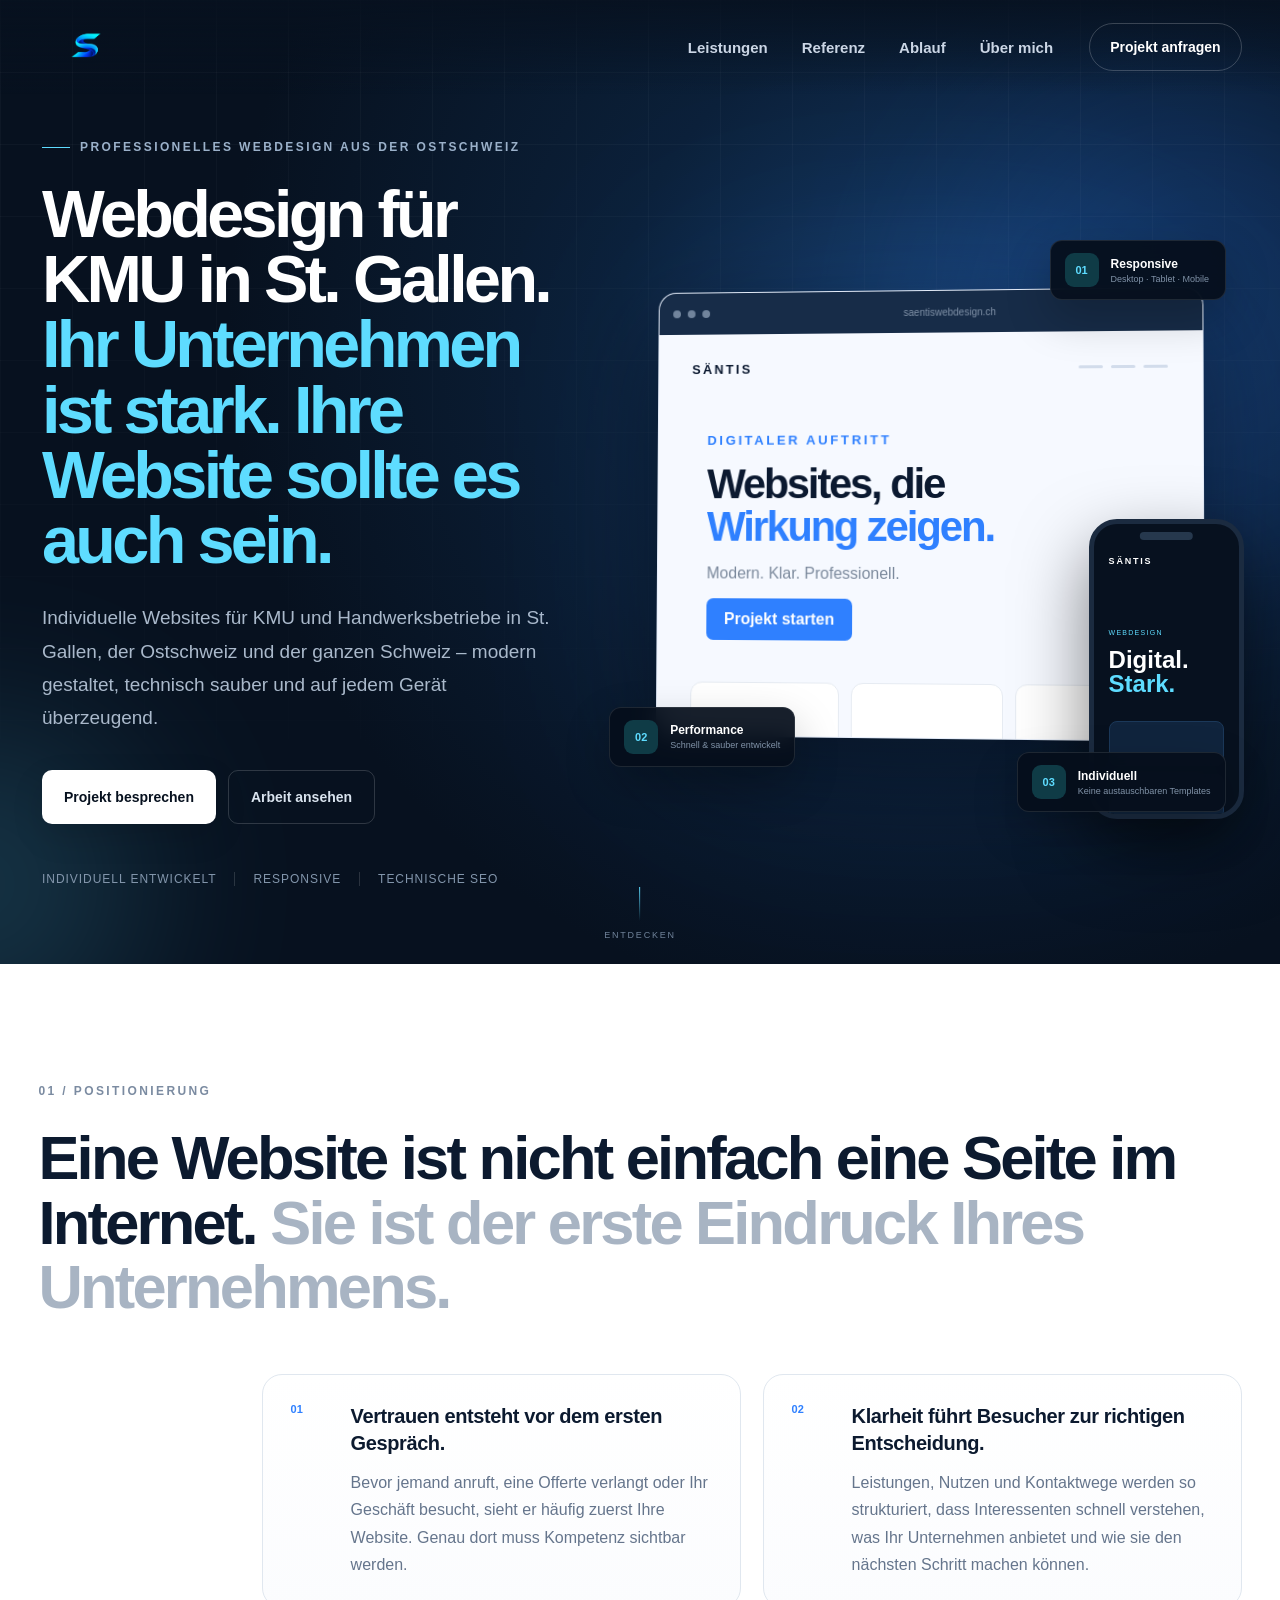
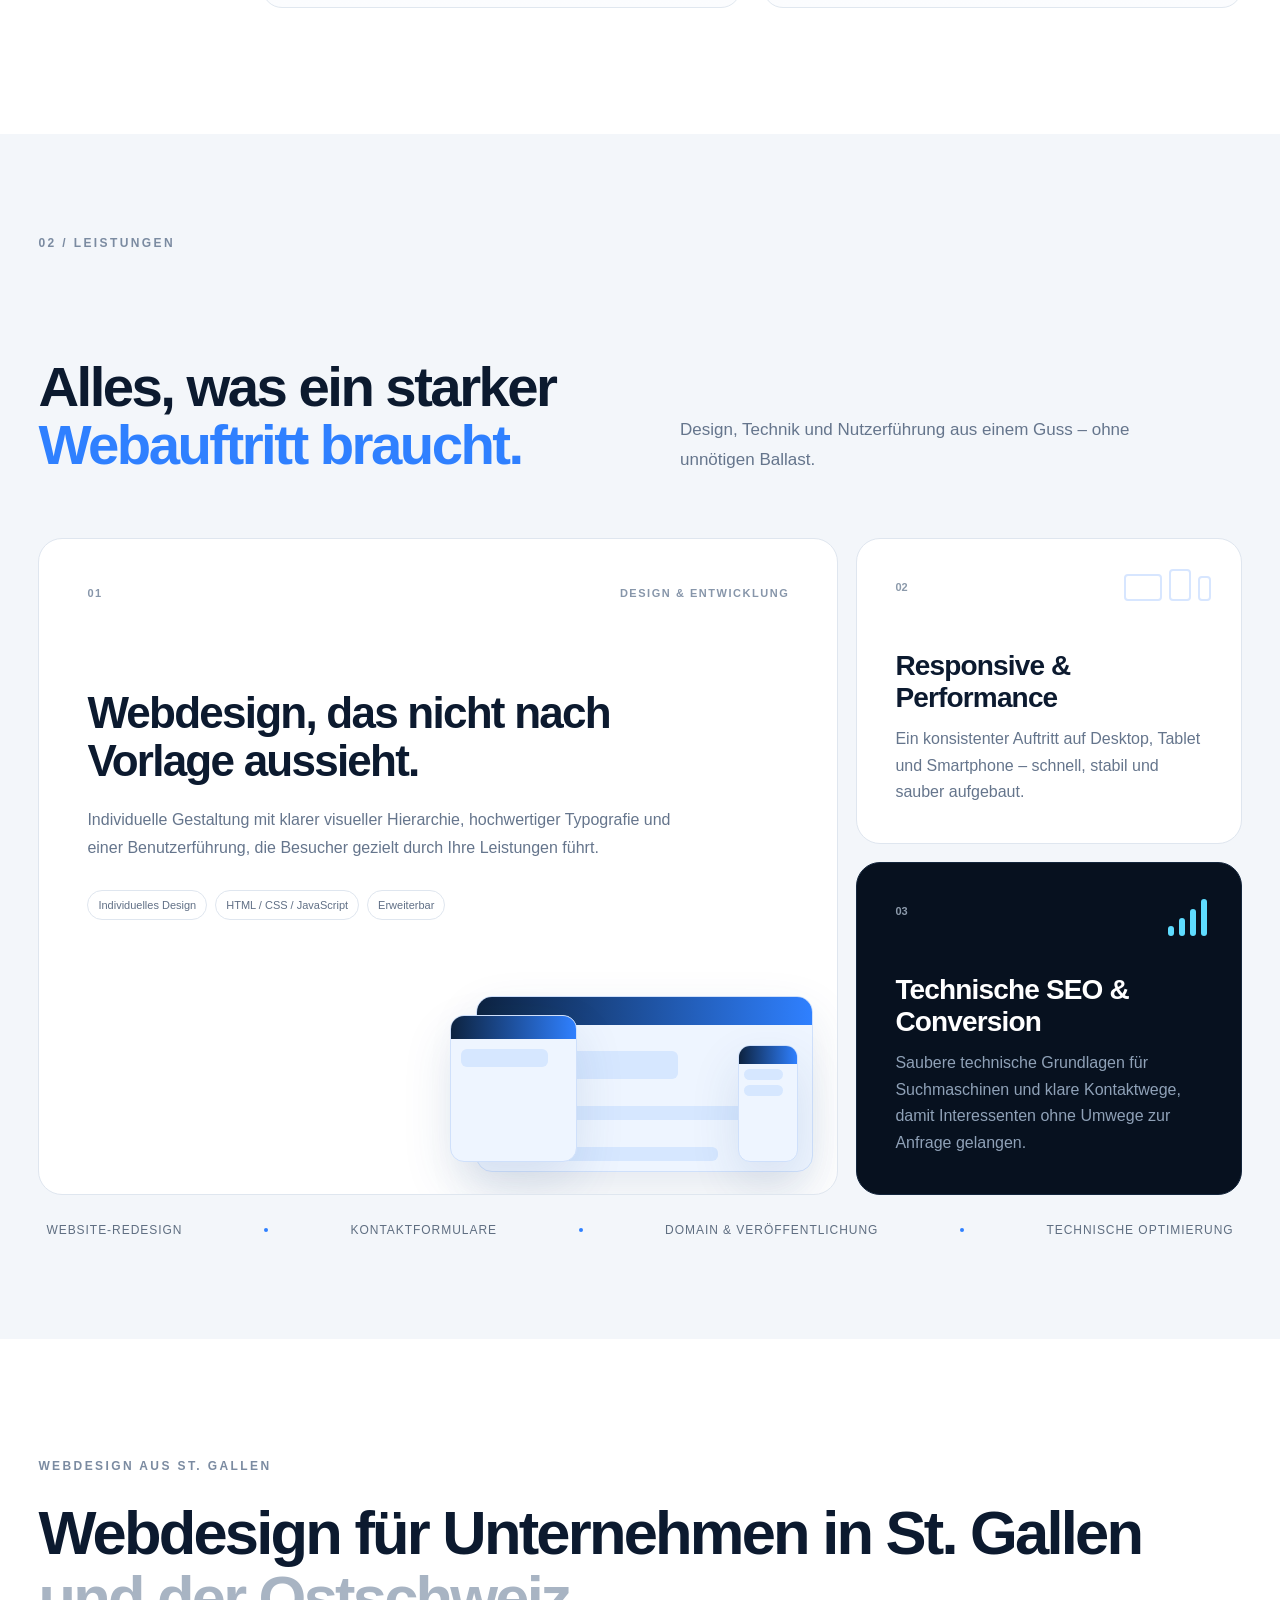
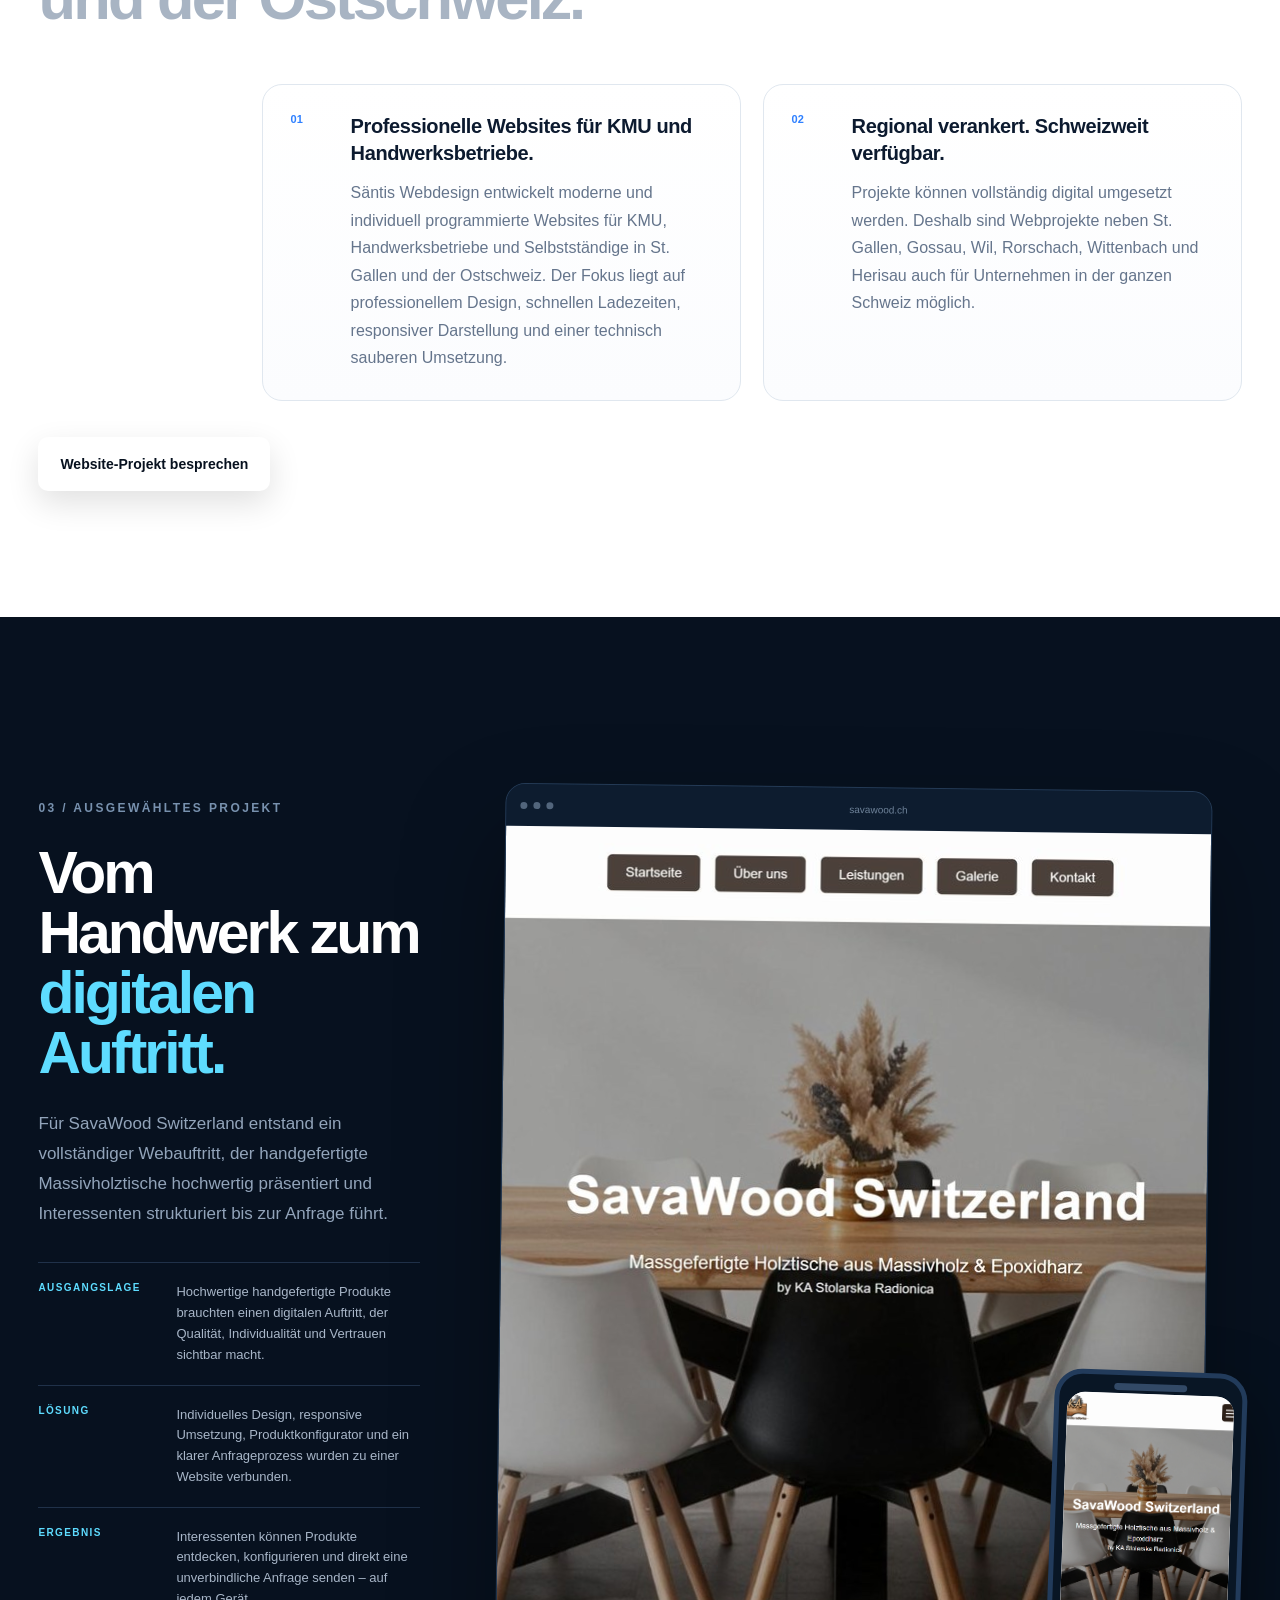
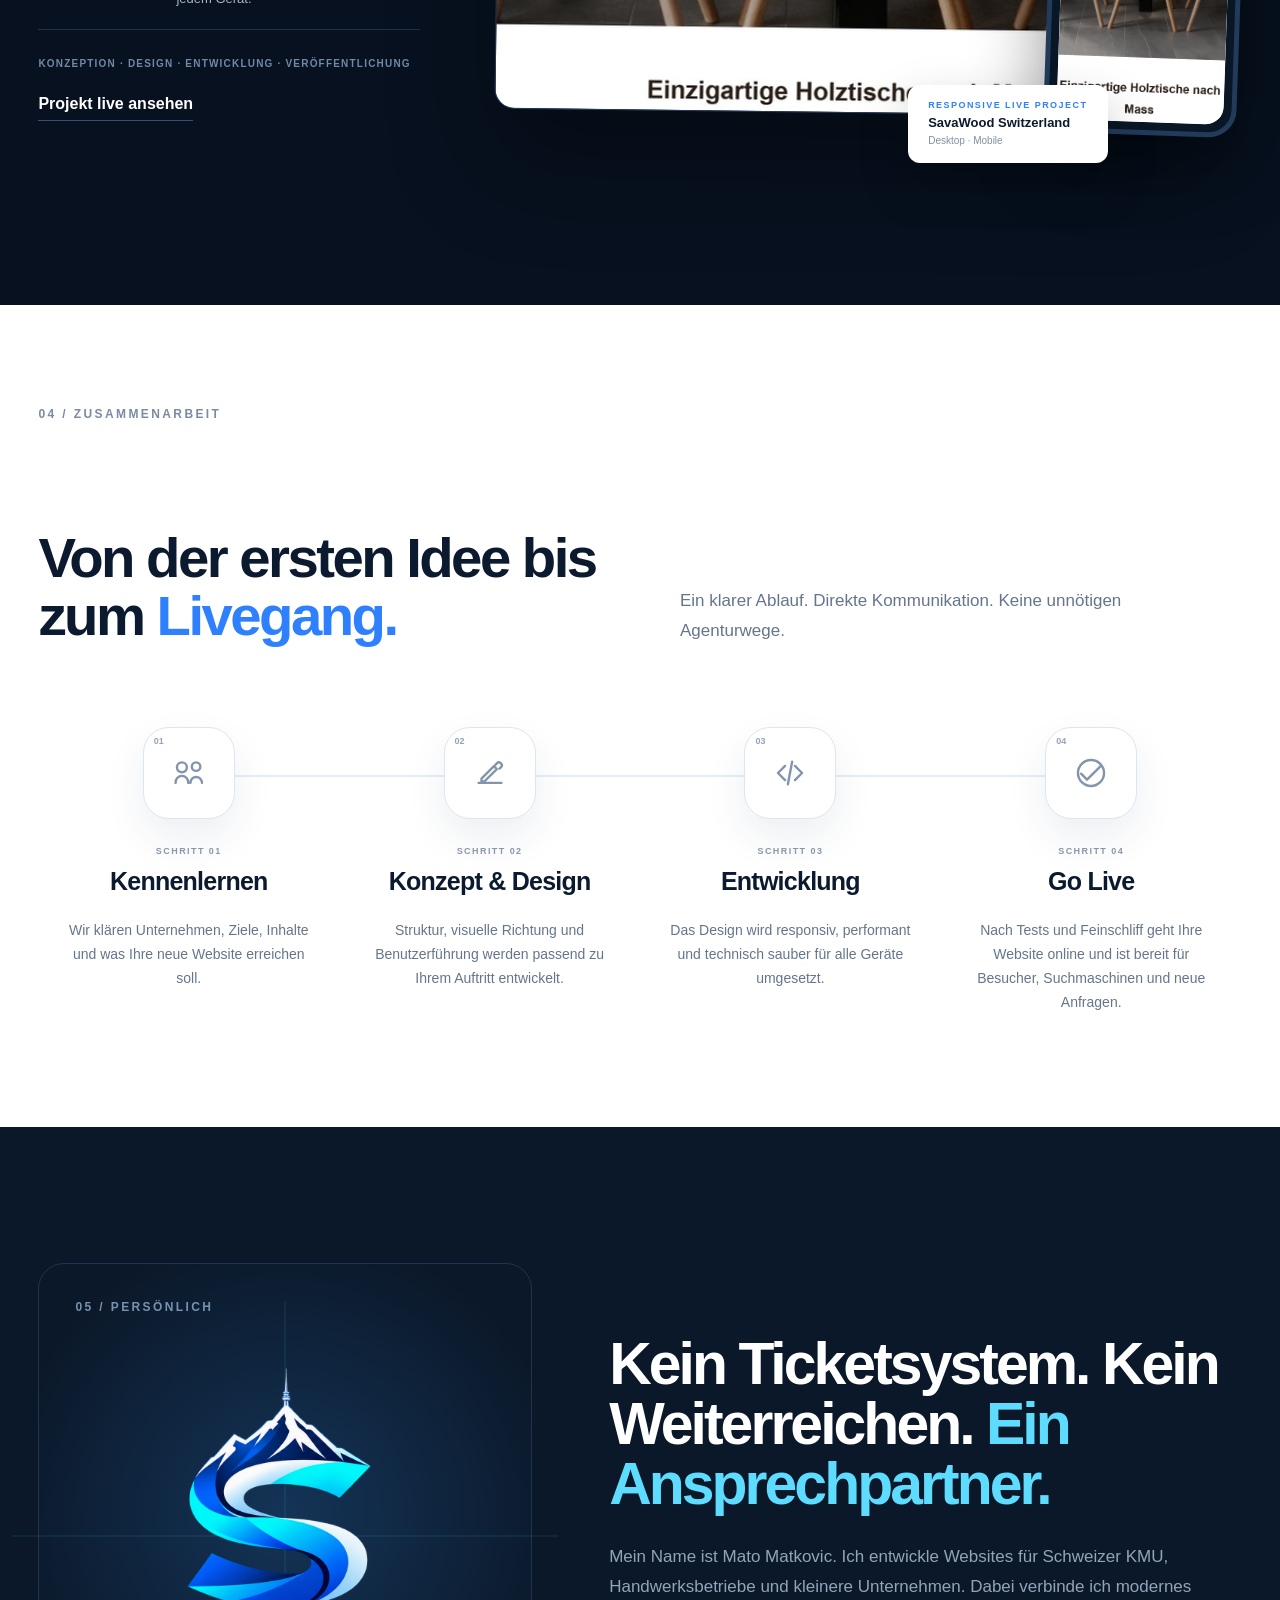
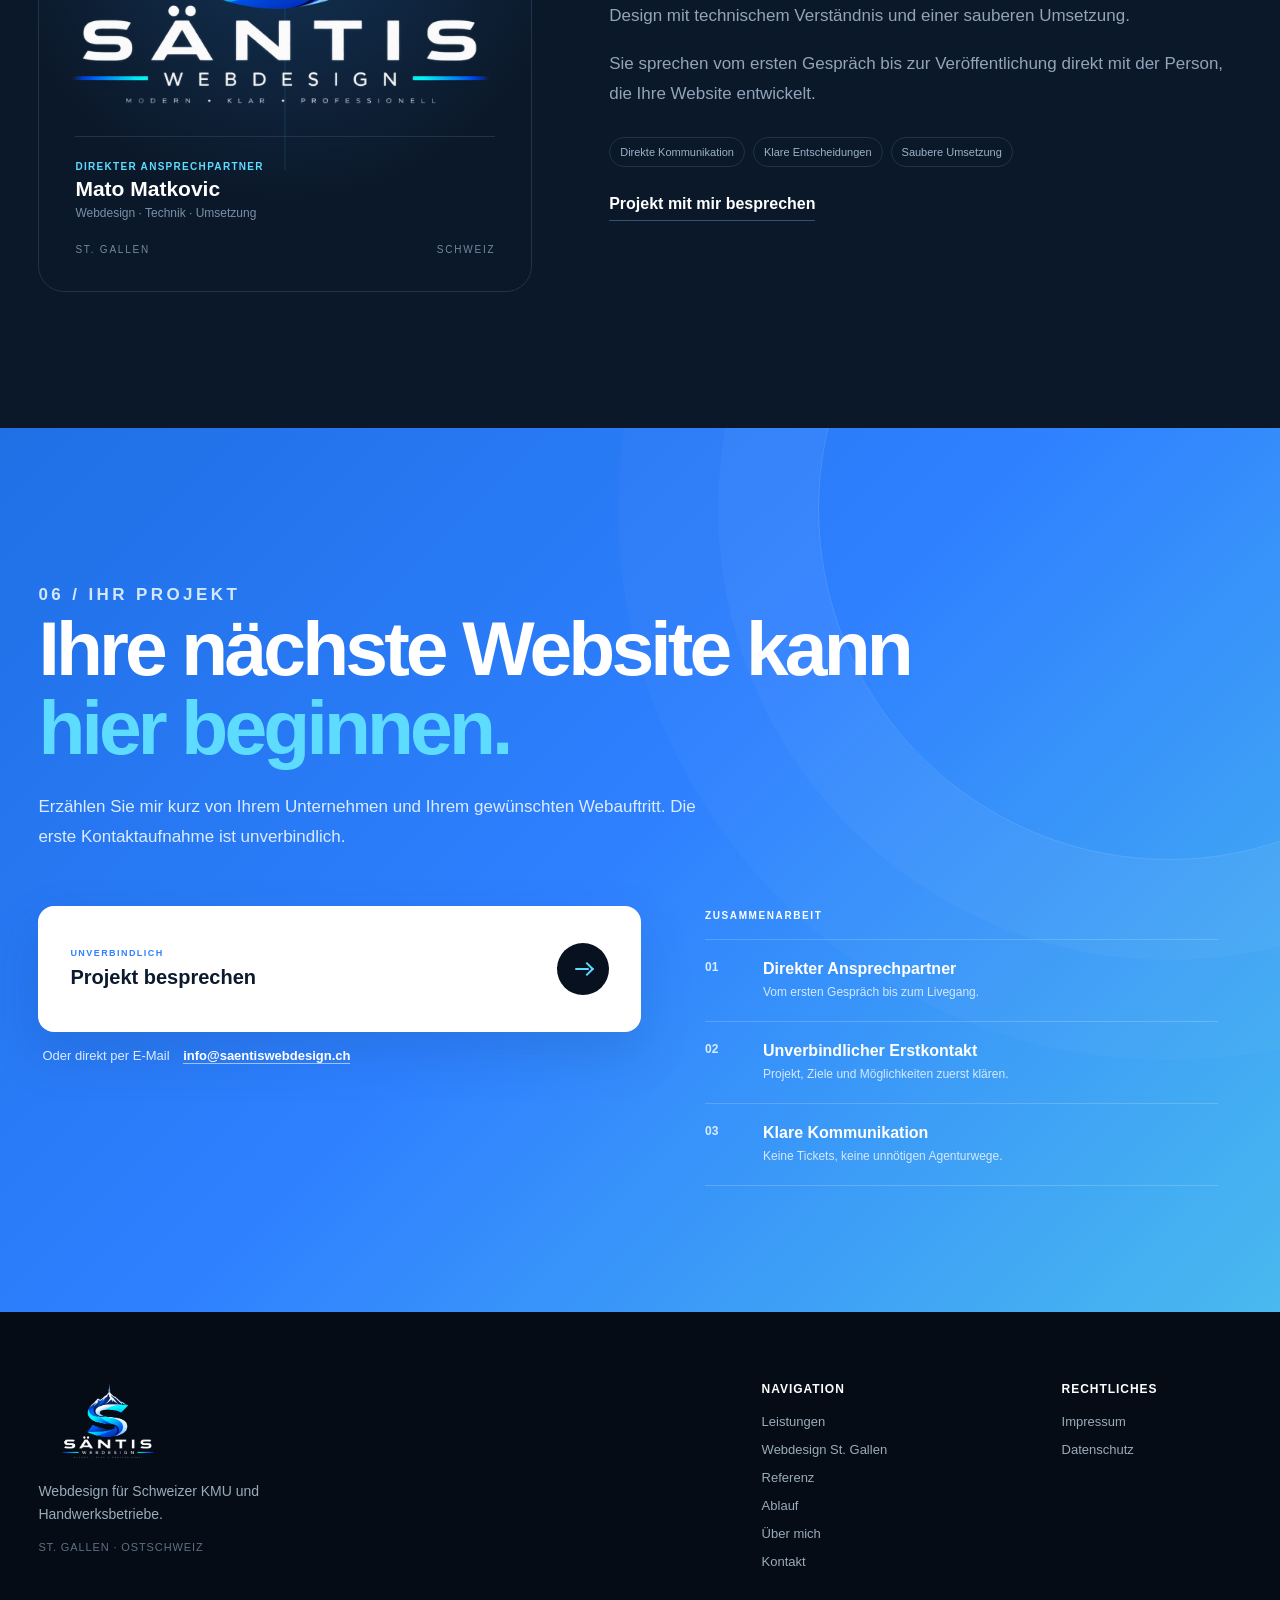
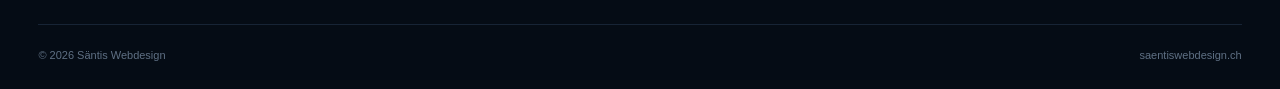
==== index.html @ 3a92d2fd "Improve mobile responsive layout" ====
<!DOCTYPE html>
<html lang="de">

<head>
  <meta charset="UTF-8">
  <meta name="viewport" content="width=device-width, initial-scale=1">

  <!-- ==================================================
       SEO
  ================================================== -->

  <title>Webdesign St. Gallen für KMU | Säntis Webdesign</title>

  <meta
    name="description"
    content="Professionelles Webdesign für KMU und Handwerksbetriebe in St. Gallen und der Ostschweiz. Individuelle, schnelle und responsive Websites von Säntis Webdesign."
  >

  <meta name="robots" content="index, follow">

  <link
    rel="canonical"
    href="https://saentiswebdesign.ch/"
  >


  <!-- ==================================================
       BROWSER / BRANDING
  ================================================== -->

  <meta name="theme-color" content="#07111f">

  <link
    rel="icon"
    type="image/png"
    href="/Bilder/logo-mark.png"
  >

  <link
    rel="apple-touch-icon"
    href="/Bilder/logo-mark.png"
  >


  <!-- ==================================================
       OPEN GRAPH
  ================================================== -->

  <meta property="og:type" content="website">

  <meta
    property="og:locale"
    content="de_CH"
  >

  <meta
    property="og:site_name"
    content="Säntis Webdesign"
  >

  <meta
    property="og:url"
    content="https://saentiswebdesign.ch/"
  >

  <meta
    property="og:title"
    content="Webdesign St. Gallen für KMU | Säntis Webdesign"
  >

  <meta
    property="og:description"
    content="Professionelles Webdesign für KMU und Handwerksbetriebe in St. Gallen und der Ostschweiz. Individuelle, schnelle und responsive Websites."
  >

  <meta
    property="og:image"
    content="https://saentiswebdesign.ch/Bilder/saentis-social-preview.png"
  >

  <meta
    property="og:image:secure_url"
    content="https://saentiswebdesign.ch/Bilder/saentis-social-preview.png"
  >

  <meta
    property="og:image:alt"
    content="Säntis Webdesign – Webdesign für KMU in St. Gallen und der Ostschweiz"
  >


  <!-- ==================================================
       SOCIAL PREVIEW / X
  ================================================== -->

  <meta
    name="twitter:card"
    content="summary_large_image"
  >

  <meta
    name="twitter:title"
    content="Webdesign St. Gallen für KMU | Säntis Webdesign"
  >

  <meta
    name="twitter:description"
    content="Professionelles Webdesign für KMU und Handwerksbetriebe in St. Gallen und der Ostschweiz. Individuelle, schnelle und responsive Websites."
  >

  <meta
    name="twitter:image"
    content="https://saentiswebdesign.ch/Bilder/saentis-social-preview.png"
  >

  <meta
    name="twitter:image:alt"
    content="Säntis Webdesign – Webdesign für KMU in St. Gallen und der Ostschweiz"
  >


  <!-- ==================================================
       STRUKTURIERTE DATEN
  ================================================== -->

  <script type="application/ld+json">
  {
    "@context": "https://schema.org",
    "@type": "ProfessionalService",
    "@id": "https://saentiswebdesign.ch/#business",
    "name": "Säntis Webdesign",
    "url": "https://saentiswebdesign.ch/",
    "email": "info@saentiswebdesign.ch",
    "description": "Individuelles Webdesign für KMU und Handwerksbetriebe in St. Gallen, der Ostschweiz und der ganzen Schweiz.",
    "founder": {
      "@type": "Person",
      "name": "Mato Matkovic"
    },
    "areaServed": [
      {
        "@type": "City",
        "name": "St. Gallen"
      },
      {
        "@type": "City",
        "name": "Gossau SG"
      },
      {
        "@type": "City",
        "name": "Wil SG"
      },
      {
        "@type": "City",
        "name": "Rorschach"
      },
      {
        "@type": "City",
        "name": "Wittenbach"
      },
      {
        "@type": "City",
        "name": "Herisau"
      },
      {
        "@type": "AdministrativeArea",
        "name": "Ostschweiz"
      },
      {
        "@type": "Country",
        "name": "Schweiz"
      }
    ],
    "serviceType": [
      "Webdesign",
      "Website-Erstellung",
      "Website-Entwicklung",
      "Website-Redesign",
      "Responsive Webdesign",
      "Technische SEO",
      "Website-Optimierung"
    ]
  }
  </script>


  <!-- ==================================================
       PERFORMANCE
  ================================================== -->

  <link
    rel="preload"
    href="/Bilder/logo-mark.png"
    as="image"
  >

  <link
    rel="stylesheet"
    href="style.css?v=1.6"
  >

</head>


<body data-version="1.6">


<header class="header" id="header">

  <nav class="nav" aria-label="Hauptnavigation">

    <a
      href="#start"
      class="logo"
      aria-label="Säntis Webdesign Startseite"
    >

      <img
        src="Bilder/logo-mark.png"
        alt="Säntis Webdesign"
        width="515"
        height="405"
        loading="eager"
        decoding="async"
        fetchpriority="high"
      >

    </a>


    <button
      class="burger"
      id="burger"
      type="button"
      aria-label="Menü öffnen"
      aria-expanded="false"
      aria-controls="nav-links"
    >
      <span></span>
      <span></span>
      <span></span>
    </button>


    <ul class="nav-links" id="nav-links">

      <li>
        <a href="#leistungen">
          Leistungen
        </a>
      </li>

      <li>
        <a href="#referenzen">
          Referenz
        </a>
      </li>

      <li>
        <a href="#ablauf">
          Ablauf
        </a>
      </li>

      <li>
        <a href="#ueber-mich">
          Über mich
        </a>
      </li>

    </ul>


    <a
      href="#kontakt"
      class="nav-cta"
    >
      Projekt anfragen
    </a>

  </nav>

</header>


<main>


  <!-- ==================================================
       HERO
  ================================================== -->

  <section class="hero" id="start">

    <div
      class="hero-orb orb-a"
      aria-hidden="true"
    ></div>

    <div
      class="hero-orb orb-b"
      aria-hidden="true"
    ></div>


    <div class="hero-inner">


      <div class="hero-copy reveal">

        <p class="kicker">

          <span aria-hidden="true"></span>

          PROFESSIONELLES WEBDESIGN AUS DER OSTSCHWEIZ

        </p>

        <h1>
          Webdesign für
          <span class="no-break">KMU in St. Gallen.</span>
          <em>Ihr Unternehmen ist stark. Ihre Website sollte es auch sein.</em>
        </h1>

        <p class="hero-lead">
          Individuelle Websites für KMU und Handwerksbetriebe in St. Gallen,
          der Ostschweiz und der ganzen Schweiz – modern gestaltet,
          technisch sauber und auf jedem Gerät überzeugend.
        </p>


        <div class="hero-actions">

          <a
            href="#kontakt"
            class="btn btn-primary"
          >
            Projekt besprechen
          </a>


          <a
            href="#referenzen"
            class="btn btn-ghost"
          >
            Arbeit ansehen
          </a>

        </div>


        <div class="hero-proof">

          <span>
            Individuell entwickelt
          </span>

          <span>
            Responsive
          </span>

          <span>
            Technische SEO
          </span>

        </div>

      </div>


      <div
        class="hero-stage reveal"
        aria-label="Website-Darstellung auf Desktop und Smartphone"
      >

        <div
          class="stage-glow"
          aria-hidden="true"
        ></div>


        <div class="desktop-frame">

          <div class="frame-bar">

            <i></i>
            <i></i>
            <i></i>

            <span>
              saentiswebdesign.ch
            </span>

          </div>


          <div class="frame-page">

            <div class="demo-nav">

              <b>
                SÄNTIS
              </b>

              <div>
                <i></i>
                <i></i>
                <i></i>
              </div>

            </div>


            <div class="demo-hero">

              <small>
                DIGITALER AUFTRITT
              </small>


              <strong>
                Websites, die
                <span>
                  Wirkung zeigen.
                </span>
              </strong>


              <p>
                Modern. Klar. Professionell.
              </p>


              <button
                type="button"
                tabindex="-1"
                aria-hidden="true"
              >
                Projekt starten
              </button>

            </div>


            <div class="demo-row">

              <i></i>
              <i></i>
              <i></i>

            </div>

          </div>

        </div>


        <div class="phone-frame">

          <div class="phone-notch"></div>


          <div class="phone-brand">
            SÄNTIS
          </div>


          <div class="phone-copy">

            <small>
              WEBDESIGN
            </small>

            <b>
              Digital.
              <span>
                Stark.
              </span>
            </b>

            <i></i>
            <i></i>

          </div>

        </div>


        <div
          class="stage-annotations"
          aria-hidden="true"
        >

          <div class="stage-annotation annotation-responsive">

            <span class="annotation-index">
              01
            </span>

            <span class="annotation-copy">

              <b>Responsive</b>

              <small>
                Desktop · Tablet · Mobile
              </small>

            </span>

          </div>


          <div class="stage-annotation annotation-performance">

            <span class="annotation-index">
              02
            </span>

            <span class="annotation-copy">

              <b>Performance</b>

              <small>
                Schnell &amp; sauber entwickelt
              </small>

            </span>

          </div>


          <div class="stage-annotation annotation-individual">

            <span class="annotation-index">
              03
            </span>

            <span class="annotation-copy">

              <b>Individuell</b>

              <small>
                Keine austauschbaren Templates
              </small>

            </span>

          </div>

        </div>

      </div>

    </div>


    <a
      class="scroll-cue"
      href="#positionierung"
      aria-label="Weiter zu Positionierung"
    >

      <span aria-hidden="true"></span>

      ENTDECKEN

    </a>

  </section>


  <!-- ==================================================
       POSITIONIERUNG
  ================================================== -->

  <section
    class="positioning"
    id="positionierung"
  >

    <div class="positioning-inner reveal container">

      <p class="section-index">
        01 / POSITIONIERUNG
      </p>


      <h2 class="title title-positioning">

        Eine Website ist nicht einfach eine Seite im Internet.

        <span>
          Sie ist der erste Eindruck Ihres Unternehmens.
        </span>

      </h2>


      <div class="positioning-points">


        <article class="positioning-point">

          <span aria-hidden="true">
            01
          </span>


          <div>

            <h3>
              Vertrauen entsteht vor dem ersten Gespräch.
            </h3>

            <p>
              Bevor jemand anruft, eine Offerte verlangt oder Ihr Geschäft
              besucht, sieht er häufig zuerst Ihre Website. Genau dort muss
              Kompetenz sichtbar werden.
            </p>

          </div>

        </article>


        <article class="positioning-point">

          <span aria-hidden="true">
            02
          </span>


          <div>

            <h3>
              Klarheit führt Besucher zur richtigen Entscheidung.
            </h3>

            <p>
              Leistungen, Nutzen und Kontaktwege werden so strukturiert, dass
              Interessenten schnell verstehen, was Ihr Unternehmen anbietet
              und wie sie den nächsten Schritt machen können.
            </p>

          </div>

        </article>

      </div>

    </div>

  </section>


  <!-- ==================================================
       LEISTUNGEN
  ================================================== -->

  <section
    class="services section"
    id="leistungen"
  >

    <div class="section-top reveal container">

      <p class="section-index">
        02 / LEISTUNGEN
      </p>


      <h2 class="title title-section">

        Alles, was ein starker

        <span>
          Webauftritt braucht.
        </span>

      </h2>


      <p class="section-lead">
        Design, Technik und Nutzerführung aus einem Guss –
        ohne unnötigen Ballast.
      </p>

    </div>


    <div class="service-showcase container">


      <article class="service-main reveal">

        <div class="service-meta">

          <span>01</span>

          <span>
            DESIGN &amp; ENTWICKLUNG
          </span>

        </div>


        <h3>
          Webdesign, das nicht nach Vorlage aussieht.
        </h3>


        <p>
          Individuelle Gestaltung mit klarer visueller Hierarchie,
          hochwertiger Typografie und einer Benutzerführung, die Besucher
          gezielt durch Ihre Leistungen führt.
        </p>


        <div class="service-tags">

          <span>Individuelles Design</span>

          <span>HTML / CSS / JavaScript</span>

          <span>Erweiterbar</span>

        </div>


        <div
          class="service-device-preview"
          aria-hidden="true"
        >

          <div class="preview-desktop">
            <span></span>
            <i></i>
            <i></i>
            <i></i>
          </div>


          <div class="preview-tablet">
            <span></span>
            <i></i>
          </div>


          <div class="preview-phone">
            <span></span>
            <i></i>
            <i></i>
          </div>

        </div>

      </article>


      <div class="service-side">


        <article class="service-panel reveal">

          <span aria-hidden="true">
            02
          </span>


          <h3>
            Responsive &amp; Performance
          </h3>


          <p>
            Ein konsistenter Auftritt auf Desktop, Tablet und Smartphone –
            schnell, stabil und sauber aufgebaut.
          </p>


          <div
            class="device-lines"
            aria-hidden="true"
          >
            <i></i>
            <i></i>
            <i></i>
          </div>

        </article>


        <article
          class="service-panel service-panel-dark reveal"
        >

          <span aria-hidden="true">
            03
          </span>


          <h3>
            Technische SEO &amp; Conversion
          </h3>


          <p>
            Saubere technische Grundlagen für Suchmaschinen und klare
            Kontaktwege, damit Interessenten ohne Umwege zur Anfrage gelangen.
          </p>


          <div
            class="signal"
            aria-hidden="true"
          >
            <i></i>
            <i></i>
            <i></i>
            <i></i>
          </div>

        </article>

      </div>

    </div>


    <div class="service-strip reveal container">

      <span>Website-Redesign</span>

      <i aria-hidden="true"></i>

      <span>Kontaktformulare</span>

      <i aria-hidden="true"></i>

      <span>
        Domain &amp; Veröffentlichung
      </span>

      <i aria-hidden="true"></i>

      <span>
        Technische Optimierung
      </span>

    </div>

  </section>


  <!-- ==================================================
       LOCAL SEO / ST. GALLEN
  ================================================== -->

  <section
    class="positioning"
    id="webdesign-st-gallen"
  >

    <div class="positioning-inner reveal container">

      <p class="section-index">
        WEBDESIGN AUS ST. GALLEN
      </p>


      <h2 class="title title-positioning">

        Webdesign für Unternehmen in St. Gallen

        <span>
          und der Ostschweiz.
        </span>

      </h2>


      <div class="positioning-points">


        <article class="positioning-point">

          <span aria-hidden="true">
            01
          </span>


          <div>

            <h3>
              Professionelle Websites für KMU und Handwerksbetriebe.
            </h3>

            <p>
              Säntis Webdesign entwickelt moderne und individuell
              programmierte Websites für KMU, Handwerksbetriebe und
              Selbstständige in St. Gallen und der Ostschweiz.
              Der Fokus liegt auf professionellem Design, schnellen
              Ladezeiten, responsiver Darstellung und einer technisch
              sauberen Umsetzung.
            </p>

          </div>

        </article>


        <article class="positioning-point">

          <span aria-hidden="true">
            02
          </span>


          <div>

            <h3>
              Regional verankert. Schweizweit verfügbar.
            </h3>

            <p>
              Projekte können vollständig digital umgesetzt werden.
              Deshalb sind Webprojekte neben St. Gallen, Gossau, Wil,
              Rorschach, Wittenbach und Herisau auch für Unternehmen
              in der ganzen Schweiz möglich.
            </p>

          </div>

        </article>

      </div>


      <div class="hero-actions">

        <a
          href="#kontakt"
          class="btn btn-primary"
        >
          Website-Projekt besprechen
        </a>

      </div>

    </div>

  </section>


  <!-- ==================================================
       CASE STUDY
  ================================================== -->

  <section
    class="case"
    id="referenzen"
  >

    <div class="case-inner container">


      <div class="case-copy reveal">

        <p class="section-index light">
          03 / AUSGEWÄHLTES PROJEKT
        </p>


        <h2 class="title title-display">

          Vom Handwerk zum

          <span>
            digitalen Auftritt.
          </span>

        </h2>


        <p class="case-intro">
          Für SavaWood Switzerland entstand ein vollständiger Webauftritt,
          der handgefertigte Massivholztische hochwertig präsentiert und
          Interessenten strukturiert bis zur Anfrage führt.
        </p>


        <div class="case-story">


          <article>

            <span>
              AUSGANGSLAGE
            </span>

            <p>
              Hochwertige handgefertigte Produkte brauchten einen digitalen
              Auftritt, der Qualität, Individualität und Vertrauen sichtbar macht.
            </p>

          </article>


          <article>

            <span>
              LÖSUNG
            </span>

            <p>
              Individuelles Design, responsive Umsetzung, Produktkonfigurator
              und ein klarer Anfrageprozess wurden zu einer Website verbunden.
            </p>

          </article>


          <article>

            <span>
              ERGEBNIS
            </span>

            <p>
              Interessenten können Produkte entdecken, konfigurieren und direkt
              eine unverbindliche Anfrage senden – auf jedem Gerät.
            </p>

          </article>

        </div>


        <div class="case-scope">
          Konzeption · Design · Entwicklung · Veröffentlichung
        </div>


        <a
          href="https://savawood.ch/"
          class="case-link"
          target="_blank"
          rel="noopener noreferrer"
        >
          Projekt live ansehen
        </a>

      </div>


      <div class="case-visual reveal">


        <div class="case-browser">

          <div class="case-bar">

            <i></i>
            <i></i>
            <i></i>

            <span>
              savawood.ch
            </span>

          </div>


          <img
            src="./savawood-reference.jpg"
            alt="Desktopansicht der Website von SavaWood Switzerland"
            loading="lazy"
            decoding="async"
            width="1800"
            height="882"
          >

        </div>


        <div
          class="case-phone"
          aria-label="Mobile Darstellung des Projekts SavaWood Switzerland"
        >

          <div class="case-phone-notch"></div>


          <div class="case-phone-screen">

            <img
              src="./Bilder/savawood-mobile.png"
              alt="Mobile Ansicht der SavaWood Switzerland Website"
              loading="lazy"
              decoding="async"
              width="830"
              height="1446"
            >

          </div>

        </div>


        <div class="case-label">

          <span>
            RESPONSIVE LIVE PROJECT
          </span>

          <b>
            SavaWood Switzerland
          </b>

          <small>
            Desktop · Mobile
          </small>

        </div>

      </div>

    </div>

  </section>


  <!-- ==================================================
       ZUSAMMENARBEIT
  ================================================== -->

  <section
    class="process section"
    id="ablauf"
  >

    <div class="process-head reveal container">

      <p class="section-index">
        04 / ZUSAMMENARBEIT
      </p>


      <h2 class="title title-section">

        Von der ersten Idee
        bis zum

        <span>
          Livegang.
        </span>

      </h2>


      <p class="section-lead">
        Ein klarer Ablauf. Direkte Kommunikation.
        Keine unnötigen Agenturwege.
      </p>

    </div>


    <div
      class="process-list container"
      aria-label="Projektablauf"
    >

      <div
        class="process-line"
        aria-hidden="true"
      >
        <span></span>
      </div>


      <article
        class="process-item"
        data-process-step="1"
      >

        <div
          class="process-node"
          aria-hidden="true"
        >

          <span>01</span>

          <svg
            viewBox="0 0 24 24"
            focusable="false"
            aria-hidden="true"
          >
            <path d="M7 11.5a3.5 3.5 0 1 0 0-7 3.5 3.5 0 0 0 0 7Zm10-1a3 3 0 1 0 0-6 3 3 0 0 0 0 6ZM2.5 19c0-3 2-5 4.5-5s4.5 2 4.5 5M13 19c.2-2.5 1.8-4.2 4-4.2 2.3 0 4 1.8 4.2 4.2"/>
          </svg>

        </div>


        <div class="process-copy">

          <span class="process-eyebrow">
            Schritt 01
          </span>

          <h3>
            Kennenlernen
          </h3>

          <p>
            Wir klären Unternehmen, Ziele, Inhalte und was Ihre neue Website
            erreichen soll.
          </p>

        </div>

      </article>


      <article
        class="process-item"
        data-process-step="2"
      >

        <div
          class="process-node"
          aria-hidden="true"
        >

          <span>02</span>

          <svg
            viewBox="0 0 24 24"
            focusable="false"
            aria-hidden="true"
          >
            <path d="M4 19h16M6 16l8.8-8.8 2 2L8 18H6v-2Zm9.8-9.8 1.4-1.4a1.4 1.4 0 0 1 2 0l.8.8a1.4 1.4 0 0 1 0 2L18.6 9"/>
          </svg>

        </div>


        <div class="process-copy">

          <span class="process-eyebrow">
            Schritt 02
          </span>

          <h3>
            Konzept &amp; Design
          </h3>

          <p>
            Struktur, visuelle Richtung und Benutzerführung werden passend zu
            Ihrem Auftritt entwickelt.
          </p>

        </div>

      </article>


      <article
        class="process-item"
        data-process-step="3"
      >

        <div
          class="process-node"
          aria-hidden="true"
        >

          <span>03</span>

          <svg
            viewBox="0 0 24 24"
            focusable="false"
            aria-hidden="true"
          >
            <path d="m8.5 7-5 5 5 5M15.5 7l5 5-5 5M13.5 4 10.5 20"/>
          </svg>

        </div>


        <div class="process-copy">

          <span class="process-eyebrow">
            Schritt 03
          </span>

          <h3>
            Entwicklung
          </h3>

          <p>
            Das Design wird responsiv, performant und technisch sauber für alle
            Geräte umgesetzt.
          </p>

        </div>

      </article>


      <article
        class="process-item"
        data-process-step="4"
      >

        <div
          class="process-node"
          aria-hidden="true"
        >

          <span>04</span>

          <svg
            viewBox="0 0 24 24"
            focusable="false"
            aria-hidden="true"
          >
            <path d="m5 12.5 4.2 4.2L19 7M12 2.8a9.2 9.2 0 1 1 0 18.4 9.2 9.2 0 0 1 0-18.4Z"/>
          </svg>

        </div>


        <div class="process-copy">

          <span class="process-eyebrow">
            Schritt 04
          </span>

          <h3>
            Go Live
          </h3>

          <p>
            Nach Tests und Feinschliff geht Ihre Website online und ist bereit
            für Besucher, Suchmaschinen und neue Anfragen.
          </p>

        </div>

      </article>

    </div>

  </section>


  <!-- ==================================================
       ÜBER MICH
  ================================================== -->

  <section
    class="about"
    id="ueber-mich"
  >

    <div class="about-inner container">


      <div class="about-signature reveal">

        <p class="section-index light">
          05 / PERSÖNLICH
        </p>


        <div class="about-logo-wrap">

          <img
            src="Bilder/saentis-logo-transparent.png"
            alt="Säntis Webdesign"
            width="1254"
            height="1254"
            loading="lazy"
            decoding="async"
          >

        </div>


        <div class="about-person">

          <span class="about-person-kicker">
            DIREKTER ANSPRECHPARTNER
          </span>

          <strong>
            Mato Matkovic
          </strong>

          <small>
            Webdesign · Technik · Umsetzung
          </small>

        </div>


        <div class="about-location">

          <span>ST. GALLEN</span>

          <span>SCHWEIZ</span>

        </div>

      </div>


      <div class="about-copy reveal">

        <h2 class="title title-display">

          Kein Ticketsystem.
          Kein Weiterreichen.

          <span>
            Ein Ansprechpartner.
          </span>

        </h2>


        <p>
          Mein Name ist Mato Matkovic. Ich entwickle Websites für Schweizer
          KMU, Handwerksbetriebe und kleinere Unternehmen. Dabei verbinde ich
          modernes Design mit technischem Verständnis und einer sauberen
          Umsetzung.
        </p>


        <p>
          Sie sprechen vom ersten Gespräch bis zur Veröffentlichung direkt mit
          der Person, die Ihre Website entwickelt.
        </p>


        <div class="about-values">

          <span>Direkte Kommunikation</span>

          <span>Klare Entscheidungen</span>

          <span>Saubere Umsetzung</span>

        </div>


        <a
          href="#kontakt"
          class="case-link"
        >
          Projekt mit mir besprechen
        </a>

      </div>

    </div>

  </section>


  <!-- ==================================================
       KONTAKT
  ================================================== -->

  <section
    class="contact"
    id="kontakt"
  >

    <div class="contact-inner reveal container">

      <p class="section-index light">
        06 / IHR PROJEKT
      </p>


      <h2 class="title title-display title-contact">

        Ihre nächste Website
        kann

        <span>
          hier beginnen.
        </span>

      </h2>


      <p>
        Erzählen Sie mir kurz von Ihrem Unternehmen und Ihrem gewünschten
        Webauftritt. Die erste Kontaktaufnahme ist unverbindlich.
      </p>


      <div class="contact-layout">


        <div class="contact-action">

          <a
            href="mailto:info@saentiswebdesign.ch?subject=Projektanfrage%20S%C3%A4ntis%20Webdesign"
            class="contact-main"
          >

            <span>

              <small>
                UNVERBINDLICH
              </small>

              Projekt besprechen

            </span>

            <b
              class="contact-arrow"
              aria-hidden="true"
            ></b>

          </a>


          <p class="contact-email">

            Oder direkt per E-Mail

            <a href="mailto:info@saentiswebdesign.ch">
              info@saentiswebdesign.ch
            </a>

          </p>

        </div>


        <aside
          class="contact-trust"
          aria-label="Vorteile der Zusammenarbeit"
        >

          <span class="contact-trust-label">
            ZUSAMMENARBEIT
          </span>


          <div class="contact-trust-item">

            <b aria-hidden="true">
              01
            </b>

            <span>

              <strong>
                Direkter Ansprechpartner
              </strong>

              <small>
                Vom ersten Gespräch bis zum Livegang.
              </small>

            </span>

          </div>


          <div class="contact-trust-item">

            <b aria-hidden="true">
              02
            </b>

            <span>

              <strong>
                Unverbindlicher Erstkontakt
              </strong>

              <small>
                Projekt, Ziele und Möglichkeiten zuerst klären.
              </small>

            </span>

          </div>


          <div class="contact-trust-item">

            <b aria-hidden="true">
              03
            </b>

            <span>

              <strong>
                Klare Kommunikation
              </strong>

              <small>
                Keine Tickets, keine unnötigen Agenturwege.
              </small>

            </span>

          </div>

        </aside>

      </div>

    </div>

  </section>


</main>


<!-- ==================================================
     FOOTER
================================================== -->

<footer>

  <div class="footer-inner container">


    <div class="footer-brand-block">

      <a
        href="#start"
        class="footer-brand"
        aria-label="Zurück zum Seitenanfang"
      >

        <img
          src="Bilder/saentis-logo-transparent.png"
          alt="Säntis Webdesign"
          width="1254"
          height="1254"
          loading="lazy"
          decoding="async"
        >

      </a>


      <p>
        Webdesign für Schweizer KMU und Handwerksbetriebe.
      </p>


      <span>
        St. Gallen · Ostschweiz
      </span>

    </div>


    <nav
      class="footer-column"
      aria-label="Footer Navigation"
    >

      <strong>
        Navigation
      </strong>

      <a href="#leistungen">
        Leistungen
      </a>

      <a href="#webdesign-st-gallen">
        Webdesign St. Gallen
      </a>

      <a href="#referenzen">
        Referenz
      </a>

      <a href="#ablauf">
        Ablauf
      </a>

      <a href="#ueber-mich">
        Über mich
      </a>

      <a href="#kontakt">
        Kontakt
      </a>

    </nav>


    <div class="footer-column">

      <strong>
        Rechtliches
      </strong>

      <a href="impressum.html">
        Impressum
      </a>

      <a href="datenschutz.html">
        Datenschutz
      </a>

    </div>

  </div>


  <div class="footer-bottom container">

    <span>
      © 2026 Säntis Webdesign
    </span>

    <span>
      saentiswebdesign.ch
    </span>

  </div>

</footer>


<script src="script.js?v=1.6"></script>

</body>
</html>
---- style.css ----
/* ==================================================
   SÄNTIS WEBDESIGN — VERSION 1.1
   Strukturiert, responsiv, ohne doppelte Regelblöcke
================================================== */

/* ==================================================
   1. DESIGN TOKENS
================================================== */
:root {
    --navy: #07111f;
    --navy-2: #0b1829;
    --navy-3: #10243a;
    --blue: #2f80ff;
    --cyan: #5edcff;
    --ink: #0c1a2f;
    --muted: #65758c;
    --line: #dce4ee;
    --soft: #f3f6fa;
    --white: #fff;

    --max: 1440px;
    --section-x: clamp(20px, 3vw, 42px);
    --section-y: clamp(92px, 8vw, 140px);

    --r-sm: 10px;
    --r-md: 16px;
    --r-lg: 22px;
    --r-xl: 28px;

    --shadow: 0 24px 70px rgba(11, 34, 66, .12);
    --ease: cubic-bezier(.2, .75, .25, 1);
}

/* ==================================================
   2. RESET / GLOBAL
================================================== */
* { box-sizing: border-box; }
html { scroll-behavior: smooth; scroll-padding-top: 92px; }
body {
    margin: 0;
    overflow-x: hidden;
    font-family: Inter, ui-sans-serif, -apple-system, BlinkMacSystemFont, "Segoe UI", sans-serif;
    color: var(--ink);
    background: var(--white);
}
a { color: inherit; text-decoration: none; }
img { display: block; max-width: 100%; }
button { font: inherit; }
::selection { color: var(--navy); background: var(--cyan); }

.container { width: min(100%, var(--max)); margin-inline: auto; }
.section { padding: var(--section-y) var(--section-x); }

.section-index,
.kicker {
    margin: 0;
    color: #7b8ba1;
    font-size: 12px;
    font-weight: 800;
    letter-spacing: .2em;
    text-transform: uppercase;
}
.section-index { margin-bottom: 28px; }
.section-index.light { color: #7891ae; }

.section-lead {
    max-width: 520px;
    margin: 0;
    color: var(--muted);
    font-size: 17px;
    line-height: 1.75;
}

.title { margin: 0; letter-spacing: -.045em; }
.title-section { font-size: clamp(42px, 4.4vw, 68px); line-height: 1.03; }
.title-section span { color: var(--blue); }
.title-display { font-size: clamp(44px, 4.6vw, 70px); line-height: 1.02; letter-spacing: -.05em; }
.title-display span { color: var(--cyan); }

/* ==================================================
   3. HEADER / NAVIGATION
================================================== */
.header {
    position: fixed;
    inset: 0 0 auto;
    z-index: 1000;
    height: 94px;
    background: linear-gradient(180deg, rgba(7,17,31,.88), transparent);
    transition: height .3s var(--ease), background .3s var(--ease), border-color .3s var(--ease);
}

.header.scrolled {
    height: 80px;
    background: rgba(7,17,31,.96);
    border-bottom: 1px solid rgba(255,255,255,.08);
    backdrop-filter: blur(18px);
}

.nav {
    display: flex;
    align-items: center;
    gap: 36px;
    height: 100%;
    max-width: var(--max);
    margin: auto;
    padding-inline: var(--section-x);
}

.logo {
    display: grid;
    place-items: center;
    width: 96px;
    height: 76px;
    margin-right: auto;
}

.logo img {
    width: 68px;
    height: 68px;
    object-fit: contain;
    filter: saturate(.96) contrast(1.04);
    transition: transform .25s var(--ease), filter .25s var(--ease);
}

.logo:is(:hover,:focus-visible) img {
    transform: translateY(-1px) scale(1.04);
    filter: saturate(1.08) drop-shadow(0 0 14px rgba(94,220,255,.2));
}

.nav-links {
    display: flex;
    align-items: center;
    gap: 34px;
    margin: 0;
    padding: 0;
    list-style: none;
}

.nav-links a {
    position: relative;
    display: inline-flex;
    align-items: center;
    padding: 12px 0;
    color: #cbd6e5;
    font-size: 15px;
    font-weight: 700;
    transition: color .22s var(--ease), transform .22s var(--ease);
}

.nav-links a::after {
    content: "";
    position: absolute;
    left: 0;
    bottom: 5px;
    width: 100%;
    height: 2px;
    border-radius: 999px;
    background: linear-gradient(90deg, var(--cyan), #a9efff);
    box-shadow: 0 0 12px rgba(94,220,255,.45);
    transform: scaleX(0);
    transform-origin: left;
    transition: transform .25s var(--ease);
}

.nav-links a:is(:hover,:focus-visible) {
    color: #fff;
    transform: translateY(-1px);
}

.nav-links a:is(:hover,:focus-visible)::after {
    transform: scaleX(1);
}

.nav-cta {
    display: inline-flex;
    align-items: center;
    min-height: 48px;
    padding: 0 20px;
    color: #fff;
    border: 1px solid rgba(255,255,255,.2);
    border-radius: 999px;
    font-size: 14px;
    font-weight: 800;
    transition: transform .22s var(--ease), background .22s var(--ease), border-color .22s var(--ease);
}

.nav-cta:is(:hover,:focus-visible) {
    transform: translateY(-2px);
    background: rgba(94,220,255,.08);
    border-color: rgba(94,220,255,.5);
}

.burger {
    display: none;
    padding: 8px;
    border: 0;
    background: none;
    cursor: pointer;
}

.burger span {
    display: block;
    width: 28px;
    height: 2px;
    margin: 6px;
    background: #fff;
    transition: transform .25s var(--ease), opacity .2s ease;
}

/* ==================================================
   4. HERO
================================================== */
.hero {
    position: relative;
    display: grid;
    align-items: center;
    min-height: 100svh;
    padding: 140px 0 78px;
    overflow: hidden;
    color: #fff;
    background: radial-gradient(circle at 72% 34%, #143760 0, #0b2039 27%, var(--navy) 62%);
}

.hero::after {
    content: "";
    position: absolute;
    inset: 0;
    background-image:
        linear-gradient(rgba(255,255,255,.035) 1px, transparent 1px),
        linear-gradient(90deg, rgba(255,255,255,.035) 1px, transparent 1px);
    background-size: 72px 72px;
    mask-image: linear-gradient(to bottom, #000, transparent 92%);
    pointer-events: none;
}

.hero-orb {
    position: absolute;
    border-radius: 50%;
    filter: blur(90px);
    opacity: .18;
}

.orb-a {
    top: 80px;
    right: -160px;
    width: 500px;
    height: 500px;
    background: var(--blue);
}

.orb-b {
    bottom: -80px;
    left: -180px;
    width: 320px;
    height: 320px;
    background: var(--cyan);
}

.hero-inner {
    position: relative;
    z-index: 2;
    display: grid;
    grid-template-columns: .9fr 1.1fr;
    align-items: center;
    gap: clamp(45px, 5vw, 80px);
    width: min(var(--max), calc(100% - 84px));
    margin: auto;
}

.kicker {
    display: flex;
    align-items: center;
    gap: 10px;
    color: #9bb1ca;
}

.kicker span {
    width: 28px;
    height: 1px;
    background: var(--cyan);
}

.hero h1 {
    max-width: 760px;
    margin: 28px 0;
    font-size: clamp(48px, 5.2vw, 82px);
    line-height: .98;
    letter-spacing: -.055em;
}

.hero h1 em {
    display: block;
    color: var(--cyan);
    font-style: normal;
}

.hero-lead {
    max-width: 650px;
    margin: 0;
    color: #aab9cb;
    font-size: 19px;
    line-height: 1.75;
}

.hero-actions {
    display: flex;
    gap: 12px;
    margin-top: 36px;
}

.btn {
    display: inline-flex;
    align-items: center;
    justify-content: center;
    min-height: 54px;
    padding: 0 22px;
    border-radius: var(--r-sm);
    font-size: 14px;
    font-weight: 800;
    transition: transform .22s var(--ease), box-shadow .22s var(--ease), border-color .22s var(--ease);
}

.btn:is(:hover,:focus-visible) {
    transform: translateY(-2px);
}

.btn-primary {
    color: var(--navy);
    background: #fff;
    box-shadow: 0 12px 32px rgba(0,0,0,.12);
}

.btn-primary span { display: none; }

.btn-ghost {
    color: #d9e3ee;
    border: 1px solid rgba(255,255,255,.16);
}

.btn-ghost:is(:hover,:focus-visible) {
    border-color: rgba(94,220,255,.45);
}

.hero-proof {
    display: flex;
    margin-top: 48px;
    color: #8396ac;
    font-size: 12px;
    letter-spacing: .08em;
    text-transform: uppercase;
}

.hero-proof span {
    padding: 0 18px;
    border-left: 1px solid rgba(255,255,255,.14);
}

.hero-proof span:first-child {
    padding-left: 0;
    border: 0;
}

/* ==================================================
   5. HERO MOCKUP
================================================== */
.hero-stage {
    position: relative;
    display: grid;
    place-items: center;
    min-height: 650px;
}

.stage-glow {
    position: absolute;
    width: 78%;
    height: 72%;
    background: #287fff;
    filter: blur(115px);
    opacity: .16;
}

.desktop-frame {
    width: 88%;
    aspect-ratio: 1.22;
    overflow: hidden;
    background: #dce7f7;
    border: 1px solid rgba(255,255,255,.22);
    border-radius: 18px;
    box-shadow: 0 40px 100px rgba(0,0,0,.42);
    transform: perspective(1400px) rotateY(-4deg) rotateX(1.5deg);
    transition: transform .45s var(--ease), box-shadow .45s var(--ease);
}

.frame-bar,
.case-bar {
    display: flex;
    align-items: center;
}

.frame-bar {
    gap: 7px;
    height: 42px;
    padding: 0 14px;
    background: #172c48;
}

.frame-bar i,
.case-bar i {
    border-radius: 50%;
}

.frame-bar i {
    width: 8px;
    height: 8px;
    background: #71849c;
}

.frame-bar span,
.case-bar span {
    margin: auto;
    font-size: 10px;
}

.frame-bar span { color: #8192a8; }

.frame-page {
    height: calc(100% - 42px);
    padding: 28px 34px;
    color: #0b1930;
    background: #f6f9ff;
}

.demo-nav {
    display: flex;
    align-items: center;
    justify-content: space-between;
    font-size: 13px;
    letter-spacing: .18em;
}

.demo-nav div {
    display: flex;
    gap: 8px;
}

.demo-nav i {
    width: 24px;
    height: 3px;
    border-radius: 4px;
    background: #d2dceb;
}

.demo-hero {
    padding: 55px 16px 42px;
}

.demo-hero small {
    color: var(--blue);
    font-weight: 800;
    letter-spacing: .2em;
}

.demo-hero strong {
    display: block;
    margin: 15px 0;
    font-size: 42px;
    line-height: 1.02;
    letter-spacing: -.05em;
}

.demo-hero strong span {
    display: block;
    color: var(--blue);
}

.demo-hero p { color: #7b899c; }

.demo-hero button {
    padding: 12px 18px;
    color: #fff;
    background: var(--blue);
    border: 0;
    border-radius: 7px;
    font-weight: 700;
}

.demo-row {
    display: grid;
    grid-template-columns: repeat(3,1fr);
    gap: 12px;
}

.demo-row i {
    height: 82px;
    background: #fff;
    border: 1px solid #e6ebf2;
    border-radius: 12px;
}

.phone-frame {
    position: absolute;
    right: -1%;
    bottom: 3%;
    width: 25%;
    aspect-ratio: .52;
    padding: 32px 15px 18px;
    overflow: hidden;
    background: var(--navy);
    border: 5px solid #1b2b40;
    border-radius: 28px;
    box-shadow: 0 30px 70px rgba(0,0,0,.5);
    transition: transform .45s var(--ease), box-shadow .45s var(--ease);
}

.phone-notch {
    position: absolute;
    top: 8px;
    left: 50%;
    width: 36%;
    height: 8px;
    background: #26384d;
    border-radius: 8px;
    transform: translateX(-50%);
}

.phone-brand {
    font-size: 9px;
    font-weight: 900;
    letter-spacing: .2em;
}

.phone-copy { margin-top: 55px; }

.phone-copy small {
    color: var(--cyan);
    font-size: 7px;
    letter-spacing: .18em;
}

.phone-copy b {
    display: block;
    margin: 9px 0 25px;
    font-size: 24px;
    line-height: 1;
}

.phone-copy b span {
    display: block;
    color: var(--cyan);
}

.phone-copy i {
    display: block;
    height: 45px;
    margin: 8px 0;
    background: #10243d;
    border: 1px solid #1b3859;
    border-radius: 8px;
}

.stage-annotations {
    position: absolute;
    inset: 0;
    pointer-events: none;
}

.stage-annotation {
    position: absolute;
    display: flex;
    align-items: center;
    gap: 12px;
    min-width: 176px;
    padding: 12px 14px;
    color: #fff;
    background: rgba(6,15,27,.93);
    border: 1px solid rgba(255,255,255,.1);
    border-radius: 12px;
    box-shadow: 0 18px 45px rgba(0,0,0,.22);
    backdrop-filter: blur(12px);
    transition: transform .4s var(--ease), border-color .4s var(--ease), background .4s var(--ease);
}

.annotation-index {
    display: grid;
    place-items: center;
    width: 34px;
    height: 34px;
    color: var(--cyan);
    background: #0f3b46;
    border-radius: 9px;
    font-size: 11px;
    font-weight: 900;
}

.annotation-copy {
    display: grid;
    gap: 3px;
}

.annotation-copy b { font-size: 12px; }
.annotation-copy small { color: #8193a8; font-size: 9px; }

.annotation-responsive { top: 8%; right: 2%; }
.annotation-performance { bottom: 11%; left: -1%; }
.annotation-individual { right: 2%; bottom: 4%; }

.scroll-cue {
    position: absolute;
    bottom: 24px;
    left: 50%;
    z-index: 3;
    display: flex;
    flex-direction: column;
    align-items: center;
    gap: 9px;
    color: #70839a;
    font-size: 9px;
    letter-spacing: .2em;
    transform: translateX(-50%);
}

.scroll-cue span {
    width: 1px;
    height: 34px;
    background: linear-gradient(var(--cyan),transparent);
}

@media (hover:hover) and (pointer:fine) {
    .hero-stage:hover .desktop-frame {
        transform: perspective(1400px) rotateY(-2deg) rotateX(.5deg) translateY(-4px);
        box-shadow: 0 50px 120px rgba(0,0,0,.46);
    }

    .hero-stage:hover .phone-frame {
        transform: translate(4px,-7px);
        box-shadow: 0 38px 80px rgba(0,0,0,.54);
    }

    .hero-stage:hover .stage-annotation {
        border-color: rgba(94,220,255,.22);
    }

    .hero-stage:hover .annotation-responsive { transform: translate(5px,-4px); }
    .hero-stage:hover .annotation-performance { transform: translate(-5px,4px); }
    .hero-stage:hover .annotation-individual { transform: translate(5px,4px); }
}

/* ==================================================
   6. POSITIONIERUNG
================================================== */
.positioning {
    padding: 120px var(--section-x) 126px;
    background: #fff;
}

.title-positioning {
    max-width: 1220px;
    font-size: clamp(42px,4.8vw,74px);
    line-height: 1.05;
}

.title-positioning span { color: #a8b4c3; }

.positioning-points {
    display: grid;
    grid-template-columns: repeat(2,minmax(0,1fr));
    gap: 22px;
    max-width: 980px;
    margin: 54px 0 0 auto;
}

.positioning-point {
    display: grid;
    grid-template-columns: 42px 1fr;
    gap: 18px;
    padding: 28px;
    border: 1px solid #e0e7ef;
    border-radius: 20px;
    background: linear-gradient(180deg,#fff,#fbfcfe);
}

.positioning-point > span {
    color: var(--blue);
    font-size: 11px;
    font-weight: 900;
}

.positioning-point h3 {
    margin: 0 0 12px;
    font-size: 20px;
    line-height: 1.35;
    letter-spacing: -.02em;
}

.positioning-point p {
    margin: 0;
    color: var(--muted);
    font-size: 16px;
    line-height: 1.72;
}

/* ==================================================
   7. LEISTUNGEN
================================================== */
.services { background: var(--soft); }

.section-top,
.process-head {
    display: grid;
    grid-template-columns: 1fr 1fr;
    align-items: end;
    gap: 80px;
    margin-bottom: 64px;
}

.section-top .section-index,
.process-head .section-index {
    grid-column: 1/-1;
}

.service-showcase {
    display: grid;
    grid-template-columns: 1.35fr .65fr;
    gap: 18px;
}

.service-main,
.service-panel {
    position: relative;
    overflow: hidden;
    background: #fff;
    border: 1px solid #dfe6ef;
    border-radius: 24px;
}

.service-main {
    min-height: 590px;
    padding: 48px;
}

.service-meta {
    display: flex;
    justify-content: space-between;
    color: #8796aa;
    font-size: 11px;
    font-weight: 800;
    letter-spacing: .14em;
}

.service-main h3 {
    max-width: 650px;
    margin: 90px 0 22px;
    font-size: 44px;
    line-height: 1.08;
    letter-spacing: -.04em;
}

.service-main > p {
    max-width: 600px;
    margin: 0;
    color: var(--muted);
    font-size: 16px;
    line-height: 1.75;
}

.service-tags {
    display: flex;
    flex-wrap: wrap;
    gap: 8px;
    margin-top: 28px;
}

.service-tags span,
.about-values span {
    padding: 8px 10px;
    border-radius: 999px;
    font-size: 11px;
}

.service-tags span {
    color: #617086;
    border: 1px solid #dfe6ef;
}

.service-device-preview {
    position: absolute;
    right: 24px;
    bottom: 22px;
    width: 47%;
    height: 245px;
}

.preview-desktop,
.preview-tablet,
.preview-phone {
    position: absolute;
    overflow: hidden;
    background: #eef5ff;
    border: 1px solid #cfe0fb;
    box-shadow: 0 20px 50px rgba(29,75,135,.12);
}

.preview-desktop {
    right: 0;
    bottom: 0;
    width: 90%;
    height: 72%;
    border-radius: 16px;
}

.preview-tablet {
    left: 3%;
    bottom: 4%;
    width: 34%;
    height: 60%;
    border-radius: 14px;
}

.preview-phone {
    right: 4%;
    bottom: 4%;
    width: 16%;
    height: 48%;
    border-radius: 12px;
}

.preview-desktop span,
.preview-tablet span,
.preview-phone span {
    display: block;
    height: 16%;
    background: linear-gradient(90deg,#0d2340,var(--blue));
}

.preview-desktop i,
.preview-tablet i,
.preview-phone i {
    display: block;
    margin: 8% 8% 0;
    background: #d6e7ff;
    border-radius: 6px;
}

.preview-desktop i:nth-of-type(1) { width: 52%; height: 16%; }
.preview-desktop i:nth-of-type(2) { width: 78%; height: 8%; }
.preview-desktop i:nth-of-type(3) { width: 64%; height: 8%; }
.preview-tablet i { width: 70%; height: 12%; }
.preview-phone i { width: 68%; height: 10%; }

.service-side {
    display: grid;
    gap: 18px;
}

.service-panel {
    min-height: 286px;
    padding: 38px;
}

.service-panel > span {
    color: #8c9aab;
    font-size: 11px;
    font-weight: 800;
}

.service-panel h3 {
    margin: 55px 0 12px;
    font-size: 28px;
    letter-spacing: -.03em;
}

.service-panel p {
    max-width: 450px;
    margin: 0;
    color: var(--muted);
    line-height: 1.65;
}

.service-panel-dark {
    color: #fff;
    background: var(--navy);
    border-color: #14263c;
}

.service-panel-dark p { color: #8fa1b7; }

.device-lines,
.signal {
    position: absolute;
    right: 30px;
    display: flex;
    align-items: end;
}

.device-lines {
    top: 30px;
    gap: 7px;
}

.device-lines i {
    display: block;
    border: 2px solid #d7e6ff;
    border-radius: 4px;
}

.device-lines i:nth-child(1) { width: 38px; height: 27px; }
.device-lines i:nth-child(2) { width: 22px; height: 32px; }
.device-lines i:nth-child(3) { width: 13px; height: 25px; }

.signal {
    top: 35px;
    right: 34px;
    gap: 5px;
    height: 38px;
}

.signal i {
    width: 6px;
    background: var(--cyan);
    border-radius: 5px;
}

.signal i:nth-child(1) { height: 10px; }
.signal i:nth-child(2) { height: 18px; }
.signal i:nth-child(3) { height: 27px; }
.signal i:nth-child(4) { height: 37px; }

.service-strip {
    display: flex;
    align-items: center;
    justify-content: space-between;
    padding: 28px 8px 0;
    color: #5f6e81;
    font-size: 12px;
    letter-spacing: .08em;
    text-transform: uppercase;
}

.service-strip i {
    width: 4px;
    height: 4px;
    background: var(--blue);
    border-radius: 50%;
}

/* ==================================================
   8. REFERENZ / CASE STUDY
================================================== */
.case {
    padding: 136px var(--section-x);
    color: #fff;
    background: var(--navy);
}

.case-inner {
    display: grid;
    grid-template-columns: .68fr 1.32fr;
    align-items: center;
    gap: 80px;
}

.case-copy h2 { margin: 0 0 26px; }

.case-intro {
    margin: 0;
    color: #92a4ba;
    font-size: 17px;
    line-height: 1.75;
}

.case-story {
    display: grid;
    margin: 34px 0 28px;
    border-top: 1px solid #203149;
}

.case-story article {
    display: grid;
    grid-template-columns: 120px 1fr;
    gap: 18px;
    padding: 19px 0;
    border-bottom: 1px solid #203149;
}

.case-story span {
    color: var(--cyan);
    font-size: 10px;
    font-weight: 800;
    letter-spacing: .14em;
}

.case-story p {
    margin: 0;
    color: #a8b6c8;
    font-size: 13px;
    line-height: 1.6;
}

.case-scope {
    margin-bottom: 26px;
    color: #6f89a8;
    font-size: 10px;
    font-weight: 700;
    letter-spacing: .12em;
    text-transform: uppercase;
}

.case-link {
    display: inline-flex;
    align-items: center;
    gap: 0;
    padding-bottom: 7px;
    border-bottom: 1px solid #35516f;
    font-weight: 800;
    transition: color .22s var(--ease), border-color .22s var(--ease);
}

.case-link span {
    display: none;
}

.case-link:is(:hover,:focus-visible) {
    color: #fff;
    border-color: var(--cyan);
}

.case-visual {
    position: relative;
    padding: 34px 34px 56px 0;
}

.case-browser {
    overflow: hidden;
    background: #10233a;
    border: 1px solid #243a55;
    border-radius: 20px;
    box-shadow: 0 50px 100px rgba(0,0,0,.35);
    transform: rotate(.7deg);
}

.case-bar {
    gap: 6px;
    height: 42px;
    padding: 0 14px;
    background: #0d1c2f;
}

.case-bar i {
    width: 7px;
    height: 7px;
    background: #52657c;
}

.case-bar span { color: #6e8299; }

.case-browser img {
    width: 100%;
    aspect-ratio: 2/1;
    object-fit: cover;
    object-position: top center;
    background: #10233a;
}

.case-phone {
    position: absolute;
    right: 0;
    bottom: 34px;
    z-index: 3;
    width: 26%;
    aspect-ratio: .53;
    padding: 18px 8px 8px;
    background: #091625;
    border: 5px solid #223b5b;
    border-radius: 28px;
    box-shadow: 0 28px 70px rgba(0,0,0,.42);
    transform: rotate(2deg);
}

.case-phone-notch {
    position: absolute;
    top: 8px;
    left: 50%;
    width: 40%;
    height: 7px;
    border-radius: 999px;
    background: #324966;
    transform: translateX(-50%);
}

.case-phone-screen {
    width: 100%;
    height: 100%;
    overflow: hidden;
    border-radius: 18px;
    background: #fff;
}

.case-phone-screen img {
    width: 100%;
    height: 100%;
    object-fit: cover;
    object-position: top center;
}

.case-label {
    position: absolute;
    right: 18%;
    bottom: 6px;
    z-index: 4;
    min-width: 200px;
    padding: 15px 20px;
    color: var(--ink);
    background: #fff;
    border-radius: 12px;
    box-shadow: 0 20px 50px rgba(0,0,0,.22);
}

.case-label span {
    display: block;
    margin-bottom: 5px;
    color: var(--blue);
    font-size: 9px;
    font-weight: 900;
    letter-spacing: .16em;
}

.case-label b {
    display: block;
    font-size: 13px;
}

.case-label small {
    color: #8190a3;
    font-size: 10px;
}

/* ==================================================
   9. PROZESS
================================================== */
.process { background: #fff; }

.process-list {
    position: relative;
    display: grid;
    grid-template-columns: repeat(4,minmax(0,1fr));
    padding-top: 18px;
}

.process-line {
    position: absolute;
    top: 66px;
    left: 11.5%;
    right: 11.5%;
    height: 2px;
    overflow: hidden;
    background: #e5edf7;
    border-radius: 999px;
}

.process-line span {
    display: block;
    width: 100%;
    height: 100%;
    background: linear-gradient(90deg,var(--blue),var(--cyan));
    transform: scaleX(var(--process-progress,0));
    transform-origin: left;
    transition: transform .18s linear;
}

.process-item {
    position: relative;
    z-index: 1;
    display: grid;
    grid-template-rows: auto 1fr;
    gap: 27px;
    min-width: 0;
    padding: 0 22px 10px;
}

.process-node {
    position: relative;
    display: grid;
    place-items: center;
    width: 92px;
    height: 92px;
    margin-inline: auto;
    color: #8395ac;
    background: #fff;
    border: 1px solid #dce6f2;
    border-radius: 26px;
    box-shadow: 0 18px 40px rgba(21,54,95,.08);
    transition:
        transform .3s var(--ease),
        color .3s var(--ease),
        border-color .3s var(--ease),
        background .3s var(--ease),
        box-shadow .3s var(--ease);
}

.process-node span {
    position: absolute;
    top: 8px;
    left: 10px;
    color: #94a4b7;
    font-size: 9px;
    font-weight: 800;
}

.process-node svg {
    width: 34px;
    height: 34px;
    fill: none;
    stroke: currentColor;
    stroke-width: 1.7;
    stroke-linecap: round;
    stroke-linejoin: round;
}

.process-copy {
    text-align: center;
}

.process-eyebrow {
    display: block;
    margin-bottom: 11px;
    color: #8b9bae;
    font-size: 9px;
    font-weight: 800;
    letter-spacing: .16em;
    text-transform: uppercase;
}

.process-item h3 {
    position: relative;
    margin: 0 0 12px;
    font-size: 25px;
    line-height: 1.15;
    letter-spacing: -.03em;
    transition: color .3s var(--ease), transform .3s var(--ease);
}

.process-item h3::after {
    content: "";
    display: block;
    width: 0;
    height: 2px;
    margin: 9px auto 0;
    border-radius: 999px;
    background: var(--cyan);
    transition: width .3s var(--ease);
}

.process-item p {
    max-width: 285px;
    margin: 0 auto;
    color: var(--muted);
    font-size: 14px;
    line-height: 1.7;
}

@media (hover:hover) and (pointer:fine) {
    .process-item:hover .process-node {
        color: var(--cyan);
        background: #0b1f36;
        border-color: rgba(94,220,255,.42);
        box-shadow: 0 20px 50px rgba(47,128,255,.18), inset 0 0 30px rgba(94,220,255,.06);
        transform: translateY(-6px) scale(1.04);
    }

    .process-item:hover h3 {
        color: var(--blue);
        transform: translateY(-2px);
    }

    .process-item:hover h3::after {
        width: 38px;
    }
}

.process-item:focus-within .process-node {
    outline: 2px solid rgba(47,128,255,.35);
    outline-offset: 4px;
}

/* ==================================================
   10. ÜBER MICH
================================================== */
.about {
    padding: 136px var(--section-x);
    color: #fff;
    background: var(--navy-2);
}

.about-inner {
    display: grid;
    grid-template-columns: .82fr 1.18fr;
    align-items: center;
    gap: clamp(58px, 6vw, 110px);
}

.about-signature {
    display: flex;
    flex-direction: column;
    justify-content: space-between;

    min-height: 540px;
    padding: 36px;

    background:
        radial-gradient(
            circle at 50% 40%,
            #143457,
            var(--navy-2) 64%
        );

    border: 1px solid #20334a;
    border-radius: 26px;
}


/* ==================================================
   ABOUT LOGO / FADENKREUZ
================================================== */

.about-logo-wrap {
    position: relative;

    display: grid;
    place-items: center;

    width: 420px;
    height: 360px;

    margin: 14px auto 20px;

    border: 0;
    border-radius: 0;
    box-shadow: none;
}


/* Vertikale Linie */

.about-logo-wrap::before {
    content: "";

    position: absolute;

    top: 50%;
    left: 50%;

    width: 1px;
    height: 130%;

    background:
        rgba(94, 220, 255, .14);

    transform:
        translate(-50%, -50%);
}


/* Horizontale Linie */

.about-logo-wrap::after {
    content: "";

    position: absolute;

    top: 50%;
    left: 50%;

    width: 130%;
    height: 1px;

    background:
        rgba(94, 220, 255, .14);

    transform:
        translate(-50%, -50%);
}


/* Logo */

.about-logo-wrap img {
    position: relative;
    z-index: 1;

    width: 100%;
    max-width: none;
    height: auto;

    object-fit: contain;

    /* ==========================================
       HIER LOGO EINSTELLEN

       translateX:
       negativ = links
       positiv = rechts

       translateY:
       negativ = hoch
       positiv = runter

       scale:
       1.00 = original
       1.20 = 20% grösser
       1.40 = 40% grösser
    ========================================== */

    transform:
        translateX(-4.5px)
        translateY(0px)
        scale(1.5);
}


/* ==================================================
   PERSON
================================================== */

.about-person {
    display: grid;
    gap: 5px;

    padding-top: 24px;

    border-top:
        1px solid
        #20334a;
}

.about-person-kicker {
    color: var(--cyan);

    font-size: 10px;
    font-weight: 900;
    letter-spacing: .13em;
}

.about-person strong {
    font-size: 21px;
}

.about-person small {
    color: #7890aa;

    font-size: 12px;
}


/* ==================================================
   LOCATION
================================================== */

.about-location {
    display: flex;
    justify-content: space-between;
    gap: 18px;

    margin-top: 24px;

    color: #7388a2;

    font-size: 10px;
    letter-spacing: .18em;
}


/* ==================================================
   ABOUT COPY
================================================== */

.about-copy {
    min-width: 0;
    max-width: 720px;
}

.about-copy h2 {
    margin-bottom: 28px;
}

.about-copy > p {
    max-width: 650px;

    margin:
        0
        0
        18px;

    color: #92a4ba;

    font-size: 17px;
    line-height: 1.75;
}


/* ==================================================
   VALUES
================================================== */

.about-values {
    display: flex;
    flex-wrap: wrap;
    gap: 8px;

    margin:
        28px
        0;
}

.about-values span {
    color: #9cb1c9;

    border:
        1px solid
        #20334a;
}

/* ==================================================
   11. KONTAKT
================================================== */
.contact {
    position: relative;
    overflow: hidden;
    padding: 126px var(--section-x);
    color: #fff;
    background: linear-gradient(135deg,#1f6fe5,var(--blue) 48%,#49b9ef);
}

.contact::after {
    content: "";
    position: absolute;
    top: -270px;
    right: -240px;
    width: 700px;
    height: 700px;
    border: 1px solid rgba(255,255,255,.14);
    border-radius: 50%;
    box-shadow:
        0 0 0 100px rgba(255,255,255,.03),
        0 0 0 200px rgba(255,255,255,.025);
}

.contact-inner {
    position: relative;
    z-index: 1;
}

.contact .section-index {
    color: #d3e8ff;
}

.title-contact {
    max-width: 980px;
    font-size: clamp(50px,6vw,90px);
}

.contact-inner > p {
    max-width: 680px;
    margin: 26px 0 0;
    color: #dcecff;
    font-size: 17px;
    line-height: 1.75;
}

.contact-layout {
    display: grid;
    grid-template-columns: 1.08fr .92fr;
    gap: 64px;
    align-items: start;
    max-width: 1180px;
    margin-top: 54px;
}

.contact-main {
    display: flex;
    align-items: center;
    justify-content: space-between;
    min-height: 126px;
    padding: 28px 32px;
    color: var(--ink);
    background: #fff;
    border-radius: 16px;
    box-shadow: 0 22px 50px rgba(14,60,122,.18);
    transition: transform .25s var(--ease), box-shadow .25s var(--ease);
}

.contact-main:is(:hover,:focus-visible) {
    transform: translateY(-3px);
    box-shadow: 0 28px 60px rgba(14,60,122,.25);
}

.contact-main > span {
    display: grid;
    gap: 8px;
    font-size: 20px;
    font-weight: 900;
}

.contact-main small {
    color: var(--blue);
    font-size: 9px;
    font-weight: 900;
    letter-spacing: .16em;
}

.contact-arrow {
    position: relative;
    display: grid;
    place-items: center;
    flex: 0 0 52px;
    width: 52px;
    height: 52px;
    margin-left: 20px;
    color: var(--cyan);
    background: var(--navy);
    border-radius: 50%;
    transition: transform .25s var(--ease), background .25s var(--ease);
}

.contact-arrow::before {
    content: "";
    width: 14px;
    height: 2px;
    background: currentColor;
    border-radius: 999px;
    transform: translateX(-1px);
}

.contact-arrow::after {
    content: "";
    position: absolute;
    width: 8px;
    height: 8px;
    border-top: 2px solid currentColor;
    border-right: 2px solid currentColor;
    transform: translateX(4px) rotate(45deg);
}

.contact-main:is(:hover,:focus-visible) .contact-arrow {
    transform: translateX(4px);
    background: #0b213a;
}

.contact-email {
    margin: 16px 4px 0;
    color: #dcecff;
    font-size: 13px;
}

.contact-email a {
    margin-left: 10px;
    color: #fff;
    font-weight: 800;
    border-bottom: 1px solid rgba(255,255,255,.55);
}

.contact-trust {
    padding-top: 4px;
}

.contact-trust-label {
    display: block;
    padding-bottom: 18px;
    color: #fff;
    font-size: 10px;
    font-weight: 900;
    letter-spacing: .16em;
}

.contact-trust-item {
    display: grid;
    grid-template-columns: 44px 1fr;
    gap: 14px;
    padding: 20px 0;
    border-top: 1px solid rgba(255,255,255,.18);
}

.contact-trust-item:last-child {
    border-bottom: 1px solid rgba(255,255,255,.18);
}

.contact-trust-item > b {
    color: #d7ecff;
    font-size: 12px;
}

.contact-trust-item span {
    display: grid;
    gap: 5px;
}

.contact-trust-item strong {
    font-size: 16px;
}

.contact-trust-item small {
    color: #d5e8ff;
    font-size: 12px;
    line-height: 1.5;
}

/* ==================================================
   12. FOOTER
================================================== */
footer {
    padding: 70px var(--section-x) 28px;
    color: #fff;
    background: #050c15;
}

.footer-inner {
    display: grid;
    grid-template-columns: minmax(300px,1fr) 220px 180px;
    gap: 80px;
    align-items: start;
}

.footer-brand-block {
    max-width: 360px;
}

.footer-brand {
    display: block;
    width: 140px;
    margin-bottom: 20px;
}

.footer-brand img {
    width: 100%;
    height: auto;
}

.footer-brand-block p {
    max-width: 300px;
    margin: 0 0 12px;
    color: #9aabba;
    font-size: 14px;
    line-height: 1.6;
}

.footer-brand-block > span {
    color: #5f7084;
    font-size: 11px;
    letter-spacing: .08em;
    text-transform: uppercase;
}

.footer-column {
    display: grid;
    gap: 13px;
}

.footer-column strong {
    margin-bottom: 5px;
    color: #fff;
    font-size: 12px;
    letter-spacing: .08em;
    text-transform: uppercase;
}

.footer-column a {
    width: fit-content;
    color: #9aabba;
    font-size: 13px;
    transition: color .2s ease;
}

.footer-column a:is(:hover,:focus-visible) {
    color: var(--cyan);
}

.footer-bottom {
    display: flex;
    justify-content: space-between;
    gap: 20px;
    margin-top: 55px;
    padding-top: 24px;
    border-top: 1px solid #172435;
    color: #5f7084;
    font-size: 11px;
}

/* ==================================================
   13. REVEAL
================================================== */
.reveal {
    opacity: 0;
    transform: translateY(22px);
    transition: opacity .65s var(--ease), transform .65s var(--ease);
}

.reveal.visible {
    opacity: 1;
    transform: none;
}

/* ==================================================
   14. TABLET
================================================== */
@media (max-width: 1100px) {
    .nav-links { gap: 22px; }

    .hero-inner {
        grid-template-columns: 1fr;
        gap: 22px;
        width: min(calc(100% - 52px),var(--max));
    }

    .hero-copy {
        max-width: 820px;
        margin: auto;
        text-align: center;
    }

    .kicker,
    .hero-actions,
    .hero-proof {
        justify-content: center;
    }

    .hero-stage {
        width: 100%;
        max-width: 820px;
        min-height: 540px;
        margin: auto;
    }

    .desktop-frame { width: 78%; }
    .phone-frame { right: 5%; }
    .annotation-responsive { right: 4%; }
    .annotation-performance { left: 5%; }
    .annotation-individual { right: 5%; }

    .service-showcase { grid-template-columns: 1fr; }
    .service-side { grid-template-columns: repeat(2,1fr); }
    .service-main { min-height: 520px; }

    .case-inner {
        grid-template-columns: 1fr;
        gap: 42px;
    }

    .case-copy { max-width: 820px; }

    .case-visual {
        max-width: 900px;
        width: 100%;
        margin: auto;
    }

    .process-list {
        grid-template-columns: repeat(2,1fr);
        gap: 44px 0;
    }

    .process-line { display: none; }

    .about-inner { gap: 52px; }
    .about-logo-wrap { width: 280px; height: 280px; }
    .contact-layout { gap: 42px; }
}

/* ==================================================
   15. MOBILE — ÜBERARBEITET
   Nur Mobile. Desktop bleibt unverändert.
================================================== */
@media (max-width: 800px) {

    :root {
        --section-x: 20px;
        --section-y: 82px;
    }

    html {
        scroll-padding-top: 74px;
    }

    .header,
    .header.scrolled {
        height: 74px;
        background: rgba(7,17,31,.98);
        backdrop-filter: blur(16px);
    }

    .nav {
        gap: 16px;
        padding-inline: 18px;
    }

    .nav-cta {
        display: none;
    }

    .burger {
        display: block;
        z-index: 2;
    }

    .burger[aria-expanded="true"] span:nth-child(1) {
        transform: translateY(8px) rotate(45deg);
    }

    .burger[aria-expanded="true"] span:nth-child(2) {
        opacity: 0;
    }

    .burger[aria-expanded="true"] span:nth-child(3) {
        transform: translateY(-8px) rotate(-45deg);
    }

    .nav-links {
        position: fixed;
        top: 82px;
        left: 14px;
        right: 14px;
        display: grid;
        gap: 4px;
        padding: 12px;
        background: rgba(8,25,43,.99);
        border: 1px solid #1e3855;
        border-radius: 18px;
        box-shadow: 0 24px 70px rgba(0,0,0,.32);
        opacity: 0;
        visibility: hidden;
        transform: translateY(-12px) scale(.985);
        transition: opacity .22s var(--ease), transform .22s var(--ease), visibility .22s ease;
    }

    .nav-links.active {
        opacity: 1;
        visibility: visible;
        transform: none;
    }

    .nav-links a {
        display: flex;
        justify-content: center;
        padding: 16px 15px;
        color: #fff;
        border-radius: 11px;
        text-align: center;
    }

    .hero {
        min-height: auto;
        padding: 112px 0 68px;
    }

    .hero-inner {
        width: calc(100% - 36px);
        gap: 28px;
    }

    .hero-copy {
        width: 100%;
        max-width: 680px;
        margin-inline: auto;
        text-align: center;
    }

    .kicker {
        justify-content: center;
        font-size: 10px;
        letter-spacing: .16em;
    }

    .hero h1 {
        max-width: 690px;
        margin: 22px auto 24px;
        font-size: clamp(42px,10.8vw,58px);
        line-height: .98;
        letter-spacing: -.05em;
        text-align: center;
    }

    .hero-lead {
        max-width: 640px;
        margin-inline: auto;
        font-size: 16px;
        line-height: 1.65;
        text-align: center;
    }

    .hero-actions {
        flex-direction: column;
        margin-top: 30px;
    }

    .btn {
        width: 100%;
        min-height: 58px;
    }

    .hero-proof {
        justify-content: center;
        flex-wrap: wrap;
        gap: 10px 0;
        margin-top: 34px;
        text-align: center;
    }

    .hero-proof span {
        padding-inline: 14px;
        font-size: 9px;
    }

    .hero-stage {
        min-height: 360px;
        margin-top: 4px;
    }

    .desktop-frame {
        width: 94%;
        transform: none;
    }

    .frame-page {
        padding: 22px 24px;
    }

    .demo-hero {
        padding: 34px 8px 24px;
    }

    .demo-hero strong {
        font-size: 28px;
    }

    .demo-row i {
        height: 46px;
    }

    .phone-frame {
        right: -1%;
        bottom: -2%;
        width: 25%;
        padding: 22px 9px;
        border-width: 3px;
        border-radius: 18px;
    }

    .phone-copy { margin-top: 30px; }
    .phone-copy b { font-size: 15px; }
    .phone-copy i { height: 28px; }

    .stage-annotations,
    .scroll-cue {
        display: none;
    }

    .section-index {
        margin-bottom: 22px;
        font-size: 10px;
        text-align: center;
    }

    .title-section,
    .title-positioning,
    .title-display {
        max-width: 100%;
        margin-inline: auto;
        font-size: clamp(36px,8.8vw,46px);
        text-align: center;
    }

    .section-top,
    .process-head {
        grid-template-columns: 1fr;
        gap: 20px;
        margin-bottom: 38px;
        text-align: center;
    }

    .section-top .section-index,
    .process-head .section-index {
        grid-column: auto;
    }

    .section-lead {
        margin-inline: auto;
        font-size: 15px;
        line-height: 1.65;
        text-align: center;
    }

    .positioning {
        padding: 78px 20px 84px;
    }

    .positioning-points {
        grid-template-columns: 1fr;
        gap: 14px;
        max-width: 680px;
        margin: 38px auto 0;
    }

    .positioning-point {
        display: block;
        padding: 24px 22px;
        border-radius: 18px;
        text-align: center;
    }

    .positioning-point > span {
        display: block;
        margin-bottom: 10px;
    }

    .positioning-point h3 {
        margin-inline: auto;
        font-size: 19px;
    }

    .positioning-point p {
        max-width: 560px;
        margin-inline: auto;
        font-size: 15px;
        line-height: 1.65;
    }

    .service-main,
    .service-panel {
        text-align: center;
    }

    .service-main {
        min-height: 500px;
        padding: 26px;
    }

    .service-meta {
        justify-content: center;
        gap: 20px;
    }

    .service-main h3 {
        max-width: 560px;
        margin: 52px auto 18px;
        font-size: 32px;
    }

    .service-main > p {
        max-width: 580px;
        margin-inline: auto;
        font-size: 15px;
        line-height: 1.65;
    }

    .service-tags {
        justify-content: center;
    }

    .service-device-preview {
        right: 50%;
        bottom: 14px;
        width: 64%;
        height: 165px;
        transform: translateX(50%);
    }

    .service-side {
        grid-template-columns: 1fr;
    }

    .service-panel {
        min-height: 220px;
        padding: 26px;
    }

    .service-panel h3 {
        max-width: 560px;
        margin: 38px auto 12px;
        font-size: 25px;
    }

    .service-panel p {
        margin-inline: auto;
        font-size: 15px;
    }

    .service-strip {
        display: grid;
        grid-template-columns: repeat(2,minmax(0,1fr));
        gap: 10px;
        padding: 24px 0 0;
    }

    .service-strip span {
        padding: 11px 12px;
        text-align: center;
        background: rgba(255,255,255,.72);
        border: 1px solid #dfe6ef;
        border-radius: 10px;
        font-size: 9px;
        line-height: 1.35;
    }

    .service-strip i { display: none; }

    .case {
        padding: 82px 20px;
    }

    .case-inner {
        gap: 34px;
    }

    .case-copy {
        max-width: 720px;
        margin-inline: auto;
        text-align: center;
    }

    .case-intro {
        font-size: 15px;
        line-height: 1.7;
    }

    .case-story {
        margin: 28px 0 24px;
    }

    .case-story article {
        grid-template-columns: 1fr;
        gap: 8px;
        padding: 18px 0;
        text-align: center;
    }

    .case-scope,
    .case-link {
        margin-inline: auto;
    }

    .case-visual {
        width: 100%;
        max-width: 760px;
        margin-inline: auto;
        padding: 0 18px 52px 0;
    }

    .case-browser {
        border-radius: 16px;
        transform: none;
    }

    .case-browser img {
        width: 100%;
        height: auto;
        aspect-ratio: 4/3;
        object-fit: cover;
        object-position: center 26%;
    }

    .case-phone {
        right: 0;
        bottom: 20px;
        width: 31%;
        border-width: 4px;
        border-radius: 22px;
        transform: rotate(1deg);
    }

    .case-phone-screen {
        border-radius: 14px;
    }

    .case-phone-screen img {
        width: 100%;
        height: 100%;
        object-fit: cover;
        object-position: top center;
    }

    .case-label {
        right: auto;
        left: 14px;
        bottom: 0;
        min-width: 0;
        max-width: 70%;
        padding: 12px 15px;
        text-align: left;
    }

    .process-list {
        grid-template-columns: 1fr;
        gap: 0;
        max-width: 680px;
        margin-inline: auto;
        padding: 0;
    }

    .process-line {
        display: block;
        top: 28px;
        bottom: 28px;
        left: 27px;
        right: auto;
        width: 2px;
        height: auto;
    }

    .process-line span {
        transform: scaleY(var(--process-progress,0));
        transform-origin: top;
    }

    .process-item {
        grid-template-columns: 56px 1fr;
        grid-template-rows: auto;
        gap: 18px;
        padding: 0 0 34px;
    }

    .process-node {
        width: 56px;
        height: 56px;
        margin: 0;
        border-radius: 17px;
    }

    .process-copy {
        padding-top: 2px;
        text-align: left;
    }

    .process-item h3 {
        margin-bottom: 8px;
        font-size: 23px;
    }

    .process-item h3::after {
        display: none;
    }

    .process-item p {
        max-width: none;
        margin: 0;
        font-size: 14px;
        line-height: 1.65;
    }

    .about {
        padding: 82px 20px;
    }

    .about-inner {
        grid-template-columns: 1fr;
        gap: 38px;
    }

    .about-signature {
        width: 100%;
        max-width: 620px;
        min-height: 410px;
        margin-inline: auto;
        padding: 26px;
    }

    .about-logo-wrap {
        width: min(285px,72vw);
        height: min(285px,72vw);
        margin: 10px auto 20px;
    }

    .about-copy {
        width: 100%;
        max-width: 680px;
        margin-inline: auto;
        text-align: center;
    }

    .about-copy h2 {
        max-width: 100%;
        margin-inline: auto;
        font-size: clamp(36px,8.6vw,46px);
        line-height: 1.02;
    }

    .about-copy > p {
        max-width: 620px;
        margin-inline: auto;
        font-size: 15px;
        line-height: 1.7;
    }

    .about-values {
        justify-content: center;
        margin: 24px 0;
    }

    .about-copy .case-link,
    .about-copy > a {
        margin-inline: auto;
    }

    .contact {
        padding: 86px 20px;
        text-align: center;
    }

    .title-contact {
        max-width: 680px;
        margin-inline: auto;
        font-size: clamp(42px,10.5vw,56px);
    }

    .contact-inner > p {
        max-width: 620px;
        margin-inline: auto;
        font-size: 15px;
    }

    .contact-layout {
        grid-template-columns: 1fr;
        gap: 36px;
        max-width: 680px;
        margin: 38px auto 0;
    }

    .contact-main {
        min-height: 112px;
        padding: 24px;
        text-align: left;
    }

    .contact-main > span {
        font-size: 18px;
    }

    .contact-arrow {
        flex-basis: 48px;
        width: 48px;
        height: 48px;
    }

    .contact-email {
        margin-inline: 4px;
        line-height: 1.7;
        text-align: center;
    }

    .contact-trust {
        padding-top: 0;
        text-align: center;
    }

    .contact-trust-item {
        grid-template-columns: 1fr;
        gap: 8px;
        padding: 18px 0;
        text-align: center;
    }

    footer {
        padding: 58px 20px 26px;
        text-align: center;
    }

    .footer-inner {
        grid-template-columns: 1fr 1fr;
        gap: 38px 28px;
    }

    .footer-brand-block {
        grid-column: 1/-1;
        margin-inline: auto;
    }

    .footer-brand,
    .footer-column a {
        margin-inline: auto;
    }

    .footer-bottom {
        margin-top: 42px;
    }

    .reveal {
        transform: translateY(12px);
    }
}

/* ==================================================
   16. KLEINE SMARTPHONES
================================================== */
@media (max-width: 480px) {
    :root {
        --section-x: 16px;
        --section-y: 68px;
    }

    .nav {
        padding-inline: 14px;
    }

    .hero {
        padding-top: 102px;
    }

    .hero-inner {
        width: calc(100% - 28px);
    }

    .kicker {
        font-size: 9px;
        letter-spacing: .13em;
    }

    .hero h1 {
        font-size: clamp(38px,11.5vw,50px);
    }

    .hero-lead {
        font-size: 15px;
    }

    .hero-proof span {
        padding-inline: 10px;
        font-size: 8px;
    }

    .hero-stage {
        min-height: 300px;
    }

    .frame-bar {
        height: 28px;
    }

    .frame-page {
        height: calc(100% - 28px);
        padding: 14px;
    }

    .demo-nav {
        font-size: 8px;
    }

    .demo-nav i {
        width: 12px;
    }

    .demo-hero {
        padding: 22px 4px 16px;
    }

    .demo-hero small {
        font-size: 6px;
    }

    .demo-hero strong {
        font-size: 20px;
    }

    .demo-hero p {
        margin: 8px 0;
        font-size: 8px;
    }

    .demo-hero button {
        padding: 7px 9px;
        font-size: 7px;
    }

    .demo-row {
        gap: 5px;
    }

    .demo-row i {
        height: 30px;
    }

    .phone-frame {
        width: 26%;
    }

    .positioning,
    .case,
    .about,
    .contact,
    .section {
        padding-inline: 16px;
    }

    .title-section,
    .title-positioning,
    .title-display {
        font-size: 34px;
    }

    .positioning-point {
        padding: 20px 18px;
    }

    .service-main {
        min-height: 470px;
        padding: 22px;
    }

    .service-main h3 {
        font-size: 29px;
    }

    .service-device-preview {
        width: 72%;
        height: 142px;
    }

    .service-panel {
        min-height: 205px;
        padding: 22px;
    }

    .service-panel h3 {
        font-size: 23px;
    }

    .service-strip {
        grid-template-columns: 1fr;
    }

    .case-visual {
        padding-right: 10px;
        padding-bottom: 48px;
    }

    .case-browser img {
        aspect-ratio: 1/1;
        object-position: center 25%;
    }

    .case-phone {
        width: 34%;
        right: 0;
        bottom: 16px;
    }

    .case-label {
        left: 8px;
        max-width: 68%;
    }

    .about-signature {
        min-height: 380px;
        padding: 22px;
    }

    .about-logo-wrap {
        width: min(255px,72vw);
        height: min(255px,72vw);
    }

    .about-person strong {
        font-size: 19px;
    }

    .about-location {
        font-size: 9px;
    }

    .about-values {
        gap: 7px;
    }

    .about-values span {
        font-size: 10px;
    }

    .contact-main {
        min-height: 104px;
        padding: 20px;
    }

    .contact-email a {
        display: inline-block;
        margin-left: 0;
    }

    .footer-inner {
        grid-template-columns: 1fr;
    }

    .footer-brand-block {
        grid-column: auto;
    }

    .footer-bottom {
        flex-direction: column;
    }
}

/* ==================================================
   17. TOUCH / REDUCED MOTION
================================================== */
@media (hover:none) {
    .desktop-frame,
    .phone-frame,
    .stage-annotation,
    .process-node,
    .process-item h3 {
        transform: none !important;
    }
}

@media (prefers-reduced-motion: reduce) {
    html {
        scroll-behavior: auto;
    }

    .reveal {
        opacity: 1;
        transform: none;
        transition: none;
    }

    *,
    *::before,
    *::after {
        scroll-behavior: auto !important;
        animation-duration: .01ms !important;
        animation-iteration-count: 1 !important;
        transition-duration: .01ms !important;
    }
}

/* ==================================================
   IMPRESSUM / RECHTLICHE SEITEN
================================================== */

.legal-page {
    min-height: 100vh;
    padding: 120px 24px 100px;
    color: #fff;
    background: var(--navy);
}

.legal-container {
    width: min(100%, 900px);
    margin: 0 auto;
}

.legal-page h1 {
    margin: 0 0 60px;
    font-size: clamp(46px, 6vw, 76px);
    line-height: 1;
    letter-spacing: -.05em;
}

.legal-intro {
    max-width: 760px;
    margin: -30px 0 50px;
    color: #9bacc0;
    font-size: 17px;
    line-height: 1.8;
}

.legal-update {
    margin-top: 42px;
    color: #5f7084;
    font-size: 12px;
    letter-spacing: .08em;
    text-transform: uppercase;
}

.legal-section {
    padding: 30px 0;
    border-top: 1px solid #20334a;
}

.legal-section h2 {
    margin: 0 0 14px;
    font-size: 20px;
}

.legal-section p {
    max-width: 760px;
    margin: 0;
    color: #9bacc0;
    font-size: 16px;
    line-height: 1.8;
}

.legal-section a {
    color: var(--cyan);
}

.legal-back {
    display: inline-block;
    margin-top: 48px;
    padding-bottom: 6px;
    color: #fff;
    font-weight: 800;
    border-bottom: 1px solid #35516f;
}

.legal-back:hover {
    color: var(--cyan);
    border-color: var(--cyan);
}


/* MOBILE */

@media (max-width: 800px) {

    .legal-page {
        padding: 100px 20px 70px;
    }

    .legal-page h1 {
        margin-bottom: 42px;
        font-size: 44px;
    }

    .legal-section {
        padding: 25px 0;
    }

    .legal-section h2 {
        font-size: 19px;
    }

    .legal-section p {
        font-size: 15px;
        line-height: 1.75;
    }
}
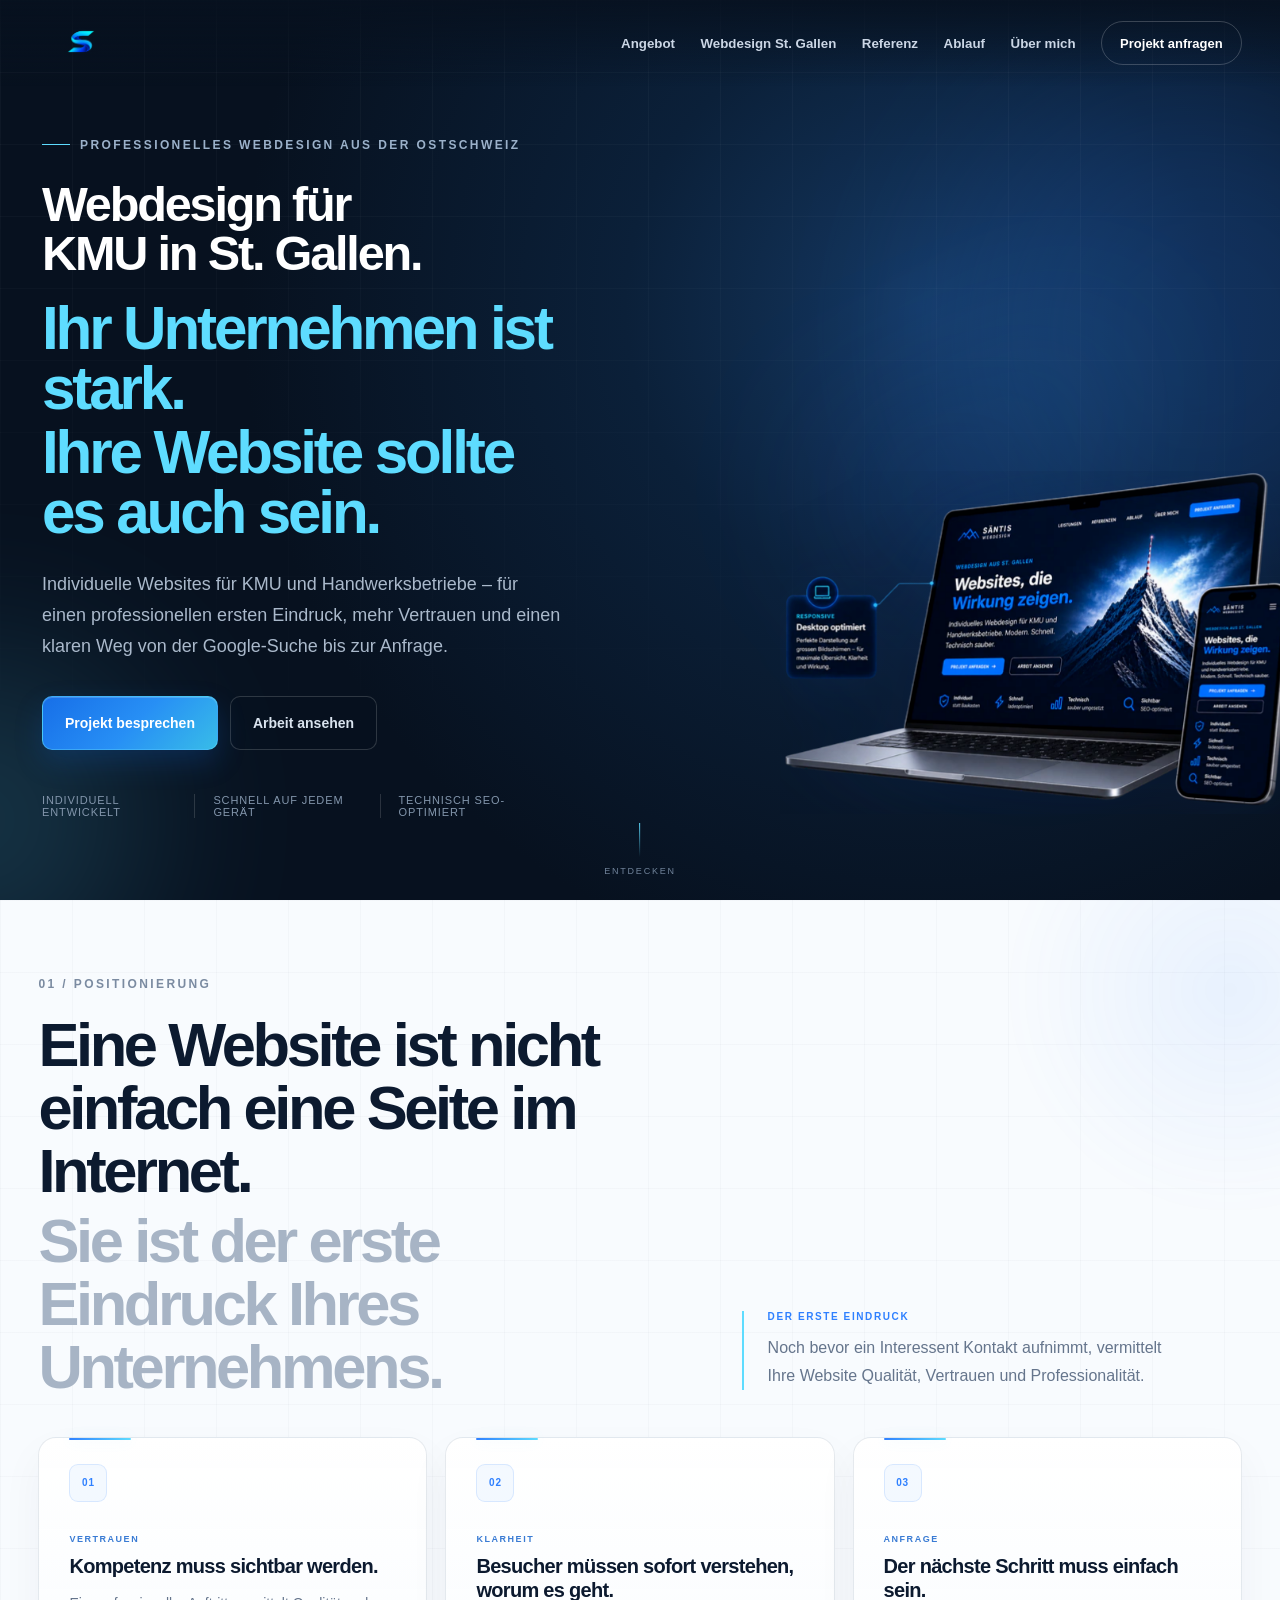
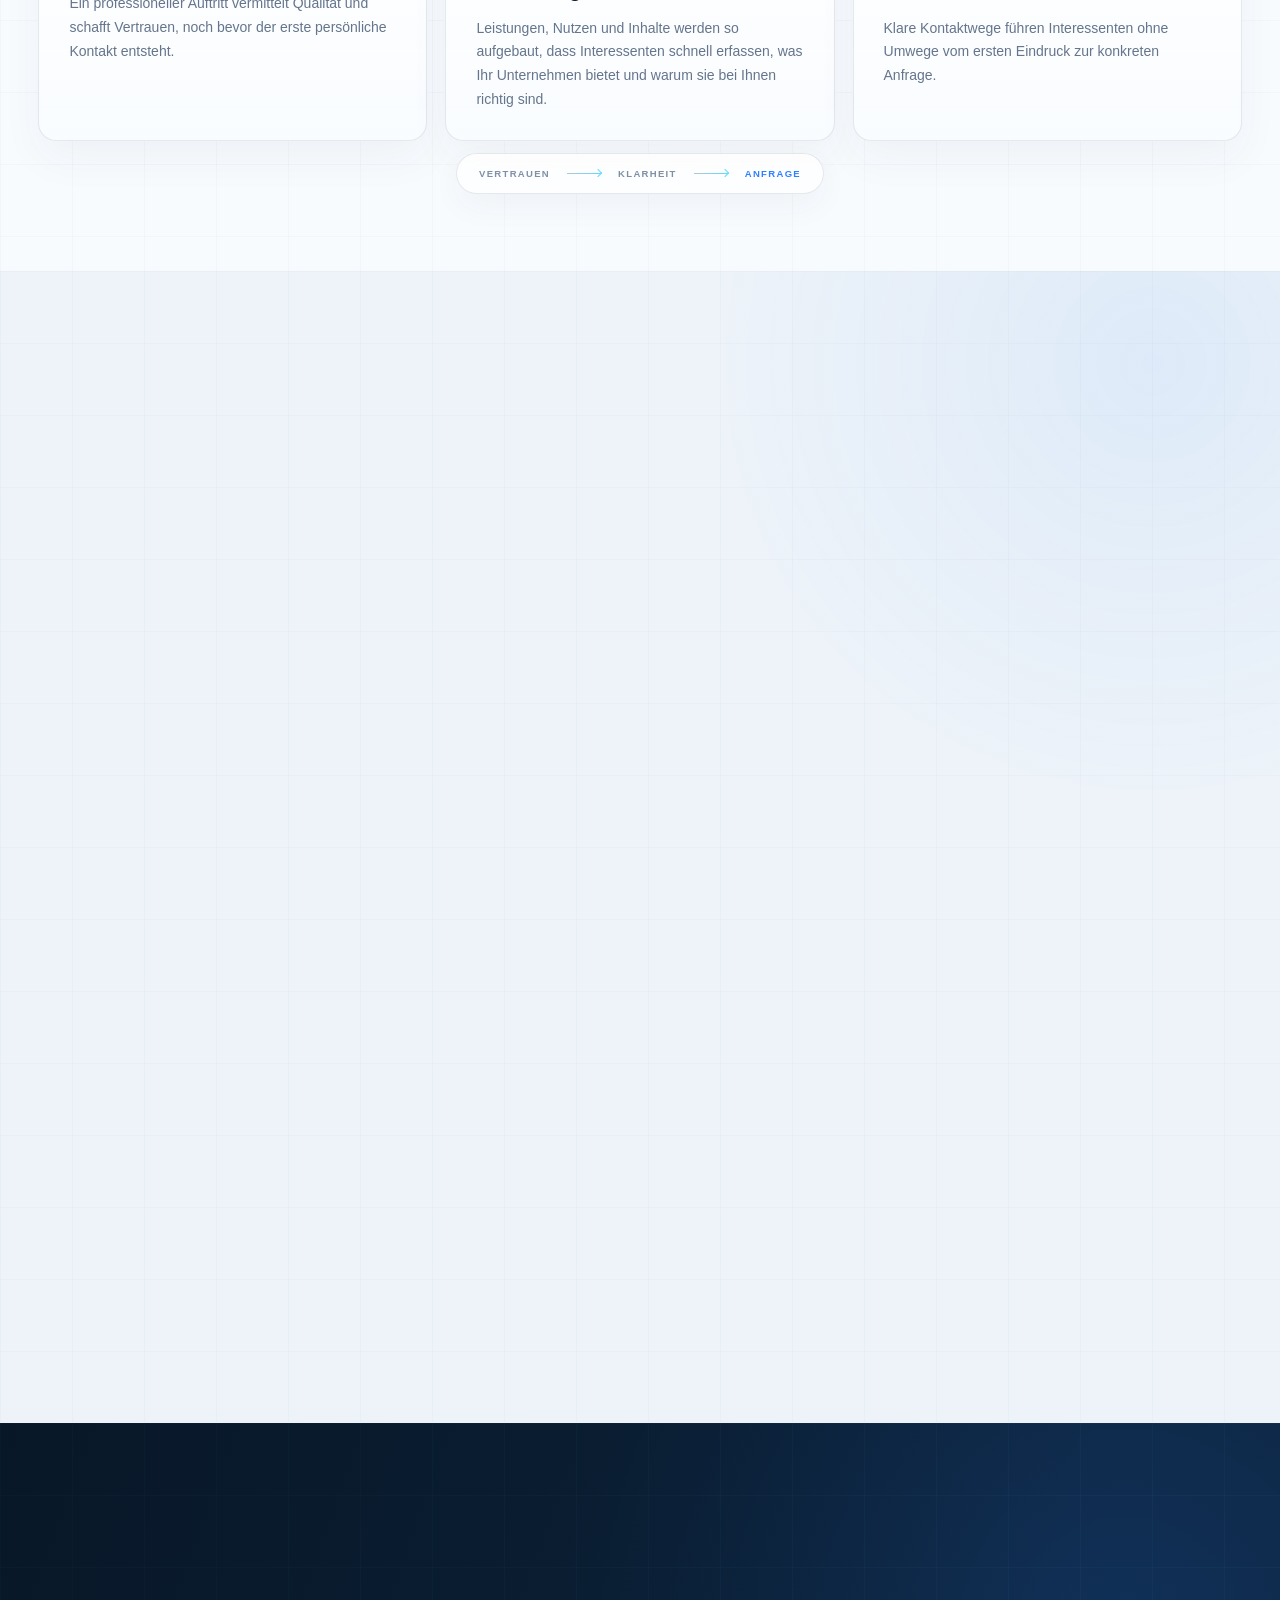
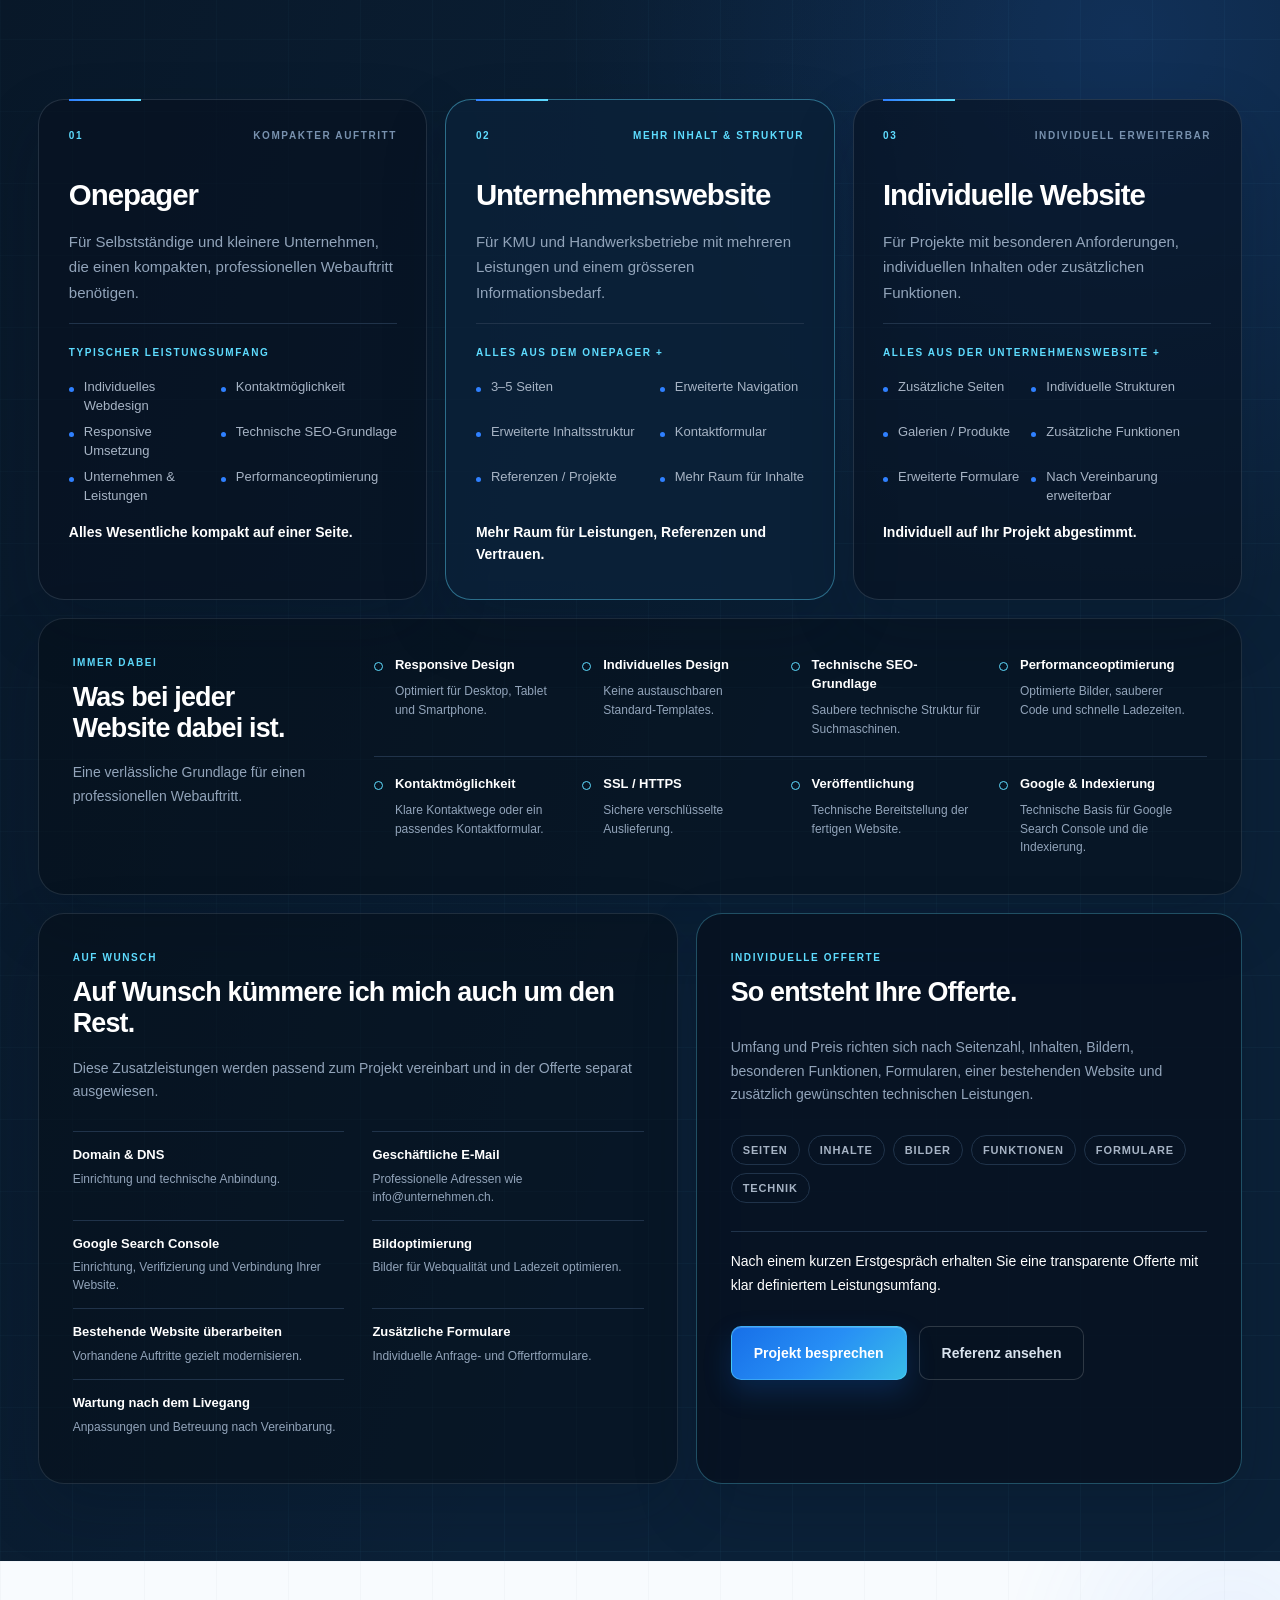
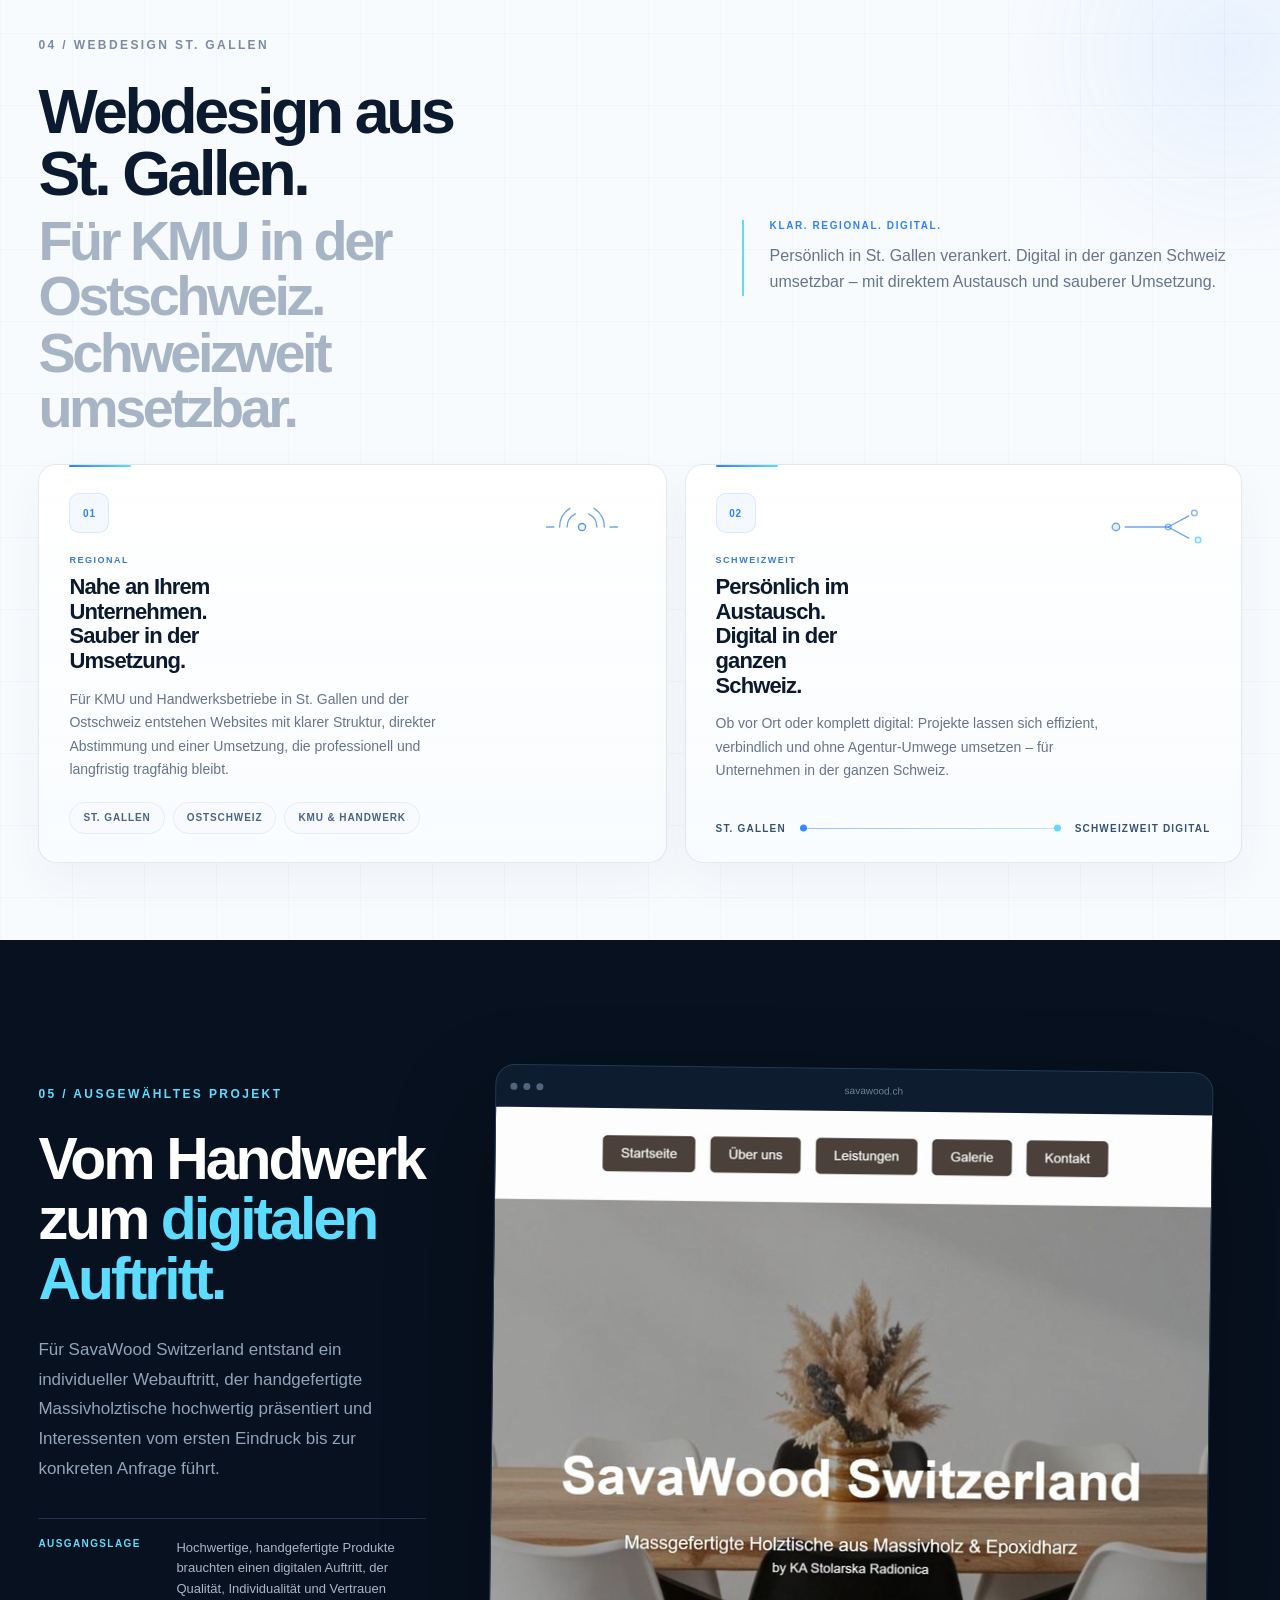
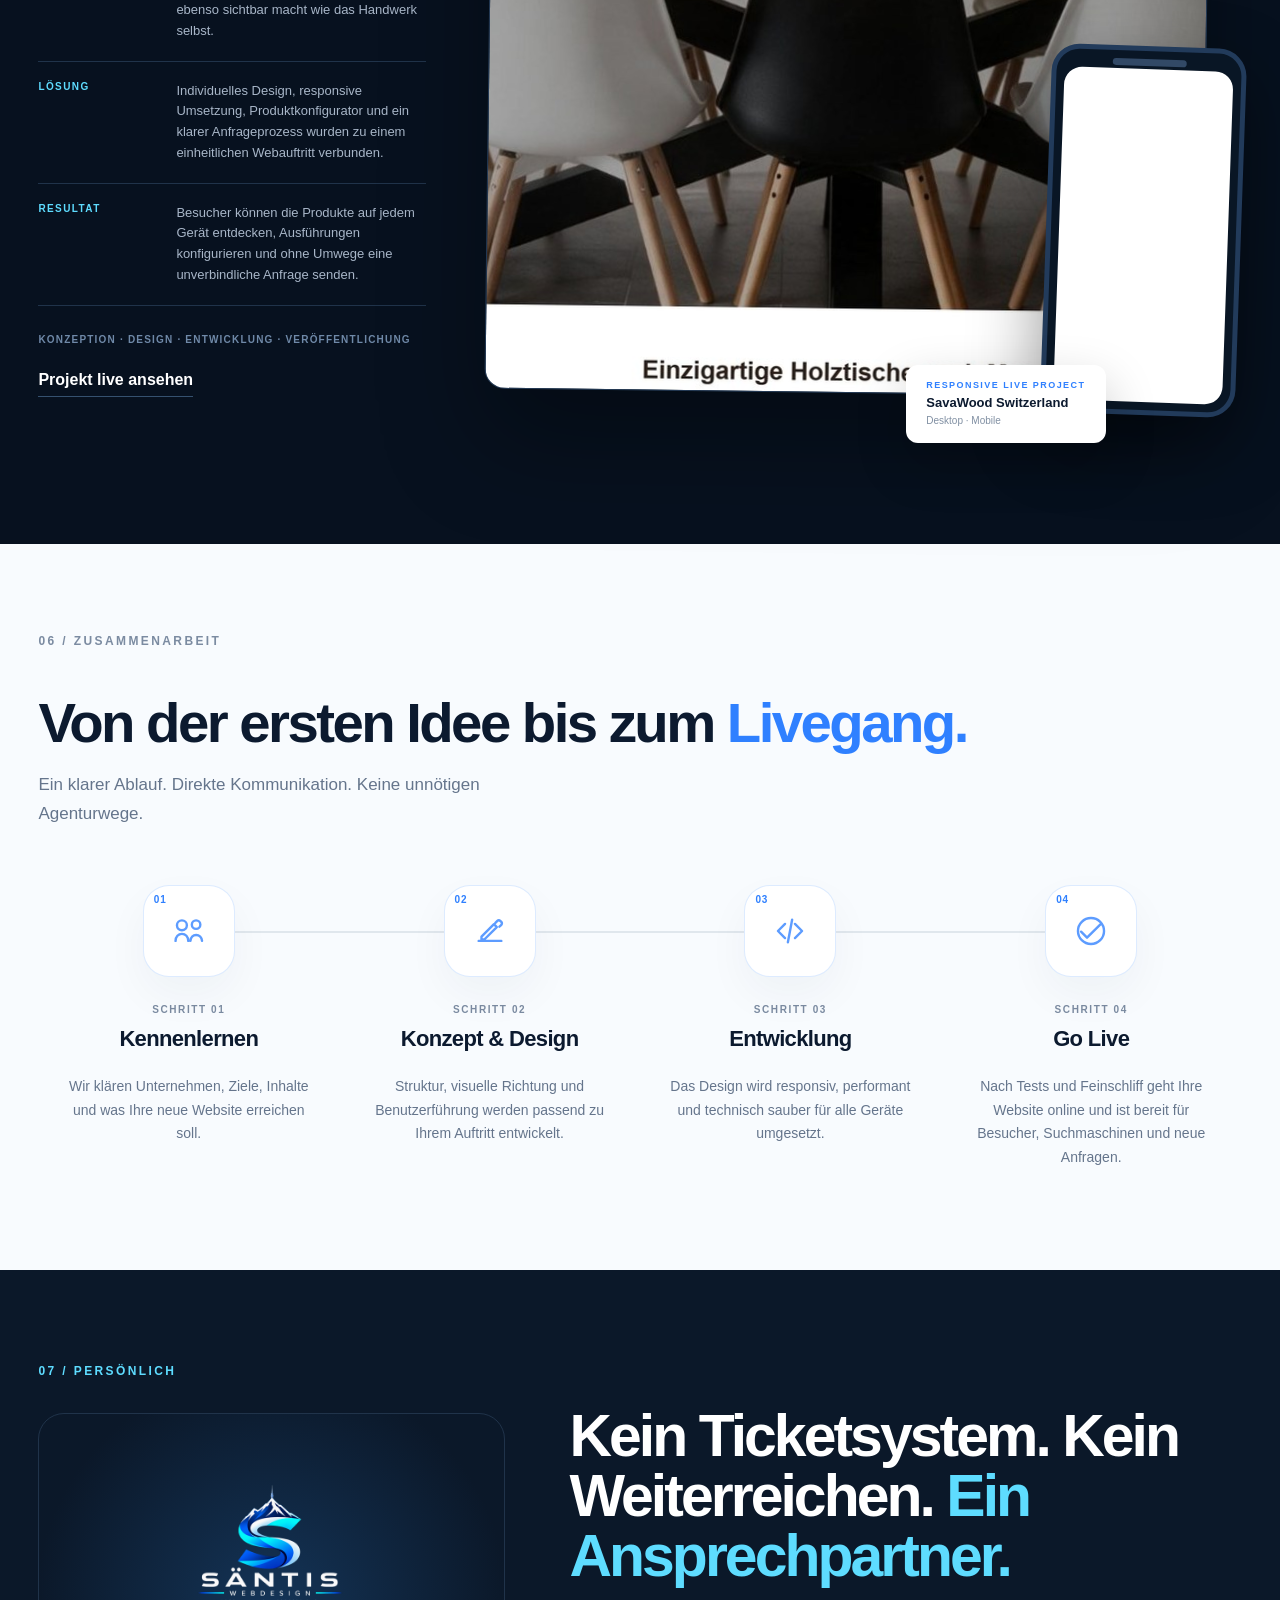
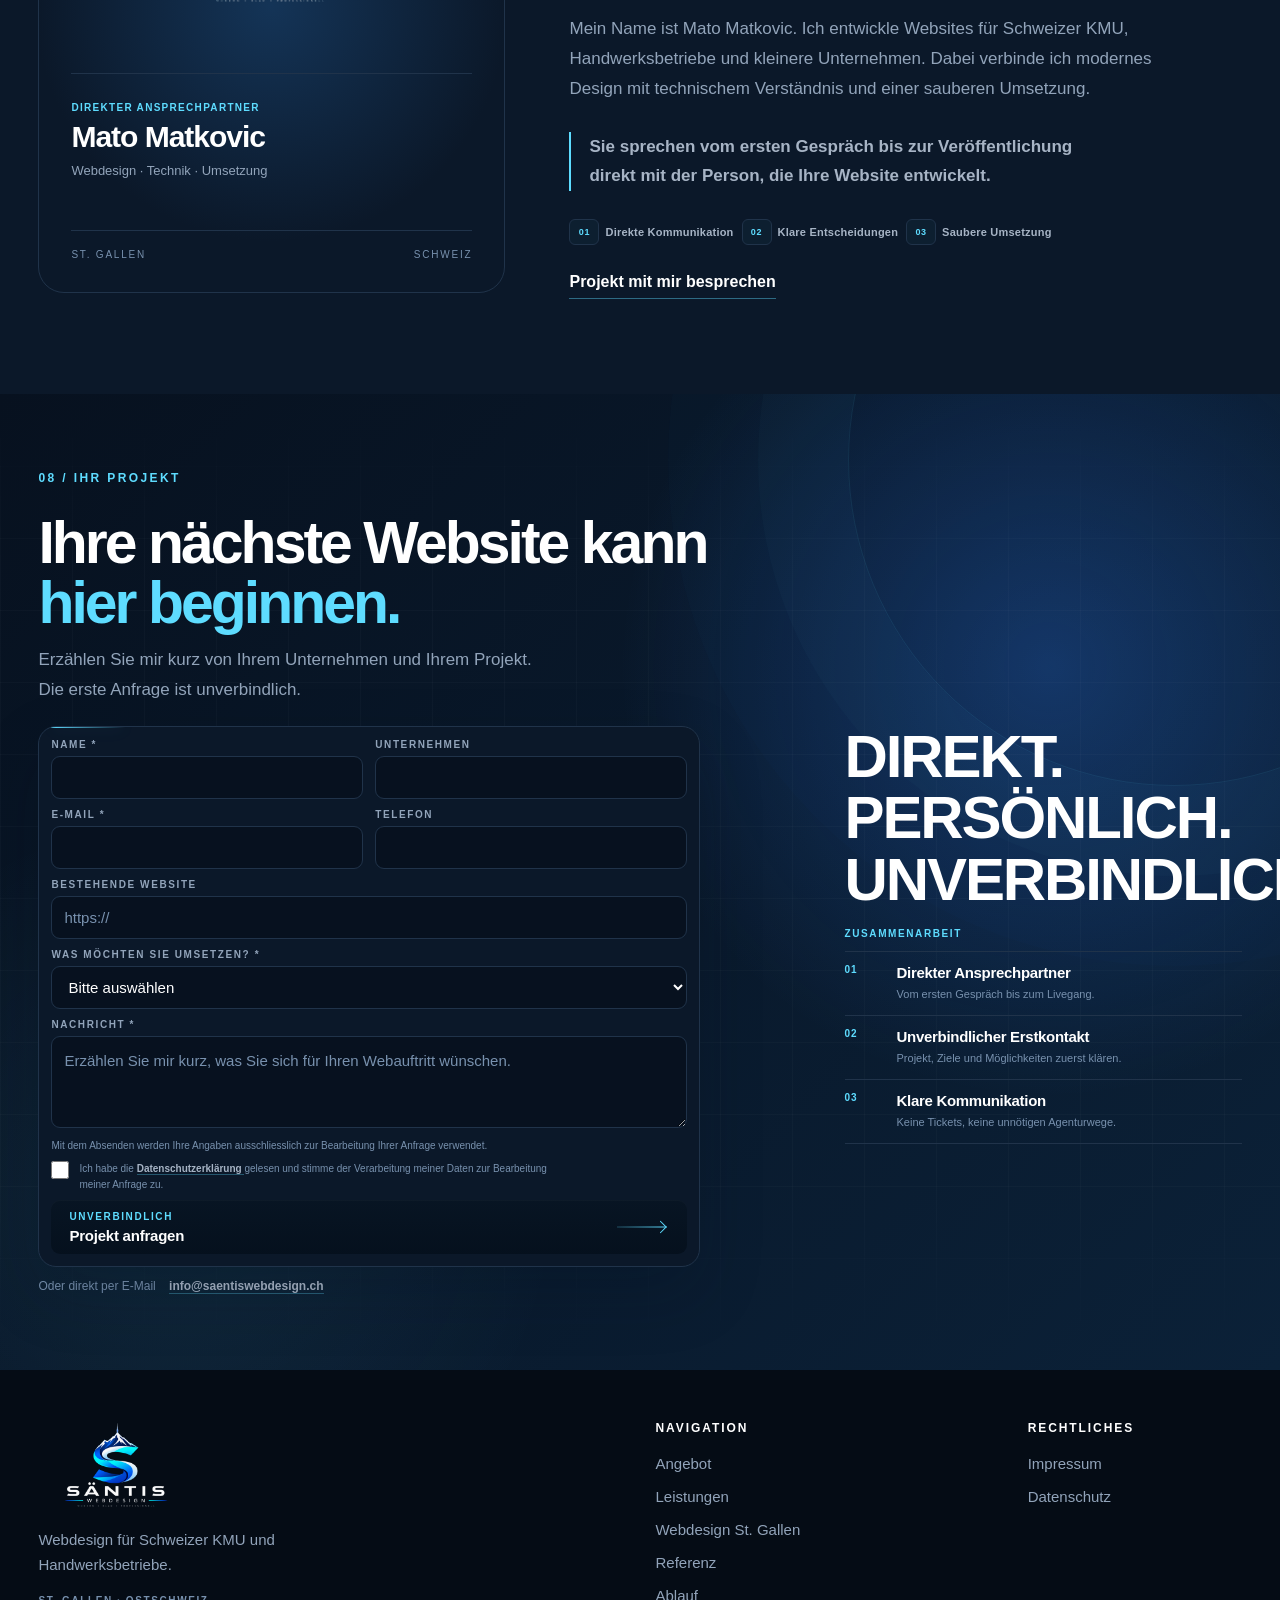
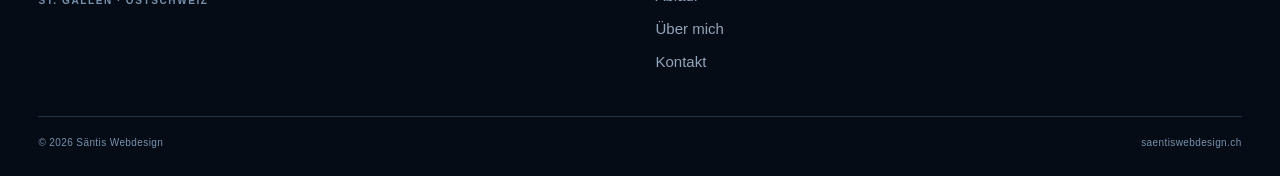
==== commit fe0d4f67: "Finalize contact form security and offer section" ====
--- a/index.html
+++ b/index.html
@@ -13,7 +13,7 @@
 
   <meta
     name="description"
-    content="Professionelles Webdesign für KMU und Handwerksbetriebe in St. Gallen und der Ostschweiz. Individuelle, schnelle und responsive Websites von Säntis Webdesign."
+    content="Professionelles Webdesign für KMU und Handwerksbetriebe in St. Gallen und der Ostschweiz. Individuelle Websites für einen starken Auftritt, schnelle Ladezeiten und klare Anfragen."
   >
 
   <meta name="robots" content="index, follow">
@@ -33,35 +33,45 @@
   <link
     rel="icon"
     type="image/png"
-    href="/Bilder/logo-mark.png"
+    sizes="32x32"
+    href="/Bilder/favicon-32.png"
   >
 
   <link
     rel="apple-touch-icon"
-    href="/Bilder/logo-mark.png"
+    sizes="180x180"
+    href="/Bilder/apple-touch-icon.png"
   >
 
 
   <!-- ==================================================
-       OPEN GRAPH
+       PERFORMANCE
   ================================================== -->
 
+  <link
+    rel="preload"
+    as="image"
+    href="/Bilder/hero-head-1280.webp"
+    type="image/webp"
+    imagesrcset="/Bilder/hero-head-768.webp 768w, /Bilder/hero-head-1280.webp 1280w, /Bilder/hero-head-1672.webp 1672w"
+    imagesizes="(max-width: 480px) calc(100vw - 40px), (max-width: 1100px) min(780px, calc(100vw - 48px)), min(50vw, 780px)"
+    fetchpriority="high"
+  >
+
+  <link
+    rel="stylesheet"
+    href="style.css?v=2.3"
+  >
+
+
+  <!-- ==================================================
+       OPEN GRAPH / WHATSAPP / FACEBOOK
+  ================================================== -->
+
   <meta property="og:type" content="website">
-
-  <meta
-    property="og:locale"
-    content="de_CH"
-  >
-
-  <meta
-    property="og:site_name"
-    content="Säntis Webdesign"
-  >
-
-  <meta
-    property="og:url"
-    content="https://saentiswebdesign.ch/"
-  >
+  <meta property="og:locale" content="de_CH">
+  <meta property="og:site_name" content="Säntis Webdesign">
+  <meta property="og:url" content="https://saentiswebdesign.ch/">
 
   <meta
     property="og:title"
@@ -70,18 +80,22 @@
 
   <meta
     property="og:description"
-    content="Professionelles Webdesign für KMU und Handwerksbetriebe in St. Gallen und der Ostschweiz. Individuelle, schnelle und responsive Websites."
+    content="Individuelle, schnelle und professionelle Websites für Schweizer KMU und Handwerksbetriebe in St. Gallen und der Ostschweiz."
   >
 
   <meta
     property="og:image"
-    content="https://saentiswebdesign.ch/Bilder/saentis-social-preview.png"
+    content="https://saentiswebdesign.ch/Bilder/saentis-social-preview-1200.jpg"
   >
 
   <meta
     property="og:image:secure_url"
-    content="https://saentiswebdesign.ch/Bilder/saentis-social-preview.png"
+    content="https://saentiswebdesign.ch/Bilder/saentis-social-preview-1200.jpg"
   >
+
+  <meta property="og:image:type" content="image/jpeg">
+  <meta property="og:image:width" content="1200">
+  <meta property="og:image:height" content="630">
 
   <meta
     property="og:image:alt"
@@ -105,12 +119,12 @@
 
   <meta
     name="twitter:description"
-    content="Professionelles Webdesign für KMU und Handwerksbetriebe in St. Gallen und der Ostschweiz. Individuelle, schnelle und responsive Websites."
+    content="Individuelle, schnelle und professionelle Websites für Schweizer KMU und Handwerksbetriebe in St. Gallen und der Ostschweiz."
   >
 
   <meta
     name="twitter:image"
-    content="https://saentiswebdesign.ch/Bilder/saentis-social-preview.png"
+    content="https://saentiswebdesign.ch/Bilder/saentis-social-preview-1200.jpg"
   >
 
   <meta
@@ -182,26 +196,10 @@
   }
   </script>
 
-
-  <!-- ==================================================
-       PERFORMANCE
-  ================================================== -->
-
-  <link
-    rel="preload"
-    href="/Bilder/logo-mark.png"
-    as="image"
-  >
-
-  <link
-    rel="stylesheet"
-    href="style.css?v=1.6"
-  >
-
 </head>
 
 
-<body data-version="1.6">
+<body data-version="2.3">
 
 
 <header class="header" id="header">
@@ -215,13 +213,12 @@
     >
 
       <img
-        src="Bilder/logo-mark.png"
+        src="Bilder/logo-mark-256.png"
         alt="Säntis Webdesign"
-        width="515"
-        height="405"
+        width="256"
+        height="249"
         loading="eager"
         decoding="async"
-        fetchpriority="high"
       >
 
     </a>
@@ -244,8 +241,14 @@
     <ul class="nav-links" id="nav-links">
 
       <li>
-        <a href="#leistungen">
-          Leistungen
+        <a href="#angebot">
+          Angebot
+        </a>
+      </li>
+
+      <li>
+        <a href="#webdesign-st-gallen">
+          Webdesign St. Gallen
         </a>
       </li>
 
@@ -267,15 +270,16 @@
         </a>
       </li>
 
+      <li class="nav-cta-item">
+        <a
+          href="#kontakt"
+          class="nav-cta"
+        >
+          Projekt anfragen
+        </a>
+      </li>
+
     </ul>
-
-
-    <a
-      href="#kontakt"
-      class="nav-cta"
-    >
-      Projekt anfragen
-    </a>
 
   </nav>
 
@@ -315,16 +319,39 @@
 
         </p>
 
+
         <h1>
-          Webdesign für
-          <span class="no-break">KMU in St. Gallen.</span>
-          <em>Ihr Unternehmen ist stark. Ihre Website sollte es auch sein.</em>
+
+          <span class="hero-seo-title">
+
+            Webdesign für
+
+            <span class="no-break">
+              KMU in St. Gallen.
+            </span>
+
+          </span>
+
+
+          <em class="hero-main-title">
+
+            <span>
+              Ihr Unternehmen ist stark.
+            </span>
+
+            <span>
+              Ihre Website sollte es auch sein.
+            </span>
+
+          </em>
+
         </h1>
 
+
         <p class="hero-lead">
-          Individuelle Websites für KMU und Handwerksbetriebe in St. Gallen,
-          der Ostschweiz und der ganzen Schweiz – modern gestaltet,
-          technisch sauber und auf jedem Gerät überzeugend.
+          Individuelle Websites für KMU und Handwerksbetriebe – für einen
+          professionellen ersten Eindruck, mehr Vertrauen und einen klaren Weg
+          von der Google-Suche bis zur Anfrage.
         </p>
 
 
@@ -337,7 +364,6 @@
             Projekt besprechen
           </a>
 
-
           <a
             href="#referenzen"
             class="btn btn-ghost"
@@ -355,11 +381,11 @@
           </span>
 
           <span>
-            Responsive
+            Schnell auf jedem Gerät
           </span>
 
           <span>
-            Technische SEO
+            Technisch SEO-optimiert
           </span>
 
         </div>
@@ -377,176 +403,18 @@
           aria-hidden="true"
         ></div>
 
-
-        <div class="desktop-frame">
-
-          <div class="frame-bar">
-
-            <i></i>
-            <i></i>
-            <i></i>
-
-            <span>
-              saentiswebdesign.ch
-            </span>
-
-          </div>
-
-
-          <div class="frame-page">
-
-            <div class="demo-nav">
-
-              <b>
-                SÄNTIS
-              </b>
-
-              <div>
-                <i></i>
-                <i></i>
-                <i></i>
-              </div>
-
-            </div>
-
-
-            <div class="demo-hero">
-
-              <small>
-                DIGITALER AUFTRITT
-              </small>
-
-
-              <strong>
-                Websites, die
-                <span>
-                  Wirkung zeigen.
-                </span>
-              </strong>
-
-
-              <p>
-                Modern. Klar. Professionell.
-              </p>
-
-
-              <button
-                type="button"
-                tabindex="-1"
-                aria-hidden="true"
-              >
-                Projekt starten
-              </button>
-
-            </div>
-
-
-            <div class="demo-row">
-
-              <i></i>
-              <i></i>
-              <i></i>
-
-            </div>
-
-          </div>
-
-        </div>
-
-
-        <div class="phone-frame">
-
-          <div class="phone-notch"></div>
-
-
-          <div class="phone-brand">
-            SÄNTIS
-          </div>
-
-
-          <div class="phone-copy">
-
-            <small>
-              WEBDESIGN
-            </small>
-
-            <b>
-              Digital.
-              <span>
-                Stark.
-              </span>
-            </b>
-
-            <i></i>
-            <i></i>
-
-          </div>
-
-        </div>
-
-
-        <div
-          class="stage-annotations"
-          aria-hidden="true"
+        <img
+          class="hero-stage-image"
+          src="Bilder/hero-head-1280.webp"
+          srcset="Bilder/hero-head-768.webp 768w, Bilder/hero-head-1280.webp 1280w, Bilder/hero-head-1672.webp 1672w"
+          sizes="(max-width: 480px) calc(100vw - 40px), (max-width: 1100px) min(780px, calc(100vw - 48px)), min(50vw, 780px)"
+          alt="Säntis Webdesign auf Laptop und Smartphone mit Responsive-Hinweisen"
+          width="1280"
+          height="721"
+          fetchpriority="high"
+          loading="eager"
+          decoding="async"
         >
-
-          <div class="stage-annotation annotation-responsive">
-
-            <span class="annotation-index">
-              01
-            </span>
-
-            <span class="annotation-copy">
-
-              <b>Responsive</b>
-
-              <small>
-                Desktop · Tablet · Mobile
-              </small>
-
-            </span>
-
-          </div>
-
-
-          <div class="stage-annotation annotation-performance">
-
-            <span class="annotation-index">
-              02
-            </span>
-
-            <span class="annotation-copy">
-
-              <b>Performance</b>
-
-              <small>
-                Schnell &amp; sauber entwickelt
-              </small>
-
-            </span>
-
-          </div>
-
-
-          <div class="stage-annotation annotation-individual">
-
-            <span class="annotation-index">
-              03
-            </span>
-
-            <span class="annotation-copy">
-
-              <b>Individuell</b>
-
-              <small>
-                Keine austauschbaren Templates
-              </small>
-
-            </span>
-
-          </div>
-
-        </div>
 
       </div>
 
@@ -579,71 +447,141 @@
 
     <div class="positioning-inner reveal container">
 
-      <p class="section-index">
-        01 / POSITIONIERUNG
-      </p>
-
-
-      <h2 class="title title-positioning">
-
-        Eine Website ist nicht einfach eine Seite im Internet.
+      <div class="positioning-head">
+
+        <p class="section-index">
+          01 / POSITIONIERUNG
+        </p>
+
+
+        <h2 class="title title-positioning">
+
+          Eine Website ist nicht einfach eine Seite im Internet.
+
+          <span>
+            Sie ist der erste Eindruck Ihres Unternehmens.
+          </span>
+
+        </h2>
+
+
+        <div class="positioning-intro">
+
+          <span class="positioning-intro-label">
+            DER ERSTE EINDRUCK
+          </span>
+
+          <p>
+            Noch bevor ein Interessent Kontakt aufnimmt, vermittelt Ihre
+            Website Qualität, Vertrauen und Professionalität.
+          </p>
+
+        </div>
+
+      </div>
+
+
+      <div class="positioning-flow">
+
+
+        <article class="positioning-point">
+
+          <div class="positioning-number">
+            01
+          </div>
+
+          <div class="positioning-content">
+
+            <span class="positioning-label">
+              VERTRAUEN
+            </span>
+
+            <h3>
+              Kompetenz muss sichtbar werden.
+            </h3>
+
+            <p>
+              Ein professioneller Auftritt vermittelt Qualität und schafft
+              Vertrauen, noch bevor der erste persönliche Kontakt entsteht.
+            </p>
+
+          </div>
+
+        </article>
+
+
+        <article class="positioning-point">
+
+          <div class="positioning-number">
+            02
+          </div>
+
+          <div class="positioning-content">
+
+            <span class="positioning-label">
+              KLARHEIT
+            </span>
+
+            <h3>
+              Besucher müssen sofort verstehen, worum es geht.
+            </h3>
+
+            <p>
+              Leistungen, Nutzen und Inhalte werden so aufgebaut, dass
+              Interessenten schnell erfassen, was Ihr Unternehmen bietet
+              und warum sie bei Ihnen richtig sind.
+            </p>
+
+          </div>
+
+        </article>
+
+
+        <article class="positioning-point">
+
+          <div class="positioning-number">
+            03
+          </div>
+
+          <div class="positioning-content">
+
+            <span class="positioning-label">
+              ANFRAGE
+            </span>
+
+            <h3>
+              Der nächste Schritt muss einfach sein.
+            </h3>
+
+            <p>
+              Klare Kontaktwege führen Interessenten ohne Umwege vom ersten
+              Eindruck zur konkreten Anfrage.
+            </p>
+
+          </div>
+
+        </article>
+
+      </div>
+
+
+      <div class="positioning-result">
 
         <span>
-          Sie ist der erste Eindruck Ihres Unternehmens.
+          VERTRAUEN
         </span>
 
-      </h2>
-
-
-      <div class="positioning-points">
-
-
-        <article class="positioning-point">
-
-          <span aria-hidden="true">
-            01
-          </span>
-
-
-          <div>
-
-            <h3>
-              Vertrauen entsteht vor dem ersten Gespräch.
-            </h3>
-
-            <p>
-              Bevor jemand anruft, eine Offerte verlangt oder Ihr Geschäft
-              besucht, sieht er häufig zuerst Ihre Website. Genau dort muss
-              Kompetenz sichtbar werden.
-            </p>
-
-          </div>
-
-        </article>
-
-
-        <article class="positioning-point">
-
-          <span aria-hidden="true">
-            02
-          </span>
-
-
-          <div>
-
-            <h3>
-              Klarheit führt Besucher zur richtigen Entscheidung.
-            </h3>
-
-            <p>
-              Leistungen, Nutzen und Kontaktwege werden so strukturiert, dass
-              Interessenten schnell verstehen, was Ihr Unternehmen anbietet
-              und wie sie den nächsten Schritt machen können.
-            </p>
-
-          </div>
-
-        </article>
+        <i aria-hidden="true"></i>
+
+        <span>
+          KLARHEIT
+        </span>
+
+        <i aria-hidden="true"></i>
+
+        <strong>
+          ANFRAGE
+        </strong>
 
       </div>
 
@@ -679,10 +617,19 @@
       </h2>
 
 
-      <p class="section-lead">
-        Design, Technik und Nutzerführung aus einem Guss –
-        ohne unnötigen Ballast.
-      </p>
+      <div class="services-intro">
+
+        <span>
+          DESIGN · TECHNIK · WIRKUNG
+        </span>
+
+        <p>
+          Individuelles Design, schnelle Technik und eine klare Nutzerführung
+          greifen ineinander – damit Ihr Unternehmen professionell auftritt
+          und Interessenten leichter zur Anfrage finden.
+        </p>
+
+      </div>
 
     </div>
 
@@ -690,38 +637,48 @@
     <div class="service-showcase container">
 
 
+      <!-- 01 / INDIVIDUELLER AUFTRITT -->
+
       <article class="service-main reveal">
 
         <div class="service-meta">
 
-          <span>01</span>
-
           <span>
-            DESIGN &amp; ENTWICKLUNG
+            01
+          </span>
+
+          <span>
+            INDIVIDUELLER AUFTRITT
           </span>
 
         </div>
 
 
         <h3>
-          Webdesign, das nicht nach Vorlage aussieht.
+          Eine Website, die zu Ihrem Unternehmen passt.
         </h3>
 
 
         <p>
-          Individuelle Gestaltung mit klarer visueller Hierarchie,
-          hochwertiger Typografie und einer Benutzerführung, die Besucher
-          gezielt durch Ihre Leistungen führt.
+          Kein austauschbarer Baukasten-Auftritt. Gestaltung, Struktur und
+          Inhalte werden passend zu Ihrem Unternehmen entwickelt – damit Ihre
+          Qualität auch online professionell und glaubwürdig sichtbar wird.
         </p>
 
 
         <div class="service-tags">
 
-          <span>Individuelles Design</span>
-
-          <span>HTML / CSS / JavaScript</span>
-
-          <span>Erweiterbar</span>
+          <span>
+            Individuelles Design
+          </span>
+
+          <span>
+            HTML / CSS / JavaScript
+          </span>
+
+          <span>
+            Erweiterbar
+          </span>
 
         </div>
 
@@ -730,26 +687,17 @@
           class="service-device-preview"
           aria-hidden="true"
         >
-
-          <div class="preview-desktop">
-            <span></span>
-            <i></i>
-            <i></i>
-            <i></i>
-          </div>
-
-
-          <div class="preview-tablet">
-            <span></span>
-            <i></i>
-          </div>
-
-
-          <div class="preview-phone">
-            <span></span>
-            <i></i>
-            <i></i>
-          </div>
+          <img
+            class="service-device-cutout"
+            src="./Bilder/services-device-cutout-768.webp"
+            srcset="./Bilder/services-device-cutout-768.webp 768w, ./Bilder/services-device-cutout-1280.webp 1280w"
+            sizes="(max-width: 680px) 88vw, (max-width: 1100px) 410px, 28vw"
+            alt=""
+            loading="lazy"
+            decoding="async"
+            width="768"
+            height="512"
+          >
 
         </div>
 
@@ -759,54 +707,82 @@
       <div class="service-side">
 
 
-        <article class="service-panel reveal">
-
-          <span aria-hidden="true">
+        <!-- 02 / RESPONSIVE & PERFORMANCE -->
+
+        <article class="service-panel service-panel-performance reveal">
+
+          <span class="service-number">
             02
           </span>
 
 
-          <h3>
-            Responsive &amp; Performance
-          </h3>
-
-
-          <p>
-            Ein konsistenter Auftritt auf Desktop, Tablet und Smartphone –
-            schnell, stabil und sauber aufgebaut.
-          </p>
-
-
           <div
-            class="device-lines"
+            class="performance-mark"
             aria-hidden="true"
           >
-            <i></i>
-            <i></i>
-            <i></i>
+            <svg
+              viewBox="0 0 64 64"
+              fill="none"
+              xmlns="http://www.w3.org/2000/svg"
+            >
+              <defs>
+                <linearGradient id="performanceMarkGradient" x1="12" y1="10" x2="52" y2="54" gradientUnits="userSpaceOnUse">
+                  <stop stop-color="#46d2ff" />
+                  <stop offset="1" stop-color="#1677ff" />
+                </linearGradient>
+              </defs>
+              <rect x="10" y="11" width="44" height="44" rx="16" fill="url(#performanceMarkGradient)" fill-opacity=".08" />
+              <rect x="10.5" y="11.5" width="43" height="43" rx="15.5" stroke="#1677ff" stroke-opacity=".14" />
+              <path d="M20 39C20 32.3726 25.3726 27 32 27C38.6274 27 44 32.3726 44 39" stroke="url(#performanceMarkGradient)" stroke-width="2.5" stroke-linecap="round" />
+              <path d="M32 39L39 31" stroke="url(#performanceMarkGradient)" stroke-width="2.5" stroke-linecap="round" />
+              <circle cx="32" cy="39" r="2.5" fill="#1677ff" />
+            </svg>
+          </div>
+
+
+          <h3>
+            Schnell laden. Klar zum nächsten Schritt führen.
+          </h3>
+
+
+          <p>
+            Schnelle Ladezeiten, eine saubere Struktur und klare
+            Nutzerführung helfen Besuchern, Inhalte sofort zu verstehen und
+            ohne Umwege zur Anfrage zu finden.
+          </p>
+
+
+          <div
+            class="service-performance-metric"
+            aria-hidden="true"
+          >
+            <span>Performance</span>
+            <div class="performance-metric-row">
+              <strong>98</strong>
+              <small>/ 100</small>
+            </div>
+            <div class="performance-metric-bars">
+              <i></i>
+              <i></i>
+              <i></i>
+              <i></i>
+              <i></i>
+            </div>
+            <small class="performance-metric-label">Schnelle Technik</small>
           </div>
 
         </article>
 
+
+        <!-- 03 / SEO & ANFRAGEN -->
 
         <article
           class="service-panel service-panel-dark reveal"
         >
 
-          <span aria-hidden="true">
+          <span class="service-number">
             03
           </span>
-
-
-          <h3>
-            Technische SEO &amp; Conversion
-          </h3>
-
-
-          <p>
-            Saubere technische Grundlagen für Suchmaschinen und klare
-            Kontaktwege, damit Interessenten ohne Umwege zur Anfrage gelangen.
-          </p>
 
 
           <div
@@ -819,6 +795,18 @@
             <i></i>
           </div>
 
+
+          <h3>
+            Gefunden werden. Interessenten zur Anfrage führen.
+          </h3>
+
+
+          <p>
+            Technisch saubere Grundlagen helfen Suchmaschinen, Ihre Website
+            richtig einzuordnen. Klare Inhalte und Kontaktwege machen es
+            Interessenten einfach, den nächsten Schritt zu gehen.
+          </p>
+
         </article>
 
       </div>
@@ -828,23 +816,449 @@
 
     <div class="service-strip reveal container">
 
-      <span>Website-Redesign</span>
-
-      <i aria-hidden="true"></i>
-
-      <span>Kontaktformulare</span>
-
-      <i aria-hidden="true"></i>
-
-      <span>
-        Domain &amp; Veröffentlichung
-      </span>
-
-      <i aria-hidden="true"></i>
-
-      <span>
-        Technische Optimierung
-      </span>
+
+      <article>
+
+        <span>
+          01
+        </span>
+
+        <div>
+
+          <strong>
+            Website-Redesign
+          </strong>
+
+          <p>
+            Bestehende Websites modernisieren und gezielt verbessern.
+          </p>
+
+        </div>
+
+      </article>
+
+
+      <article>
+
+        <span>
+          02
+        </span>
+
+        <div>
+
+          <strong>
+            Kontaktformulare
+          </strong>
+
+          <p>
+            Klare Anfrageprozesse ohne unnötige Umwege.
+          </p>
+
+        </div>
+
+      </article>
+
+
+      <article>
+
+        <span>
+          03
+        </span>
+
+        <div>
+
+          <strong>
+            Domain &amp; Veröffentlichung
+          </strong>
+
+          <p>
+            Einrichtung, SSL und sauberer technischer Livegang.
+          </p>
+
+        </div>
+
+      </article>
+
+
+      <article>
+
+        <span>
+          04
+        </span>
+
+        <div>
+
+          <strong>
+            Technische Optimierung
+          </strong>
+
+          <p>
+            Schnelle Ladezeiten und eine saubere technische Grundlage.
+          </p>
+
+        </div>
+
+      </article>
+
+
+    </div>
+
+  </section>
+
+
+  <!-- ==================================================
+       ANGEBOT
+  ================================================== -->
+
+  <section
+    class="offer section"
+    id="angebot"
+  >
+
+    <div class="offer-inner container">
+
+      <div class="offer-head reveal">
+
+        <p class="section-index light">
+          03 / ANGEBOT
+        </p>
+
+        <h2 class="title title-section">
+          Welche Website passt zu
+
+          <span>
+            Ihrem Unternehmen?
+          </span>
+
+        </h2>
+
+        <div class="offer-intro">
+
+          <span>
+            PASSEND. KLAR. INDIVIDUELL.
+          </span>
+
+          <p>
+            Vom kompakten Onepager bis zur individuellen Unternehmenswebsite:
+            Der passende Umfang richtet sich nach Ihrem Unternehmen, Ihren
+            Inhalten und Ihren Zielen.
+          </p>
+
+        </div>
+
+      </div>
+
+
+      <div
+        class="offer-models"
+        aria-label="Website-Lösungen"
+      >
+
+        <article class="offer-card reveal">
+
+          <div class="offer-card-meta">
+            <span>
+              01
+            </span>
+            <small>
+              KOMPAKTER AUFTRITT
+            </small>
+          </div>
+
+          <h3>
+            Onepager
+          </h3>
+
+          <p>
+            Für Selbstständige und kleinere Unternehmen, die einen kompakten,
+            professionellen Webauftritt benötigen.
+          </p>
+
+          <div class="offer-scope">
+
+            <span>
+              Typischer Leistungsumfang
+            </span>
+
+            <ul>
+              <li>Individuelles Webdesign</li>
+              <li>Responsive Umsetzung</li>
+              <li>Unternehmen &amp; Leistungen</li>
+              <li>Kontaktmöglichkeit</li>
+              <li>Technische SEO-Grundlage</li>
+              <li>Performanceoptimierung</li>
+            </ul>
+
+          </div>
+
+          <strong class="offer-card-outcome">
+            Alles Wesentliche kompakt auf einer Seite.
+          </strong>
+
+        </article>
+
+
+        <article class="offer-card offer-card-featured reveal">
+
+          <div class="offer-card-meta">
+            <span>
+              02
+            </span>
+            <small>
+              MEHR INHALT &amp; STRUKTUR
+            </small>
+          </div>
+
+          <h3>
+            Unternehmenswebsite
+          </h3>
+
+          <p>
+            Für KMU und Handwerksbetriebe mit mehreren Leistungen und einem
+            grösseren Informationsbedarf.
+          </p>
+
+          <div class="offer-scope">
+
+            <span>
+              Alles aus dem Onepager +
+            </span>
+
+            <ul>
+              <li>3–5 Seiten</li>
+              <li>Erweiterte Inhaltsstruktur</li>
+              <li>Referenzen / Projekte</li>
+              <li>Erweiterte Navigation</li>
+              <li>Kontaktformular</li>
+              <li>Mehr Raum für Inhalte</li>
+            </ul>
+
+          </div>
+
+          <strong class="offer-card-outcome">
+            Mehr Raum für Leistungen, Referenzen und Vertrauen.
+          </strong>
+
+        </article>
+
+
+        <article class="offer-card reveal">
+
+          <div class="offer-card-meta">
+            <span>
+              03
+            </span>
+            <small>
+              INDIVIDUELL ERWEITERBAR
+            </small>
+          </div>
+
+          <h3>
+            Individuelle Website
+          </h3>
+
+          <p>
+            Für Projekte mit besonderen Anforderungen, individuellen Inhalten
+            oder zusätzlichen Funktionen.
+          </p>
+
+          <div class="offer-scope">
+
+            <span>
+              Alles aus der Unternehmenswebsite +
+            </span>
+
+            <ul>
+              <li>Zusätzliche Seiten</li>
+              <li>Galerien / Produkte</li>
+              <li>Erweiterte Formulare</li>
+              <li>Individuelle Strukturen</li>
+              <li>Zusätzliche Funktionen</li>
+              <li>Nach Vereinbarung erweiterbar</li>
+            </ul>
+
+          </div>
+
+          <strong class="offer-card-outcome">
+            Individuell auf Ihr Projekt abgestimmt.
+          </strong>
+
+        </article>
+
+      </div>
+
+
+      <section
+        class="offer-included reveal"
+        aria-labelledby="offer-included-title"
+      >
+
+        <div class="offer-subhead">
+
+          <span>
+            IMMER DABEI
+          </span>
+
+          <h3 id="offer-included-title">
+            Was bei jeder Website dabei ist.
+          </h3>
+
+          <p>
+            Eine verlässliche Grundlage für einen professionellen Webauftritt.
+          </p>
+
+        </div>
+
+
+        <ul class="offer-feature-grid">
+
+          <li>
+            <strong>Responsive Design</strong>
+            <p>Optimiert für Desktop, Tablet und Smartphone.</p>
+          </li>
+
+          <li>
+            <strong>Individuelles Design</strong>
+            <p>Keine austauschbaren Standard-Templates.</p>
+          </li>
+
+          <li>
+            <strong>Technische SEO-Grundlage</strong>
+            <p>Saubere technische Struktur für Suchmaschinen.</p>
+          </li>
+
+          <li>
+            <strong>Performanceoptimierung</strong>
+            <p>Optimierte Bilder, sauberer Code und schnelle Ladezeiten.</p>
+          </li>
+
+          <li>
+            <strong>Kontaktmöglichkeit</strong>
+            <p>Klare Kontaktwege oder ein passendes Kontaktformular.</p>
+          </li>
+
+          <li>
+            <strong>SSL / HTTPS</strong>
+            <p>Sichere verschlüsselte Auslieferung.</p>
+          </li>
+
+          <li>
+            <strong>Veröffentlichung</strong>
+            <p>Technische Bereitstellung der fertigen Website.</p>
+          </li>
+
+          <li>
+            <strong>Google &amp; Indexierung</strong>
+            <p>
+              Technische Basis für Google Search Console und die Indexierung.
+            </p>
+          </li>
+
+        </ul>
+
+      </section>
+
+
+      <div class="offer-bottom">
+
+        <section
+          class="offer-extras reveal"
+          aria-labelledby="offer-extras-title"
+        >
+
+          <div class="offer-subhead">
+
+            <span>
+              AUF WUNSCH
+            </span>
+
+            <h3 id="offer-extras-title">
+              Auf Wunsch kümmere ich mich auch um den Rest.
+            </h3>
+
+            <p>
+              Diese Zusatzleistungen werden passend zum Projekt vereinbart
+              und in der Offerte separat ausgewiesen.
+            </p>
+
+          </div>
+
+
+          <ul class="offer-extra-list">
+            <li><strong>Domain &amp; DNS</strong><span>Einrichtung und technische Anbindung.</span></li>
+            <li><strong>Geschäftliche E-Mail</strong><span>Professionelle Adressen wie info@unternehmen.ch.</span></li>
+            <li><strong>Google Search Console</strong><span>Einrichtung, Verifizierung und Verbindung Ihrer Website.</span></li>
+            <li><strong>Bildoptimierung</strong><span>Bilder für Webqualität und Ladezeit optimieren.</span></li>
+            <li><strong>Bestehende Website überarbeiten</strong><span>Vorhandene Auftritte gezielt modernisieren.</span></li>
+            <li><strong>Zusätzliche Formulare</strong><span>Individuelle Anfrage- und Offertformulare.</span></li>
+            <li><strong>Wartung nach dem Livegang</strong><span>Anpassungen und Betreuung nach Vereinbarung.</span></li>
+          </ul>
+
+        </section>
+
+
+        <section
+          class="offer-quote reveal"
+          aria-labelledby="offer-quote-title"
+        >
+
+          <div class="offer-subhead">
+
+            <span>
+              INDIVIDUELLE OFFERTE
+            </span>
+
+            <h3 id="offer-quote-title">
+              So entsteht Ihre Offerte.
+            </h3>
+
+          </div>
+
+
+          <p>
+            Umfang und Preis richten sich nach Seitenzahl, Inhalten, Bildern,
+            besonderen Funktionen, Formularen, einer bestehenden Website und
+            zusätzlich gewünschten technischen Leistungen.
+          </p>
+
+
+          <ul class="offer-factors" aria-label="Faktoren für den Projektumfang">
+            <li>Seiten</li>
+            <li>Inhalte</li>
+            <li>Bilder</li>
+            <li>Funktionen</li>
+            <li>Formulare</li>
+            <li>Technik</li>
+          </ul>
+
+
+          <p class="offer-quote-result">
+            Nach einem kurzen Erstgespräch erhalten Sie eine transparente
+            Offerte mit klar definiertem Leistungsumfang.
+          </p>
+
+
+          <div class="offer-actions">
+
+            <a
+              href="#kontakt"
+              class="btn btn-primary"
+            >
+              Projekt besprechen
+            </a>
+
+            <a
+              href="#referenzen"
+              class="btn btn-ghost"
+            >
+              Referenz ansehen
+            </a>
+
+          </div>
+
+        </section>
+
+      </div>
 
     </div>
 
@@ -856,93 +1270,154 @@
   ================================================== -->
 
   <section
-    class="positioning"
+    class="positioning positioning-local"
     id="webdesign-st-gallen"
   >
 
     <div class="positioning-inner reveal container">
 
-      <p class="section-index">
-        WEBDESIGN AUS ST. GALLEN
-      </p>
-
-
-      <h2 class="title title-positioning">
-
-        Webdesign für Unternehmen in St. Gallen
-
-        <span>
-          und der Ostschweiz.
-        </span>
-
-      </h2>
-
-
-      <div class="positioning-points">
-
-
-        <article class="positioning-point">
-
-          <span aria-hidden="true">
+      <div class="positioning-head">
+
+        <p class="section-index">
+          04 / WEBDESIGN ST. GALLEN
+        </p>
+
+
+        <h2 class="title title-positioning">
+
+          Webdesign aus St.&nbsp;Gallen.
+
+          <span>
+            <em>
+              Für KMU in der Ostschweiz.
+            </em>
+            <strong>
+              Schweizweit umsetzbar.
+            </strong>
+          </span>
+
+        </h2>
+
+
+        <div class="positioning-intro">
+
+          <span class="positioning-intro-label">
+            KLAR. REGIONAL. DIGITAL.
+          </span>
+
+          <p>
+            Persönlich in St.&nbsp;Gallen verankert. Digital in der ganzen
+            Schweiz umsetzbar – mit direktem Austausch und sauberer
+            Umsetzung.
+          </p>
+
+        </div>
+
+      </div>
+
+
+      <div class="positioning-flow">
+
+
+        <article class="positioning-point positioning-point-local-primary">
+
+          <div class="positioning-number">
             01
-          </span>
-
-
-          <div>
+          </div>
+
+          <div class="positioning-local-graphic positioning-local-graphic-region" aria-hidden="true">
+            <svg viewBox="0 0 120 72" role="presentation">
+              <circle cx="60" cy="36" r="3.8" />
+              <path d="M44 36A16 16 0 0 1 53 22" />
+              <path d="M67 22A16 16 0 0 1 76 36" />
+              <path d="M36 36A24 24 0 0 1 47 16" />
+              <path d="M73 16A24 24 0 0 1 84 36" />
+              <path d="M22 36H30" />
+              <path d="M90 36H98" />
+            </svg>
+          </div>
+
+          <div class="positioning-content">
+
+            <span class="positioning-label">
+              REGIONAL
+            </span>
 
             <h3>
-              Professionelle Websites für KMU und Handwerksbetriebe.
+              Nahe an Ihrem Unternehmen. Sauber in der Umsetzung.
             </h3>
 
             <p>
-              Säntis Webdesign entwickelt moderne und individuell
-              programmierte Websites für KMU, Handwerksbetriebe und
-              Selbstständige in St. Gallen und der Ostschweiz.
-              Der Fokus liegt auf professionellem Design, schnellen
-              Ladezeiten, responsiver Darstellung und einer technisch
-              sauberen Umsetzung.
+              Für KMU und Handwerksbetriebe in St.&nbsp;Gallen und der
+              Ostschweiz entstehen Websites mit klarer Struktur, direkter
+              Abstimmung und einer Umsetzung, die professionell und
+              langfristig tragfähig bleibt.
             </p>
 
+            <ul class="positioning-local-tags" aria-label="Regionaler Fokus">
+              <li>
+                St. Gallen
+              </li>
+              <li>
+                Ostschweiz
+              </li>
+              <li>
+                KMU & Handwerk
+              </li>
+            </ul>
+
           </div>
 
         </article>
 
 
-        <article class="positioning-point">
-
-          <span aria-hidden="true">
+        <article class="positioning-point positioning-point-local-secondary">
+
+          <div class="positioning-number">
             02
-          </span>
-
-
-          <div>
+          </div>
+
+          <div class="positioning-local-graphic positioning-local-graphic-network" aria-hidden="true">
+            <svg viewBox="0 0 120 72" role="presentation">
+              <circle cx="16" cy="36" r="4" />
+              <path d="M26 36H72" />
+              <path d="M72 36L94 24" />
+              <path d="M72 36L94 48" />
+              <circle cx="72" cy="36" r="3" />
+              <circle cx="100" cy="21" r="3" />
+              <circle cx="104" cy="50" r="3" />
+            </svg>
+          </div>
+
+          <div class="positioning-content">
+
+            <span class="positioning-label">
+              SCHWEIZWEIT
+            </span>
 
             <h3>
-              Regional verankert. Schweizweit verfügbar.
+              Persönlich im Austausch. Digital in der ganzen Schweiz.
             </h3>
 
             <p>
-              Projekte können vollständig digital umgesetzt werden.
-              Deshalb sind Webprojekte neben St. Gallen, Gossau, Wil,
-              Rorschach, Wittenbach und Herisau auch für Unternehmen
-              in der ganzen Schweiz möglich.
+              Ob vor Ort oder komplett digital: Projekte lassen sich
+              effizient, verbindlich und ohne Agentur-Umwege umsetzen –
+              für Unternehmen in der ganzen Schweiz.
             </p>
 
+            <div class="positioning-local-route" aria-hidden="true">
+              <span>
+                St.&nbsp;Gallen
+              </span>
+              <i></i>
+              <strong>
+                Schweizweit digital
+              </strong>
+            </div>
+
           </div>
 
         </article>
-
-      </div>
-
-
-      <div class="hero-actions">
-
-        <a
-          href="#kontakt"
-          class="btn btn-primary"
-        >
-          Website-Projekt besprechen
-        </a>
 
       </div>
 
@@ -966,7 +1441,7 @@
       <div class="case-copy reveal">
 
         <p class="section-index light">
-          03 / AUSGEWÄHLTES PROJEKT
+          05 / AUSGEWÄHLTES PROJEKT
         </p>
 
 
@@ -982,9 +1457,9 @@
 
 
         <p class="case-intro">
-          Für SavaWood Switzerland entstand ein vollständiger Webauftritt,
-          der handgefertigte Massivholztische hochwertig präsentiert und
-          Interessenten strukturiert bis zur Anfrage führt.
+          Für SavaWood Switzerland entstand ein individueller Webauftritt, der
+          handgefertigte Massivholztische hochwertig präsentiert und
+          Interessenten vom ersten Eindruck bis zur konkreten Anfrage führt.
         </p>
 
 
@@ -998,8 +1473,9 @@
             </span>
 
             <p>
-              Hochwertige handgefertigte Produkte brauchten einen digitalen
-              Auftritt, der Qualität, Individualität und Vertrauen sichtbar macht.
+              Hochwertige, handgefertigte Produkte brauchten einen digitalen
+              Auftritt, der Qualität, Individualität und Vertrauen ebenso
+              sichtbar macht wie das Handwerk selbst.
             </p>
 
           </article>
@@ -1013,7 +1489,8 @@
 
             <p>
               Individuelles Design, responsive Umsetzung, Produktkonfigurator
-              und ein klarer Anfrageprozess wurden zu einer Website verbunden.
+              und ein klarer Anfrageprozess wurden zu einem einheitlichen
+              Webauftritt verbunden.
             </p>
 
           </article>
@@ -1022,12 +1499,13 @@
           <article>
 
             <span>
-              ERGEBNIS
+              RESULTAT
             </span>
 
             <p>
-              Interessenten können Produkte entdecken, konfigurieren und direkt
-              eine unverbindliche Anfrage senden – auf jedem Gerät.
+              Besucher können die Produkte auf jedem Gerät entdecken,
+              Ausführungen konfigurieren und ohne Umwege eine unverbindliche
+              Anfrage senden.
             </p>
 
           </article>
@@ -1076,7 +1554,7 @@
             loading="lazy"
             decoding="async"
             width="1800"
-            height="882"
+            height="881"
           >
 
         </div>
@@ -1093,12 +1571,12 @@
           <div class="case-phone-screen">
 
             <img
-              src="./Bilder/savawood-mobile.png"
+              src="./Bilder/savawood-mobile-640.webp"
               alt="Mobile Ansicht der SavaWood Switzerland Website"
               loading="lazy"
               decoding="async"
-              width="830"
-              height="1446"
+              width="640"
+              height="1115"
             >
 
           </div>
@@ -1141,7 +1619,7 @@
     <div class="process-head reveal container">
 
       <p class="section-index">
-        04 / ZUSAMMENARBEIT
+        06 / ZUSAMMENARBEIT
       </p>
 
 
@@ -1188,7 +1666,9 @@
           aria-hidden="true"
         >
 
-          <span>01</span>
+          <span>
+            01
+          </span>
 
           <svg
             viewBox="0 0 24 24"
@@ -1231,7 +1711,9 @@
           aria-hidden="true"
         >
 
-          <span>02</span>
+          <span>
+            02
+          </span>
 
           <svg
             viewBox="0 0 24 24"
@@ -1274,7 +1756,9 @@
           aria-hidden="true"
         >
 
-          <span>03</span>
+          <span>
+            03
+          </span>
 
           <svg
             viewBox="0 0 24 24"
@@ -1317,7 +1801,9 @@
           aria-hidden="true"
         >
 
-          <span>04</span>
+          <span>
+            04
+          </span>
 
           <svg
             viewBox="0 0 24 24"
@@ -1363,23 +1849,28 @@
     id="ueber-mich"
   >
 
+    <div class="container reveal">
+
+      <p class="section-index light">
+        07 / PERSÖNLICH
+      </p>
+
+    </div>
+
+
     <div class="about-inner container">
 
 
       <div class="about-signature reveal">
-
-        <p class="section-index light">
-          05 / PERSÖNLICH
-        </p>
-
-
         <div class="about-logo-wrap">
 
           <img
-            src="Bilder/saentis-logo-transparent.png"
+            src="Bilder/saentis-logo-512.webp"
+            srcset="Bilder/saentis-logo-512.webp 512w, Bilder/saentis-logo-768.webp 768w"
+            sizes="(max-width: 680px) min(60vw, 210px), (max-width: 1100px) 240px, 280px"
             alt="Säntis Webdesign"
-            width="1254"
-            height="1254"
+            width="512"
+            height="288"
             loading="lazy"
             decoding="async"
           >
@@ -1406,9 +1897,13 @@
 
         <div class="about-location">
 
-          <span>ST. GALLEN</span>
-
-          <span>SCHWEIZ</span>
+          <span>
+            ST. GALLEN
+          </span>
+
+          <span>
+            SCHWEIZ
+          </span>
 
         </div>
 
@@ -1437,19 +1932,28 @@
         </p>
 
 
-        <p>
+        <p class="about-direct">
           Sie sprechen vom ersten Gespräch bis zur Veröffentlichung direkt mit
           der Person, die Ihre Website entwickelt.
         </p>
 
 
-        <div class="about-values">
-
-          <span>Direkte Kommunikation</span>
-
-          <span>Klare Entscheidungen</span>
-
-          <span>Saubere Umsetzung</span>
+        <div
+          class="about-values"
+          aria-label="Grundsätze der Zusammenarbeit"
+        >
+
+          <span>
+            Direkte Kommunikation
+          </span>
+
+          <span>
+            Klare Entscheidungen
+          </span>
+
+          <span>
+            Saubere Umsetzung
+          </span>
 
         </div>
 
@@ -1469,7 +1973,7 @@
 
 
   <!-- ==================================================
-       KONTAKT
+       KONTAKT / PROJEKTANFRAGE
   ================================================== -->
 
   <section
@@ -1480,7 +1984,7 @@
     <div class="contact-inner reveal container">
 
       <p class="section-index light">
-        06 / IHR PROJEKT
+        08 / IHR PROJEKT
       </p>
 
 
@@ -1496,9 +2000,9 @@
       </h2>
 
 
-      <p>
-        Erzählen Sie mir kurz von Ihrem Unternehmen und Ihrem gewünschten
-        Webauftritt. Die erste Kontaktaufnahme ist unverbindlich.
+      <p class="section-lead">
+        Erzählen Sie mir kurz von Ihrem Unternehmen und Ihrem Projekt.
+        Die erste Anfrage ist unverbindlich.
       </p>
 
 
@@ -1507,27 +2011,250 @@
 
         <div class="contact-action">
 
-          <a
-            href="mailto:info@saentiswebdesign.ch?subject=Projektanfrage%20S%C3%A4ntis%20Webdesign"
-            class="contact-main"
+
+          <form
+            class="project-form"
+            id="project-form"
+            action="/api/contact"
+            method="post"
           >
 
-            <span>
-
-              <small>
-                UNVERBINDLICH
-              </small>
-
-              Projekt besprechen
-
-            </span>
-
-            <b
-              class="contact-arrow"
+
+            <div class="form-grid">
+
+
+              <label class="form-field">
+
+                <span>
+                  Name *
+                </span>
+
+                <input
+                  type="text"
+                  name="name"
+                  autocomplete="name"
+                  required
+                >
+
+              </label>
+
+
+              <label class="form-field">
+
+                <span>
+                  Unternehmen
+                </span>
+
+                <input
+                  type="text"
+                  name="company"
+                  autocomplete="organization"
+                >
+
+              </label>
+
+
+              <label class="form-field">
+
+                <span>
+                  E-Mail *
+                </span>
+
+                <input
+                  type="email"
+                  name="email"
+                  autocomplete="email"
+                  required
+                >
+
+              </label>
+
+
+              <label class="form-field">
+
+                <span>
+                  Telefon
+                </span>
+
+                <input
+                  type="tel"
+                  name="phone"
+                  autocomplete="tel"
+                >
+
+              </label>
+
+
+              <label class="form-field form-field-wide">
+
+                <span>
+                  Bestehende Website
+                </span>
+
+                <input
+                  type="url"
+                  name="website"
+                  inputmode="url"
+                  placeholder="https://"
+                >
+
+              </label>
+
+
+              <label class="form-field form-field-wide">
+
+                <span>
+                  Was möchten Sie umsetzen? *
+                </span>
+
+                <select
+                  name="project_type"
+                  required
+                >
+
+                  <option
+                    value=""
+                    selected
+                  >
+                    Bitte auswählen
+                  </option>
+
+                  <option value="new-website">
+                    Neue Website
+                  </option>
+
+                  <option value="redesign">
+                    Bestehende Website modernisieren
+                  </option>
+
+                  <option value="optimization">
+                    Website optimieren
+                  </option>
+
+                  <option value="other">
+                    Anderes Projekt
+                  </option>
+
+                </select>
+
+              </label>
+
+
+              <label class="form-field form-field-wide">
+
+                <span>
+                  Nachricht *
+                </span>
+
+                <textarea
+                  name="message"
+                  rows="5"
+                  required
+                  placeholder="Erzählen Sie mir kurz, was Sie sich für Ihren Webauftritt wünschen."
+                ></textarea>
+
+              </label>
+
+            </div>
+
+
+            <!-- Honeypot gegen einfache Spam-Bots -->
+
+            <div
+              class="form-honeypot"
               aria-hidden="true"
-            ></b>
-
-          </a>
+            >
+
+              <label>
+
+                Website
+
+                <input
+                  type="text"
+                  name="website_check"
+                  tabindex="-1"
+                  autocomplete="off"
+                >
+
+              </label>
+
+            </div>
+
+
+            <!-- Öffentlichen Cloudflare Turnstile Site Key hier eintragen. -->
+
+            <div
+              id="turnstile-widget"
+              data-sitekey="0x4AAAAAAEWsY-4d3wb6xf3v"
+              aria-label="Sicherheitsprüfung"
+            ></div>
+
+
+            <div class="form-footer">
+
+
+              <p class="form-note">
+                Mit dem Absenden werden Ihre Angaben ausschliesslich zur
+                Bearbeitung Ihrer Anfrage verwendet.
+              </p>
+
+
+              <div class="form-consent">
+
+                <input
+                  type="checkbox"
+                  id="privacy-consent"
+                  name="privacy_consent"
+                  value="accepted"
+                  required
+                >
+
+                <label for="privacy-consent">
+                  Ich habe die
+                  <a href="datenschutz.html">
+                    Datenschutzerklärung
+                  </a>
+                  gelesen und stimme der Verarbeitung meiner Daten zur
+                  Bearbeitung meiner Anfrage zu.
+                </label>
+
+              </div>
+
+
+              <button
+                type="submit"
+                class="contact-main contact-submit"
+              >
+
+                <span>
+
+                  <small>
+                    UNVERBINDLICH
+                  </small>
+
+                  Projekt anfragen
+
+                </span>
+
+
+                <b
+                  class="contact-arrow"
+                  aria-hidden="true"
+                ></b>
+
+              </button>
+
+            </div>
+
+
+            <p
+              class="form-status"
+              id="form-status"
+              role="status"
+              aria-live="polite"
+            ></p>
+
+          </form>
 
 
           <p class="contact-email">
@@ -1548,6 +2275,7 @@
           aria-label="Vorteile der Zusammenarbeit"
         >
 
+
           <span class="contact-trust-label">
             ZUSAMMENARBEIT
           </span>
@@ -1637,6 +2365,7 @@
 
 
     <div class="footer-brand-block">
+
 
       <a
         href="#start"
@@ -1645,10 +2374,12 @@
       >
 
         <img
-          src="Bilder/saentis-logo-transparent.png"
+          src="Bilder/saentis-logo-512.webp"
+          srcset="Bilder/saentis-logo-512.webp 512w, Bilder/saentis-logo-768.webp 768w"
+          sizes="(max-width: 680px) 156px, 178px"
           alt="Säntis Webdesign"
-          width="1254"
-          height="1254"
+          width="512"
+          height="288"
           loading="lazy"
           decoding="async"
         >
@@ -1668,55 +2399,66 @@
     </div>
 
 
-    <nav
-      class="footer-column"
-      aria-label="Footer Navigation"
-    >
-
-      <strong>
-        Navigation
-      </strong>
-
-      <a href="#leistungen">
-        Leistungen
-      </a>
-
-      <a href="#webdesign-st-gallen">
-        Webdesign St. Gallen
-      </a>
-
-      <a href="#referenzen">
-        Referenz
-      </a>
-
-      <a href="#ablauf">
-        Ablauf
-      </a>
-
-      <a href="#ueber-mich">
-        Über mich
-      </a>
-
-      <a href="#kontakt">
-        Kontakt
-      </a>
-
-    </nav>
-
-
-    <div class="footer-column">
-
-      <strong>
-        Rechtliches
-      </strong>
-
-      <a href="impressum.html">
-        Impressum
-      </a>
-
-      <a href="datenschutz.html">
-        Datenschutz
-      </a>
+    <div class="footer-links">
+
+      <nav
+        class="footer-column"
+        aria-label="Footer Navigation"
+      >
+
+        <strong>
+          Navigation
+        </strong>
+
+        <a href="#angebot">
+          Angebot
+        </a>
+
+        <a href="#leistungen">
+          Leistungen
+        </a>
+
+        <a href="#webdesign-st-gallen">
+          Webdesign St. Gallen
+        </a>
+
+        <a href="#referenzen">
+          Referenz
+        </a>
+
+        <a href="#ablauf">
+          Ablauf
+        </a>
+
+        <a href="#ueber-mich">
+          Über mich
+        </a>
+
+        <a href="#kontakt">
+          Kontakt
+        </a>
+
+      </nav>
+
+
+      <nav
+        class="footer-column"
+        aria-label="Rechtliche Hinweise"
+      >
+
+        <strong>
+          Rechtliches
+        </strong>
+
+        <a href="impressum.html">
+          Impressum
+        </a>
+
+        <a href="datenschutz.html">
+          Datenschutz
+        </a>
+
+      </nav>
 
     </div>
 
@@ -1738,7 +2480,12 @@
 </footer>
 
 
-<script src="script.js?v=1.6"></script>
+<script
+  src="https://challenges.cloudflare.com/turnstile/v0/api.js?render=explicit"
+  defer
+></script>
+
+<script src="script.js?v=2.4" defer></script>
 
 </body>
-</html>+</html>
--- a/style.css
+++ b/style.css
@@ -1,107 +1,280 @@
-/* ==================================================
-   SÄNTIS WEBDESIGN — VERSION 1.1
-   Strukturiert, responsiv, ohne doppelte Regelblöcke
-================================================== */
-
-/* ==================================================
-   1. DESIGN TOKENS
-================================================== */
+/* =========================================================
+   SÄNTIS WEBDESIGN
+   Wartbare Arbeitsversion
+   ========================================================= */
+
+
+/* =========================================================
+   1. DESIGN SYSTEM
+   ========================================================= */
+
 :root {
+    /* Markenfarben und klare Flächen-/Textrollen */
     --navy: #07111f;
     --navy-2: #0b1829;
-    --navy-3: #10243a;
     --blue: #2f80ff;
     --cyan: #5edcff;
+
+    --white: #fff;
+    --surface-dark: var(--navy);
+    --surface-dark-blue: #0b2138;
+    --surface-dark-deep: #050c15;
+    --surface-light: #f8fbfe;
+    --surface-light-muted: #edf3f9;
     --ink: #0c1a2f;
     --muted: #65758c;
-    --line: #dce4ee;
-    --soft: #f3f6fa;
-    --white: #fff;
-
-    --max: 1440px;
+    --muted-dark: #92a4ba;
+    --secondary-light: #a7b4c5;
+    --label-light: #7b8ba1;
+    --label-dark: #7891ae;
+
+    --line-dark: #20334a;
+    --line-light: rgba(31, 66, 105, .11);
+
+    /* Typografie-Rollen */
+    --font-sans: Inter, ui-sans-serif, -apple-system, BlinkMacSystemFont, "Segoe UI", sans-serif;
+    --font-size-display: clamp(44px, 4.6vw, 70px);
+    --font-size-section: clamp(42px, 4.4vw, 68px);
+    --font-size-card: clamp(22px, 1.9vw, 27px);
+    --font-size-lead: 17px;
+    --font-size-body: 15px;
+    --font-size-label: 10px;
+    --font-size-section-label: 12px;
+    --font-weight-heading: 800;
+    --font-weight-section-label: 800;
+    --font-weight-label: 900;
+    --line-height-title: 1.03;
+    --line-height-display: 1.02;
+    --line-height-body: 1.7;
+    --line-height-lead: 1.75;
+    --tracking-title: -.045em;
+    --tracking-label: .16em;
+
+    /* Container und wiederkehrende Innenabstände */
+    --container-max: 1440px;
+    --container-tablet: 820px;
+    --content-narrow: 520px;
+    --editorial-column-width: 500px;
+    --editorial-column-gap: clamp(40px, 5vw, 84px);
     --section-x: clamp(20px, 3vw, 42px);
-    --section-y: clamp(92px, 8vw, 140px);
-
-    --r-sm: 10px;
-    --r-md: 16px;
-    --r-lg: 22px;
-    --r-xl: 28px;
-
-    --shadow: 0 24px 70px rgba(11, 34, 66, .12);
+    --section-y: clamp(88px, 7vw, 124px);
+    --section-y-compact: clamp(76px, 6vw, 104px);
+    --section-y-feature: clamp(88px, 7.4vw, 132px);
+    --section-content-gap: clamp(34px, 3vw, 48px);
+    --space-xs: 8px;
+    --space-sm: 12px;
+    --space-md: 18px;
+    --space-lg: 28px;
+    --space-xl: 42px;
+
+    /* Flächen, Tiefe und Bewegung */
+    --radius-control: 9px;
+    --radius-sm: 10px;
+    --radius-md: 18px;
+    --radius-lg: 26px;
+    --radius-pill: 999px;
+    --radius-round: 50%;
+    --shadow-soft: 0 18px 44px rgba(12, 44, 80, .045);
+    --shadow-elevated: 0 30px 72px rgba(15, 48, 84, .09);
+    --shadow-dark: 0 26px 65px rgba(3, 14, 29, .2);
     --ease: cubic-bezier(.2, .75, .25, 1);
-}
-
-/* ==================================================
+    --duration-fast: .22s;
+    --duration-base: .3s;
+    --duration-slow: .65s;
+}
+
+
+/* =========================================================
    2. RESET / GLOBAL
-================================================== */
-* { box-sizing: border-box; }
-html { scroll-behavior: smooth; scroll-padding-top: 92px; }
+   ========================================================= */
+
+* {
+    box-sizing: border-box;
+}
+
+html {
+    scroll-behavior: smooth;
+    scroll-padding-top: 92px;
+}
+
 body {
     margin: 0;
     overflow-x: hidden;
-    font-family: Inter, ui-sans-serif, -apple-system, BlinkMacSystemFont, "Segoe UI", sans-serif;
+
+    font-family: var(--font-sans);
+
     color: var(--ink);
     background: var(--white);
 }
-a { color: inherit; text-decoration: none; }
-img { display: block; max-width: 100%; }
-button { font: inherit; }
-::selection { color: var(--navy); background: var(--cyan); }
-
-.container { width: min(100%, var(--max)); margin-inline: auto; }
-.section { padding: var(--section-y) var(--section-x); }
-
-.section-index,
-.kicker {
+
+a {
+    color: inherit;
+    text-decoration: none;
+}
+
+img {
+    display: block;
+    max-width: 100%;
+}
+
+button,
+input,
+select,
+textarea {
+    font: inherit;
+}
+
+button {
+    cursor: pointer;
+}
+
+::selection {
+    color: var(--navy);
+    background: var(--cyan);
+}
+
+
+/* Wichtige Textteile niemals umbrechen */
+
+.no-break {
+    white-space: nowrap;
+}
+
+
+/* =========================================================
+   3. GLOBALE LAYOUT-KLASSEN
+   ========================================================= */
+
+.container {
+    width: min(100%, var(--container-max));
+    margin-inline: auto;
+}
+
+.section {
+    padding: var(--section-y) var(--section-x);
+}
+
+
+/* =========================================================
+   4. TYPOGRAFIE / LABELS
+   ========================================================= */
+
+:is(.section-index, .kicker) {
     margin: 0;
-    color: #7b8ba1;
-    font-size: 12px;
-    font-weight: 800;
+
+    color: var(--label-light);
+
+    font-size: var(--font-size-section-label);
+    font-weight: var(--font-weight-section-label);
+
     letter-spacing: .2em;
     text-transform: uppercase;
 }
-.section-index { margin-bottom: 28px; }
-.section-index.light { color: #7891ae; }
+
+.section-index {
+    margin-bottom: var(--space-lg);
+}
+
+.section-index.light {
+    color: var(--cyan);
+}
 
 .section-lead {
-    max-width: 520px;
+    max-width: var(--content-narrow);
     margin: 0;
+
     color: var(--muted);
-    font-size: 17px;
-    line-height: 1.75;
-}
-
-.title { margin: 0; letter-spacing: -.045em; }
-.title-section { font-size: clamp(42px, 4.4vw, 68px); line-height: 1.03; }
-.title-section span { color: var(--blue); }
-.title-display { font-size: clamp(44px, 4.6vw, 70px); line-height: 1.02; letter-spacing: -.05em; }
-.title-display span { color: var(--cyan); }
-
-/* ==================================================
-   3. HEADER / NAVIGATION
-================================================== */
+
+    font-size: var(--font-size-lead);
+    line-height: var(--line-height-lead);
+}
+
+.title {
+    margin: 0;
+    letter-spacing: var(--tracking-title);
+}
+
+.title-section {
+    font-size: var(--font-size-section);
+    line-height: var(--line-height-title);
+}
+
+.title-display {
+    font-size: var(--font-size-display);
+    line-height: var(--line-height-display);
+
+    letter-spacing: -.05em;
+}
+
+.title-section span {
+    color: var(--blue);
+}
+
+.title-display span {
+    color: var(--cyan);
+}
+
+
+/* =========================================================
+   5. GEMEINSAME INTERAKTIONEN
+   ========================================================= */
+
+:is(
+    .logo img,
+    .nav-links a,
+    .nav-cta,
+    .btn,
+    .case-link,
+    .contact-main,
+    .contact-arrow
+) {
+    transition-duration: var(--duration-base);
+    transition-timing-function: var(--ease);
+}
+
+
+/* =========================================================
+   6. HEADER / NAVIGATION
+   ========================================================= */
+
 .header {
     position: fixed;
     inset: 0 0 auto;
     z-index: 1000;
-    height: 94px;
-    background: linear-gradient(180deg, rgba(7,17,31,.88), transparent);
-    transition: height .3s var(--ease), background .3s var(--ease), border-color .3s var(--ease);
+
+    height: clamp(86px, 6.5vw, 94px);
+
+    background:
+        linear-gradient(
+            180deg,
+            rgba(7, 17, 31, .88),
+            transparent
+        );
+
+    transition:
+        height var(--duration-base) var(--ease),
+        background var(--duration-base) var(--ease),
+        border-color var(--duration-base) var(--ease);
 }
 
 .header.scrolled {
-    height: 80px;
-    background: rgba(7,17,31,.96);
-    border-bottom: 1px solid rgba(255,255,255,.08);
+    height: clamp(74px, 5.55vw, 80px);
+
+    background: rgba(7, 17, 31, .96);
+
+    border-bottom: 1px solid rgba(255, 255, 255, .08);
+
     backdrop-filter: blur(18px);
 }
 
 .nav {
     display: flex;
     align-items: center;
-    gap: 36px;
+    gap: clamp(18px, 2.2vw, 36px);
+
     height: 100%;
-    max-width: var(--max);
+    max-width: var(--container-max);
+
     margin: auto;
     padding-inline: var(--section-x);
 }
@@ -109,898 +282,3096 @@
 .logo {
     display: grid;
     place-items: center;
-    width: 96px;
-    height: 76px;
+
+    width: clamp(82px, 6.7vw, 96px);
+    height: clamp(70px, 5.3vw, 76px);
+
     margin-right: auto;
 }
 
 .logo img {
-    width: 68px;
-    height: 68px;
+    width: clamp(62px, 4.75vw, 68px);
+    height: clamp(62px, 4.75vw, 68px);
+
     object-fit: contain;
+
     filter: saturate(.96) contrast(1.04);
-    transition: transform .25s var(--ease), filter .25s var(--ease);
-}
-
-.logo:is(:hover,:focus-visible) img {
-    transform: translateY(-1px) scale(1.04);
-    filter: saturate(1.08) drop-shadow(0 0 14px rgba(94,220,255,.2));
+
+    transition-property:
+        transform,
+        filter;
+}
+
+.logo:is(:hover, :focus-visible) img {
+    transform:
+        translateY(-1px)
+        scale(1.04);
+
+    filter:
+        saturate(1.08)
+        drop-shadow(0 0 14px rgba(94, 220, 255, .2));
 }
 
 .nav-links {
     display: flex;
     align-items: center;
-    gap: 34px;
+    gap: clamp(14px, 2vw, 34px);
+
+    flex: 0 1 auto;
+    min-width: 0;
+
     margin: 0;
     padding: 0;
+
     list-style: none;
 }
 
-.nav-links a {
+.nav-links > li {
+    flex: 0 0 auto;
+}
+
+.nav-links a:not(.nav-cta) {
     position: relative;
+
     display: inline-flex;
     align-items: center;
+
     padding: 12px 0;
+
     color: #cbd6e5;
-    font-size: 15px;
+
+    font-size: clamp(13px, 1.04vw, 15px);
     font-weight: 700;
-    transition: color .22s var(--ease), transform .22s var(--ease);
-}
-
-.nav-links a::after {
+
+    white-space: nowrap;
+
+    transition-property:
+        color,
+        transform;
+}
+
+.nav-links a:not(.nav-cta)::after {
     content: "";
+
     position: absolute;
     left: 0;
     bottom: 5px;
+
     width: 100%;
     height: 2px;
-    border-radius: 999px;
-    background: linear-gradient(90deg, var(--cyan), #a9efff);
-    box-shadow: 0 0 12px rgba(94,220,255,.45);
+
+    border-radius: var(--radius-pill);
+
+    background:
+        linear-gradient(
+            90deg,
+            var(--cyan),
+            #a9efff
+        );
+
+    box-shadow:
+        0 0 12px rgba(94, 220, 255, .45);
+
     transform: scaleX(0);
     transform-origin: left;
-    transition: transform .25s var(--ease);
-}
-
-.nav-links a:is(:hover,:focus-visible) {
+
+    transition:
+        transform var(--duration-base) var(--ease);
+}
+
+.nav-links a:not(.nav-cta):is(:hover, :focus-visible, .active) {
     color: #fff;
+}
+
+.nav-links a:not(.nav-cta):is(:hover, :focus-visible) {
     transform: translateY(-1px);
 }
 
-.nav-links a:is(:hover,:focus-visible)::after {
+.nav-links a:not(.nav-cta):is(:hover, :focus-visible, .active)::after {
     transform: scaleX(1);
 }
 
 .nav-cta {
     display: inline-flex;
     align-items: center;
-    min-height: 48px;
-    padding: 0 20px;
+
+    min-height: clamp(44px, 3.35vw, 48px);
+
+    padding-inline: clamp(14px, 1.4vw, 20px);
+
     color: #fff;
-    border: 1px solid rgba(255,255,255,.2);
-    border-radius: 999px;
+
+    border: 1px solid rgba(255, 255, 255, .2);
+    border-radius: var(--radius-pill);
+
+    font-size: clamp(13px, .98vw, 14px);
+    font-weight: 800;
+
+    white-space: nowrap;
+
+    transition-property:
+        transform,
+        background,
+        border-color;
+}
+
+.nav-cta:is(:hover, :focus-visible) {
+    transform: translateY(-2px);
+
+    background: rgba(94, 220, 255, .08);
+
+    border-color: rgba(94, 220, 255, .5);
+}
+
+.burger {
+    display: none;
+
+    padding: 8px;
+
+    border: 0;
+    background: none;
+}
+
+.burger span {
+    display: block;
+
+    width: 28px;
+    height: 2px;
+
+    margin: 6px;
+
+    background: #fff;
+
+    transition:
+        transform var(--duration-base) var(--ease),
+        opacity .2s ease;
+}
+
+
+@media (max-width: 960px) {
+
+    html {
+        scroll-padding-top: 5.5rem;
+    }
+
+    :is(.header, .header.scrolled) {
+        height: auto;
+        min-height: 4.5rem;
+
+        background: rgba(7, 17, 31, .98);
+
+        backdrop-filter: blur(16px);
+    }
+
+    .nav {
+        height: auto;
+        min-height: 4.5rem;
+
+        gap: 16px;
+
+        padding-inline: clamp(14px, 2vw, 18px);
+    }
+
+    .logo {
+        width: clamp(4rem, 8vw, 5rem);
+        height: auto;
+
+        aspect-ratio: 1;
+    }
+
+    .logo img {
+        width: min(85%, 4.25rem);
+        height: auto;
+
+        aspect-ratio: 1;
+    }
+
+    .burger {
+        display: block;
+        z-index: 2;
+    }
+
+    .burger[aria-expanded="true"] span:nth-child(1) {
+        transform:
+            translateY(8px)
+            rotate(45deg);
+    }
+
+    .burger[aria-expanded="true"] span:nth-child(2) {
+        opacity: 0;
+    }
+
+    .burger[aria-expanded="true"] span:nth-child(3) {
+        transform:
+            translateY(-8px)
+            rotate(-45deg);
+    }
+
+    .nav-links {
+        position: fixed;
+
+        top: 5rem;
+        left: 14px;
+        right: 14px;
+
+        display: grid;
+
+        gap: 4px;
+
+        padding: 12px;
+
+        background: rgba(8, 25, 43, .99);
+
+        border: 1px solid #1e3855;
+        border-radius: var(--radius-md);
+
+        box-shadow:
+            0 24px 70px rgba(0, 0, 0, .32);
+
+        opacity: 0;
+        visibility: hidden;
+
+        transform:
+            translateY(-12px)
+            scale(.985);
+
+        transition:
+            opacity var(--duration-fast) var(--ease),
+            transform var(--duration-fast) var(--ease),
+            visibility var(--duration-fast) ease;
+    }
+
+    .nav-links.active {
+        opacity: 1;
+        visibility: visible;
+
+        transform: none;
+    }
+
+    .nav-links > li {
+        width: 100%;
+    }
+
+    .nav-links a:not(.nav-cta),
+    .nav-links .nav-cta {
+        display: flex;
+        justify-content: center;
+
+        padding: 16px 15px;
+
+        color: #fff;
+
+        border-radius: 11px;
+
+        font-size: 15px;
+        text-align: center;
+    }
+
+    .nav-cta-item {
+        padding-top: 4px;
+    }
+}
+
+
+/* =========================================================
+   7. HERO
+   ========================================================= */
+
+.hero {
+    position: relative;
+
+    display: grid;
+    align-items: center;
+
+    min-height: 100svh;
+
+    padding:
+        clamp(124px, 8vw, 140px)
+        0
+        clamp(68px, 4.5vw, 78px);
+
+    overflow: hidden;
+
+    color: #fff;
+
+    background:
+        radial-gradient(
+            circle at 72% 34%,
+            #143760 0,
+            #0b2039 27%,
+            var(--surface-dark) 62%
+        );
+}
+
+.hero::after {
+    content: "";
+
+    position: absolute;
+    inset: 0;
+
+    background-image:
+        linear-gradient(
+            rgba(255, 255, 255, .035) 1px,
+            transparent 1px
+        ),
+        linear-gradient(
+            90deg,
+            rgba(255, 255, 255, .035) 1px,
+            transparent 1px
+        );
+
+    background-size: 72px 72px;
+
+    mask-image:
+        linear-gradient(
+            to bottom,
+            #000,
+            transparent 92%
+        );
+
+    pointer-events: none;
+}
+
+.hero-orb {
+    position: absolute;
+
+    border-radius: var(--radius-round);
+
+    filter: blur(90px);
+
+    opacity: .18;
+}
+
+.orb-a {
+    top: 80px;
+    right: -160px;
+
+    width: 500px;
+    height: 500px;
+
+    background: var(--blue);
+}
+
+.orb-b {
+    bottom: -80px;
+    left: -180px;
+
+    width: 320px;
+    height: 320px;
+
+    background: var(--cyan);
+}
+
+.hero-inner {
+    position: relative;
+    z-index: 2;
+
+    display: grid;
+    grid-template-columns: .92fr 1.08fr;
+    align-items: center;
+
+    gap: clamp(50px, 5vw, 82px);
+
+    width: min(var(--container-max), calc(100% - 84px));
+
+    margin: auto;
+}
+
+
+/* =========================================================
+   HERO TEXT
+   ========================================================= */
+
+.kicker {
+    display: flex;
+    align-items: center;
+    gap: 10px;
+
+    color: #9bb1ca;
+}
+
+.kicker span {
+    width: 28px;
+    height: 1px;
+
+    background: var(--cyan);
+}
+
+
+/*
+   H1 enthält zwei unterschiedliche Ebenen:
+
+   1. SEO-Titel
+   2. eigentliche Markenbotschaft
+*/
+
+.hero h1 {
+    max-width: 790px;
+
+    margin: 28px 0 26px;
+
+    line-height: 1;
+
+    letter-spacing: -.05em;
+}
+
+
+/* SEO-Zeile */
+
+.hero-seo-title {
+    display: block;
+
+    max-width: 680px;
+
+    margin-bottom: 20px;
+
+    color: #fff;
+
+    font-size: clamp(38px, 3.8vw, 58px);
+    font-weight: var(--font-weight-heading);
+
+    line-height: 1.02;
+
+    letter-spacing: -.045em;
+}
+
+
+/*
+   KMU in St. Gallen.
+   bleibt zwingend zusammen.
+*/
+
+.hero-seo-title .no-break {
+    display: block;
+    white-space: nowrap;
+}
+
+
+/* Hauptbotschaft */
+
+.hero-main-title {
+    display: block;
+    max-width: 790px;
+    color: var(--cyan);
+    font-size: clamp(46px, 4.7vw, 74px);
+    font-style: normal;
+    font-weight: var(--font-weight-heading);
+    line-height: 1;
+    letter-spacing: -.052em;
+}
+
+.hero-main-title > span {
+    display: block;
+}
+
+.hero-main-title > span + span {
+    margin-top: 4px;
+}
+
+
+/* Lead */
+
+.hero-lead {
+    max-width: 650px;
+
+    margin: 0;
+
+    color: #aab9cb;
+
+    font-size: 18px;
+    line-height: 1.72;
+}
+
+
+/* Hero Buttons */
+
+.hero-actions {
+    display: flex;
+    gap: var(--space-sm);
+
+    margin-top: 34px;
+}
+
+
+/* =========================================================
+   GLOBALE BUTTONS
+   ========================================================= */
+
+.btn {
+    display: inline-flex;
+    align-items: center;
+    justify-content: center;
+
+    min-height: 54px;
+
+    padding-inline: 22px;
+
+    border-radius: var(--radius-sm);
+
     font-size: 14px;
     font-weight: 800;
-    transition: transform .22s var(--ease), background .22s var(--ease), border-color .22s var(--ease);
-}
-
-.nav-cta:is(:hover,:focus-visible) {
+
+    transition-property:
+        transform,
+        box-shadow,
+        border-color,
+        background,
+        color;
+}
+
+.btn:is(:hover, :focus-visible) {
     transform: translateY(-2px);
-    background: rgba(94,220,255,.08);
-    border-color: rgba(94,220,255,.5);
-}
-
-.burger {
-    display: none;
-    padding: 8px;
+}
+
+
+/* Hauptbutton */
+
+.btn-primary {
+    position: relative;
+
+    overflow: hidden;
+
+    color: #fff;
+
+    background:
+        linear-gradient(
+            135deg,
+            #176fe8 0%,
+            #278ff5 52%,
+            #38bce8 100%
+        );
+
+    border: 1px solid rgba(94, 220, 255, .48);
+
+    box-shadow:
+        0 12px 28px rgba(18, 105, 220, .22),
+        inset 0 1px rgba(255, 255, 255, .18);
+}
+
+.btn-primary::before {
+    content: "";
+
+    position: absolute;
+
+    inset: 0;
+
+    background:
+        linear-gradient(
+            110deg,
+            transparent 20%,
+            rgba(255, 255, 255, .15) 50%,
+            transparent 80%
+        );
+
+    transform: translateX(-120%);
+
+    transition:
+        transform .55s var(--ease);
+
+    pointer-events: none;
+}
+
+.btn-primary:is(:hover, :focus-visible) {
+    border-color: rgba(94, 220, 255, .78);
+
+    box-shadow:
+        0 16px 36px rgba(21, 111, 229, .3),
+        0 0 24px rgba(94, 220, 255, .08),
+        inset 0 1px rgba(255, 255, 255, .2);
+}
+
+.btn-primary:is(:hover, :focus-visible)::before {
+    transform: translateX(120%);
+}
+
+
+/* Sekundärbutton */
+
+.btn-ghost {
+    color: #d9e3ee;
+
+    background: rgba(7, 17, 31, .18);
+
+    border: 1px solid rgba(255, 255, 255, .16);
+}
+
+.btn-ghost:is(:hover, :focus-visible) {
+    color: #fff;
+
+    background: rgba(94, 220, 255, .035);
+
+    border-color: rgba(94, 220, 255, .45);
+}
+
+
+/* Hero Proof */
+
+.hero-proof {
+    display: flex;
+
+    margin-top: 44px;
+
+    color: #8396ac;
+
+    font-size: 11px;
+
+    letter-spacing: .08em;
+    text-transform: uppercase;
+}
+
+.hero-proof span {
+    padding-inline: 18px;
+
+    border-left: 1px solid rgba(255, 255, 255, .14);
+}
+
+.hero-proof span:first-child {
+    padding-left: 0;
     border: 0;
-    background: none;
-    cursor: pointer;
-}
-
-.burger span {
-    display: block;
-    width: 28px;
-    height: 2px;
-    margin: 6px;
-    background: #fff;
-    transition: transform .25s var(--ease), opacity .2s ease;
-}
-
-/* ==================================================
-   4. HERO
-================================================== */
-.hero {
+}
+
+
+/* =========================================================
+   8. HERO MOCKUP
+   ========================================================= */
+
+.hero-stage {
     position: relative;
+
     display: grid;
+    place-items: center;
+
+    width: 100%;
+    min-height: 580px;
+
+    isolation: isolate;
+}
+
+.stage-glow {
+    position: absolute;
+
+    inset: 14% 6% 10% 18%;
+
+    background:
+        radial-gradient(circle at 38% 50%, rgba(49, 123, 255, .28), transparent 34%),
+        radial-gradient(circle at 72% 26%, rgba(73, 214, 255, .16), transparent 22%),
+        radial-gradient(circle at 64% 82%, rgba(26, 88, 204, .18), transparent 30%);
+
+    filter: blur(88px);
+
+    opacity: .95;
+    pointer-events: none;
+}
+
+.hero-stage-image {
+    position: absolute;
+    right: -25%;
+    bottom: -8%;
+
+    z-index: 2;
+
+    width: 1500px;
+    height: auto;
+
+    filter:
+        saturate(1.02)
+        contrast(1.02)
+        drop-shadow(0 34px 70px rgba(0, 0, 0, .28))
+        drop-shadow(0 14px 32px rgba(52, 122, 255, .10));
+
+    -webkit-mask-image: radial-gradient(ellipse at 50% 54%, rgba(0, 0, 0, 1) 0 58%, rgba(0, 0, 0, .96) 68%, rgba(0, 0, 0, .72) 80%, transparent 94%);
+    mask-image: radial-gradient(ellipse at 50% 54%, rgba(0, 0, 0, 1) 0 58%, rgba(0, 0, 0, .96) 68%, rgba(0, 0, 0, .72) 80%, transparent 94%);
+
+    transform: translate3d(0, 0, 0);
+
+    transition: transform .45s var(--ease);
+}
+
+.scroll-cue {
+    position: absolute;
+
+    bottom: 24px;
+    left: 50%;
+
+    z-index: 3;
+
+    display: flex;
+    flex-direction: column;
     align-items: center;
-    min-height: 100svh;
-    padding: 140px 0 78px;
+
+    gap: 9px;
+
+    color: #70839a;
+
+    font-size: 9px;
+    letter-spacing: .2em;
+
+    transform: translateX(-50%);
+}
+
+.scroll-cue span {
+    width: 1px;
+    height: 34px;
+
+    background:
+        linear-gradient(
+            var(--cyan),
+            transparent
+        );
+}
+
+@media (min-width: 1101px) and (hover: hover) and (pointer: fine) {
+    .hero-stage:hover .hero-stage-image {
+        transform: translate3d(0, -6px, 0);
+    }
+}
+
+
+/* =========================================================
+   9. POSITIONIERUNG
+   ========================================================= */
+
+.positioning {
+    --positioning-gap: var(--section-content-gap);
+    position: relative;
     overflow: hidden;
-    color: #fff;
-    background: radial-gradient(circle at 72% 34%, #143760 0, #0b2039 27%, var(--navy) 62%);
-}
-
-.hero::after {
+    padding: var(--section-y-compact) var(--section-x);
+    background: var(--surface-light);
+}
+
+.positioning::before {
     content: "";
     position: absolute;
     inset: 0;
     background-image:
-        linear-gradient(rgba(255,255,255,.035) 1px, transparent 1px),
-        linear-gradient(90deg, rgba(255,255,255,.035) 1px, transparent 1px);
+        linear-gradient(rgba(12, 26, 47, .022) 1px, transparent 1px),
+        linear-gradient(90deg, rgba(12, 26, 47, .022) 1px, transparent 1px);
     background-size: 72px 72px;
-    mask-image: linear-gradient(to bottom, #000, transparent 92%);
     pointer-events: none;
 }
 
-.hero-orb {
+.positioning::after {
+    content: "";
     position: absolute;
-    border-radius: 50%;
-    filter: blur(90px);
-    opacity: .18;
-}
-
-.orb-a {
-    top: 80px;
-    right: -160px;
-    width: 500px;
-    height: 500px;
-    background: var(--blue);
-}
-
-.orb-b {
-    bottom: -80px;
-    left: -180px;
-    width: 320px;
-    height: 320px;
-    background: var(--cyan);
-}
-
-.hero-inner {
+    top: -140px;
+    right: -180px;
+    width: 460px;
+    height: 460px;
+    border-radius: var(--radius-round);
+    background: radial-gradient(circle, rgba(47, 128, 255, .08), transparent 68%);
+    filter: blur(14px);
+    pointer-events: none;
+}
+
+.positioning-inner {
     position: relative;
-    z-index: 2;
+    z-index: 1;
+}
+
+.positioning-head {
     display: grid;
-    grid-template-columns: .9fr 1.1fr;
-    align-items: center;
-    gap: clamp(45px, 5vw, 80px);
-    width: min(var(--max), calc(100% - 84px));
-    margin: auto;
-}
-
-.kicker {
+    grid-template-columns: minmax(0, 1fr) minmax(340px, var(--editorial-column-width));
+    align-items: end;
+    gap: var(--space-md) var(--editorial-column-gap);
+    max-width: none;
+}
+
+.positioning-head .section-index {
+    grid-column: 1 / -1;
+    margin-bottom: 4px;
+}
+
+.title-positioning {
+    grid-column: 1;
+    max-width: 1080px;
+    font-size: clamp(46px, 4.8vw, 74px);
+    line-height: 1.03;
+    letter-spacing: -.055em;
+}
+
+.title-positioning span {
+    display: block;
+    margin-top: 6px;
+    color: var(--secondary-light);
+}
+
+.positioning-intro {
+    grid-column: 2;
+    max-width: 440px;
+    margin: 0 0 8px;
+    padding-left: 24px;
+
+    border-left: 2px solid var(--cyan);
+}
+
+.positioning-intro-label {
+    display: block;
+    margin-bottom: var(--space-sm);
+
+    color: var(--blue);
+
+    font-size: var(--font-size-label);
+    font-weight: var(--font-weight-label);
+
+    letter-spacing: var(--tracking-label);
+}
+
+.positioning-intro p {
+    margin: 0;
+
+    color: var(--muted);
+
+    font-size: 16px;
+    line-height: 1.75;
+}
+
+.positioning-flow {
+    display: grid;
+    grid-template-columns: repeat(3, minmax(0, 1fr));
+    gap: var(--space-md);
+    margin-top: var(--positioning-gap);
+}
+
+.positioning-point {
+    position: relative;
+    min-height: 232px;
+    padding: 26px 30px 28px;
+    background: linear-gradient(180deg, rgba(255, 255, 255, .98), rgba(249, 252, 255, .96));
+    border: 1px solid var(--line-light);
+    border-radius: var(--radius-md);
+    box-shadow: var(--shadow-soft);
+    transition:
+        transform .32s var(--ease),
+        border-color .32s var(--ease),
+        box-shadow .32s var(--ease),
+        background .32s var(--ease);
+}
+
+.positioning-point::before {
+    content: "";
+    position: absolute;
+    top: 0;
+    left: 30px;
+    width: 62px;
+    height: 2px;
+    background: linear-gradient(90deg, var(--blue), var(--cyan));
+    border-radius: var(--radius-pill);
+    box-shadow: 0 0 14px rgba(94, 220, 255, .16);
+    transition: width .32s var(--ease);
+}
+
+.positioning-number {
+    display: grid;
+    place-items: center;
+    width: 38px;
+    height: 38px;
+    margin-bottom: 32px;
+    color: var(--blue);
+    background: rgba(47, 128, 255, .05);
+    border: 1px solid rgba(47, 128, 255, .14);
+    border-radius: var(--radius-control);
+    font-size: var(--font-size-label);
+    font-weight: var(--font-weight-label);
+    letter-spacing: .08em;
+    transition:
+        color var(--duration-base) var(--ease),
+        background var(--duration-base) var(--ease),
+        border-color var(--duration-base) var(--ease),
+        box-shadow var(--duration-base) var(--ease);
+}
+
+.positioning-content {
+    max-width: 350px;
+}
+
+.positioning-label {
+    display: block;
+    margin-bottom: 10px;
+    color: #397bd4;
+    font-size: 9px;
+    font-weight: 900;
+    letter-spacing: .17em;
+}
+
+.positioning-point h3 {
+    margin: 0 0 14px;
+    color: var(--ink);
+    font-size: clamp(20px, 1.55vw, 25px);
+    line-height: 1.22;
+    letter-spacing: -.035em;
+}
+
+.positioning-point p {
+    margin: 0;
+    color: var(--muted);
+    font-size: 14px;
+    line-height: 1.7;
+}
+
+.positioning-result {
     display: flex;
     align-items: center;
-    gap: 10px;
-    color: #9bb1ca;
-}
-
-.kicker span {
-    width: 28px;
+    justify-content: center;
+    gap: 17px;
+    width: fit-content;
+    margin: 12px auto 0;
+    padding: 14px 22px;
+    color: #7f90a4;
+    background: rgba(255, 255, 255, .78);
+    border: 1px solid rgba(31, 61, 95, .11);
+    border-radius: var(--radius-pill);
+    box-shadow: 0 12px 32px rgba(13, 43, 77, .045);
+    backdrop-filter: blur(8px);
+    font-size: 9.5px;
+    font-weight: 850;
+    letter-spacing: .14em;
+}
+
+.positioning-result i {
+    position: relative;
+    width: 34px;
     height: 1px;
-    background: var(--cyan);
-}
-
-.hero h1 {
-    max-width: 760px;
-    margin: 28px 0;
-    font-size: clamp(48px, 5.2vw, 82px);
+    background: linear-gradient(90deg, #b7c4d4, var(--cyan));
+}
+
+.positioning-result i::after {
+    content: "";
+    position: absolute;
+    top: 50%;
+    right: 0;
+    width: 5px;
+    height: 5px;
+    border-top: 1px solid var(--cyan);
+    border-right: 1px solid var(--cyan);
+    transform: translateY(-50%) rotate(45deg);
+}
+
+.positioning-result strong {
+    color: var(--blue);
+}
+
+.positioning-local .positioning-head {
+    grid-template-columns: minmax(0, 1fr) minmax(340px, var(--editorial-column-width));
+    max-width: none;
+    align-items: center;
+    gap: 24px var(--editorial-column-gap);
+}
+
+.positioning-local .title-positioning {
+    max-width: 960px;
+    font-size: clamp(44px, 4.9vw, 76px);
+    line-height: .99;
+}
+
+.positioning-local .title-positioning span {
+    max-width: 13.2ch;
+    margin-top: 10px;
+    color: var(--secondary-light);
+}
+
+.positioning-local .title-positioning span em,
+.positioning-local .title-positioning span strong {
+    display: block;
+    font-style: normal;
+    font-weight: 720;
+    font-size: .89em;
     line-height: .98;
-    letter-spacing: -.055em;
-}
-
-.hero h1 em {
-    display: block;
-    color: var(--cyan);
-    font-style: normal;
-}
-
-.hero-lead {
-    max-width: 650px;
-    margin: 0;
-    color: #aab9cb;
-    font-size: 19px;
-    line-height: 1.75;
-}
-
-.hero-actions {
+}
+
+.positioning-local .title-positioning span em {
+    color: var(--secondary-light);
+}
+
+.positioning-local .title-positioning span strong {
+    margin-top: 3px;
+    color: var(--secondary-light);
+}
+
+.positioning-local .positioning-intro {
+    align-self: center;
+    max-width: var(--editorial-column-width);
+    margin-bottom: 0;
+    padding-left: 26px;
+}
+
+.positioning-local .positioning-intro p {
+    max-width: none;
+    line-height: 1.68;
+}
+
+.positioning-local .positioning-flow {
+    grid-template-columns: minmax(0, 1.06fr) minmax(380px, .94fr);
+    align-items: stretch;
+    gap: var(--space-md);
+    margin-top: clamp(26px, 2.2vw, 36px);
+}
+
+.positioning-local .positioning-point {
     display: flex;
-    gap: 12px;
-    margin-top: 36px;
-}
-
-.btn {
+    flex-direction: column;
+    min-height: 244px;
+    padding: 28px 30px 28px;
+}
+
+.positioning-local .positioning-number {
+    width: 40px;
+    height: 40px;
+    margin-bottom: 22px;
+    border-radius: var(--radius-sm);
+    box-shadow: inset 0 1px 0 rgba(255, 255, 255, .35);
+}
+
+.positioning-local .positioning-content {
+    display: flex;
+    flex: 1;
+    flex-direction: column;
+    max-width: none;
+}
+
+.positioning-point-local-primary .positioning-content {
+    max-width: 580px;
+}
+
+.positioning-point-local-secondary .positioning-content {
+    max-width: 500px;
+}
+
+.positioning-local .positioning-point h3 {
+    margin-bottom: 14px;
+    font-size: clamp(22px, 1.72vw, 34px);
+    line-height: 1.12;
+    letter-spacing: -.04em;
+}
+
+.positioning-point-local-primary h3 {
+    max-width: 12.5ch;
+}
+
+.positioning-point-local-secondary h3 {
+    max-width: 13ch;
+    font-size: clamp(22px, 1.58vw, 31px);
+}
+
+.positioning-local .positioning-point p {
+    max-width: 50ch;
+    font-size: 14px;
+    line-height: 1.68;
+}
+
+.positioning-local-tags {
+    display: flex;
+    flex-wrap: wrap;
+    gap: var(--space-xs);
+    margin: auto 0 0;
+    padding: 20px 0 0;
+    list-style: none;
+}
+
+.positioning-local-tags li {
     display: inline-flex;
     align-items: center;
-    justify-content: center;
-    min-height: 54px;
-    padding: 0 22px;
-    border-radius: var(--r-sm);
-    font-size: 14px;
-    font-weight: 800;
-    transition: transform .22s var(--ease), box-shadow .22s var(--ease), border-color .22s var(--ease);
-}
-
-.btn:is(:hover,:focus-visible) {
-    transform: translateY(-2px);
-}
-
-.btn-primary {
-    color: var(--navy);
-    background: #fff;
-    box-shadow: 0 12px 32px rgba(0,0,0,.12);
-}
-
-.btn-primary span { display: none; }
-
-.btn-ghost {
-    color: #d9e3ee;
-    border: 1px solid rgba(255,255,255,.16);
-}
-
-.btn-ghost:is(:hover,:focus-visible) {
-    border-color: rgba(94,220,255,.45);
-}
-
-.hero-proof {
-    display: flex;
-    margin-top: 48px;
-    color: #8396ac;
-    font-size: 12px;
-    letter-spacing: .08em;
+    min-height: 32px;
+    padding: 0 13px;
+    color: #486581;
+    background: rgba(247, 250, 255, .86);
+    border: 1px solid rgba(33, 66, 103, .07);
+    border-radius: var(--radius-pill);
+    box-shadow: none;
+    font-size: 10px;
+    font-weight: 850;
+    letter-spacing: .09em;
     text-transform: uppercase;
 }
 
-.hero-proof span {
-    padding: 0 18px;
-    border-left: 1px solid rgba(255,255,255,.14);
-}
-
-.hero-proof span:first-child {
-    padding-left: 0;
-    border: 0;
-}
-
-/* ==================================================
-   5. HERO MOCKUP
-================================================== */
-.hero-stage {
+.positioning-local-graphic {
+    position: absolute;
+    top: 26px;
+    right: 28px;
+    width: 112px;
+    height: 72px;
+    opacity: .9;
+    pointer-events: none;
+}
+
+.positioning-local-graphic svg {
+    width: 100%;
+    height: 100%;
+    overflow: visible;
+}
+
+.positioning-local-graphic path,
+.positioning-local-graphic circle {
+    fill: none;
+    stroke: rgba(42, 118, 221, .74);
+    stroke-width: 1.45;
+    stroke-linecap: round;
+    stroke-linejoin: round;
+    transition: stroke var(--duration-base) var(--ease);
+}
+
+.positioning-local-graphic-region circle:first-of-type {
+    fill: rgba(92, 220, 255, .14);
+    stroke: rgba(42, 118, 221, .86);
+}
+
+.positioning-local-graphic-network circle:first-of-type {
+    fill: rgba(22, 119, 255, .12);
+}
+
+.positioning-local-graphic-network circle:nth-of-type(2),
+.positioning-local-graphic-network circle:nth-of-type(3) {
+    opacity: .82;
+}
+
+.positioning-local-graphic-network circle:last-of-type {
+    fill: rgba(89, 210, 255, .18);
+    stroke: rgba(89, 210, 255, .92);
+}
+
+.positioning-local-route {
+    display: grid;
+    grid-template-columns: auto minmax(132px, 1fr) auto;
+    align-items: center;
+    gap: 14px;
+    margin-top: auto;
+    padding-top: 20px;
+}
+
+.positioning-local-route span,
+.positioning-local-route strong {
+    color: #365374;
+    font-size: 10px;
+    letter-spacing: .12em;
+    text-transform: uppercase;
+    white-space: nowrap;
+}
+
+.positioning-local-route span {
+    font-weight: 850;
+}
+
+.positioning-local-route strong {
+    font-weight: 900;
+}
+
+.positioning-local-route i {
     position: relative;
+    display: block;
+    height: 1px;
+    background: linear-gradient(90deg, rgba(22, 119, 255, .44), rgba(89, 210, 255, .46));
+}
+
+.positioning-local-route i::before,
+.positioning-local-route i::after {
+    content: "";
+    position: absolute;
+    top: 50%;
+    width: 7px;
+    height: 7px;
+    border-radius: var(--radius-round);
+    transform: translateY(-50%);
+}
+
+.positioning-local-route i::before {
+    left: 0;
+    background: rgba(22, 119, 255, .84);
+}
+
+.positioning-local-route i::after {
+    right: 0;
+    background: rgba(89, 210, 255, .9);
+}
+
+@media (hover: hover) and (pointer: fine) {
+    .positioning-point:hover {
+        transform: translateY(-7px);
+        background: linear-gradient(180deg, #fff, #f7fbff);
+        border-color: rgba(47, 128, 255, .24);
+        box-shadow: 0 26px 58px rgba(17, 55, 98, .09);
+    }
+
+    .positioning-point:hover::before {
+        width: 96px;
+    }
+
+    .positioning-point:hover .positioning-number {
+        color: #fff;
+        background: linear-gradient(135deg, #246fe0, #2ca7da);
+        border-color: transparent;
+        box-shadow: 0 8px 20px rgba(47, 128, 255, .18);
+    }
+
+    .positioning-local .positioning-point:hover {
+        transform: translateY(-3px);
+        border-color: rgba(47, 128, 255, .18);
+        box-shadow: 0 20px 42px rgba(17, 55, 98, .06);
+    }
+
+    .positioning-local .positioning-point:hover::before {
+        width: 72px;
+    }
+
+    .positioning-local .positioning-point:hover .positioning-number {
+        color: var(--blue);
+        background: rgba(47, 128, 255, .07);
+        border-color: rgba(47, 128, 255, .16);
+        box-shadow: 0 10px 18px rgba(47, 128, 255, .12);
+    }
+
+    .positioning-local .positioning-point:hover .positioning-local-graphic path,
+    .positioning-local .positioning-point:hover .positioning-local-graphic circle {
+        stroke: rgba(22, 119, 255, .92);
+    }
+
+    .positioning-local .positioning-point:hover .positioning-local-route i {
+        background: linear-gradient(90deg, rgba(22, 119, 255, .62), rgba(89, 210, 255, .6));
+    }
+}
+
+@media (max-width: 1100px) {
+    .positioning-head {
+        grid-template-columns: 1fr;
+        max-width: var(--container-tablet);
+        margin-inline: auto;
+    }
+
+    .positioning-head .section-index,
+    .title-positioning,
+    .positioning-intro {
+        grid-column: 1;
+    }
+
+    .positioning-intro {
+        margin: 0;
+    }
+
+    .positioning-flow {
+        grid-template-columns: 1fr;
+        max-width: 760px;
+        margin: 34px auto 0;
+    }
+
+    .positioning-point {
+        min-height: 0;
+        display: grid;
+        grid-template-columns: 54px 1fr;
+        gap: 22px;
+        padding: 26px;
+    }
+
+    .positioning-number {
+        margin-bottom: 0;
+    }
+
+    .positioning-content {
+        max-width: 620px;
+    }
+
+    .positioning-local .positioning-head,
+    .positioning-local .positioning-flow {
+        grid-template-columns: 1fr;
+        max-width: var(--container-tablet);
+    }
+
+    .positioning-local .positioning-flow {
+        gap: 16px;
+    }
+
+    .positioning-local .positioning-point {
+        min-height: 0;
+        padding: 26px;
+    }
+
+    .positioning-point-local-primary .positioning-content,
+    .positioning-point-local-secondary .positioning-content {
+        max-width: 100%;
+    }
+
+    .positioning-local-graphic {
+        top: 24px;
+        right: 24px;
+        width: 104px;
+        height: 64px;
+    }
+}
+
+@media (max-width: 800px) {
+    .positioning {
+        --positioning-gap: var(--section-content-gap);
+    }
+
+    .positioning-head {
+        text-align: center;
+    }
+
+    .title-positioning {
+        max-width: 650px;
+        margin-inline: auto;
+        font-size: clamp(36px, 8.7vw, 50px);
+        text-align: center;
+    }
+
+    .positioning-intro {
+        max-width: 570px;
+        margin-inline: auto;
+        font-size: 15px;
+        line-height: 1.65;
+        text-align: center;
+    }
+
+    .positioning-flow {
+        gap: 12px;
+        margin-top: var(--positioning-gap);
+    }
+
+    .positioning-point {
+        grid-template-columns: 1fr;
+        gap: 16px;
+        padding: 24px 21px 26px;
+        text-align: center;
+    }
+
+    .positioning-point::before {
+        left: 50%;
+        transform: translateX(-50%);
+    }
+
+    .positioning-number,
+    .positioning-content {
+        margin-inline: auto;
+    }
+
+    .positioning-point h3 {
+        font-size: 20px;
+    }
+
+    .positioning-point p {
+        font-size: 14px;
+    }
+
+    .positioning-result {
+        gap: 10px;
+        margin-top: 24px;
+        padding: 12px 15px;
+        font-size: 8px;
+        letter-spacing: .1em;
+    }
+
+    .positioning-result i {
+        width: 20px;
+    }
+
+    .positioning-local .positioning-head {
+        text-align: left;
+    }
+
+    .positioning-local .title-positioning {
+        max-width: 100%;
+        margin-inline: 0;
+        font-size: clamp(36px, 8.8vw, 54px);
+        text-align: left;
+    }
+
+    .positioning-local .title-positioning span {
+        max-width: 100%;
+        margin-top: 8px;
+    }
+
+    .positioning-local .positioning-intro {
+        max-width: 100%;
+        margin-inline: 0;
+        padding-left: 18px;
+        text-align: left;
+    }
+
+    .positioning-local .positioning-intro p {
+        max-width: 100%;
+    }
+
+    .positioning-local .positioning-point {
+        gap: 14px;
+        padding: 23px 21px 24px;
+        text-align: left;
+    }
+
+    .positioning-local .positioning-point::before {
+        left: 22px;
+        transform: none;
+    }
+
+    .positioning-local .positioning-number,
+    .positioning-local .positioning-content {
+        margin-inline: 0;
+    }
+
+    .positioning-local .positioning-point h3,
+    .positioning-point-local-secondary h3 {
+        max-width: 100%;
+        font-size: clamp(20px, 5.4vw, 27px);
+    }
+
+    .positioning-local .positioning-point p {
+        max-width: 100%;
+    }
+
+    .positioning-local-tags {
+        gap: 8px;
+        padding-top: 18px;
+    }
+
+    .positioning-local-tags li {
+        min-height: 34px;
+        padding-inline: 13px;
+        font-size: 10px;
+    }
+
+    .positioning-local-graphic {
+        top: 20px;
+        right: 20px;
+        width: 92px;
+        height: 56px;
+    }
+
+    .positioning-local-route {
+        grid-template-columns: 1fr;
+        gap: 8px;
+        padding-top: 18px;
+    }
+
+    .positioning-local-route i {
+        width: 100%;
+    }
+
+    .positioning-local-route span,
+    .positioning-local-route strong {
+        white-space: normal;
+    }
+}
+
+@media (max-width: 480px) {
+    .positioning-point {
+        padding: 20px 18px 22px;
+    }
+
+    .positioning-result {
+        width: 100%;
+        gap: 7px;
+        padding-inline: 10px;
+        white-space: nowrap;
+    }
+
+    .positioning-result i {
+        width: 14px;
+    }
+
+    .positioning-local .title-positioning {
+        font-size: clamp(34px, 11vw, 46px);
+    }
+
+    .positioning-local .positioning-point {
+        padding: 21px 18px 22px;
+    }
+
+    .positioning-local-tags {
+        gap: 7px;
+    }
+
+    .positioning-local .positioning-intro {
+        padding-left: 16px;
+    }
+
+    .positioning-local-graphic {
+        position: static;
+        width: 84px;
+        height: 52px;
+        margin: -2px 0 6px auto;
+    }
+}
+
+@media (prefers-reduced-motion: reduce) {
+    .positioning-local .positioning-point,
+    .positioning-local .positioning-point::before,
+    .positioning-local .positioning-number,
+    .positioning-local .positioning-local-graphic path,
+    .positioning-local .positioning-local-graphic circle {
+        transition: none;
+        transform: none;
+    }
+}
+
+
+/* =========================================================
+   10. LEISTUNGEN
+   ========================================================= */
+
+.services {
+    position: relative;
+    overflow: hidden;
+    background:
+        radial-gradient(
+            circle at 90% 8%,
+            rgba(47, 128, 255, .08),
+            transparent 28%
+        ),
+        var(--surface-light-muted);
+}
+
+.services::before {
+    content: "";
+    position: absolute;
+    inset: 0;
+    background-image:
+        linear-gradient(
+            rgba(15, 42, 72, .018) 1px,
+            transparent 1px
+        ),
+        linear-gradient(
+            90deg,
+            rgba(15, 42, 72, .018) 1px,
+            transparent 1px
+        );
+    background-size: 72px 72px;
+    pointer-events: none;
+}
+
+.services > * {
+    position: relative;
+    z-index: 1;
+}
+
+.section-top {
     display: grid;
-    place-items: center;
-    min-height: 650px;
-}
-
-.stage-glow {
+    grid-template-columns:
+        minmax(0, 1fr)
+        minmax(340px, var(--editorial-column-width));
+    align-items: end;
+    gap: 20px var(--editorial-column-gap);
+    margin-bottom: var(--section-content-gap);
+}
+
+.section-top .section-index {
+    grid-column: 1 / -1;
+    margin-bottom: 0;
+}
+
+.services .title-section {
+    max-width: 700px;
+    font-size: clamp(38px, 4vw, 62px);
+}
+
+.services-intro {
+    max-width: 500px;
+    padding-left: 22px;
+    border-left: 2px solid var(--blue);
+}
+
+.services-intro > span {
+    display: block;
+    margin-bottom: var(--space-sm);
+    color: var(--blue);
+    font-size: var(--font-size-label);
+    font-weight: var(--font-weight-label);
+    letter-spacing: var(--tracking-label);
+}
+
+.services-intro p {
+    margin: 0;
+    color: var(--muted);
+    font-size: var(--font-size-body);
+    line-height: var(--line-height-body);
+}
+
+.service-showcase {
+    display: grid;
+    grid-template-columns:
+        minmax(0, 1.24fr)
+        minmax(360px, .76fr);
+    gap: var(--space-md);
+}
+
+:is(.service-main, .service-panel) {
+    position: relative;
+    overflow: hidden;
+    border: 1px solid var(--line-light);
+    border-radius: var(--radius-lg);
+    box-shadow:
+        var(--shadow-soft),
+        inset 0 1px 0 rgba(255, 255, 255, .85);
+}
+
+.service-main {
+    min-height: 472px;
+    padding: 36px 38px 32px;
+    background:
+        linear-gradient(
+            135deg,
+            rgba(255, 255, 255, .92) 0%,
+            rgba(255, 255, 255, .16) 18%,
+            transparent 34%
+        ),
+        radial-gradient(
+            circle at 82% 72%,
+            rgba(94, 220, 255, .1),
+            transparent 26%
+        ),
+        radial-gradient(
+            circle at 86% 100%,
+            rgba(47, 128, 255, .08),
+            transparent 34%
+        ),
+        linear-gradient(145deg, #fff 0%, #fbfdff 100%);
+}
+
+.service-main::before {
+    content: "";
     position: absolute;
-    width: 78%;
-    height: 72%;
-    background: #287fff;
-    filter: blur(115px);
-    opacity: .16;
-}
-
-.desktop-frame {
-    width: 88%;
-    aspect-ratio: 1.22;
-    overflow: hidden;
-    background: #dce7f7;
-    border: 1px solid rgba(255,255,255,.22);
-    border-radius: 18px;
-    box-shadow: 0 40px 100px rgba(0,0,0,.42);
-    transform: perspective(1400px) rotateY(-4deg) rotateX(1.5deg);
-    transition: transform .45s var(--ease), box-shadow .45s var(--ease);
-}
-
-.frame-bar,
-.case-bar {
-    display: flex;
-    align-items: center;
-}
-
-.frame-bar {
-    gap: 7px;
-    height: 42px;
-    padding: 0 14px;
-    background: #172c48;
-}
-
-.frame-bar i,
-.case-bar i {
-    border-radius: 50%;
-}
-
-.frame-bar i {
-    width: 8px;
-    height: 8px;
-    background: #71849c;
-}
-
-.frame-bar span,
-.case-bar span {
-    margin: auto;
-    font-size: 10px;
-}
-
-.frame-bar span { color: #8192a8; }
-
-.frame-page {
-    height: calc(100% - 42px);
-    padding: 28px 34px;
-    color: #0b1930;
-    background: #f6f9ff;
-}
-
-.demo-nav {
+    top: 0;
+    left: 38px;
+    width: 86px;
+    height: 2px;
+    background: linear-gradient(90deg, var(--blue), var(--cyan));
+}
+
+.service-meta {
     display: flex;
     align-items: center;
     justify-content: space-between;
-    font-size: 13px;
-    letter-spacing: .18em;
-}
-
-.demo-nav div {
+    gap: 20px;
+    color: #8393a8;
+    font-size: var(--font-size-label);
+    font-weight: var(--font-weight-label);
+    letter-spacing: var(--tracking-label);
+}
+
+.service-meta span:first-child {
+    color: var(--blue);
+}
+
+.service-main h3 {
+    max-width: 590px;
+    margin: 50px 0 16px;
+    color: var(--ink);
+    font-size: clamp(28px, 2.7vw, 40px);
+    line-height: 1.09;
+    letter-spacing: -.045em;
+    position: relative;
+    z-index: 2;
+}
+
+.service-main > p {
+    max-width: var(--content-narrow);
+    margin: 0;
+    color: var(--muted);
+    font-size: var(--font-size-body);
+    line-height: 1.72;
+    position: relative;
+    z-index: 2;
+}
+
+:is(.service-tags, .about-values) {
     display: flex;
-    gap: 8px;
-}
-
-.demo-nav i {
-    width: 24px;
-    height: 3px;
-    border-radius: 4px;
-    background: #d2dceb;
-}
-
-.demo-hero {
-    padding: 55px 16px 42px;
-}
-
-.demo-hero small {
-    color: var(--blue);
-    font-weight: 800;
-    letter-spacing: .2em;
-}
-
-.demo-hero strong {
-    display: block;
-    margin: 15px 0;
-    font-size: 42px;
-    line-height: 1.02;
-    letter-spacing: -.05em;
-}
-
-.demo-hero strong span {
-    display: block;
-    color: var(--blue);
-}
-
-.demo-hero p { color: #7b899c; }
-
-.demo-hero button {
-    padding: 12px 18px;
-    color: #fff;
-    background: var(--blue);
-    border: 0;
-    border-radius: 7px;
+    flex-wrap: wrap;
+    gap: var(--space-xs);
+}
+
+.service-tags {
+    margin-top: 22px;
+    position: relative;
+    z-index: 2;
+}
+
+.service-tags span {
+    padding: 9px 14px;
+    color: #53667e;
+    background: rgba(255, 255, 255, .92);
+    border: 1px solid rgba(39, 82, 127, .1);
+    border-radius: var(--radius-pill);
+    box-shadow: 0 10px 18px rgba(30, 60, 97, .05);
+    font-size: var(--font-size-label);
+}
+
+.about-values {
+    counter-reset: about-value;
+
+    margin-block: 28px;
+}
+
+.about-values span {
+    counter-increment: about-value;
+
+    display: inline-grid;
+    grid-template-columns: 28px auto;
+    align-items: center;
+
+    gap: var(--space-xs);
+
+    color: var(--secondary-light);
+
+    font-size: 11px;
     font-weight: 700;
-}
-
-.demo-row {
-    display: grid;
-    grid-template-columns: repeat(3,1fr);
-    gap: 12px;
-}
-
-.demo-row i {
-    height: 82px;
-    background: #fff;
-    border: 1px solid #e6ebf2;
-    border-radius: 12px;
-}
-
-.phone-frame {
-    position: absolute;
-    right: -1%;
-    bottom: 3%;
-    width: 25%;
-    aspect-ratio: .52;
-    padding: 32px 15px 18px;
-    overflow: hidden;
-    background: var(--navy);
-    border: 5px solid #1b2b40;
-    border-radius: 28px;
-    box-shadow: 0 30px 70px rgba(0,0,0,.5);
-    transition: transform .45s var(--ease), box-shadow .45s var(--ease);
-}
-
-.phone-notch {
-    position: absolute;
-    top: 8px;
-    left: 50%;
-    width: 36%;
-    height: 8px;
-    background: #26384d;
-    border-radius: 8px;
-    transform: translateX(-50%);
-}
-
-.phone-brand {
-    font-size: 9px;
-    font-weight: 900;
-    letter-spacing: .2em;
-}
-
-.phone-copy { margin-top: 55px; }
-
-.phone-copy small {
-    color: var(--cyan);
-    font-size: 7px;
-    letter-spacing: .18em;
-}
-
-.phone-copy b {
-    display: block;
-    margin: 9px 0 25px;
-    font-size: 24px;
-    line-height: 1;
-}
-
-.phone-copy b span {
-    display: block;
-    color: var(--cyan);
-}
-
-.phone-copy i {
-    display: block;
-    height: 45px;
-    margin: 8px 0;
-    background: #10243d;
-    border: 1px solid #1b3859;
-    border-radius: 8px;
-}
-
-.stage-annotations {
-    position: absolute;
-    inset: 0;
-    pointer-events: none;
-}
-
-.stage-annotation {
-    position: absolute;
-    display: flex;
-    align-items: center;
-    gap: 12px;
-    min-width: 176px;
-    padding: 12px 14px;
-    color: #fff;
-    background: rgba(6,15,27,.93);
-    border: 1px solid rgba(255,255,255,.1);
-    border-radius: 12px;
-    box-shadow: 0 18px 45px rgba(0,0,0,.22);
-    backdrop-filter: blur(12px);
-    transition: transform .4s var(--ease), border-color .4s var(--ease), background .4s var(--ease);
-}
-
-.annotation-index {
+
+    letter-spacing: .02em;
+}
+
+.about-values span::before {
+    content: "0" counter(about-value);
+
     display: grid;
     place-items: center;
-    width: 34px;
-    height: 34px;
+
+    width: 28px;
+    height: 24px;
+
     color: var(--cyan);
-    background: #0f3b46;
-    border-radius: 9px;
-    font-size: 11px;
-    font-weight: 900;
-}
-
-.annotation-copy {
+    background: rgba(94, 220, 255, .035);
+
+    border: 1px solid var(--line-dark);
+    border-radius: 6px;
+
+    font-size: 9px;
+    font-weight: 800;
+
+    letter-spacing: .08em;
+}
+
+.service-device-preview {
+    position: absolute;
+    right: 12px;
+    bottom: 8px;
+    width: 50%;
+    height: 304px;
+    z-index: 1;
+    filter: none;
+    pointer-events: none;
+}
+
+.service-device-preview::before {
+    content: "";
+    position: absolute;
+    left: 12%;
+    right: 6%;
+    bottom: 12px;
+    height: 38px;
+    border-radius: var(--radius-pill);
+    background: radial-gradient(circle, rgba(35, 83, 146, .18), transparent 72%);
+    filter: blur(16px);
+}
+
+.service-device-cutout {
+    position: absolute;
+    left: -2%;
+    bottom: 0;
+    width: 108%;
+    height: 100%;
+    display: block;
+    object-fit: contain;
+    object-position: center bottom;
+    filter:
+        drop-shadow(0 34px 38px rgba(9, 24, 44, .18))
+        contrast(1.01)
+        saturate(1.02);
+    transition:
+        transform .34s var(--ease),
+        filter .34s var(--ease);
+}
+
+.service-side {
     display: grid;
-    gap: 3px;
-}
-
-.annotation-copy b { font-size: 12px; }
-.annotation-copy small { color: #8193a8; font-size: 9px; }
-
-.annotation-responsive { top: 8%; right: 2%; }
-.annotation-performance { bottom: 11%; left: -1%; }
-.annotation-individual { right: 2%; bottom: 4%; }
-
-.scroll-cue {
+    grid-template-rows: 1fr 1fr;
+    gap: var(--space-md);
+}
+
+.service-panel {
+    min-height: 226px;
+    padding: 28px 30px;
+    background:
+        linear-gradient(
+            135deg,
+            rgba(255, 255, 255, .92) 0%,
+            rgba(255, 255, 255, .12) 20%,
+            transparent 38%
+        ),
+        linear-gradient(145deg, #fff, #fbfdff);
+}
+
+.service-panel-performance {
+    min-height: 226px;
+    padding-right: 200px;
+}
+
+.service-panel::before {
+    content: "";
     position: absolute;
-    bottom: 24px;
-    left: 50%;
-    z-index: 3;
-    display: flex;
-    flex-direction: column;
-    align-items: center;
-    gap: 9px;
-    color: #70839a;
-    font-size: 9px;
-    letter-spacing: .2em;
-    transform: translateX(-50%);
-}
-
-.scroll-cue span {
-    width: 1px;
-    height: 34px;
-    background: linear-gradient(var(--cyan),transparent);
-}
-
-@media (hover:hover) and (pointer:fine) {
-    .hero-stage:hover .desktop-frame {
-        transform: perspective(1400px) rotateY(-2deg) rotateX(.5deg) translateY(-4px);
-        box-shadow: 0 50px 120px rgba(0,0,0,.46);
-    }
-
-    .hero-stage:hover .phone-frame {
-        transform: translate(4px,-7px);
-        box-shadow: 0 38px 80px rgba(0,0,0,.54);
-    }
-
-    .hero-stage:hover .stage-annotation {
-        border-color: rgba(94,220,255,.22);
-    }
-
-    .hero-stage:hover .annotation-responsive { transform: translate(5px,-4px); }
-    .hero-stage:hover .annotation-performance { transform: translate(-5px,4px); }
-    .hero-stage:hover .annotation-individual { transform: translate(5px,4px); }
-}
-
-/* ==================================================
-   6. POSITIONIERUNG
-================================================== */
-.positioning {
-    padding: 120px var(--section-x) 126px;
-    background: #fff;
-}
-
-.title-positioning {
-    max-width: 1220px;
-    font-size: clamp(42px,4.8vw,74px);
-    line-height: 1.05;
-}
-
-.title-positioning span { color: #a8b4c3; }
-
-.positioning-points {
-    display: grid;
-    grid-template-columns: repeat(2,minmax(0,1fr));
-    gap: 22px;
-    max-width: 980px;
-    margin: 54px 0 0 auto;
-}
-
-.positioning-point {
-    display: grid;
-    grid-template-columns: 42px 1fr;
-    gap: 18px;
-    padding: 28px;
-    border: 1px solid #e0e7ef;
-    border-radius: 20px;
-    background: linear-gradient(180deg,#fff,#fbfcfe);
-}
-
-.positioning-point > span {
+    top: 0;
+    left: 30px;
+    width: 74px;
+    height: 2px;
+    background: linear-gradient(90deg, var(--blue), var(--cyan));
+}
+
+.service-panel::after {
+    content: "";
+    position: absolute;
+    inset: auto 24px 18px auto;
+    width: 42%;
+    height: 38%;
+    border-radius: 22px;
+    background:
+        linear-gradient(
+            180deg,
+            rgba(255, 255, 255, .7),
+            rgba(234, 242, 251, .28)
+        );
+    border: 1px solid rgba(196, 215, 240, .28);
+    opacity: .75;
+    pointer-events: none;
+}
+
+.service-number {
     color: var(--blue);
-    font-size: 11px;
-    font-weight: 900;
-}
-
-.positioning-point h3 {
-    margin: 0 0 12px;
-    font-size: 20px;
-    line-height: 1.35;
-    letter-spacing: -.02em;
-}
-
-.positioning-point p {
+    font-size: var(--font-size-label);
+    font-weight: var(--font-weight-label);
+    letter-spacing: .14em;
+}
+
+.service-panel h3 {
+    max-width: 390px;
+    margin: 46px 0 12px;
+    color: var(--ink);
+    font-size: var(--font-size-card);
+    line-height: 1.16;
+    letter-spacing: -.035em;
+}
+
+.service-panel p {
+    max-width: 400px;
     margin: 0;
     color: var(--muted);
-    font-size: 16px;
-    line-height: 1.72;
-}
-
-/* ==================================================
-   7. LEISTUNGEN
-================================================== */
-.services { background: var(--soft); }
-
-.section-top,
-.process-head {
-    display: grid;
-    grid-template-columns: 1fr 1fr;
-    align-items: end;
-    gap: 80px;
-    margin-bottom: 64px;
-}
-
-.section-top .section-index,
-.process-head .section-index {
-    grid-column: 1/-1;
-}
-
-.service-showcase {
-    display: grid;
-    grid-template-columns: 1.35fr .65fr;
-    gap: 18px;
-}
-
-.service-main,
-.service-panel {
+    font-size: 14px;
+    line-height: 1.64;
     position: relative;
-    overflow: hidden;
-    background: #fff;
-    border: 1px solid #dfe6ef;
-    border-radius: 24px;
-}
-
-.service-main {
-    min-height: 590px;
-    padding: 48px;
-}
-
-.service-meta {
-    display: flex;
-    justify-content: space-between;
-    color: #8796aa;
-    font-size: 11px;
-    font-weight: 800;
-    letter-spacing: .14em;
-}
-
-.service-main h3 {
-    max-width: 650px;
-    margin: 90px 0 22px;
-    font-size: 44px;
-    line-height: 1.08;
-    letter-spacing: -.04em;
-}
-
-.service-main > p {
-    max-width: 600px;
-    margin: 0;
-    color: var(--muted);
-    font-size: 16px;
-    line-height: 1.75;
-}
-
-.service-tags {
-    display: flex;
-    flex-wrap: wrap;
-    gap: 8px;
-    margin-top: 28px;
-}
-
-.service-tags span,
-.about-values span {
-    padding: 8px 10px;
-    border-radius: 999px;
-    font-size: 11px;
-}
-
-.service-tags span {
-    color: #617086;
-    border: 1px solid #dfe6ef;
-}
-
-.service-device-preview {
-    position: absolute;
-    right: 24px;
-    bottom: 22px;
-    width: 47%;
-    height: 245px;
-}
-
-.preview-desktop,
-.preview-tablet,
-.preview-phone {
-    position: absolute;
-    overflow: hidden;
-    background: #eef5ff;
-    border: 1px solid #cfe0fb;
-    box-shadow: 0 20px 50px rgba(29,75,135,.12);
-}
-
-.preview-desktop {
-    right: 0;
-    bottom: 0;
-    width: 90%;
-    height: 72%;
-    border-radius: 16px;
-}
-
-.preview-tablet {
-    left: 3%;
-    bottom: 4%;
-    width: 34%;
-    height: 60%;
-    border-radius: 14px;
-}
-
-.preview-phone {
-    right: 4%;
-    bottom: 4%;
-    width: 16%;
-    height: 48%;
-    border-radius: 12px;
-}
-
-.preview-desktop span,
-.preview-tablet span,
-.preview-phone span {
-    display: block;
-    height: 16%;
-    background: linear-gradient(90deg,#0d2340,var(--blue));
-}
-
-.preview-desktop i,
-.preview-tablet i,
-.preview-phone i {
-    display: block;
-    margin: 8% 8% 0;
-    background: #d6e7ff;
-    border-radius: 6px;
-}
-
-.preview-desktop i:nth-of-type(1) { width: 52%; height: 16%; }
-.preview-desktop i:nth-of-type(2) { width: 78%; height: 8%; }
-.preview-desktop i:nth-of-type(3) { width: 64%; height: 8%; }
-.preview-tablet i { width: 70%; height: 12%; }
-.preview-phone i { width: 68%; height: 10%; }
-
-.service-side {
-    display: grid;
-    gap: 18px;
-}
-
-.service-panel {
-    min-height: 286px;
-    padding: 38px;
-}
-
-.service-panel > span {
-    color: #8c9aab;
-    font-size: 11px;
-    font-weight: 800;
-}
-
-.service-panel h3 {
-    margin: 55px 0 12px;
-    font-size: 28px;
-    letter-spacing: -.03em;
-}
-
-.service-panel p {
-    max-width: 450px;
-    margin: 0;
-    color: var(--muted);
-    line-height: 1.65;
+    z-index: 2;
 }
 
 .service-panel-dark {
     color: #fff;
-    background: var(--navy);
-    border-color: #14263c;
-}
-
-.service-panel-dark p { color: #8fa1b7; }
-
-.device-lines,
-.signal {
+    background:
+        radial-gradient(
+            circle at 90% 15%,
+            rgba(47, 128, 255, .17),
+            transparent 32%
+        ),
+        linear-gradient(
+            135deg,
+            rgba(255, 255, 255, .06) 0%,
+            transparent 34%
+        ),
+        linear-gradient(
+            145deg,
+            #07111f,
+            #091b30
+        );
+    border-color: rgba(94, 220, 255, .11);
+    box-shadow: var(--shadow-dark);
+}
+
+.service-panel-dark::before {
+    background: linear-gradient(90deg, var(--cyan), transparent);
+}
+
+.service-panel-dark::after {
+    background:
+        linear-gradient(
+            180deg,
+            rgba(20, 54, 92, .64),
+            rgba(8, 24, 43, .22)
+        );
+    border-color: rgba(94, 220, 255, .12);
+    opacity: .95;
+}
+
+.service-panel-dark .service-number {
+    color: var(--cyan);
+}
+
+.service-panel-dark h3 {
+    color: #fff;
+}
+
+.service-panel-dark p {
+    color: var(--muted-dark);
+}
+
+:is(.performance-mark, .signal) {
     position: absolute;
     right: 30px;
     display: flex;
     align-items: end;
 }
 
-.device-lines {
-    top: 30px;
-    gap: 7px;
-}
-
-.device-lines i {
+.performance-mark {
+    top: 24px;
+    right: 24px;
+    width: 62px;
+    height: 62px;
+    display: grid;
+    place-items: center;
+}
+
+.performance-mark svg {
+    width: 100%;
+    height: 100%;
     display: block;
-    border: 2px solid #d7e6ff;
-    border-radius: 4px;
-}
-
-.device-lines i:nth-child(1) { width: 38px; height: 27px; }
-.device-lines i:nth-child(2) { width: 22px; height: 32px; }
-.device-lines i:nth-child(3) { width: 13px; height: 25px; }
+}
+
+.service-performance-metric {
+    position: absolute;
+    right: 24px;
+    bottom: 24px;
+    width: 146px;
+    min-height: 126px;
+    padding: 16px 16px 14px;
+    border-radius: var(--radius-md);
+    background:
+        linear-gradient(
+            135deg,
+            rgba(255, 255, 255, .82),
+            rgba(243, 248, 253, .62)
+        );
+    border: 1px solid rgba(22, 119, 255, .1);
+    box-shadow:
+        0 16px 30px rgba(56, 95, 144, .06),
+        inset 0 1px 0 rgba(255, 255, 255, .9);
+    z-index: 2;
+}
+
+.service-performance-metric > span {
+    display: block;
+    color: #6b87a8;
+    font-size: 9px;
+    font-weight: 900;
+    letter-spacing: .14em;
+    text-transform: uppercase;
+}
+
+.performance-metric-row {
+    display: flex;
+    align-items: baseline;
+    gap: 6px;
+    margin-top: 8px;
+}
+
+.performance-metric-row strong {
+    color: #102540;
+    font-size: 40px;
+    line-height: 1;
+    letter-spacing: -.06em;
+}
+
+.performance-metric-row small,
+.performance-metric-label {
+    color: #6f86a4;
+    font-size: 10px;
+    font-weight: 800;
+    letter-spacing: .08em;
+    text-transform: uppercase;
+}
+
+.performance-metric-bars {
+    display: flex;
+    align-items: center;
+    gap: 6px;
+    margin-top: 14px;
+}
+
+.performance-metric-bars i {
+    display: block;
+    flex: 1;
+    height: 4px;
+    border-radius: var(--radius-pill);
+    background: rgba(22, 119, 255, .12);
+}
+
+.performance-metric-bars i:nth-child(1) { opacity: .38; }
+.performance-metric-bars i:nth-child(2) { opacity: .5; }
+.performance-metric-bars i:nth-child(3) { opacity: .64; }
+.performance-metric-bars i:nth-child(4) { opacity: .78; }
+.performance-metric-bars i:nth-child(5) {
+    background: linear-gradient(90deg, #46d2ff, #1677ff);
+    opacity: 1;
+}
+
+.performance-metric-label {
+    display: block;
+    margin-top: 10px;
+}
 
 .signal {
-    top: 35px;
-    right: 34px;
+    top: 28px;
     gap: 5px;
     height: 38px;
 }
 
 .signal i {
-    width: 6px;
-    background: var(--cyan);
-    border-radius: 5px;
-}
-
-.signal i:nth-child(1) { height: 10px; }
-.signal i:nth-child(2) { height: 18px; }
-.signal i:nth-child(3) { height: 27px; }
-.signal i:nth-child(4) { height: 37px; }
+    width: 5px;
+    background: linear-gradient(180deg, var(--cyan), #2898ee);
+    border-radius: var(--radius-pill);
+    box-shadow: 0 0 12px rgba(94, 220, 255, .16);
+}
+
+.signal i:nth-child(1) { height: 9px; }
+.signal i:nth-child(2) { height: 17px; }
+.signal i:nth-child(3) { height: 26px; }
+.signal i:nth-child(4) { height: 36px; }
 
 .service-strip {
+    display: grid;
+    grid-template-columns: repeat(4, minmax(0, 1fr));
+    margin-top: var(--space-md);
+    overflow: hidden;
+    background: rgba(255, 255, 255, .86);
+    border: 1px solid rgba(31, 66, 105, .1);
+    border-radius: 22px;
+    box-shadow:
+        0 14px 32px rgba(15, 48, 84, .035),
+        inset 0 1px 0 rgba(255, 255, 255, .88);
+}
+
+.service-strip article {
+    display: grid;
+    grid-template-columns: 30px 1fr;
+    gap: 13px;
+    min-width: 0;
+    padding: 20px 18px;
+    background:
+        linear-gradient(
+            180deg,
+            rgba(255, 255, 255, .4),
+            rgba(255, 255, 255, 0)
+        );
+}
+
+.service-strip article + article {
+    border-left: 1px solid rgba(31, 66, 105, .09);
+}
+
+.service-strip article > span {
+    color: var(--blue);
+    font-size: 9px;
+    font-weight: 900;
+    letter-spacing: .08em;
+    opacity: .92;
+}
+
+.service-strip article div {
+    min-width: 0;
+}
+
+.service-strip strong {
+    display: block;
+    margin-bottom: 5px;
+    color: var(--ink);
+    font-size: 11px;
+    font-weight: 850;
+    letter-spacing: .06em;
+    text-transform: uppercase;
+}
+
+.service-strip p {
+    margin: 0;
+    color: #718196;
+    font-size: 11px;
+    line-height: 1.55;
+}
+
+@media (hover: hover) and (pointer: fine) {
+    :is(.service-main, .service-panel) {
+        transition:
+            transform .32s var(--ease),
+            border-color .32s var(--ease),
+            box-shadow .32s var(--ease);
+    }
+
+    .service-main,
+    .service-device-preview,
+    .service-device-cutout,
+    .service-tags span,
+    .service-performance-metric,
+    .performance-mark,
+    .performance-metric-bars i {
+        transition:
+            transform .34s var(--ease),
+            opacity .34s var(--ease),
+            box-shadow .34s var(--ease),
+            border-color .34s var(--ease),
+            background .34s var(--ease);
+    }
+
+    :is(.service-main, .service-panel):hover {
+        transform: translateY(-5px);
+        border-color: rgba(47, 128, 255, .2);
+        box-shadow: var(--shadow-elevated);
+    }
+
+    .service-main:hover::before {
+        width: 112px;
+    }
+
+    .service-main:hover .service-device-preview {
+        transform: translateY(-2px);
+    }
+
+    .service-main:hover .service-device-cutout {
+        transform: translateY(-6px);
+        filter:
+            drop-shadow(0 42px 46px rgba(9, 24, 44, .22))
+            contrast(1.01)
+            saturate(1.03);
+    }
+
+    .service-main:hover .service-tags span {
+        color: #405670;
+        background: rgba(255, 255, 255, .98);
+        border-color: rgba(47, 128, 255, .18);
+        box-shadow: 0 12px 22px rgba(30, 60, 97, .07);
+    }
+
+    .service-panel:hover::after {
+        opacity: .92;
+    }
+
+    .service-panel-performance:hover {
+        transform: translateY(-3px);
+        box-shadow: 0 24px 56px rgba(15, 48, 84, .08);
+    }
+
+    .service-panel-performance:hover .performance-mark {
+        transform: translateY(-1px);
+    }
+
+    .service-panel-performance:hover .service-performance-metric {
+        transform: translateY(-2px);
+        box-shadow:
+            0 20px 34px rgba(56, 95, 144, .08),
+            inset 0 1px 0 rgba(255, 255, 255, .92);
+    }
+
+    .service-panel-performance:hover .performance-metric-bars i:nth-child(1) { transform: translateY(-1px); }
+    .service-panel-performance:hover .performance-metric-bars i:nth-child(2) { transform: translateY(-2px); }
+    .service-panel-performance:hover .performance-metric-bars i:nth-child(3) { transform: translateY(-3px); }
+    .service-panel-performance:hover .performance-metric-bars i:nth-child(4) { transform: translateY(-4px); }
+    .service-panel-performance:hover .performance-metric-bars i:nth-child(5) { transform: translateY(-5px); }
+
+    .service-panel-dark:hover {
+        border-color: rgba(94, 220, 255, .25);
+        box-shadow: 0 34px 78px rgba(3, 14, 29, .28);
+    }
+
+    .service-strip article {
+        transition: background .28s var(--ease);
+    }
+
+    .service-strip article:hover {
+        background:
+            linear-gradient(
+                180deg,
+                rgba(47, 128, 255, .06),
+                rgba(255, 255, 255, .02)
+            );
+    }
+}
+
+@media (max-width: 1100px) {
+    .section-top {
+        grid-template-columns: 1fr;
+        max-width: var(--container-tablet);
+        gap: 20px;
+    }
+
+    .section-top .section-index {
+        grid-column: 1;
+    }
+
+    .services-intro {
+        max-width: 620px;
+    }
+
+    .service-showcase {
+        grid-template-columns: 1fr;
+    }
+
+    .service-main {
+        min-height: 450px;
+    }
+
+    .service-side {
+        grid-template-columns: repeat(2, minmax(0, 1fr));
+        grid-template-rows: auto;
+        gap: 18px;
+    }
+
+    .service-panel::after {
+        width: 36%;
+    }
+
+    .service-panel-performance {
+        padding-right: 184px;
+    }
+
+    .service-performance-metric {
+        width: 136px;
+    }
+
+    .service-device-preview {
+        width: 44%;
+        height: 194px;
+    }
+
+    .service-strip {
+        grid-template-columns: repeat(2, minmax(0, 1fr));
+    }
+
+    .service-strip article:nth-child(3) {
+        border-left: 0;
+    }
+
+    .service-strip article:nth-child(n + 3) {
+        border-top: 1px solid rgba(31, 66, 105, .09);
+    }
+}
+
+@media (max-width: 800px) {
+    .services .section-top {
+        padding-top: 0;
+        text-align: center;
+    }
+
+    .services-intro {
+        max-width: 580px;
+        margin-inline: auto;
+        padding: 18px 0 0;
+        border-left: 0;
+        border-top: 1px solid rgba(47, 128, 255, .22);
+        text-align: center;
+    }
+
+    .service-showcase {
+        gap: 12px;
+    }
+
+    :is(.service-main, .service-panel) {
+        text-align: center;
+    }
+
+    .service-main {
+        min-height: auto;
+        padding: 28px 24px 198px;
+    }
+
+    .service-main::before,
+    .service-panel::before {
+        left: 50%;
+        transform: translateX(-50%);
+    }
+
+    .service-panel::after {
+        display: none;
+    }
+
+    .service-meta {
+        justify-content: center;
+        gap: 18px;
+    }
+
+    .service-main h3 {
+        max-width: 590px;
+        margin: 42px auto 15px;
+        font-size: clamp(28px, 7vw, 36px);
+    }
+
+    .service-main > p {
+        max-width: 580px;
+        margin-inline: auto;
+        font-size: 15px;
+        line-height: 1.67;
+    }
+
+    .service-tags {
+        justify-content: center;
+    }
+
+    .service-device-preview {
+        right: 50%;
+        bottom: 18px;
+        width: min(78%, 410px);
+        height: 236px;
+        transform: translateX(50%);
+    }
+
+    .service-side {
+        grid-template-columns: 1fr;
+        gap: 12px;
+    }
+
+    .service-panel {
+        min-height: 208px;
+        padding: 26px 24px;
+    }
+
+    .service-panel-performance {
+        padding: 26px 24px 188px;
+    }
+
+    .service-panel h3 {
+        max-width: 560px;
+        margin: 40px auto 12px;
+        font-size: 23px;
+    }
+
+    .service-panel p {
+        max-width: 520px;
+        margin-inline: auto;
+        font-size: 14px;
+    }
+
+    .performance-mark {
+        right: 50%;
+        transform: translateX(50%);
+    }
+
+    .service-performance-metric {
+        right: 50%;
+        bottom: 22px;
+        transform: translateX(50%);
+    }
+
+    .service-strip {
+        grid-template-columns: 1fr;
+        margin-top: 12px;
+    }
+
+    .service-strip article {
+        grid-template-columns: 28px 1fr;
+        padding: 18px 20px;
+        text-align: left;
+    }
+
+    .service-strip article + article {
+        border-left: 0;
+        border-top: 1px solid rgba(31, 66, 105, .09);
+    }
+}
+
+@media (prefers-reduced-motion: reduce) {
+    .service-panel-performance,
+    .performance-mark,
+    .service-performance-metric,
+    .performance-metric-bars i {
+        transition: none;
+        transform: none;
+    }
+}
+
+@media (max-width: 480px) {
+    .service-main {
+        padding: 24px 19px 176px;
+    }
+
+    .service-main h3 {
+        margin-top: 38px;
+        font-size: 28px;
+    }
+
+    .service-device-preview {
+        width: 88%;
+        height: 194px;
+    }
+
+    .service-panel {
+        min-height: 205px;
+        padding: 23px 20px;
+    }
+
+    .service-panel h3 {
+        font-size: 22px;
+    }
+
+    .service-strip article {
+        padding: 17px 16px;
+    }
+}
+
+
+/* =========================================================
+   11. ANGEBOT
+   ========================================================= */
+
+.offer {
+    position: relative;
+
+    overflow: hidden;
+    padding-block: var(--section-y-compact);
+
+    color: var(--white);
+    background-color: var(--surface-dark-blue);
+    background-image:
+        radial-gradient(circle at 88% 12%, rgba(47, 128, 255, .16), transparent 30%),
+        linear-gradient(rgba(94, 220, 255, .035) 1px, transparent 1px),
+        linear-gradient(90deg, rgba(94, 220, 255, .035) 1px, transparent 1px);
+    background-size: auto, 72px 72px, 72px 72px;
+}
+
+.offer::before {
+    position: absolute;
+    inset: 0;
+
+    background: linear-gradient(110deg, rgba(5, 12, 21, .46), transparent 58%);
+
+    content: "";
+    pointer-events: none;
+}
+
+.offer-inner {
+    position: relative;
+    z-index: 1;
+}
+
+.offer-head {
+    display: grid;
+    grid-template-columns: minmax(0, 1fr) minmax(340px, var(--editorial-column-width));
+    align-items: end;
+
+    gap: var(--space-lg) var(--editorial-column-gap);
+}
+
+.offer-head .section-index {
+    grid-column: 1 / -1;
+
+    margin-bottom: 0;
+}
+
+.offer-head .title-section {
+    max-width: 780px;
+
+    color: var(--white);
+}
+
+.offer-head .title-section span {
+    display: block;
+
+    color: var(--cyan);
+}
+
+.offer-intro {
+    max-width: 520px;
+    margin: 0 0 4px;
+    padding-left: 24px;
+
+    border-left: 2px solid var(--cyan);
+}
+
+.offer-intro > span {
+    display: block;
+    margin-bottom: var(--space-sm);
+
+    color: var(--cyan);
+
+    font-size: var(--font-size-label);
+    font-weight: var(--font-weight-label);
+
+    letter-spacing: var(--tracking-label);
+}
+
+.offer-intro p {
+    margin: 0;
+
+    color: var(--muted-dark);
+
+    font-size: var(--font-size-lead);
+    line-height: var(--line-height-lead);
+}
+
+.offer-models {
+    display: grid;
+    grid-template-columns: repeat(3, minmax(0, 1fr));
+
+    gap: var(--space-md);
+    margin-top: clamp(36px, 3.2vw, 48px);
+}
+
+.offer-card {
+    position: relative;
+
+    display: flex;
+    flex-direction: column;
+
+    min-width: 0;
+    padding: clamp(24px, 2.3vw, 32px);
+
+    border: 1px solid rgba(146, 164, 186, .2);
+    border-radius: var(--radius-lg);
+
+    background: rgba(7, 17, 31, .62);
+    box-shadow: var(--shadow-dark);
+
+    transition:
+        transform var(--duration-base) var(--ease),
+        border-color var(--duration-base) var(--ease),
+        background-color var(--duration-base) var(--ease),
+        box-shadow var(--duration-base) var(--ease);
+}
+
+.offer-card::before {
+    position: absolute;
+    top: -1px;
+    left: clamp(24px, 2.3vw, 32px);
+
+    width: 72px;
+    height: 2px;
+
+    background: linear-gradient(90deg, var(--blue), var(--cyan));
+
+    content: "";
+}
+
+.offer-card-featured {
+    border-color: rgba(94, 220, 255, .42);
+
+    background: rgba(11, 33, 56, .9);
+}
+
+.offer-card-meta {
     display: flex;
     align-items: center;
     justify-content: space-between;
-    padding: 28px 8px 0;
-    color: #5f6e81;
+
+    gap: var(--space-md);
+}
+
+.offer-card-meta span,
+.offer-card-meta small,
+.offer-scope > span,
+.offer-subhead > span {
+    color: var(--cyan);
+
+    font-size: var(--font-size-label);
+    font-weight: var(--font-weight-label);
+
+    letter-spacing: var(--tracking-label);
+    text-transform: uppercase;
+}
+
+.offer-card-meta small {
+    color: var(--label-dark);
+
+    text-align: right;
+}
+
+.offer-card-featured .offer-card-meta small {
+    color: var(--cyan);
+}
+
+.offer-card h3 {
+    margin: clamp(34px, 3vw, 46px) 0 var(--space-md);
+
+    color: var(--white);
+
+    font-size: clamp(26px, 2.3vw, 34px);
+    line-height: 1.08;
+    letter-spacing: -.035em;
+}
+
+.offer-card > p {
+    min-height: 3lh;
+    margin: 0;
+
+    color: var(--muted-dark);
+
+    font-size: var(--font-size-body);
+    line-height: var(--line-height-body);
+}
+
+.offer-scope {
+    margin-top: var(--space-md);
+    padding-top: var(--space-md);
+
+    border-top: 1px solid var(--line-dark);
+}
+
+.offer-scope ul {
+    display: grid;
+    grid-template-columns: repeat(2, minmax(min-content, max-content));
+    grid-template-rows: repeat(3, auto);
+    grid-auto-flow: column;
+    justify-content: space-between;
+
+    gap: 9px var(--space-sm);
+    margin: var(--space-md) 0 0;
+    padding: 0;
+
+    list-style: none;
+}
+
+.offer-scope li {
+    position: relative;
+
+    padding-left: 15px;
+
+    color: var(--secondary-light);
+
+    font-size: 13px;
+    line-height: 1.45;
+}
+
+.offer-scope li::before {
+    position: absolute;
+    top: .65em;
+    left: 0;
+
+    width: 5px;
+    height: 5px;
+
+    border-radius: var(--radius-round);
+
+    background: var(--blue);
+
+    content: "";
+}
+
+.offer-card-outcome {
+    display: block;
+
+    min-height: 3lh;
+    margin-top: auto;
+    padding-top: var(--space-md);
+
+    color: var(--white);
+
+    font-size: 14px;
+    line-height: 1.55;
+}
+
+:is(.offer-included, .offer-extras, .offer-quote) {
+    border: 1px solid rgba(146, 164, 186, .18);
+    border-radius: var(--radius-lg);
+
+    background: rgba(5, 12, 21, .5);
+    box-shadow: var(--shadow-dark);
+}
+
+.offer-included {
+    display: grid;
+    grid-template-columns: minmax(210px, .3fr) minmax(0, 1fr);
+
+    gap: clamp(28px, 4vw, 54px);
+    margin-top: var(--space-md);
+    padding: clamp(24px, 2.6vw, 34px);
+}
+
+.offer-subhead h3 {
+    margin: var(--space-sm) 0 0;
+
+    color: var(--white);
+
+    font-size: clamp(24px, 2.1vw, 31px);
+    line-height: 1.14;
+    letter-spacing: -.03em;
+}
+
+.offer-subhead p {
+    margin: var(--space-md) 0 0;
+
+    color: var(--muted-dark);
+
+    font-size: 14px;
+    line-height: 1.65;
+}
+
+.offer-feature-grid {
+    display: grid;
+    grid-template-columns: repeat(4, minmax(0, 1fr));
+
+    gap: 0;
+    margin: 0;
+    padding: 0;
+
+    list-style: none;
+}
+
+.offer-feature-grid li {
+    position: relative;
+
+    min-width: 0;
+    padding: 4px var(--space-md) 18px 21px;
+}
+
+.offer-feature-grid li:nth-child(n + 5) {
+    padding-top: 18px;
+    padding-bottom: 4px;
+
+    border-top: 1px solid var(--line-dark);
+}
+
+.offer-feature-grid li::before {
+    position: absolute;
+    top: 10px;
+    left: 0;
+
+    width: 7px;
+    height: 7px;
+
+    border: 1px solid var(--cyan);
+    border-radius: var(--radius-round);
+
+    content: "";
+}
+
+.offer-feature-grid li:nth-child(n + 5)::before {
+    top: 24px;
+}
+
+.offer-feature-grid strong,
+.offer-extra-list strong {
+    display: block;
+
+    color: var(--white);
+
+    font-size: 13px;
+    line-height: 1.45;
+}
+
+.offer-feature-grid p {
+    margin: 7px 0 0;
+
+    color: var(--muted-dark);
+
     font-size: 12px;
+    line-height: 1.55;
+}
+
+.offer-bottom {
+    display: grid;
+    grid-template-columns: minmax(0, 1.08fr) minmax(0, .92fr);
+
+    gap: var(--space-md);
+    margin-top: var(--space-md);
+}
+
+.offer-extras,
+.offer-quote {
+    padding: clamp(24px, 2.6vw, 34px);
+}
+
+.offer-extra-list {
+    display: grid;
+    grid-template-columns: repeat(2, minmax(0, 1fr));
+
+    gap: 0 var(--space-lg);
+    margin: var(--space-lg) 0 0;
+    padding: 0;
+
+    list-style: none;
+}
+
+.offer-extra-list li {
+    padding: 14px 0;
+
+    border-top: 1px solid var(--line-dark);
+}
+
+.offer-extra-list span {
+    display: block;
+
+    margin-top: 5px;
+
+    color: var(--muted-dark);
+
+    font-size: 12px;
+    line-height: 1.5;
+}
+
+.offer-quote {
+    border-color: rgba(94, 220, 255, .3);
+
+    background: rgba(7, 17, 31, .82);
+}
+
+.offer-quote > p {
+    margin: var(--space-lg) 0 0;
+
+    color: var(--muted-dark);
+
+    font-size: 14px;
+    line-height: 1.7;
+}
+
+.offer-factors {
+    display: flex;
+    flex-wrap: wrap;
+
+    gap: 8px;
+    margin: var(--space-lg) 0 0;
+    padding: 0;
+
+    list-style: none;
+}
+
+.offer-factors li {
+    padding: 8px 11px;
+
+    border: 1px solid var(--line-dark);
+    border-radius: var(--radius-pill);
+
+    color: var(--secondary-light);
+
+    font-size: 11px;
+    font-weight: 700;
+
     letter-spacing: .08em;
     text-transform: uppercase;
 }
 
-.service-strip i {
-    width: 4px;
-    height: 4px;
-    background: var(--blue);
-    border-radius: 50%;
-}
-
-/* ==================================================
-   8. REFERENZ / CASE STUDY
-================================================== */
+.offer-quote .offer-quote-result {
+    padding-top: var(--space-md);
+
+    border-top: 1px solid var(--line-dark);
+
+    color: var(--white);
+}
+
+.offer-actions {
+    display: flex;
+    flex-wrap: wrap;
+
+    gap: var(--space-sm);
+    margin-top: var(--space-lg);
+}
+
+@media (hover: hover) and (pointer: fine) {
+    .offer-card:hover {
+        transform: translateY(-3px);
+
+        border-color: rgba(94, 220, 255, .46);
+
+        background-color: rgba(11, 33, 56, .82);
+        box-shadow: 0 30px 70px rgba(3, 14, 29, .28);
+    }
+}
+
+@media (min-width: 1101px) and (max-width: 1280px) {
+    .offer-scope ul {
+        grid-template-rows: repeat(3, 2lh);
+    }
+}
+
+@media (max-width: 1100px) {
+    .offer-head {
+        grid-template-columns: 1fr;
+        max-width: var(--container-tablet);
+        margin-inline: auto;
+
+        gap: var(--space-lg);
+    }
+
+    .offer-intro {
+        max-width: 680px;
+    }
+
+    .offer-models {
+        grid-template-columns: repeat(2, minmax(0, 1fr));
+    }
+
+    .offer-card:last-child {
+        grid-column: 1 / -1;
+    }
+
+    .offer-card > p,
+    .offer-card-outcome {
+        min-height: 0;
+    }
+
+    .offer-included {
+        grid-template-columns: 1fr;
+    }
+
+    .offer-feature-grid {
+        grid-template-columns: repeat(2, minmax(0, 1fr));
+    }
+
+    .offer-feature-grid li:nth-child(n + 3) {
+        padding-top: 18px;
+
+        border-top: 1px solid var(--line-dark);
+    }
+
+    .offer-feature-grid li:nth-child(n + 3)::before {
+        top: 24px;
+    }
+
+    .offer-bottom {
+        grid-template-columns: 1fr;
+    }
+}
+
+@media (max-width: 800px) {
+    .offer-head {
+        text-align: center;
+    }
+
+    .offer-intro {
+        margin-inline: auto;
+        text-align: left;
+    }
+
+    .offer-models {
+        grid-template-columns: 1fr;
+    }
+
+    .offer-card:last-child {
+        grid-column: auto;
+    }
+
+    .offer-card {
+        padding: 24px 22px;
+    }
+
+    .offer-card h3 {
+        margin-top: 34px;
+    }
+
+    .offer-included,
+    .offer-extras,
+    .offer-quote {
+        padding: 24px 21px;
+    }
+
+    .offer-extra-list {
+        grid-template-columns: 1fr;
+    }
+
+    .offer-actions {
+        flex-direction: column;
+    }
+}
+
+@media (max-width: 480px) {
+    .offer-card-meta {
+        align-items: flex-start;
+    }
+
+    .offer-card h3 {
+        font-size: clamp(22px, 7vw, 26px);
+    }
+
+    .offer-card-meta small {
+        max-width: 150px;
+    }
+
+    .offer-feature-grid,
+    .offer-scope ul {
+        grid-template-columns: 1fr;
+    }
+
+    .offer-scope ul {
+        grid-template-rows: none;
+        grid-auto-flow: row;
+    }
+
+    .offer-feature-grid li:nth-child(n + 2) {
+        padding-top: 18px;
+
+        border-top: 1px solid var(--line-dark);
+    }
+
+    .offer-feature-grid li:nth-child(n + 2)::before {
+        top: 24px;
+    }
+}
+
+@media (prefers-reduced-motion: reduce) {
+    .offer-card {
+        transition: none;
+    }
+}
+
+
+/* =========================================================
+   12. REFERENZ / CASE
+   ========================================================= */
+
 .case {
-    padding: 136px var(--section-x);
+    padding: var(--section-y-feature) var(--section-x);
+
     color: #fff;
-    background: var(--navy);
+    background: var(--surface-dark);
 }
 
 .case-inner {
     display: grid;
     grid-template-columns: .68fr 1.32fr;
     align-items: center;
-    gap: 80px;
-}
-
-.case-copy h2 { margin: 0 0 26px; }
+
+    gap: clamp(48px, 5vw, 80px);
+}
+
+.case-copy h2 {
+    margin-bottom: 26px;
+}
 
 .case-intro {
     margin: 0;
-    color: #92a4ba;
-    font-size: 17px;
-    line-height: 1.75;
+
+    color: var(--muted-dark);
+
+    font-size: var(--font-size-lead);
+    line-height: var(--line-height-lead);
 }
 
 .case-story {
     display: grid;
+
     margin: 34px 0 28px;
-    border-top: 1px solid #203149;
+
+    border-top: 1px solid var(--line-dark);
 }
 
 .case-story article {
     display: grid;
     grid-template-columns: 120px 1fr;
-    gap: 18px;
-    padding: 19px 0;
-    border-bottom: 1px solid #203149;
+
+    gap: var(--space-md);
+
+    padding-block: 19px;
+
+    border-bottom: 1px solid var(--line-dark);
 }
 
 .case-story span {
     color: var(--cyan);
+
     font-size: 10px;
     font-weight: 800;
+
     letter-spacing: .14em;
 }
 
 .case-story p {
     margin: 0;
+
     color: #a8b6c8;
+
     font-size: 13px;
     line-height: 1.6;
 }
 
 .case-scope {
     margin-bottom: 26px;
+
     color: #6f89a8;
+
     font-size: 10px;
     font-weight: 700;
+
     letter-spacing: .12em;
     text-transform: uppercase;
 }
@@ -1008,208 +3379,322 @@
 .case-link {
     display: inline-flex;
     align-items: center;
-    gap: 0;
+
     padding-bottom: 7px;
+
     border-bottom: 1px solid #35516f;
+
     font-weight: 800;
-    transition: color .22s var(--ease), border-color .22s var(--ease);
-}
-
-.case-link span {
-    display: none;
-}
-
-.case-link:is(:hover,:focus-visible) {
+
+    transition-property:
+        color,
+        border-color;
+}
+
+.case-link:is(:hover, :focus-visible) {
     color: #fff;
+
     border-color: var(--cyan);
 }
 
 .case-visual {
     position: relative;
+
     padding: 34px 34px 56px 0;
 }
 
 .case-browser {
     overflow: hidden;
+
     background: #10233a;
+
     border: 1px solid #243a55;
     border-radius: 20px;
-    box-shadow: 0 50px 100px rgba(0,0,0,.35);
+
+    box-shadow:
+        0 50px 100px rgba(0, 0, 0, .35);
+
     transform: rotate(.7deg);
 }
 
 .case-bar {
+    display: flex;
+    align-items: center;
     gap: 6px;
+
     height: 42px;
-    padding: 0 14px;
+
+    padding-inline: 14px;
+
     background: #0d1c2f;
 }
 
 .case-bar i {
     width: 7px;
     height: 7px;
+
     background: #52657c;
-}
-
-.case-bar span { color: #6e8299; }
+    border-radius: var(--radius-round);
+}
+
+.case-bar span {
+    margin: auto;
+    color: #6e8299;
+    font-size: 10px;
+}
 
 .case-browser img {
     width: 100%;
-    aspect-ratio: 2/1;
+    aspect-ratio: 2 / 1;
+
     object-fit: cover;
     object-position: top center;
+
     background: #10233a;
 }
 
 .case-phone {
     position: absolute;
+
     right: 0;
     bottom: 34px;
+
     z-index: 3;
+
     width: 26%;
     aspect-ratio: .53;
+
     padding: 18px 8px 8px;
+
     background: #091625;
+
     border: 5px solid #223b5b;
     border-radius: 28px;
-    box-shadow: 0 28px 70px rgba(0,0,0,.42);
+
+    box-shadow:
+        0 28px 70px rgba(0, 0, 0, .42);
+
     transform: rotate(2deg);
 }
 
 .case-phone-notch {
     position: absolute;
+
     top: 8px;
     left: 50%;
+
     width: 40%;
     height: 7px;
-    border-radius: 999px;
+
     background: #324966;
+
+    border-radius: var(--radius-pill);
+
     transform: translateX(-50%);
 }
 
 .case-phone-screen {
     width: 100%;
     height: 100%;
+
     overflow: hidden;
-    border-radius: 18px;
+
     background: #fff;
+
+    border-radius: var(--radius-md);
 }
 
 .case-phone-screen img {
     width: 100%;
     height: 100%;
+
     object-fit: cover;
     object-position: top center;
 }
 
 .case-label {
     position: absolute;
+
     right: 18%;
     bottom: 6px;
+
     z-index: 4;
+
     min-width: 200px;
+
     padding: 15px 20px;
+
     color: var(--ink);
     background: #fff;
+
     border-radius: 12px;
-    box-shadow: 0 20px 50px rgba(0,0,0,.22);
+
+    box-shadow:
+        0 20px 50px rgba(0, 0, 0, .22);
 }
 
 .case-label span {
     display: block;
+
     margin-bottom: 5px;
+
     color: var(--blue);
+
     font-size: 9px;
     font-weight: 900;
+
     letter-spacing: .16em;
 }
 
 .case-label b {
     display: block;
+
     font-size: 13px;
 }
 
 .case-label small {
     color: #8190a3;
+
     font-size: 10px;
 }
 
-/* ==================================================
-   9. PROZESS
-================================================== */
-.process { background: #fff; }
+
+/* =========================================================
+   13. PROZESS
+   ========================================================= */
+
+.process {
+    background: var(--surface-light);
+}
+
+.process-head {
+    display: grid;
+    gap: var(--space-md);
+    margin-bottom: var(--section-content-gap);
+}
+
+.process-head .title-section {
+    max-width: none;
+    text-wrap: balance;
+}
 
 .process-list {
     position: relative;
+
     display: grid;
-    grid-template-columns: repeat(4,minmax(0,1fr));
+    grid-template-columns: repeat(4, minmax(0, 1fr));
+
     padding-top: 18px;
 }
 
 .process-line {
     position: absolute;
-    top: 66px;
+
+    top: 64px;
     left: 11.5%;
     right: 11.5%;
+
     height: 2px;
+
     overflow: hidden;
-    background: #e5edf7;
-    border-radius: 999px;
+
+    background: var(--line-light);
+
+    border-radius: var(--radius-pill);
 }
 
 .process-line span {
     display: block;
+
     width: 100%;
     height: 100%;
-    background: linear-gradient(90deg,var(--blue),var(--cyan));
-    transform: scaleX(var(--process-progress,0));
+
+    background:
+        linear-gradient(
+            90deg,
+            var(--blue),
+            var(--cyan)
+        );
+
+    transform: scaleX(var(--process-progress, 0));
     transform-origin: left;
-    transition: transform .18s linear;
+
+    transition: transform var(--duration-fast) linear;
 }
 
 .process-item {
+    --process-node-color: rgba(47, 128, 255, .78);
+    --process-node-background: #fff;
+    --process-node-border: rgba(47, 128, 255, .16);
+    --process-node-shadow: var(--shadow-soft);
+    --process-node-offset: 0px;
+    --process-index-color: var(--blue);
+    --process-eyebrow-color: var(--label-light);
+    --process-title-color: var(--ink);
+    --process-copy-border: var(--line-light);
+
     position: relative;
     z-index: 1;
+
     display: grid;
     grid-template-rows: auto 1fr;
+
     gap: 27px;
+
     min-width: 0;
+
     padding: 0 22px 10px;
 }
 
 .process-node {
     position: relative;
+
     display: grid;
     place-items: center;
+
     width: 92px;
     height: 92px;
+
     margin-inline: auto;
-    color: #8395ac;
-    background: #fff;
-    border: 1px solid #dce6f2;
+
+    color: var(--process-node-color);
+    background: var(--process-node-background);
+
+    border: 1px solid var(--process-node-border);
     border-radius: 26px;
-    box-shadow: 0 18px 40px rgba(21,54,95,.08);
+
+    box-shadow: var(--process-node-shadow);
+
+    transform: translateY(var(--process-node-offset));
+
     transition:
-        transform .3s var(--ease),
-        color .3s var(--ease),
-        border-color .3s var(--ease),
-        background .3s var(--ease),
-        box-shadow .3s var(--ease);
+        transform var(--duration-base) var(--ease),
+        color var(--duration-base) var(--ease),
+        border-color var(--duration-base) var(--ease),
+        background var(--duration-base) var(--ease),
+        box-shadow var(--duration-base) var(--ease);
 }
 
 .process-node span {
     position: absolute;
+
     top: 8px;
     left: 10px;
-    color: #94a4b7;
-    font-size: 9px;
+
+    color: var(--process-index-color);
+
+    font-size: var(--font-size-label);
     font-weight: 800;
+
+    letter-spacing: .08em;
 }
 
 .process-node svg {
     width: 34px;
     height: 34px;
+
     fill: none;
+
     stroke: currentColor;
     stroke-width: 1.7;
     stroke-linecap: round;
@@ -1222,53 +3707,83 @@
 
 .process-eyebrow {
     display: block;
+
     margin-bottom: 11px;
-    color: #8b9bae;
-    font-size: 9px;
+
+    color: var(--process-eyebrow-color);
+
+    font-size: var(--font-size-label);
     font-weight: 800;
-    letter-spacing: .16em;
+
+    letter-spacing: var(--tracking-label);
     text-transform: uppercase;
+
+    transition: color var(--duration-base) var(--ease);
 }
 
 .process-item h3 {
     position: relative;
+
     margin: 0 0 12px;
-    font-size: 25px;
+
+    color: var(--process-title-color);
+
+    font-size: clamp(22px, 1.7vw, 26px);
     line-height: 1.15;
+
     letter-spacing: -.03em;
-    transition: color .3s var(--ease), transform .3s var(--ease);
+    text-wrap: balance;
+
+    transition:
+        color var(--duration-base) var(--ease),
+        transform var(--duration-base) var(--ease);
 }
 
 .process-item h3::after {
     content: "";
+
     display: block;
+
     width: 0;
     height: 2px;
+
     margin: 9px auto 0;
-    border-radius: 999px;
+
     background: var(--cyan);
-    transition: width .3s var(--ease);
+
+    border-radius: var(--radius-pill);
+
+    transition: width var(--duration-base) var(--ease);
 }
 
 .process-item p {
     max-width: 285px;
+
     margin: 0 auto;
+
     color: var(--muted);
+
     font-size: 14px;
     line-height: 1.7;
 }
 
-@media (hover:hover) and (pointer:fine) {
-    .process-item:hover .process-node {
-        color: var(--cyan);
-        background: #0b1f36;
-        border-color: rgba(94,220,255,.42);
-        box-shadow: 0 20px 50px rgba(47,128,255,.18), inset 0 0 30px rgba(94,220,255,.06);
-        transform: translateY(-6px) scale(1.04);
+@media (hover: hover) and (pointer: fine) {
+
+    .process-item:hover {
+        --process-node-color: var(--cyan);
+        --process-node-background: var(--surface-dark-blue);
+        --process-node-border: rgba(47, 128, 255, .46);
+        --process-node-shadow:
+            0 16px 34px rgba(13, 48, 86, .16),
+            inset 0 1px 0 rgba(255, 255, 255, .08);
+        --process-node-offset: -3px;
+        --process-index-color: var(--cyan);
+        --process-eyebrow-color: var(--blue);
+        --process-title-color: var(--blue);
+        --process-copy-border: rgba(47, 128, 255, .34);
     }
 
     .process-item:hover h3 {
-        color: var(--blue);
         transform: translateY(-2px);
     }
 
@@ -1277,25 +3792,40 @@
     }
 }
 
-.process-item:focus-within .process-node {
-    outline: 2px solid rgba(47,128,255,.35);
-    outline-offset: 4px;
-}
-
-/* ==================================================
-   10. ÜBER MICH
-================================================== */
+@media (max-width: 1100px), (hover: none), (pointer: coarse) {
+
+    .process-item.is-active {
+        --process-node-color: var(--cyan);
+        --process-node-background: var(--surface-dark-blue);
+        --process-node-border: rgba(47, 128, 255, .46);
+        --process-node-shadow:
+            0 16px 34px rgba(13, 48, 86, .16),
+            inset 0 1px 0 rgba(255, 255, 255, .08);
+        --process-node-offset: -3px;
+        --process-index-color: var(--cyan);
+        --process-eyebrow-color: var(--blue);
+        --process-title-color: var(--blue);
+        --process-copy-border: rgba(47, 128, 255, .34);
+    }
+}
+
+/* =========================================================
+   14. ÜBER MICH
+   ========================================================= */
+
 .about {
-    padding: 136px var(--section-x);
+    padding: var(--section-y-feature) var(--section-x);
+
     color: #fff;
     background: var(--navy-2);
 }
 
 .about-inner {
     display: grid;
-    grid-template-columns: .82fr 1.18fr;
+    grid-template-columns: minmax(0, .82fr) minmax(0, 1.18fr);
     align-items: center;
-    gap: clamp(58px, 6vw, 110px);
+
+    gap: clamp(48px, 5vw, 96px);
 }
 
 .about-signature {
@@ -1303,8 +3833,9 @@
     flex-direction: column;
     justify-content: space-between;
 
-    min-height: 540px;
-    padding: 36px;
+    min-height: clamp(480px, 34vw, 520px);
+
+    padding: clamp(28px, 2.5vw, 36px);
 
     background:
         radial-gradient(
@@ -1313,14 +3844,9 @@
             var(--navy-2) 64%
         );
 
-    border: 1px solid #20334a;
-    border-radius: 26px;
-}
-
-
-/* ==================================================
-   ABOUT LOGO / FADENKREUZ
-================================================== */
+    border: 1px solid var(--line-dark);
+    border-radius: var(--radius-lg);
+}
 
 .about-logo-wrap {
     position: relative;
@@ -1328,20 +3854,16 @@
     display: grid;
     place-items: center;
 
-    width: 420px;
-    height: 360px;
-
-    margin: 14px auto 20px;
-
-    border: 0;
-    border-radius: 0;
-    box-shadow: none;
-}
-
-
-/* Vertikale Linie */
-
-.about-logo-wrap::before {
+    width: clamp(210px, 17vw, 280px);
+    height: clamp(180px, 14vw, 230px);
+
+    margin: 8px auto 18px;
+}
+
+:is(
+    .about-logo-wrap::before,
+    .about-logo-wrap::after
+) {
     content: "";
 
     position: absolute;
@@ -1349,87 +3871,41 @@
     top: 50%;
     left: 50%;
 
+    background: rgba(94, 220, 255, .14);
+
+    transform: translate(-50%, -50%);
+}
+
+.about-logo-wrap::before {
     width: 1px;
-    height: 130%;
-
-    background:
-        rgba(94, 220, 255, .14);
-
-    transform:
-        translate(-50%, -50%);
-}
-
-
-/* Horizontale Linie */
+    height: 112%;
+}
 
 .about-logo-wrap::after {
-    content: "";
-
-    position: absolute;
-
-    top: 50%;
-    left: 50%;
-
-    width: 130%;
+    width: 112%;
     height: 1px;
-
-    background:
-        rgba(94, 220, 255, .14);
-
-    transform:
-        translate(-50%, -50%);
-}
-
-
-/* Logo */
+}
 
 .about-logo-wrap img {
     position: relative;
     z-index: 1;
 
     width: 100%;
-    max-width: none;
+    max-width: 280px;
     height: auto;
 
     object-fit: contain;
 
-    /* ==========================================
-       HIER LOGO EINSTELLEN
-
-       translateX:
-       negativ = links
-       positiv = rechts
-
-       translateY:
-       negativ = hoch
-       positiv = runter
-
-       scale:
-       1.00 = original
-       1.20 = 20% grösser
-       1.40 = 40% grösser
-    ========================================== */
-
-    transform:
-        translateX(-4.5px)
-        translateY(0px)
-        scale(1.5);
-}
-
-
-/* ==================================================
-   PERSON
-================================================== */
+    transform: translateX(-2px);
+}
 
 .about-person {
     display: grid;
-    gap: 5px;
-
-    padding-top: 24px;
-
-    border-top:
-        1px solid
-        #20334a;
+    gap: var(--space-xs);
+
+    padding-top: var(--space-lg);
+
+    border-top: 1px solid var(--line-dark);
 }
 
 .about-person-kicker {
@@ -1437,111 +3913,164 @@
 
     font-size: 10px;
     font-weight: 900;
+
     letter-spacing: .13em;
 }
 
 .about-person strong {
-    font-size: 21px;
+    font-size: clamp(28px, 2.35vw, 34px);
+    line-height: 1.05;
+
+    letter-spacing: -.035em;
 }
 
 .about-person small {
-    color: #7890aa;
-
-    font-size: 12px;
-}
-
-
-/* ==================================================
-   LOCATION
-================================================== */
+    color: var(--muted-dark);
+
+    font-size: 13px;
+    line-height: 1.5;
+}
 
 .about-location {
     display: flex;
     justify-content: space-between;
-    gap: 18px;
-
-    margin-top: 24px;
-
-    color: #7388a2;
+
+    gap: var(--space-md);
+
+    margin-top: var(--space-lg);
+    padding-top: var(--space-md);
+
+    color: var(--label-dark);
+
+    border-top: 1px solid var(--line-dark);
 
     font-size: 10px;
+
     letter-spacing: .18em;
 }
-
-
-/* ==================================================
-   ABOUT COPY
-================================================== */
 
 .about-copy {
     min-width: 0;
+    max-width: 760px;
+}
+
+.about-copy h2 {
     max-width: 720px;
-}
-
-.about-copy h2 {
-    margin-bottom: 28px;
+
+    margin-bottom: var(--space-lg);
 }
 
 .about-copy > p {
-    max-width: 650px;
-
-    margin:
-        0
-        0
-        18px;
-
-    color: #92a4ba;
-
-    font-size: 17px;
-    line-height: 1.75;
-}
-
-
-/* ==================================================
-   VALUES
-================================================== */
-
-.about-values {
-    display: flex;
-    flex-wrap: wrap;
-    gap: 8px;
-
-    margin:
-        28px
-        0;
-}
-
-.about-values span {
-    color: #9cb1c9;
-
-    border:
-        1px solid
-        #20334a;
-}
-
-/* ==================================================
-   11. KONTAKT
-================================================== */
+    max-width: 62ch;
+
+    margin: 0 0 18px;
+
+    color: var(--muted-dark);
+
+    font-size: var(--font-size-lead);
+    line-height: var(--line-height-lead);
+}
+
+.about-copy > .about-direct {
+    max-width: 58ch;
+
+    margin-top: var(--space-lg);
+    padding-left: var(--space-md);
+
+    color: var(--secondary-light);
+
+    border-left: 2px solid var(--cyan);
+
+    font-weight: 600;
+}
+
+.about-copy .case-link {
+    color: #fff;
+    border-color: rgba(94, 220, 255, .42);
+}
+
+
+/* =========================================================
+   15. KONTAKT
+   ========================================================= */
+
 .contact {
     position: relative;
+
     overflow: hidden;
-    padding: 126px var(--section-x);
-    color: #fff;
-    background: linear-gradient(135deg,#1f6fe5,var(--blue) 48%,#49b9ef);
+
+    padding: var(--section-y-compact) var(--section-x);
+
+    color: var(--white);
+
+    background:
+        radial-gradient(
+            circle at 82% 28%,
+            rgba(47, 128, 255, .28),
+            transparent 34%
+        ),
+        radial-gradient(
+            circle at 14% 82%,
+            rgba(94, 220, 255, .08),
+            transparent 28%
+        ),
+        linear-gradient(
+            135deg,
+            var(--surface-dark),
+            var(--surface-dark-blue)
+        );
+}
+
+.contact::before {
+    content: "";
+
+    position: absolute;
+    inset: 0;
+
+    background-image:
+        linear-gradient(
+            rgba(255, 255, 255, .025) 1px,
+            transparent 1px
+        ),
+        linear-gradient(
+            90deg,
+            rgba(255, 255, 255, .025) 1px,
+            transparent 1px
+        );
+
+    background-size: 72px 72px;
+
+    mask-image:
+        linear-gradient(
+            to bottom,
+            transparent,
+            #000 18%,
+            #000 80%,
+            transparent
+        );
+
+    pointer-events: none;
 }
 
 .contact::after {
     content: "";
+
     position: absolute;
-    top: -270px;
-    right: -240px;
-    width: 700px;
-    height: 700px;
-    border: 1px solid rgba(255,255,255,.14);
-    border-radius: 50%;
+
+    top: -260px;
+    right: -220px;
+
+    width: 650px;
+    height: 650px;
+
+    border: 1px solid rgba(94, 220, 255, .09);
+    border-radius: var(--radius-round);
+
     box-shadow:
-        0 0 0 100px rgba(255,255,255,.03),
-        0 0 0 200px rgba(255,255,255,.025);
+        0 0 0 90px rgba(94, 220, 255, .018),
+        0 0 0 180px rgba(47, 128, 255, .014);
+
+    pointer-events: none;
 }
 
 .contact-inner {
@@ -1549,184 +4078,619 @@
     z-index: 1;
 }
 
-.contact .section-index {
-    color: #d3e8ff;
-}
-
 .title-contact {
-    max-width: 980px;
-    font-size: clamp(50px,6vw,90px);
-}
-
-.contact-inner > p {
-    max-width: 680px;
-    margin: 26px 0 0;
-    color: #dcecff;
-    font-size: 17px;
-    line-height: 1.75;
+    max-width: 740px;
+}
+
+.contact-inner > .section-lead {
+    max-width: var(--content-narrow);
+
+    margin-top: var(--space-sm);
+
+    color: var(--muted-dark);
 }
 
 .contact-layout {
     display: grid;
-    grid-template-columns: 1.08fr .92fr;
-    gap: 64px;
+    grid-template-columns:
+        minmax(0, 55%)
+        minmax(320px, 33%);
+
     align-items: start;
-    max-width: 1180px;
-    margin-top: 54px;
-}
+
+    column-gap: 12%;
+
+    max-width: 1240px;
+
+    margin-top: 22px;
+}
+
+
+/* =========================================================
+   16. FORMULAR
+   ========================================================= */
+
+.project-form {
+    position: relative;
+
+    overflow: hidden;
+
+    padding: var(--space-sm);
+
+    background: var(--navy-2);
+
+    border: 1px solid var(--line-dark);
+    border-radius: var(--radius-md);
+
+    box-shadow: var(--shadow-dark);
+}
+
+.project-form::before {
+    content: "";
+
+    position: absolute;
+
+    top: 0;
+    left: var(--space-sm);
+
+    width: 74px;
+    height: 1px;
+
+    background:
+        linear-gradient(
+            90deg,
+            var(--cyan),
+            transparent
+        );
+
+    box-shadow:
+        0 0 16px rgba(94, 220, 255, .28);
+}
+
+.form-grid {
+    display: grid;
+    grid-template-columns: repeat(2, minmax(0, 1fr));
+
+    gap: 10px var(--space-sm);
+}
+
+.form-field {
+    display: grid;
+    gap: 6px;
+
+    min-width: 0;
+}
+
+.form-field-wide {
+    grid-column: 1 / -1;
+}
+
+.form-field > span {
+    color: var(--muted-dark);
+
+    font-size: var(--font-size-label);
+    font-weight: var(--font-weight-label);
+
+    letter-spacing: var(--tracking-label);
+    text-transform: uppercase;
+}
+
+.form-field :is(input, select, textarea) {
+    width: 100%;
+    min-width: 0;
+
+    color: var(--white);
+    background: var(--surface-dark);
+
+    border: 1px solid var(--line-dark);
+    border-radius: var(--radius-control);
+
+    font-size: var(--font-size-body);
+
+    outline: none;
+
+    transition:
+        border-color var(--duration-fast) var(--ease),
+        box-shadow var(--duration-fast) var(--ease),
+        background var(--duration-fast) var(--ease);
+}
+
+.form-field :is(input, select) {
+    min-height: 43px;
+
+    padding-inline: var(--space-sm);
+
+    line-height: 1.2;
+}
+
+.form-field textarea {
+    height: 92px;
+    min-height: 88px;
+
+    padding: var(--space-sm);
+
+    line-height: 1.55;
+
+    resize: vertical;
+}
+
+.form-field :is(input, textarea)::placeholder {
+    color: var(--label-dark);
+}
+
+.form-field select {
+    color-scheme: dark;
+}
+
+.form-field select option {
+    color: var(--white);
+    background: var(--navy-2);
+}
+
+.form-field :is(input, select, textarea):hover {
+    border-color: var(--label-dark);
+}
+
+.form-field :is(input, select, textarea):focus {
+    background: var(--surface-dark);
+
+    border-color: var(--cyan);
+
+    box-shadow: 0 0 0 3px rgba(94, 220, 255, .08);
+}
+
+.form-honeypot {
+    position: absolute !important;
+
+    left: -10000px !important;
+
+    width: 1px !important;
+    height: 1px !important;
+
+    overflow: hidden !important;
+
+    opacity: 0 !important;
+
+    pointer-events: none !important;
+}
+
+.form-footer {
+    display: grid;
+    gap: var(--space-xs);
+
+    margin-top: 10px;
+}
+
+.form-note {
+    max-width: var(--content-narrow);
+
+    margin: 0;
+
+    color: var(--label-dark);
+
+    font-size: var(--font-size-label);
+    line-height: 1.5;
+}
+
+.form-consent {
+    display: grid;
+    grid-template-columns: 18px minmax(0, 1fr);
+    align-items: start;
+
+    gap: 10px;
+
+    max-width: var(--content-narrow);
+
+    color: var(--label-dark);
+
+    font-size: var(--font-size-label);
+    line-height: 1.55;
+}
+
+.form-consent input {
+    width: 18px;
+    height: 18px;
+
+    margin: 0;
+
+    accent-color: var(--cyan);
+
+    cursor: pointer;
+}
+
+.form-consent label {
+    cursor: pointer;
+}
+
+.form-consent a {
+    color: var(--secondary-light);
+
+    font-weight: var(--font-weight-label);
+
+    border-bottom: 1px solid rgba(94, 220, 255, .32);
+}
+
+.form-consent a:is(:hover, :focus-visible) {
+    color: var(--cyan);
+
+    border-color: var(--cyan);
+}
+
+.form-consent :is(input, a):focus-visible {
+    outline: 1px solid var(--cyan);
+    outline-offset: 3px;
+}
+
+
+/* =========================================================
+   17. PREMIUM CTA
+   ========================================================= */
 
 .contact-main {
+    position: relative;
+
     display: flex;
     align-items: center;
     justify-content: space-between;
-    min-height: 126px;
-    padding: 28px 32px;
-    color: var(--ink);
-    background: #fff;
-    border-radius: 16px;
-    box-shadow: 0 22px 50px rgba(14,60,122,.18);
-    transition: transform .25s var(--ease), box-shadow .25s var(--ease);
-}
-
-.contact-main:is(:hover,:focus-visible) {
-    transform: translateY(-3px);
-    box-shadow: 0 28px 60px rgba(14,60,122,.25);
+
+    width: 100%;
+    min-height: 54px;
+
+    padding: 10px var(--space-md);
+
+    overflow: hidden;
+
+    color: var(--white);
+
+    background:
+        linear-gradient(
+            180deg,
+            rgba(7, 20, 34, .82),
+            rgba(5, 16, 29, .96)
+        );
+
+    border: 1px solid var(--line-dark);
+    border-radius: var(--radius-control);
+
+    box-shadow:
+        inset 0 1px rgba(255, 255, 255, .025);
+
+    transition-property:
+        border-color,
+        background,
+        box-shadow,
+        transform;
+}
+
+.contact-main::before {
+    content: "";
+
+    position: absolute;
+
+    left: 0;
+    bottom: 0;
+
+    width: 0;
+    height: 1px;
+
+    background:
+        linear-gradient(
+            90deg,
+            var(--cyan),
+            rgba(94, 220, 255, .1)
+        );
+
+    transition:
+        width .38s var(--ease);
+}
+
+.contact-main:is(:hover, :focus-visible) {
+    transform: translateY(-1px);
+
+    background:
+        linear-gradient(
+            180deg,
+            rgba(9, 27, 45, .96),
+            rgba(6, 20, 35, .98)
+        );
+
+    border-color: rgba(94, 220, 255, .58);
+
+    box-shadow:
+        0 14px 34px rgba(0, 0, 0, .14),
+        inset 0 1px rgba(255, 255, 255, .035);
+}
+
+.contact-main:is(:hover, :focus-visible)::before {
+    width: 100%;
 }
 
 .contact-main > span {
+    position: relative;
+    z-index: 2;
+
     display: grid;
-    gap: 8px;
-    font-size: 20px;
-    font-weight: 900;
+
+    gap: 5px;
+
+    font-size: var(--font-size-body);
+    font-weight: var(--font-weight-heading);
+
+    letter-spacing: -.015em;
 }
 
 .contact-main small {
-    color: var(--blue);
-    font-size: 9px;
-    font-weight: 900;
-    letter-spacing: .16em;
+    color: var(--cyan);
+
+    font-size: var(--font-size-label);
+    font-weight: var(--font-weight-label);
+
+    letter-spacing: var(--tracking-label);
+}
+
+.contact-submit {
+    border: 0;
+    text-align: left;
+}
+
+.contact-submit:disabled {
+    cursor: wait;
+
+    opacity: .6;
+
+    transform: none;
 }
 
 .contact-arrow {
     position: relative;
-    display: grid;
-    place-items: center;
-    flex: 0 0 52px;
-    width: 52px;
-    height: 52px;
-    margin-left: 20px;
+    z-index: 2;
+
+    display: block;
+
+    flex: 0 0 56px;
+
+    width: 56px;
+    height: 22px;
+
+    margin-left: var(--space-sm);
+
     color: var(--cyan);
-    background: var(--navy);
-    border-radius: 50%;
-    transition: transform .25s var(--ease), background .25s var(--ease);
+
+    transition-property:
+        transform,
+        filter;
 }
 
 .contact-arrow::before {
     content: "";
-    width: 14px;
-    height: 2px;
-    background: currentColor;
-    border-radius: 999px;
-    transform: translateX(-1px);
+
+    position: absolute;
+
+    top: 50%;
+    right: 4px;
+
+    width: 48px;
+    height: 1px;
+
+    background:
+        linear-gradient(
+            90deg,
+            rgba(94, 220, 255, .28),
+            var(--cyan)
+        );
+
+    transform: translateY(-50%);
 }
 
 .contact-arrow::after {
     content: "";
+
     position: absolute;
+
+    top: 50%;
+    right: 4px;
+
     width: 8px;
     height: 8px;
-    border-top: 2px solid currentColor;
-    border-right: 2px solid currentColor;
-    transform: translateX(4px) rotate(45deg);
-}
-
-.contact-main:is(:hover,:focus-visible) .contact-arrow {
-    transform: translateX(4px);
-    background: #0b213a;
+
+    border-top: 1px solid currentColor;
+    border-right: 1px solid currentColor;
+
+    transform:
+        translateY(-50%)
+        rotate(45deg);
+}
+
+.contact-main:is(:hover, :focus-visible) .contact-arrow {
+    transform: translateX(6px);
+
+    filter:
+        drop-shadow(
+            0 0 7px rgba(94, 220, 255, .24)
+        );
+}
+
+.form-status {
+    min-height: 18px;
+
+    margin: var(--space-xs) 0 0;
+
+    color: #d8e9fa;
+
+    font-size: 12px;
+    font-weight: 700;
+
+    line-height: 1.5;
+}
+
+.form-status:empty {
+    min-height: 0;
+
+    margin-top: 0;
+}
+
+.form-status.success {
+    color: #9ff7d8;
+}
+
+.form-status.error {
+    color: #ffb7b7;
 }
 
 .contact-email {
-    margin: 16px 4px 0;
-    color: #dcecff;
-    font-size: 13px;
+    margin: var(--space-sm) 0 0;
+
+    color: var(--label-dark);
+
+    font-size: 12px;
 }
 
 .contact-email a {
     margin-left: 10px;
-    color: #fff;
+
+    color: var(--secondary-light);
+
     font-weight: 800;
-    border-bottom: 1px solid rgba(255,255,255,.55);
-}
+
+    border-bottom:
+        1px solid rgba(94, 220, 255, .32);
+
+    transition:
+        color .2s ease,
+        border-color .2s ease;
+}
+
+.contact-email a:is(:hover, :focus-visible) {
+    color: var(--cyan);
+
+    border-color: var(--cyan);
+}
+
+
+/* =========================================================
+   18. KONTAKT VERTRAUEN
+   ========================================================= */
 
 .contact-trust {
-    padding-top: 4px;
+    position: relative;
+}
+
+.contact-trust::before {
+    content:
+        "DIREKT. PERSÖNLICH. UNVERBINDLICH.";
+
+    display: block;
+
+    max-width: 600px;
+
+    margin-bottom: var(--space-md);
+
+    color: var(--white);
+
+    font-size: 60px;
+    font-weight: var(--font-weight-heading);
+
+    line-height: 1.02;
+
+    letter-spacing: -.035em;
 }
 
 .contact-trust-label {
     display: block;
-    padding-bottom: 18px;
-    color: #fff;
-    font-size: 10px;
-    font-weight: 900;
-    letter-spacing: .16em;
+
+    padding-bottom: var(--space-sm);
+
+    color: var(--cyan);
+
+    font-size: var(--font-size-label);
+    font-weight: var(--font-weight-label);
+
+    letter-spacing: var(--tracking-label);
 }
 
 .contact-trust-item {
     display: grid;
-    grid-template-columns: 44px 1fr;
-    gap: 14px;
-    padding: 20px 0;
-    border-top: 1px solid rgba(255,255,255,.18);
+    grid-template-columns: 40px 1fr;
+
+    gap: var(--space-sm);
+
+    padding-block: var(--space-sm);
+
+    border-top: 1px solid var(--line-dark);
 }
 
 .contact-trust-item:last-child {
-    border-bottom: 1px solid rgba(255,255,255,.18);
+    border-bottom: 1px solid var(--line-dark);
 }
 
 .contact-trust-item > b {
-    color: #d7ecff;
-    font-size: 12px;
+    color: var(--cyan);
+
+    font-size: var(--font-size-label);
+    font-weight: var(--font-weight-label);
+
+    letter-spacing: .1em;
 }
 
 .contact-trust-item span {
     display: grid;
-    gap: 5px;
+
+    gap: 6px;
 }
 
 .contact-trust-item strong {
-    font-size: 16px;
+    color: var(--white);
+
+    font-size: var(--font-size-body);
+    font-weight: var(--font-weight-heading);
+
+    letter-spacing: -.02em;
 }
 
 .contact-trust-item small {
-    color: #d5e8ff;
-    font-size: 12px;
-    line-height: 1.5;
-}
-
-/* ==================================================
-   12. FOOTER
-================================================== */
+    max-width: 290px;
+
+    color: var(--label-dark);
+
+    font-size: 11px;
+    line-height: 1.45;
+}
+
+
+/* =========================================================
+   19. FOOTER
+   ========================================================= */
+
 footer {
-    padding: 70px var(--section-x) 28px;
-    color: #fff;
-    background: #050c15;
+    padding:
+        clamp(48px, 4vw, 64px)
+        var(--section-x)
+        clamp(22px, 2vw, 28px);
+
+    color: var(--white);
+    background: var(--surface-dark-deep);
 }
 
 .footer-inner {
     display: grid;
-    grid-template-columns: minmax(300px,1fr) 220px 180px;
-    gap: 80px;
+    grid-template-columns:
+        minmax(280px, .9fr)
+        minmax(360px, 1fr);
+
+    gap: clamp(var(--space-xl), 7vw, 96px);
     align-items: start;
 }
 
 .footer-brand-block {
-    max-width: 360px;
+    max-width: 420px;
 }
 
 .footer-brand {
     display: block;
-    width: 140px;
-    margin-bottom: 20px;
+
+    width: clamp(156px, 12vw, 178px);
+
+    margin-bottom: var(--space-md);
 }
 
 .footer-brand img {
@@ -1735,258 +4699,563 @@
 }
 
 .footer-brand-block p {
-    max-width: 300px;
-    margin: 0 0 12px;
-    color: #9aabba;
-    font-size: 14px;
-    line-height: 1.6;
+    max-width: 340px;
+
+    margin: 0 0 var(--space-sm);
+
+    color: var(--muted-dark);
+
+    font-size: var(--font-size-body);
+    line-height: var(--line-height-body);
 }
 
 .footer-brand-block > span {
-    color: #5f7084;
-    font-size: 11px;
-    letter-spacing: .08em;
+    color: var(--label-dark);
+
+    font-size: var(--font-size-label);
+    font-weight: var(--font-weight-label);
+
+    letter-spacing: var(--tracking-label);
     text-transform: uppercase;
+}
+
+.footer-links {
+    display: grid;
+    grid-template-columns:
+        minmax(0, 1.2fr)
+        minmax(130px, .8fr);
+
+    gap: clamp(var(--space-lg), 4vw, 56px);
 }
 
 .footer-column {
     display: grid;
-    gap: 13px;
+
+    align-content: start;
+
+    gap: var(--space-xs);
 }
 
 .footer-column strong {
-    margin-bottom: 5px;
-    color: #fff;
-    font-size: 12px;
-    letter-spacing: .08em;
+    margin-bottom: var(--space-xs);
+
+    color: var(--white);
+
+    font-size: var(--font-size-section-label);
+    font-weight: var(--font-weight-section-label);
+
+    letter-spacing: var(--tracking-label);
     text-transform: uppercase;
 }
 
 .footer-column a {
     width: fit-content;
-    color: #9aabba;
-    font-size: 13px;
-    transition: color .2s ease;
-}
-
-.footer-column a:is(:hover,:focus-visible) {
+
+    padding-block: 2px;
+
+    color: var(--muted-dark);
+
+    font-size: var(--font-size-body);
+    line-height: 1.4;
+
+    transition:
+        color var(--duration-fast) var(--ease),
+        transform var(--duration-fast) var(--ease);
+}
+
+.footer-column a:is(:hover, :focus-visible) {
     color: var(--cyan);
+
+    transform: translateX(3px);
+}
+
+:is(.footer-brand, .footer-column a):focus-visible {
+    outline: 1px solid var(--cyan);
+    outline-offset: 4px;
 }
 
 .footer-bottom {
     display: flex;
     justify-content: space-between;
-    gap: 20px;
-    margin-top: 55px;
-    padding-top: 24px;
-    border-top: 1px solid #172435;
-    color: #5f7084;
-    font-size: 11px;
-}
-
-/* ==================================================
-   13. REVEAL
-================================================== */
+
+    gap: var(--space-md);
+
+    margin-top: var(--space-xl);
+    padding-top: var(--space-md);
+
+    border-top: 1px solid var(--line-dark);
+
+    color: var(--label-dark);
+
+    font-size: var(--font-size-label);
+    line-height: 1.5;
+
+    letter-spacing: .04em;
+}
+
+
+/* =========================================================
+   20. REVEAL
+   ========================================================= */
+
 .reveal {
     opacity: 0;
+
     transform: translateY(22px);
-    transition: opacity .65s var(--ease), transform .65s var(--ease);
+
+    transition:
+        opacity var(--duration-slow) var(--ease),
+        transform var(--duration-slow) var(--ease);
 }
 
 .reveal.visible {
     opacity: 1;
+
     transform: none;
 }
 
-/* ==================================================
-   14. TABLET
-================================================== */
+
+/* =========================================================
+   21. RECHTLICHE SEITEN
+   ========================================================= */
+
+.legal-page {
+    min-height: 100vh;
+
+    padding: 120px 24px 100px;
+
+    color: #fff;
+    background: var(--navy);
+}
+
+.legal-container {
+    width: min(100%, 900px);
+
+    margin: 0 auto;
+}
+
+.legal-page h1 {
+    margin: 0 0 60px;
+
+    font-size: clamp(46px, 6vw, 76px);
+    line-height: 1;
+
+    letter-spacing: -.05em;
+}
+
+.legal-intro {
+    max-width: 760px;
+
+    margin: -30px 0 50px;
+
+    color: var(--muted-dark);
+
+    font-size: 17px;
+    line-height: 1.8;
+}
+
+.legal-update {
+    margin-top: 42px;
+
+    color: #5f7084;
+
+    font-size: 12px;
+
+    letter-spacing: .08em;
+    text-transform: uppercase;
+}
+
+.legal-section {
+    padding-block: 30px;
+
+    border-top: 1px solid var(--line-dark);
+}
+
+.legal-section h2 {
+    margin: 0 0 14px;
+
+    font-size: 20px;
+}
+
+.legal-section p {
+    max-width: 760px;
+
+    margin: 0;
+
+    color: var(--muted-dark);
+
+    font-size: 16px;
+    line-height: 1.8;
+}
+
+.legal-section a {
+    color: var(--cyan);
+}
+
+.legal-back {
+    display: inline-block;
+
+    margin-top: 48px;
+    padding-bottom: 6px;
+
+    color: #fff;
+
+    font-weight: 800;
+
+    border-bottom: 1px solid #35516f;
+}
+
+.legal-back:hover {
+    color: var(--cyan);
+
+    border-color: var(--cyan);
+}
+
+
+/* =========================================================
+   22. TABLET
+   ========================================================= */
+
 @media (max-width: 1100px) {
-    .nav-links { gap: 22px; }
 
     .hero-inner {
         grid-template-columns: 1fr;
-        gap: 22px;
-        width: min(calc(100% - 52px),var(--max));
+
+        gap: 28px;
+
+        width: min(calc(100% - 52px), var(--container-max));
     }
 
     .hero-copy {
-        max-width: 820px;
+        max-width: var(--container-tablet);
+
         margin: auto;
+
         text-align: center;
     }
 
-    .kicker,
-    .hero-actions,
-    .hero-proof {
+    :is(
+        .kicker,
+        .hero-actions,
+        .hero-proof
+    ) {
         justify-content: center;
     }
+
+
+    /* Hero Hierarchie Tablet */
+
+    .hero h1 {
+        max-width: var(--container-tablet);
+
+        margin-inline: auto;
+    }
+
+    .hero-seo-title {
+        max-width: 720px;
+
+        margin-inline: auto;
+    }
+
+    .hero-main-title {
+        max-width: var(--container-tablet);
+
+        margin-inline: auto;
+    }
+
+    .hero-lead {
+        margin-inline: auto;
+    }
+
 
     .hero-stage {
         width: 100%;
-        max-width: 820px;
-        min-height: 540px;
+        max-width: var(--container-tablet);
+
+        min-height: 560px;
+
         margin: auto;
     }
 
-    .desktop-frame { width: 78%; }
-    .phone-frame { right: 5%; }
-    .annotation-responsive { right: 4%; }
-    .annotation-performance { left: 5%; }
-    .annotation-individual { right: 5%; }
-
-    .service-showcase { grid-template-columns: 1fr; }
-    .service-side { grid-template-columns: repeat(2,1fr); }
-    .service-main { min-height: 520px; }
+    .hero-stage-image {
+        right: -1%;
+        bottom: 0;
+
+        width: 780px;
+    }
 
     .case-inner {
         grid-template-columns: 1fr;
-        gap: 42px;
-    }
-
-    .case-copy { max-width: 820px; }
+
+        gap: var(--space-xl);
+    }
+
+    .case-copy {
+        max-width: var(--container-tablet);
+    }
 
     .case-visual {
+        width: 100%;
         max-width: 900px;
+
+        margin: auto;
+    }
+
+    .process-head {
+        grid-template-columns: 1fr;
+
+        gap: var(--space-md);
+
+        margin-bottom: var(--space-lg);
+
+        text-align: center;
+    }
+
+    .process-head .section-index {
+        grid-column: auto;
+
+        margin-bottom: 0;
+    }
+
+    .process-head .title-section,
+    .process-head .section-lead {
+        margin-inline: auto;
+
+        text-align: center;
+    }
+
+    .process-list {
+        grid-template-columns: 1fr;
+
+        gap: 0;
+
+        max-width: 680px;
+
+        margin-inline: auto;
+
+        padding: 0;
+    }
+
+    .process-line {
+        display: block;
+
+        top: 30px;
+        bottom: 30px;
+        left: 29px;
+        right: auto;
+
+        width: 1px;
+        height: auto;
+    }
+
+    .process-line span {
+        transform: scaleY(var(--process-progress, 0));
+
+        transform-origin: top;
+    }
+
+    .process-item {
+        grid-template-columns: 60px minmax(0, 1fr);
+        grid-template-rows: auto;
+
+        gap: var(--space-md);
+
+        padding: 0 0 var(--space-xl);
+    }
+
+    .process-item:last-child {
+        padding-bottom: 0;
+    }
+
+    .process-node {
+        width: 60px;
+        height: 60px;
+
+        margin: 0;
+
+        border-radius: var(--radius-md);
+    }
+
+    .process-node span {
+        top: 6px;
+        left: 8px;
+
+        font-size: 9px;
+    }
+
+    .process-node svg {
+        width: 26px;
+        height: 26px;
+    }
+
+    .process-copy {
+        padding: var(--space-xs) 0 0 var(--space-md);
+
+        border-left: 1px solid var(--process-copy-border);
+
+        text-align: left;
+    }
+
+    .process-item h3 {
+        font-size: 23px;
+    }
+
+    .process-item h3::after {
+        display: none;
+    }
+
+    .process-item p {
+        max-width: none;
+
+        margin: 0;
+
+        font-size: 14px;
+        line-height: 1.65;
+    }
+
+    .about-inner {
+        grid-template-columns: 1fr;
+
+        gap: var(--space-xl);
+
+        max-width: var(--container-tablet);
+    }
+
+    .about-copy {
+        order: 1;
+
+        max-width: 760px;
+    }
+
+    .about-signature {
+        order: 2;
+
         width: 100%;
-        margin: auto;
-    }
-
-    .process-list {
-        grid-template-columns: repeat(2,1fr);
-        gap: 44px 0;
-    }
-
-    .process-line { display: none; }
-
-    .about-inner { gap: 52px; }
-    .about-logo-wrap { width: 280px; height: 280px; }
-    .contact-layout { gap: 42px; }
-}
-
-/* ==================================================
-   15. MOBILE — ÜBERARBEITET
-   Nur Mobile. Desktop bleibt unverändert.
-================================================== */
+        max-width: 720px;
+        min-height: 460px;
+    }
+
+    .about-logo-wrap {
+        width: 240px;
+        height: 200px;
+    }
+
+    .contact-layout {
+        grid-template-columns: 1fr;
+
+        gap: var(--space-xl);
+
+        max-width: var(--container-tablet);
+
+        margin-inline: auto;
+    }
+
+    .contact-trust {
+        width: 100%;
+        max-width: none;
+    }
+}
+
+
+/* =========================================================
+   23. MOBILE
+   ========================================================= */
+
 @media (max-width: 800px) {
 
     :root {
-        --section-x: 20px;
-        --section-y: 82px;
-    }
-
-    html {
-        scroll-padding-top: 74px;
-    }
-
-    .header,
-    .header.scrolled {
-        height: 74px;
-        background: rgba(7,17,31,.98);
-        backdrop-filter: blur(16px);
-    }
-
-    .nav {
-        gap: 16px;
-        padding-inline: 18px;
-    }
-
-    .nav-cta {
-        display: none;
-    }
-
-    .burger {
-        display: block;
-        z-index: 2;
-    }
-
-    .burger[aria-expanded="true"] span:nth-child(1) {
-        transform: translateY(8px) rotate(45deg);
-    }
-
-    .burger[aria-expanded="true"] span:nth-child(2) {
-        opacity: 0;
-    }
-
-    .burger[aria-expanded="true"] span:nth-child(3) {
-        transform: translateY(-8px) rotate(-45deg);
-    }
-
-    .nav-links {
-        position: fixed;
-        top: 82px;
-        left: 14px;
-        right: 14px;
-        display: grid;
-        gap: 4px;
-        padding: 12px;
-        background: rgba(8,25,43,.99);
-        border: 1px solid #1e3855;
-        border-radius: 18px;
-        box-shadow: 0 24px 70px rgba(0,0,0,.32);
-        opacity: 0;
-        visibility: hidden;
-        transform: translateY(-12px) scale(.985);
-        transition: opacity .22s var(--ease), transform .22s var(--ease), visibility .22s ease;
-    }
-
-    .nav-links.active {
-        opacity: 1;
-        visibility: visible;
-        transform: none;
-    }
-
-    .nav-links a {
-        display: flex;
-        justify-content: center;
-        padding: 16px 15px;
-        color: #fff;
-        border-radius: 11px;
-        text-align: center;
-    }
+        --section-x: clamp(1rem, 5vw, 1.5rem);
+        --section-y: clamp(72px, 10vw, 88px);
+        --section-y-compact: clamp(68px, 9vw, 80px);
+        --section-y-feature: clamp(78px, 10vw, 88px);
+        --section-content-gap: clamp(28px, 5vw, 38px);
+    }
+
+    /* HERO MOBILE */
 
     .hero {
         min-height: auto;
+
         padding: 112px 0 68px;
     }
 
     .hero-inner {
         width: calc(100% - 36px);
-        gap: 28px;
+
+        gap: 30px;
     }
 
     .hero-copy {
         width: 100%;
         max-width: 680px;
+
         margin-inline: auto;
+
         text-align: center;
     }
 
     .kicker {
         justify-content: center;
+
         font-size: 10px;
+
         letter-spacing: .16em;
     }
+
+
+    /*
+       Mobile nicht mehr über .hero h1
+       alles gleich gross machen.
+    */
 
     .hero h1 {
         max-width: 690px;
+
         margin: 22px auto 24px;
-        font-size: clamp(42px,10.8vw,58px);
-        line-height: .98;
-        letter-spacing: -.05em;
+
+        line-height: 1;
+
         text-align: center;
     }
 
+
+    /* SEO-Headline Mobile */
+
+    .hero-seo-title {
+        max-width: 620px;
+
+        margin: 0 auto 18px;
+
+        font-size: clamp(30px, 7.4vw, 42px);
+        line-height: 1.03;
+    }
+
+
+    /* Verkaufsheadline Mobile */
+
+    .hero-main-title {
+        max-width: 650px;
+
+        margin-inline: auto;
+
+        font-size: clamp(39px, 9.6vw, 54px);
+        line-height: 1;
+    }
+
     .hero-lead {
-        max-width: 640px;
+        max-width: 610px;
+
         margin-inline: auto;
+
         font-size: 16px;
         line-height: 1.65;
+
         text-align: center;
     }
 
     .hero-actions {
         flex-direction: column;
+
         margin-top: 30px;
     }
 
@@ -1998,211 +5267,77 @@
     .hero-proof {
         justify-content: center;
         flex-wrap: wrap;
+
         gap: 10px 0;
+
         margin-top: 34px;
+
         text-align: center;
     }
 
     .hero-proof span {
         padding-inline: 14px;
+
         font-size: 9px;
     }
 
+
+    /* Hero Mockup */
+
     .hero-stage {
-        min-height: 360px;
+        min-height: 410px;
+
         margin-top: 4px;
     }
 
-    .desktop-frame {
-        width: 94%;
-        transform: none;
-    }
-
-    .frame-page {
-        padding: 22px 24px;
-    }
-
-    .demo-hero {
-        padding: 34px 8px 24px;
-    }
-
-    .demo-hero strong {
-        font-size: 28px;
-    }
-
-    .demo-row i {
-        height: 46px;
-    }
-
-    .phone-frame {
-        right: -1%;
-        bottom: -2%;
-        width: 25%;
-        padding: 22px 9px;
-        border-width: 3px;
-        border-radius: 18px;
-    }
-
-    .phone-copy { margin-top: 30px; }
-    .phone-copy b { font-size: 15px; }
-    .phone-copy i { height: 28px; }
-
-    .stage-annotations,
+    .hero-stage-image {
+        position: relative;
+        right: auto;
+        bottom: auto;
+
+        width: 100%;
+        max-width: 690px;
+
+        margin-inline: auto;
+    }
+
     .scroll-cue {
         display: none;
     }
 
+
+    /* Globale Mobile Titel */
+
     .section-index {
         margin-bottom: 22px;
+
         font-size: 10px;
+
         text-align: center;
     }
 
-    .title-section,
-    .title-positioning,
-    .title-display {
+    :is(
+        .title-section,
+        .title-display
+    ) {
         max-width: 100%;
+
         margin-inline: auto;
-        font-size: clamp(36px,8.8vw,46px);
+
+        font-size: clamp(2.15rem, 8.5vw, 3rem);
+        line-height: 1.05;
+
         text-align: center;
-    }
-
-    .section-top,
-    .process-head {
-        grid-template-columns: 1fr;
-        gap: 20px;
-        margin-bottom: 38px;
-        text-align: center;
-    }
-
-    .section-top .section-index,
-    .process-head .section-index {
-        grid-column: auto;
+        text-wrap: balance;
     }
 
     .section-lead {
         margin-inline: auto;
+
         font-size: 15px;
         line-height: 1.65;
+
         text-align: center;
-    }
-
-    .positioning {
-        padding: 78px 20px 84px;
-    }
-
-    .positioning-points {
-        grid-template-columns: 1fr;
-        gap: 14px;
-        max-width: 680px;
-        margin: 38px auto 0;
-    }
-
-    .positioning-point {
-        display: block;
-        padding: 24px 22px;
-        border-radius: 18px;
-        text-align: center;
-    }
-
-    .positioning-point > span {
-        display: block;
-        margin-bottom: 10px;
-    }
-
-    .positioning-point h3 {
-        margin-inline: auto;
-        font-size: 19px;
-    }
-
-    .positioning-point p {
-        max-width: 560px;
-        margin-inline: auto;
-        font-size: 15px;
-        line-height: 1.65;
-    }
-
-    .service-main,
-    .service-panel {
-        text-align: center;
-    }
-
-    .service-main {
-        min-height: 500px;
-        padding: 26px;
-    }
-
-    .service-meta {
-        justify-content: center;
-        gap: 20px;
-    }
-
-    .service-main h3 {
-        max-width: 560px;
-        margin: 52px auto 18px;
-        font-size: 32px;
-    }
-
-    .service-main > p {
-        max-width: 580px;
-        margin-inline: auto;
-        font-size: 15px;
-        line-height: 1.65;
-    }
-
-    .service-tags {
-        justify-content: center;
-    }
-
-    .service-device-preview {
-        right: 50%;
-        bottom: 14px;
-        width: 64%;
-        height: 165px;
-        transform: translateX(50%);
-    }
-
-    .service-side {
-        grid-template-columns: 1fr;
-    }
-
-    .service-panel {
-        min-height: 220px;
-        padding: 26px;
-    }
-
-    .service-panel h3 {
-        max-width: 560px;
-        margin: 38px auto 12px;
-        font-size: 25px;
-    }
-
-    .service-panel p {
-        margin-inline: auto;
-        font-size: 15px;
-    }
-
-    .service-strip {
-        display: grid;
-        grid-template-columns: repeat(2,minmax(0,1fr));
-        gap: 10px;
-        padding: 24px 0 0;
-    }
-
-    .service-strip span {
-        padding: 11px 12px;
-        text-align: center;
-        background: rgba(255,255,255,.72);
-        border: 1px solid #dfe6ef;
-        border-radius: 10px;
-        font-size: 9px;
-        line-height: 1.35;
-    }
-
-    .service-strip i { display: none; }
-
-    .case {
-        padding: 82px 20px;
     }
 
     .case-inner {
@@ -2211,13 +5346,15 @@
 
     .case-copy {
         max-width: 720px;
+
         margin-inline: auto;
+
         text-align: center;
     }
 
     .case-intro {
-        font-size: 15px;
-        line-height: 1.7;
+        font-size: var(--font-size-body);
+        line-height: var(--line-height-body);
     }
 
     .case-story {
@@ -2226,130 +5363,74 @@
 
     .case-story article {
         grid-template-columns: 1fr;
+
         gap: 8px;
-        padding: 18px 0;
+
+        padding-block: 18px;
+
         text-align: center;
     }
 
-    .case-scope,
-    .case-link {
+    :is(.case-scope, .case-link) {
         margin-inline: auto;
     }
 
     .case-visual {
         width: 100%;
         max-width: 760px;
+
         margin-inline: auto;
+
         padding: 0 18px 52px 0;
     }
 
     .case-browser {
         border-radius: 16px;
+
         transform: none;
     }
 
     .case-browser img {
         width: 100%;
         height: auto;
-        aspect-ratio: 4/3;
-        object-fit: cover;
+
+        aspect-ratio: 4 / 3;
+
         object-position: center 26%;
     }
 
     .case-phone {
         right: 0;
         bottom: 20px;
+
         width: 31%;
+
         border-width: 4px;
         border-radius: 22px;
+
         transform: rotate(1deg);
     }
 
     .case-phone-screen {
         border-radius: 14px;
-    }
-
-    .case-phone-screen img {
-        width: 100%;
-        height: 100%;
-        object-fit: cover;
-        object-position: top center;
     }
 
     .case-label {
         right: auto;
         left: 14px;
         bottom: 0;
+
         min-width: 0;
         max-width: 70%;
+
         padding: 12px 15px;
+
         text-align: left;
-    }
-
-    .process-list {
-        grid-template-columns: 1fr;
-        gap: 0;
-        max-width: 680px;
-        margin-inline: auto;
-        padding: 0;
-    }
-
-    .process-line {
-        display: block;
-        top: 28px;
-        bottom: 28px;
-        left: 27px;
-        right: auto;
-        width: 2px;
-        height: auto;
-    }
-
-    .process-line span {
-        transform: scaleY(var(--process-progress,0));
-        transform-origin: top;
-    }
-
-    .process-item {
-        grid-template-columns: 56px 1fr;
-        grid-template-rows: auto;
-        gap: 18px;
-        padding: 0 0 34px;
-    }
-
-    .process-node {
-        width: 56px;
-        height: 56px;
-        margin: 0;
-        border-radius: 17px;
-    }
-
-    .process-copy {
-        padding-top: 2px;
-        text-align: left;
-    }
-
-    .process-item h3 {
-        margin-bottom: 8px;
-        font-size: 23px;
-    }
-
-    .process-item h3::after {
-        display: none;
-    }
-
-    .process-item p {
-        max-width: none;
-        margin: 0;
-        font-size: 14px;
-        line-height: 1.65;
-    }
-
-    .about {
-        padding: 82px 20px;
     }
 
     .about-inner {
         grid-template-columns: 1fr;
+
         gap: 38px;
     }
 
@@ -2357,127 +5438,265 @@
         width: 100%;
         max-width: 620px;
         min-height: 410px;
+
         margin-inline: auto;
+
         padding: 26px;
     }
 
     .about-logo-wrap {
-        width: min(285px,72vw);
-        height: min(285px,72vw);
+        width: min(230px, 62vw);
+        height: min(190px, 52vw);
+
         margin: 10px auto 20px;
     }
 
     .about-copy {
         width: 100%;
         max-width: 680px;
+
         margin-inline: auto;
+
         text-align: center;
     }
 
     .about-copy h2 {
         max-width: 100%;
+
         margin-inline: auto;
-        font-size: clamp(36px,8.6vw,46px);
+
+        font-size: clamp(36px, 8.6vw, 46px);
         line-height: 1.02;
     }
 
     .about-copy > p {
         max-width: 620px;
+
         margin-inline: auto;
-        font-size: 15px;
-        line-height: 1.7;
+
+        font-size: var(--font-size-body);
+        line-height: var(--line-height-body);
+    }
+
+    .about-copy > .about-direct {
+        max-width: 560px;
+
+        padding-left: var(--space-md);
+
+        text-align: left;
     }
 
     .about-values {
         justify-content: center;
-        margin: 24px 0;
-    }
-
-    .about-copy .case-link,
-    .about-copy > a {
+
+        margin-block: 24px;
+    }
+
+    :is(
+        .about-copy .case-link,
+        .about-copy > a
+    ) {
         margin-inline: auto;
     }
 
     .contact {
-        padding: 86px 20px;
+        padding: var(--section-y-compact) var(--section-x);
+
         text-align: center;
     }
 
     .title-contact {
-        max-width: 680px;
+        max-width: 560px;
+
         margin-inline: auto;
-        font-size: clamp(42px,10.5vw,56px);
-    }
-
-    .contact-inner > p {
-        max-width: 620px;
+    }
+
+    .contact-inner > .section-lead {
+        max-width: 520px;
+
         margin-inline: auto;
-        font-size: 15px;
     }
 
     .contact-layout {
         grid-template-columns: 1fr;
-        gap: 36px;
-        max-width: 680px;
-        margin: 38px auto 0;
+
+        gap: var(--space-lg);
+
+        max-width: 700px;
+
+        margin: var(--space-lg) auto 0;
+    }
+
+    .project-form {
+        padding: var(--space-md);
+
+        border-radius: var(--radius-md);
+
+        text-align: left;
+    }
+
+    .project-form::before {
+        left: var(--space-md);
+    }
+
+    .form-grid {
+        grid-template-columns: 1fr;
+
+        gap: var(--space-sm);
+    }
+
+    .form-field {
+        gap: var(--space-xs);
+    }
+
+    .form-field-wide {
+        grid-column: auto;
+    }
+
+    .form-field :is(input, select) {
+        min-height: 48px;
+    }
+
+    .form-field :is(input, select, textarea) {
+        font-size: 16px;
+    }
+
+    .form-field textarea {
+        height: 124px;
+        min-height: 118px;
+    }
+
+    .form-note {
+        text-align: left;
+    }
+
+    .form-footer {
+        gap: var(--space-sm);
+
+        margin-top: var(--space-sm);
+    }
+
+    .form-consent {
+        grid-template-columns: 20px minmax(0, 1fr);
+
+        gap: var(--space-sm);
+    }
+
+    .form-consent input {
+        width: 20px;
+        height: 20px;
     }
 
     .contact-main {
-        min-height: 112px;
-        padding: 24px;
+        min-height: 64px;
+
+        padding: var(--space-sm) var(--space-md);
+
         text-align: left;
     }
 
-    .contact-main > span {
-        font-size: 18px;
-    }
-
-    .contact-arrow {
-        flex-basis: 48px;
-        width: 48px;
-        height: 48px;
-    }
-
     .contact-email {
-        margin-inline: 4px;
+        margin-inline: 0;
+
         line-height: 1.7;
+
         text-align: center;
     }
 
     .contact-trust {
         padding-top: 0;
+
+        text-align: center;
+    }
+
+    .contact-trust::before {
+        margin-inline: auto;
+
+        font-size: 42px;
+
+        line-height: 1.02;
+    }
+
+    .contact-trust-label {
         text-align: center;
     }
 
     .contact-trust-item {
         grid-template-columns: 1fr;
-        gap: 8px;
-        padding: 18px 0;
+
+        gap: var(--space-xs);
+
+        padding-block: var(--space-sm);
+
         text-align: center;
     }
 
+    .contact-trust-item small {
+        margin-inline: auto;
+        max-width: 380px;
+    }
+
     footer {
-        padding: 58px 20px 26px;
+        padding:
+            clamp(48px, 8vw, 56px)
+            var(--section-x)
+            var(--space-lg);
+
         text-align: center;
     }
 
     .footer-inner {
-        grid-template-columns: 1fr 1fr;
-        gap: 38px 28px;
+        grid-template-columns: 1fr;
+
+        gap: var(--space-xl);
     }
 
     .footer-brand-block {
-        grid-column: 1/-1;
         margin-inline: auto;
     }
 
-    .footer-brand,
-    .footer-column a {
+    .footer-links {
+        grid-template-columns: repeat(2, minmax(0, 1fr));
+
+        width: min(100%, 520px);
+
         margin-inline: auto;
+
+        gap: var(--space-lg);
+    }
+
+    :is(
+        .footer-brand,
+        .footer-column a
+    ) {
+        margin-inline: auto;
     }
 
     .footer-bottom {
-        margin-top: 42px;
+        margin-top: var(--space-lg);
+    }
+
+    .legal-page {
+        padding: 100px 20px 70px;
+    }
+
+    .legal-page h1 {
+        margin-bottom: var(--space-xl);
+
+        font-size: 44px;
+    }
+
+    .legal-section {
+        padding-block: 25px;
+    }
+
+    .legal-section h2 {
+        font-size: 19px;
+    }
+
+    .legal-section p {
+        font-size: var(--font-size-body);
+        line-height: var(--line-height-lead);
     }
 
     .reveal {
@@ -2485,17 +5704,19 @@
     }
 }
 
-/* ==================================================
-   16. KLEINE SMARTPHONES
-================================================== */
+
+/* =========================================================
+   24. KLEINE SMARTPHONES
+   ========================================================= */
+
 @media (max-width: 480px) {
+
     :root {
         --section-x: 16px;
         --section-y: 68px;
-    }
-
-    .nav {
-        padding-inline: 14px;
+        --section-y-compact: 64px;
+        --section-y-feature: 78px;
+        --section-content-gap: 28px;
     }
 
     .hero {
@@ -2508,11 +5729,23 @@
 
     .kicker {
         font-size: 9px;
+
         letter-spacing: .13em;
     }
 
-    .hero h1 {
-        font-size: clamp(38px,11.5vw,50px);
+
+    /*
+       Wichtig:
+       KMU in St. Gallen bleibt zusammen,
+       daher SEO-Schrift auf kleinen Geräten etwas kleiner.
+    */
+
+    .hero-seo-title {
+        font-size: clamp(27px, 7.6vw, 34px);
+    }
+
+    .hero-main-title {
+        font-size: clamp(37px, 10vw, 48px);
     }
 
     .hero-lead {
@@ -2521,107 +5754,25 @@
 
     .hero-proof span {
         padding-inline: 10px;
+
         font-size: 8px;
     }
 
     .hero-stage {
-        min-height: 300px;
-    }
-
-    .frame-bar {
-        height: 28px;
-    }
-
-    .frame-page {
-        height: calc(100% - 28px);
-        padding: 14px;
-    }
-
-    .demo-nav {
-        font-size: 8px;
-    }
-
-    .demo-nav i {
-        width: 12px;
-    }
-
-    .demo-hero {
-        padding: 22px 4px 16px;
-    }
-
-    .demo-hero small {
-        font-size: 6px;
-    }
-
-    .demo-hero strong {
-        font-size: 20px;
-    }
-
-    .demo-hero p {
-        margin: 8px 0;
-        font-size: 8px;
-    }
-
-    .demo-hero button {
-        padding: 7px 9px;
-        font-size: 7px;
-    }
-
-    .demo-row {
-        gap: 5px;
-    }
-
-    .demo-row i {
-        height: 30px;
-    }
-
-    .phone-frame {
-        width: 26%;
-    }
-
-    .positioning,
-    .case,
-    .about,
-    .contact,
-    .section {
+        min-height: 320px;
+    }
+
+    .hero-stage-image {
+        max-width: 100%;
+    }
+
+    :is(
+        .case,
+        .about,
+        .contact,
+        .section
+    ) {
         padding-inline: 16px;
-    }
-
-    .title-section,
-    .title-positioning,
-    .title-display {
-        font-size: 34px;
-    }
-
-    .positioning-point {
-        padding: 20px 18px;
-    }
-
-    .service-main {
-        min-height: 470px;
-        padding: 22px;
-    }
-
-    .service-main h3 {
-        font-size: 29px;
-    }
-
-    .service-device-preview {
-        width: 72%;
-        height: 142px;
-    }
-
-    .service-panel {
-        min-height: 205px;
-        padding: 22px;
-    }
-
-    .service-panel h3 {
-        font-size: 23px;
-    }
-
-    .service-strip {
-        grid-template-columns: 1fr;
     }
 
     .case-visual {
@@ -2630,33 +5781,43 @@
     }
 
     .case-browser img {
-        aspect-ratio: 1/1;
+        aspect-ratio: 1;
+
         object-position: center 25%;
     }
 
     .case-phone {
-        width: 34%;
         right: 0;
         bottom: 16px;
+
+        width: 34%;
     }
 
     .case-label {
         left: 8px;
+
         max-width: 68%;
     }
 
     .about-signature {
         min-height: 380px;
+
         padding: 22px;
     }
 
     .about-logo-wrap {
-        width: min(255px,72vw);
-        height: min(255px,72vw);
+        width: min(210px, 60vw);
+        height: min(176px, 50vw);
+    }
+
+    .legal-page h1 {
+        font-size: clamp(30px, 8.2vw, 34px);
+        hyphens: auto;
+        overflow-wrap: anywhere;
     }
 
     .about-person strong {
-        font-size: 19px;
+        font-size: 26px;
     }
 
     .about-location {
@@ -2664,57 +5825,76 @@
     }
 
     .about-values {
-        gap: 7px;
+        display: grid;
+        justify-content: stretch;
+
+        gap: var(--space-sm);
+
+        width: 100%;
+        max-width: 290px;
+
+        margin-inline: auto;
     }
 
     .about-values span {
-        font-size: 10px;
-    }
-
-    .contact-main {
-        min-height: 104px;
-        padding: 20px;
+        font-size: 11px;
+    }
+
+    .form-field :is(input, select) {
+        min-height: 52px;
+
+        padding-inline: var(--space-sm);
+    }
+
+    .contact-arrow {
+        flex-basis: 54px;
+
+        width: 54px;
+
+        margin-left: 10px;
+    }
+
+    .contact-arrow::before {
+        width: 46px;
     }
 
     .contact-email a {
         display: inline-block;
+
         margin-left: 0;
     }
 
-    .footer-inner {
+    .footer-links {
         grid-template-columns: 1fr;
-    }
-
-    .footer-brand-block {
-        grid-column: auto;
+
+        gap: var(--space-lg);
     }
 
     .footer-bottom {
         flex-direction: column;
-    }
-}
-
-/* ==================================================
-   17. TOUCH / REDUCED MOTION
-================================================== */
-@media (hover:none) {
-    .desktop-frame,
-    .phone-frame,
-    .stage-annotation,
-    .process-node,
-    .process-item h3 {
-        transform: none !important;
-    }
-}
+
+        align-items: center;
+
+        gap: var(--space-xs);
+    }
+}
+
+
+/* =========================================================
+   25. REDUCED MOTION
+   ========================================================= */
 
 @media (prefers-reduced-motion: reduce) {
+
     html {
         scroll-behavior: auto;
     }
 
     .reveal {
         opacity: 1;
+
         transform: none;
+
         transition: none;
     }
 
@@ -2722,111 +5902,10 @@
     *::before,
     *::after {
         scroll-behavior: auto !important;
+
         animation-duration: .01ms !important;
         animation-iteration-count: 1 !important;
+
         transition-duration: .01ms !important;
     }
 }
-
-/* ==================================================
-   IMPRESSUM / RECHTLICHE SEITEN
-================================================== */
-
-.legal-page {
-    min-height: 100vh;
-    padding: 120px 24px 100px;
-    color: #fff;
-    background: var(--navy);
-}
-
-.legal-container {
-    width: min(100%, 900px);
-    margin: 0 auto;
-}
-
-.legal-page h1 {
-    margin: 0 0 60px;
-    font-size: clamp(46px, 6vw, 76px);
-    line-height: 1;
-    letter-spacing: -.05em;
-}
-
-.legal-intro {
-    max-width: 760px;
-    margin: -30px 0 50px;
-    color: #9bacc0;
-    font-size: 17px;
-    line-height: 1.8;
-}
-
-.legal-update {
-    margin-top: 42px;
-    color: #5f7084;
-    font-size: 12px;
-    letter-spacing: .08em;
-    text-transform: uppercase;
-}
-
-.legal-section {
-    padding: 30px 0;
-    border-top: 1px solid #20334a;
-}
-
-.legal-section h2 {
-    margin: 0 0 14px;
-    font-size: 20px;
-}
-
-.legal-section p {
-    max-width: 760px;
-    margin: 0;
-    color: #9bacc0;
-    font-size: 16px;
-    line-height: 1.8;
-}
-
-.legal-section a {
-    color: var(--cyan);
-}
-
-.legal-back {
-    display: inline-block;
-    margin-top: 48px;
-    padding-bottom: 6px;
-    color: #fff;
-    font-weight: 800;
-    border-bottom: 1px solid #35516f;
-}
-
-.legal-back:hover {
-    color: var(--cyan);
-    border-color: var(--cyan);
-}
-
-
-/* MOBILE */
-
-@media (max-width: 800px) {
-
-    .legal-page {
-        padding: 100px 20px 70px;
-    }
-
-    .legal-page h1 {
-        margin-bottom: 42px;
-        font-size: 44px;
-    }
-
-    .legal-section {
-        padding: 25px 0;
-    }
-
-    .legal-section h2 {
-        font-size: 19px;
-    }
-
-    .legal-section p {
-        font-size: 15px;
-        line-height: 1.75;
-    }
-}
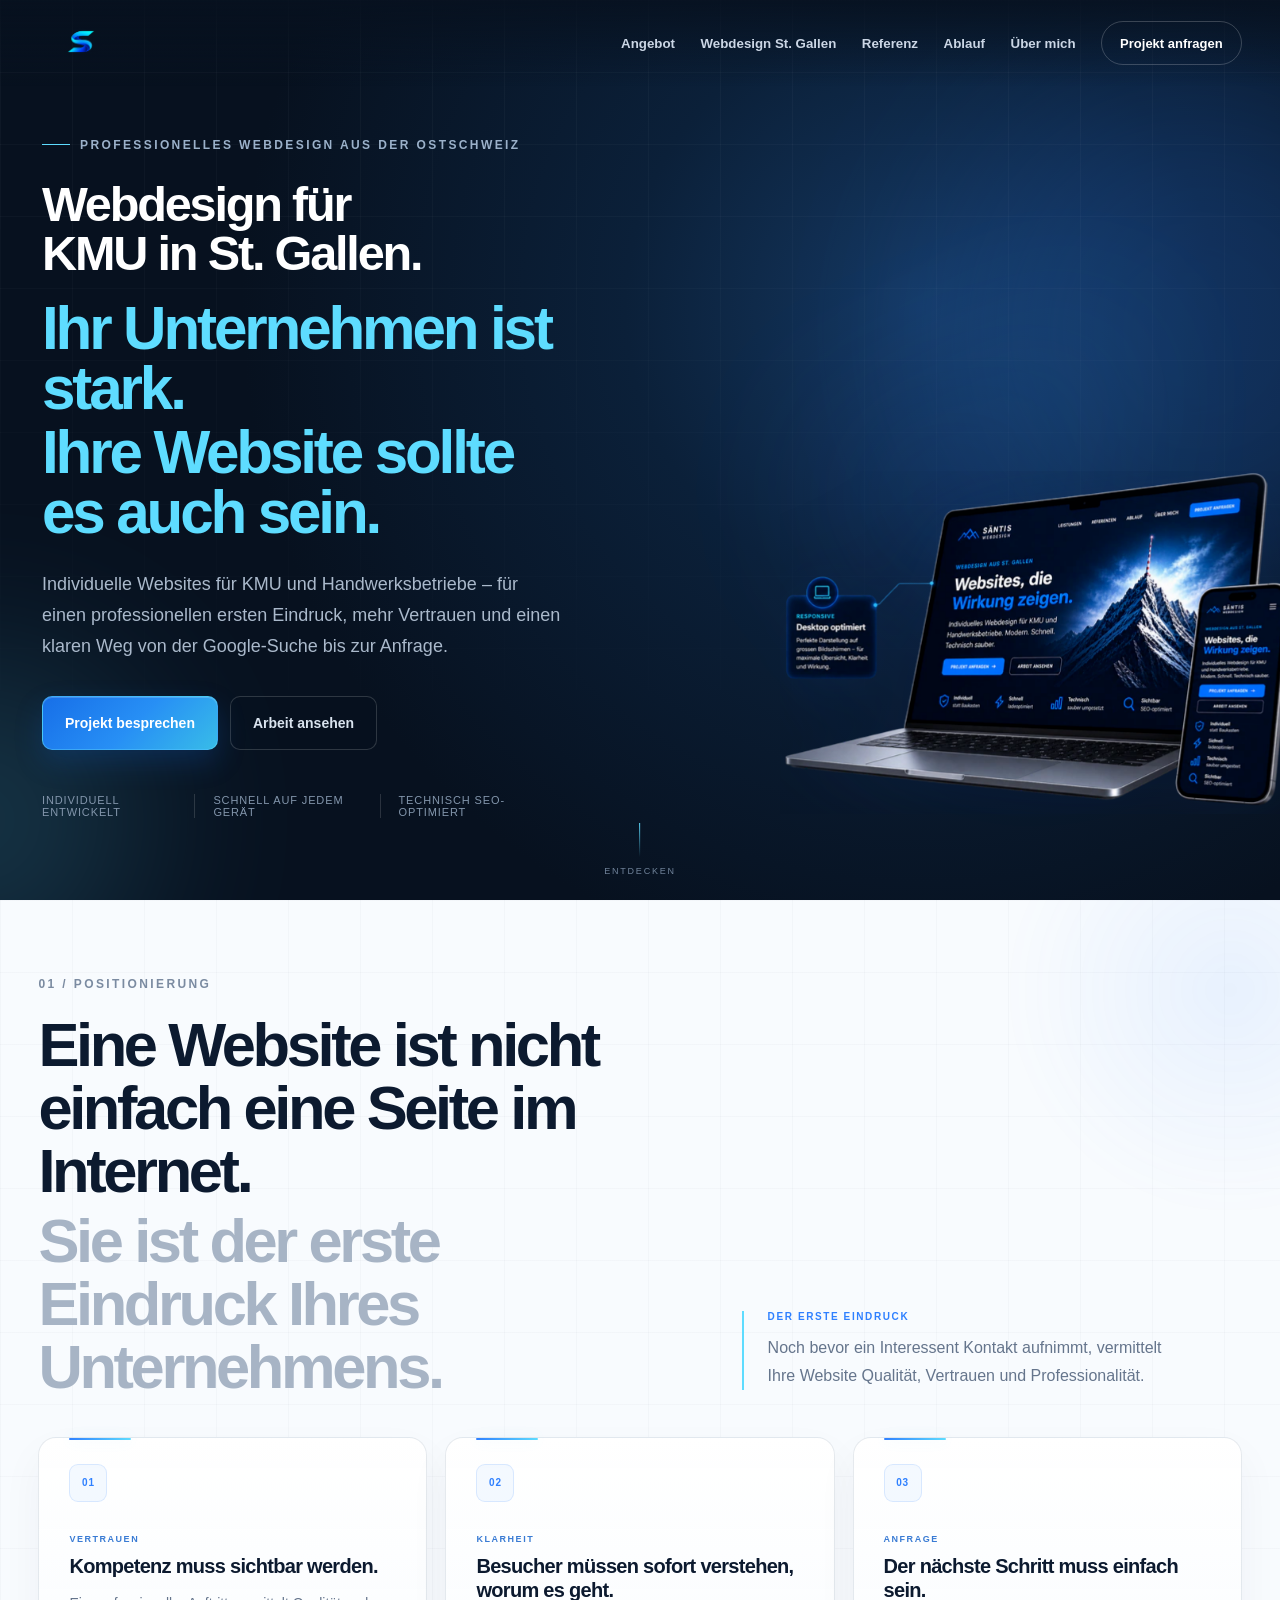
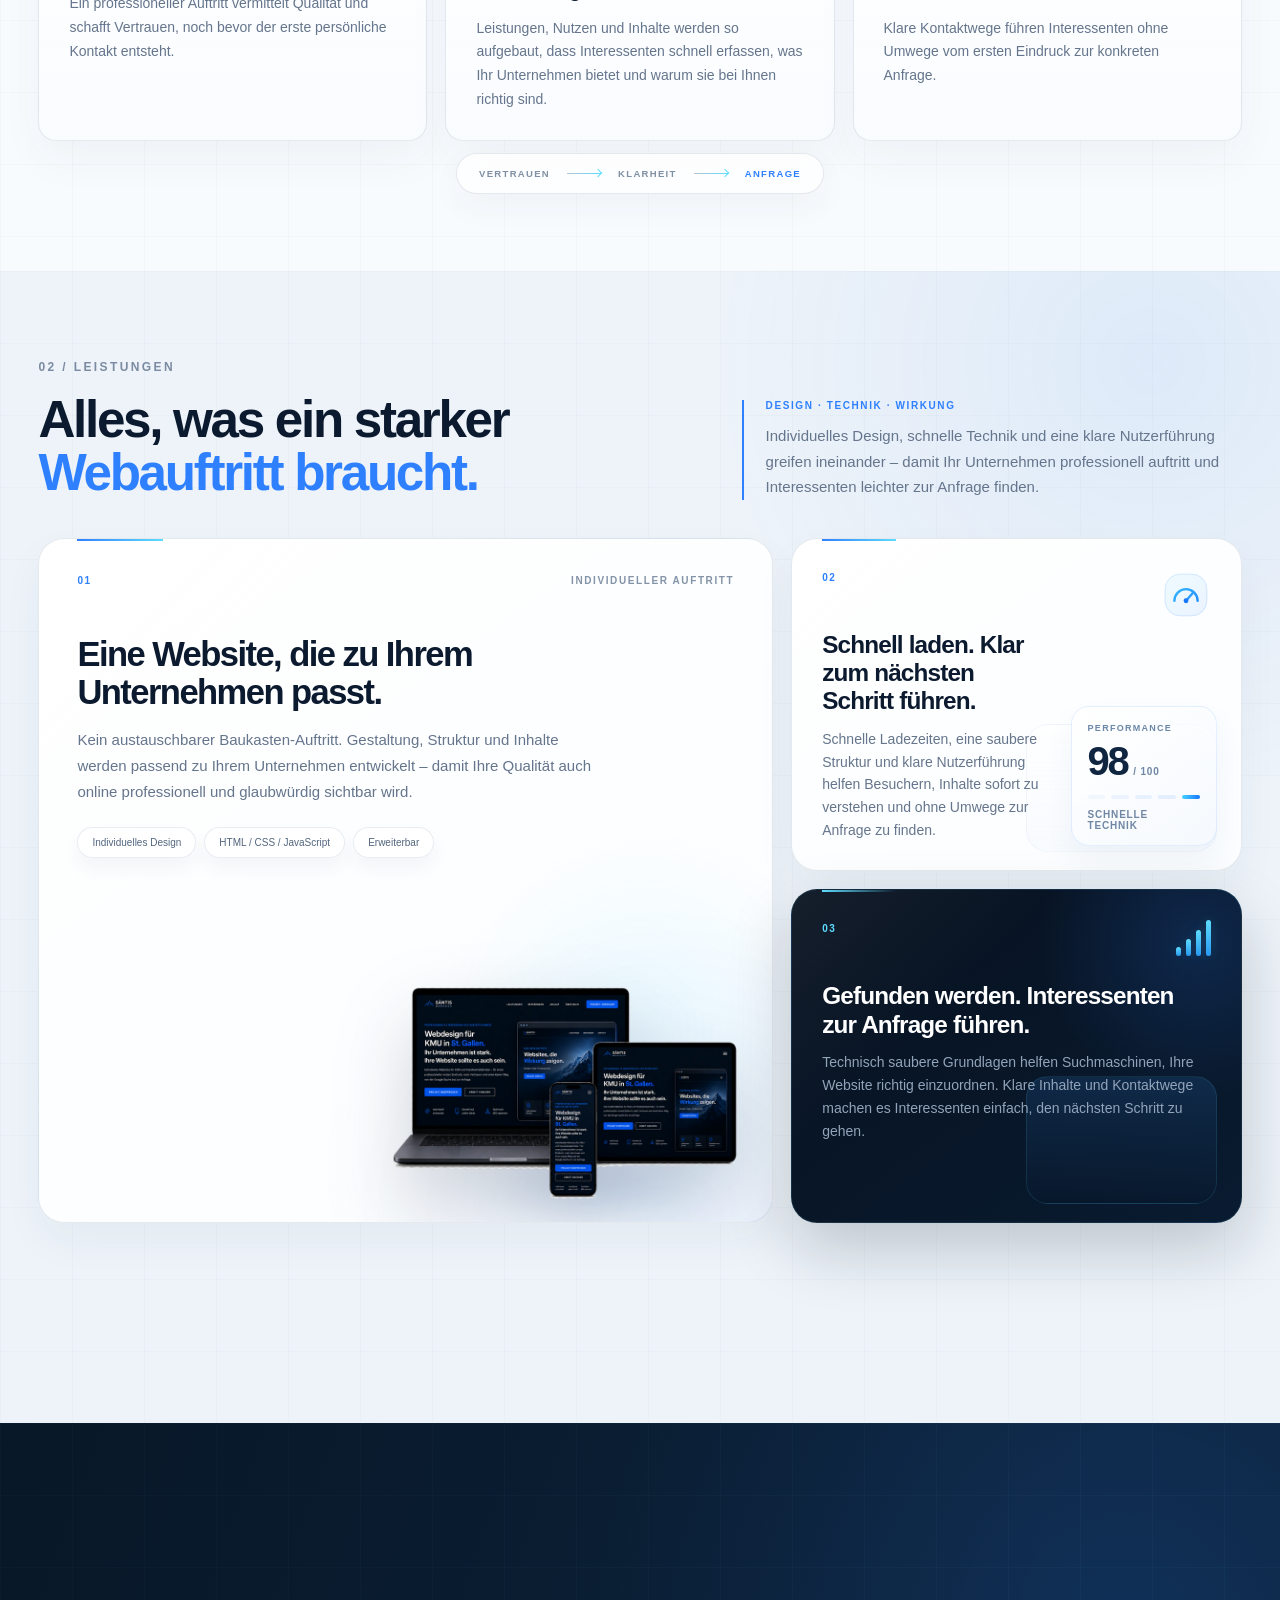
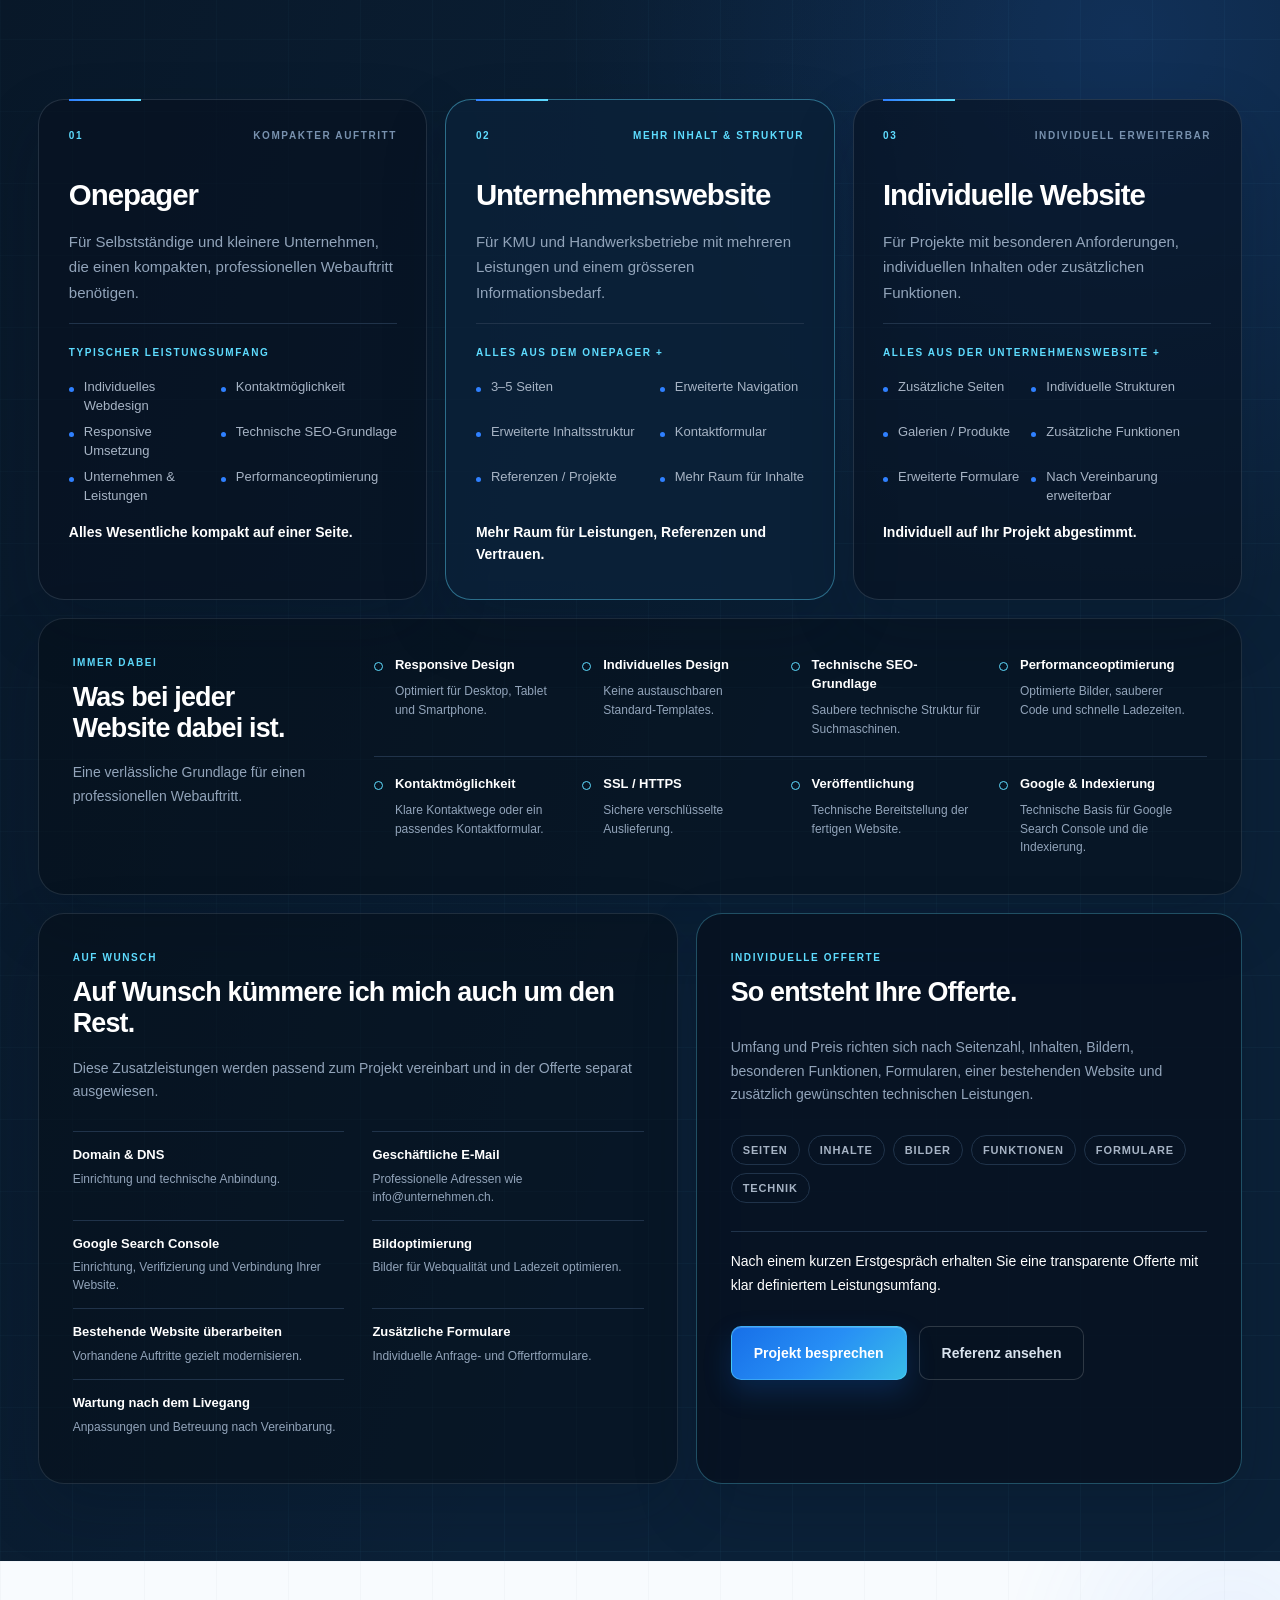
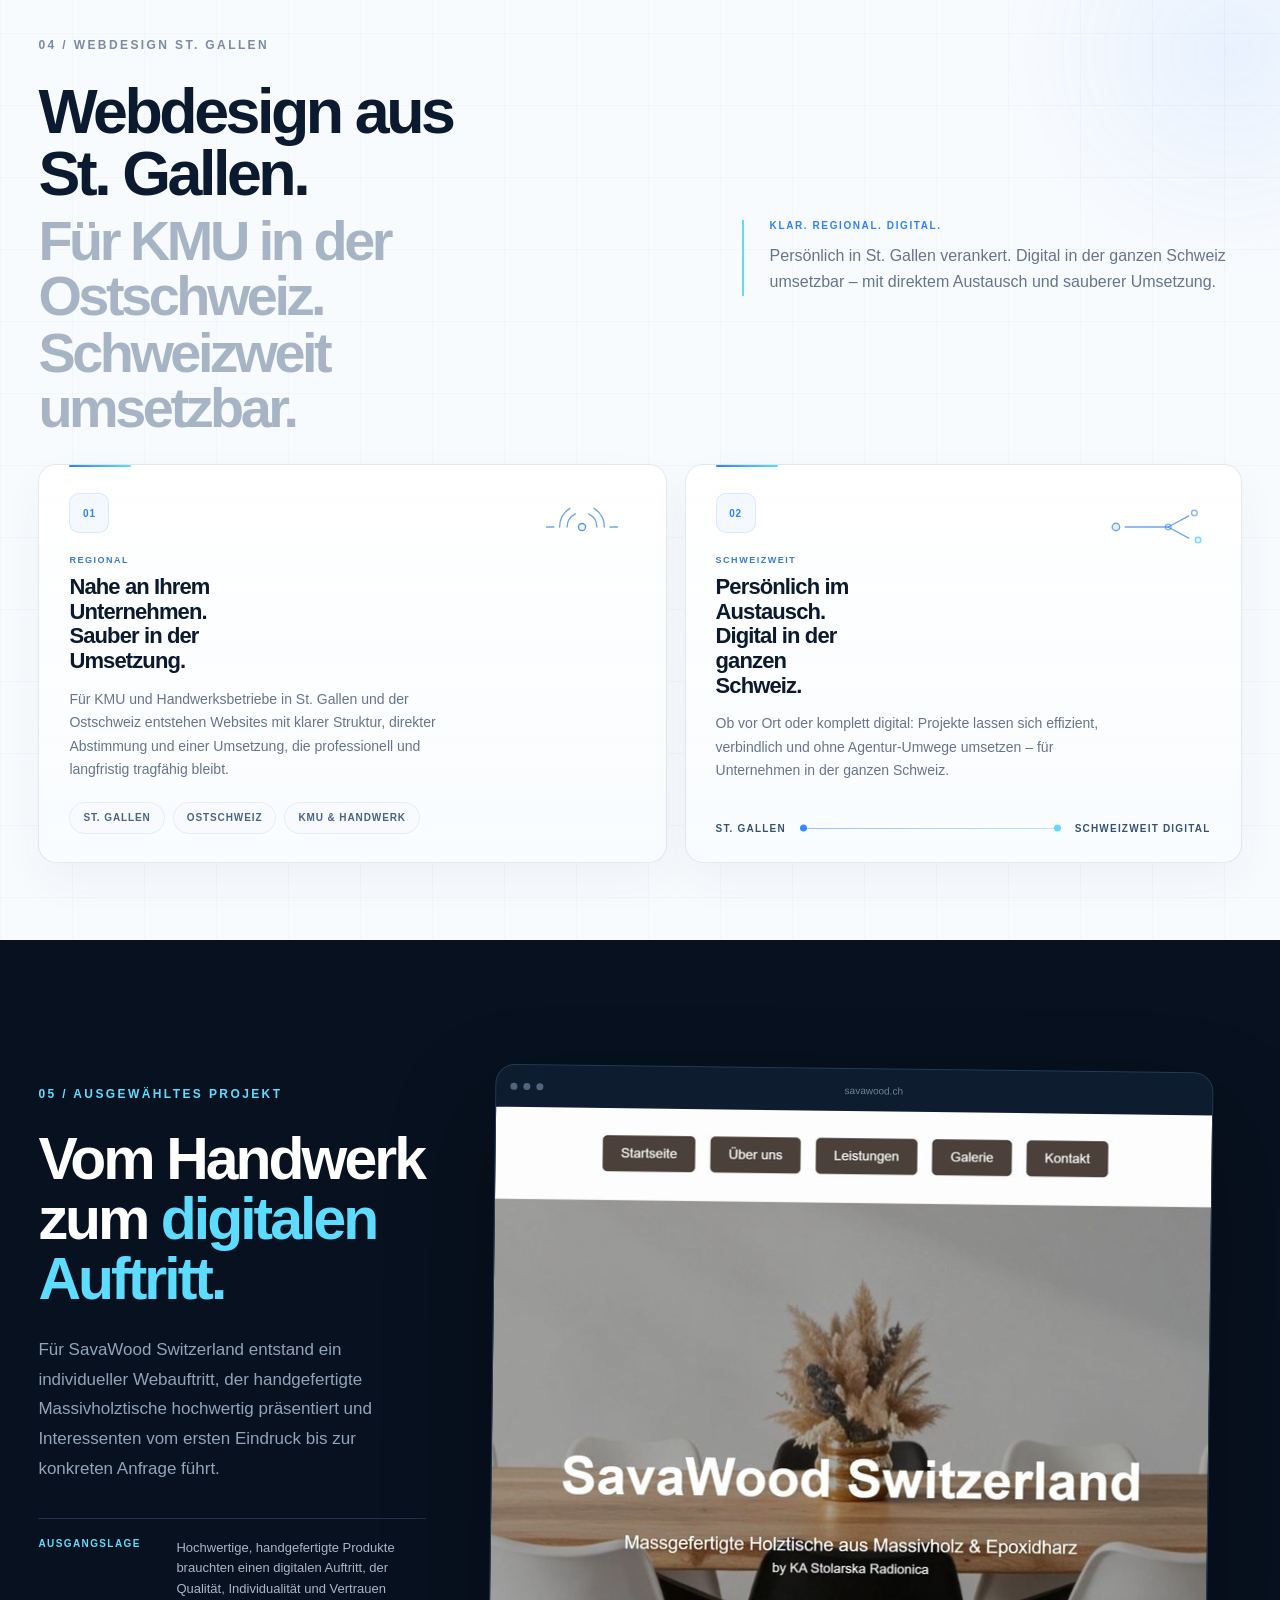
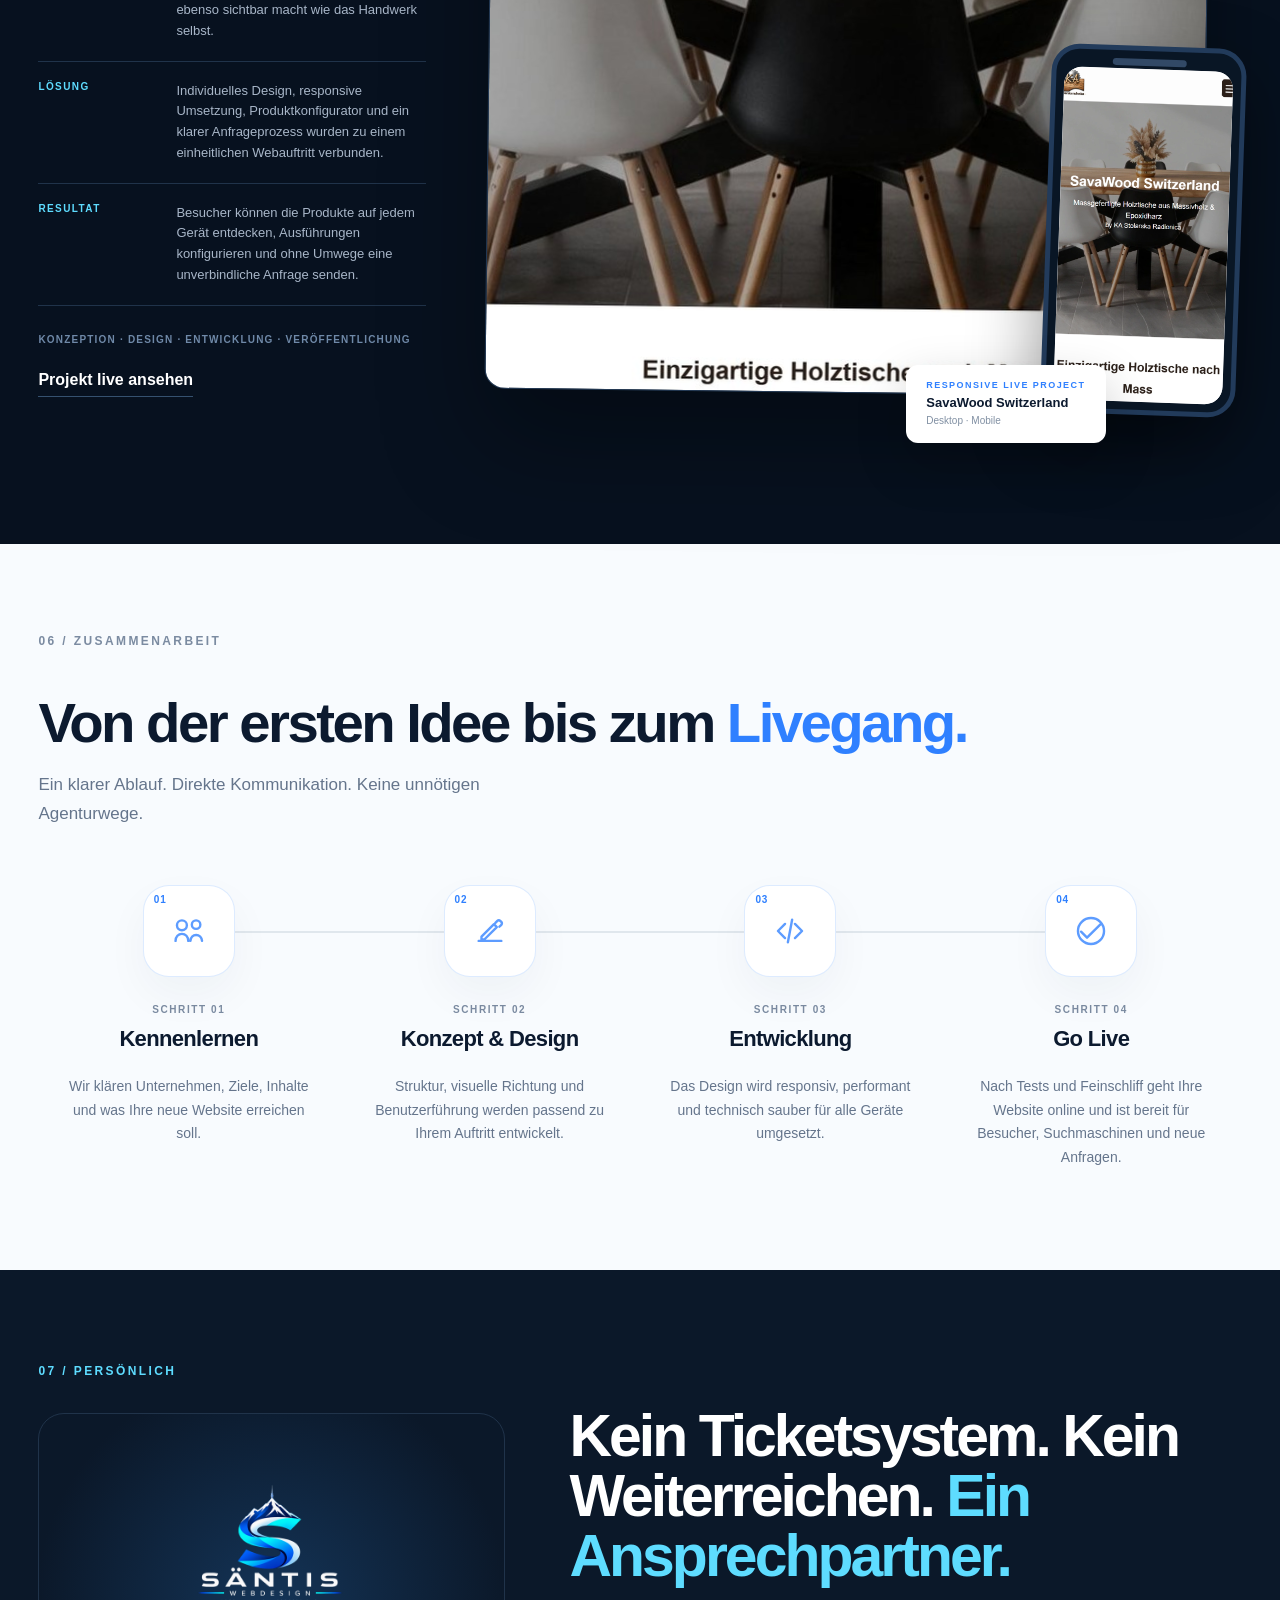
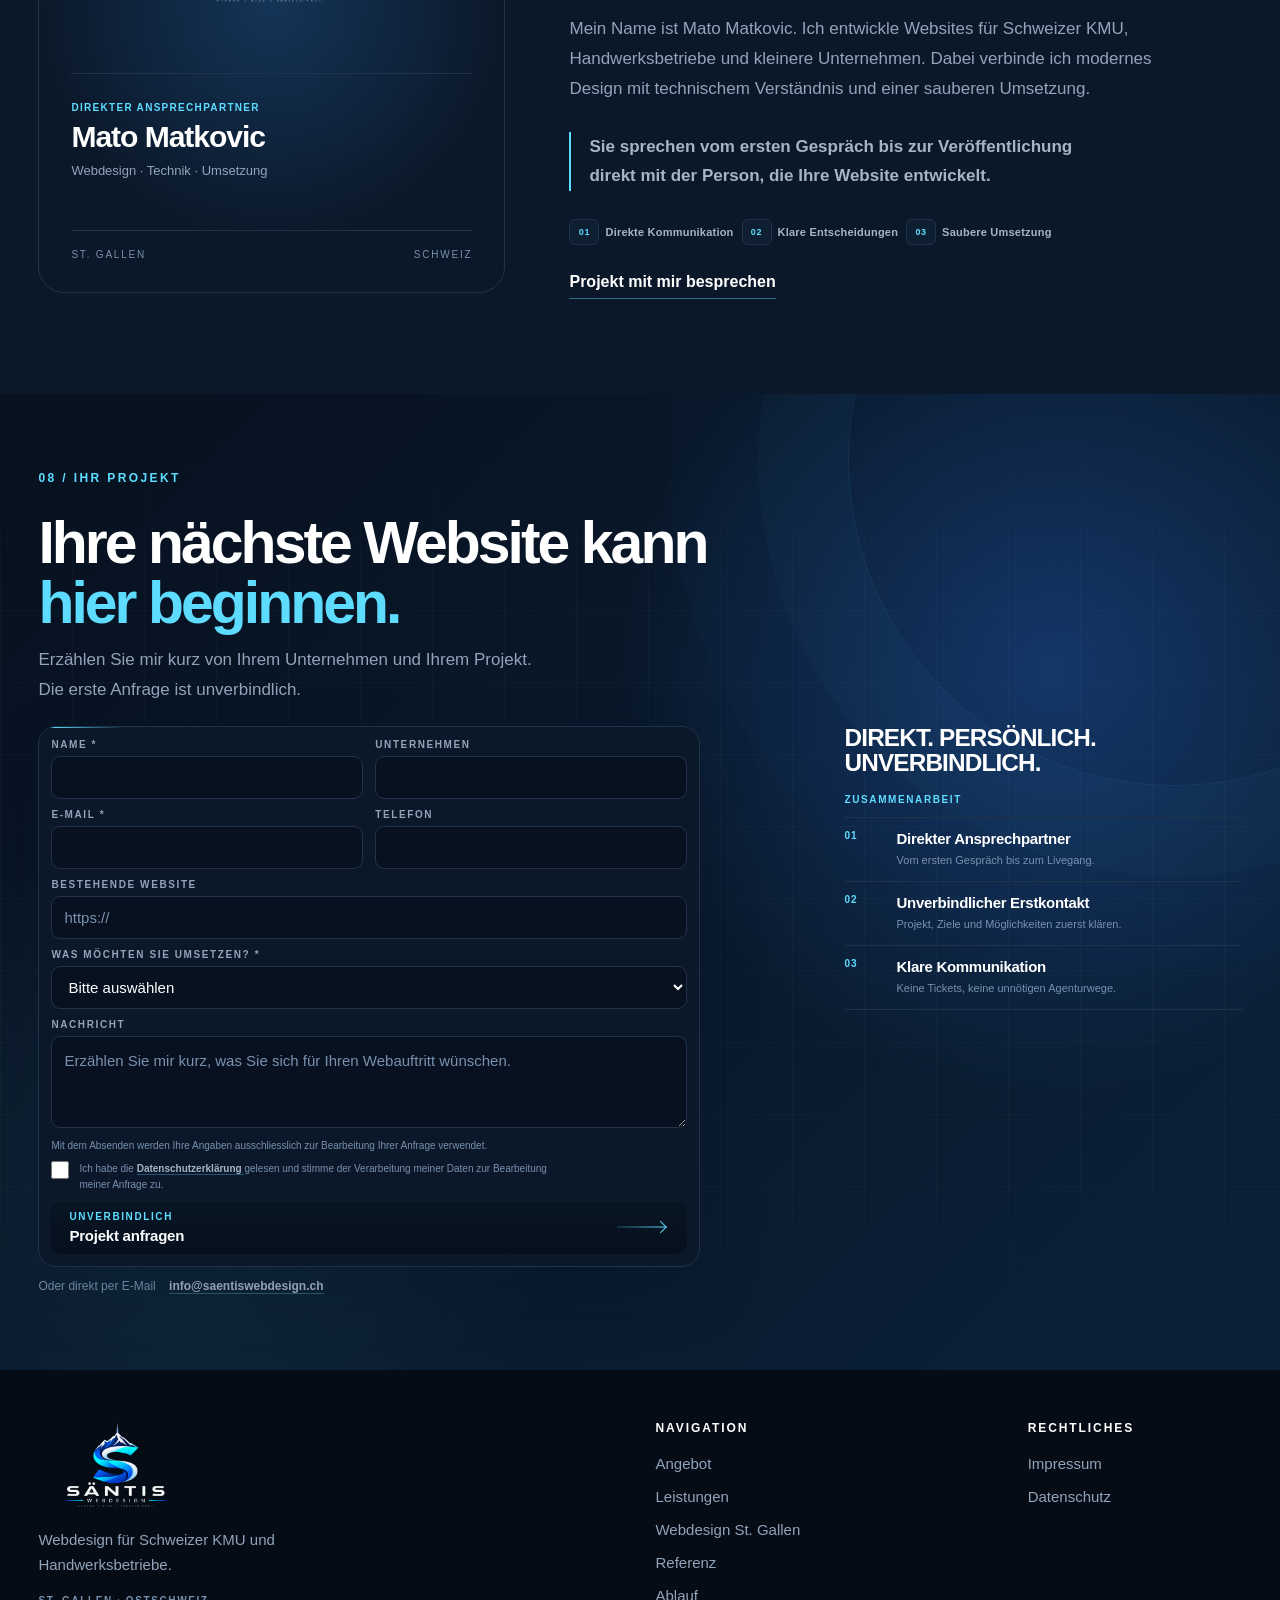
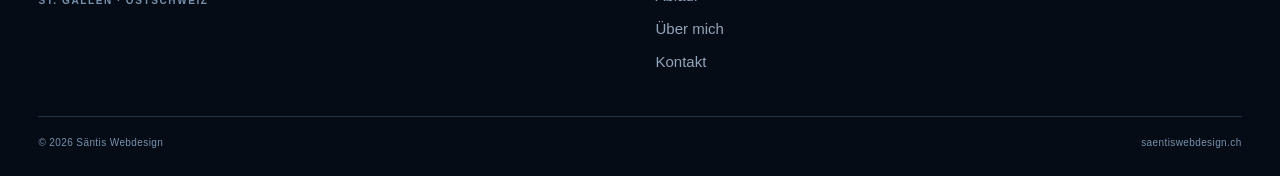
==== commit 8492fbd0: "Improve mobile layout and contact form" ====
--- a/index.html
+++ b/index.html
@@ -2143,13 +2143,12 @@
               <label class="form-field form-field-wide">
 
                 <span>
-                  Nachricht *
+                  Nachricht
                 </span>
 
                 <textarea
                   name="message"
                   rows="5"
-                  required
                   placeholder="Erzählen Sie mir kurz, was Sie sich für Ihren Webauftritt wünschen."
                 ></textarea>
 
--- a/style.css
+++ b/style.css
@@ -448,131 +448,6 @@
 }
 
 
-@media (max-width: 960px) {
-
-    html {
-        scroll-padding-top: 5.5rem;
-    }
-
-    :is(.header, .header.scrolled) {
-        height: auto;
-        min-height: 4.5rem;
-
-        background: rgba(7, 17, 31, .98);
-
-        backdrop-filter: blur(16px);
-    }
-
-    .nav {
-        height: auto;
-        min-height: 4.5rem;
-
-        gap: 16px;
-
-        padding-inline: clamp(14px, 2vw, 18px);
-    }
-
-    .logo {
-        width: clamp(4rem, 8vw, 5rem);
-        height: auto;
-
-        aspect-ratio: 1;
-    }
-
-    .logo img {
-        width: min(85%, 4.25rem);
-        height: auto;
-
-        aspect-ratio: 1;
-    }
-
-    .burger {
-        display: block;
-        z-index: 2;
-    }
-
-    .burger[aria-expanded="true"] span:nth-child(1) {
-        transform:
-            translateY(8px)
-            rotate(45deg);
-    }
-
-    .burger[aria-expanded="true"] span:nth-child(2) {
-        opacity: 0;
-    }
-
-    .burger[aria-expanded="true"] span:nth-child(3) {
-        transform:
-            translateY(-8px)
-            rotate(-45deg);
-    }
-
-    .nav-links {
-        position: fixed;
-
-        top: 5rem;
-        left: 14px;
-        right: 14px;
-
-        display: grid;
-
-        gap: 4px;
-
-        padding: 12px;
-
-        background: rgba(8, 25, 43, .99);
-
-        border: 1px solid #1e3855;
-        border-radius: var(--radius-md);
-
-        box-shadow:
-            0 24px 70px rgba(0, 0, 0, .32);
-
-        opacity: 0;
-        visibility: hidden;
-
-        transform:
-            translateY(-12px)
-            scale(.985);
-
-        transition:
-            opacity var(--duration-fast) var(--ease),
-            transform var(--duration-fast) var(--ease),
-            visibility var(--duration-fast) ease;
-    }
-
-    .nav-links.active {
-        opacity: 1;
-        visibility: visible;
-
-        transform: none;
-    }
-
-    .nav-links > li {
-        width: 100%;
-    }
-
-    .nav-links a:not(.nav-cta),
-    .nav-links .nav-cta {
-        display: flex;
-        justify-content: center;
-
-        padding: 16px 15px;
-
-        color: #fff;
-
-        border-radius: 11px;
-
-        font-size: 15px;
-        text-align: center;
-    }
-
-    .nav-cta-item {
-        padding-top: 4px;
-    }
-}
-
-
 /* =========================================================
    7. HERO
    ========================================================= */
@@ -1018,12 +893,6 @@
             var(--cyan),
             transparent
         );
-}
-
-@media (min-width: 1101px) and (hover: hover) and (pointer: fine) {
-    .hero-stage:hover .hero-stage-image {
-        transform: translate3d(0, -6px, 0);
-    }
 }
 
 
@@ -1251,8 +1120,6 @@
 }
 
 .positioning-local .positioning-head {
-    grid-template-columns: minmax(0, 1fr) minmax(340px, var(--editorial-column-width));
-    max-width: none;
     align-items: center;
     gap: 24px var(--editorial-column-gap);
 }
@@ -1295,7 +1162,6 @@
 }
 
 .positioning-local .positioning-intro p {
-    max-width: none;
     line-height: 1.68;
 }
 
@@ -1337,7 +1203,6 @@
 }
 
 .positioning-local .positioning-point h3 {
-    margin-bottom: 14px;
     font-size: clamp(22px, 1.72vw, 34px);
     line-height: 1.12;
     letter-spacing: -.04em;
@@ -1354,7 +1219,6 @@
 
 .positioning-local .positioning-point p {
     max-width: 50ch;
-    font-size: 14px;
     line-height: 1.68;
 }
 
@@ -1480,323 +1344,6 @@
 .positioning-local-route i::after {
     right: 0;
     background: rgba(89, 210, 255, .9);
-}
-
-@media (hover: hover) and (pointer: fine) {
-    .positioning-point:hover {
-        transform: translateY(-7px);
-        background: linear-gradient(180deg, #fff, #f7fbff);
-        border-color: rgba(47, 128, 255, .24);
-        box-shadow: 0 26px 58px rgba(17, 55, 98, .09);
-    }
-
-    .positioning-point:hover::before {
-        width: 96px;
-    }
-
-    .positioning-point:hover .positioning-number {
-        color: #fff;
-        background: linear-gradient(135deg, #246fe0, #2ca7da);
-        border-color: transparent;
-        box-shadow: 0 8px 20px rgba(47, 128, 255, .18);
-    }
-
-    .positioning-local .positioning-point:hover {
-        transform: translateY(-3px);
-        border-color: rgba(47, 128, 255, .18);
-        box-shadow: 0 20px 42px rgba(17, 55, 98, .06);
-    }
-
-    .positioning-local .positioning-point:hover::before {
-        width: 72px;
-    }
-
-    .positioning-local .positioning-point:hover .positioning-number {
-        color: var(--blue);
-        background: rgba(47, 128, 255, .07);
-        border-color: rgba(47, 128, 255, .16);
-        box-shadow: 0 10px 18px rgba(47, 128, 255, .12);
-    }
-
-    .positioning-local .positioning-point:hover .positioning-local-graphic path,
-    .positioning-local .positioning-point:hover .positioning-local-graphic circle {
-        stroke: rgba(22, 119, 255, .92);
-    }
-
-    .positioning-local .positioning-point:hover .positioning-local-route i {
-        background: linear-gradient(90deg, rgba(22, 119, 255, .62), rgba(89, 210, 255, .6));
-    }
-}
-
-@media (max-width: 1100px) {
-    .positioning-head {
-        grid-template-columns: 1fr;
-        max-width: var(--container-tablet);
-        margin-inline: auto;
-    }
-
-    .positioning-head .section-index,
-    .title-positioning,
-    .positioning-intro {
-        grid-column: 1;
-    }
-
-    .positioning-intro {
-        margin: 0;
-    }
-
-    .positioning-flow {
-        grid-template-columns: 1fr;
-        max-width: 760px;
-        margin: 34px auto 0;
-    }
-
-    .positioning-point {
-        min-height: 0;
-        display: grid;
-        grid-template-columns: 54px 1fr;
-        gap: 22px;
-        padding: 26px;
-    }
-
-    .positioning-number {
-        margin-bottom: 0;
-    }
-
-    .positioning-content {
-        max-width: 620px;
-    }
-
-    .positioning-local .positioning-head,
-    .positioning-local .positioning-flow {
-        grid-template-columns: 1fr;
-        max-width: var(--container-tablet);
-    }
-
-    .positioning-local .positioning-flow {
-        gap: 16px;
-    }
-
-    .positioning-local .positioning-point {
-        min-height: 0;
-        padding: 26px;
-    }
-
-    .positioning-point-local-primary .positioning-content,
-    .positioning-point-local-secondary .positioning-content {
-        max-width: 100%;
-    }
-
-    .positioning-local-graphic {
-        top: 24px;
-        right: 24px;
-        width: 104px;
-        height: 64px;
-    }
-}
-
-@media (max-width: 800px) {
-    .positioning {
-        --positioning-gap: var(--section-content-gap);
-    }
-
-    .positioning-head {
-        text-align: center;
-    }
-
-    .title-positioning {
-        max-width: 650px;
-        margin-inline: auto;
-        font-size: clamp(36px, 8.7vw, 50px);
-        text-align: center;
-    }
-
-    .positioning-intro {
-        max-width: 570px;
-        margin-inline: auto;
-        font-size: 15px;
-        line-height: 1.65;
-        text-align: center;
-    }
-
-    .positioning-flow {
-        gap: 12px;
-        margin-top: var(--positioning-gap);
-    }
-
-    .positioning-point {
-        grid-template-columns: 1fr;
-        gap: 16px;
-        padding: 24px 21px 26px;
-        text-align: center;
-    }
-
-    .positioning-point::before {
-        left: 50%;
-        transform: translateX(-50%);
-    }
-
-    .positioning-number,
-    .positioning-content {
-        margin-inline: auto;
-    }
-
-    .positioning-point h3 {
-        font-size: 20px;
-    }
-
-    .positioning-point p {
-        font-size: 14px;
-    }
-
-    .positioning-result {
-        gap: 10px;
-        margin-top: 24px;
-        padding: 12px 15px;
-        font-size: 8px;
-        letter-spacing: .1em;
-    }
-
-    .positioning-result i {
-        width: 20px;
-    }
-
-    .positioning-local .positioning-head {
-        text-align: left;
-    }
-
-    .positioning-local .title-positioning {
-        max-width: 100%;
-        margin-inline: 0;
-        font-size: clamp(36px, 8.8vw, 54px);
-        text-align: left;
-    }
-
-    .positioning-local .title-positioning span {
-        max-width: 100%;
-        margin-top: 8px;
-    }
-
-    .positioning-local .positioning-intro {
-        max-width: 100%;
-        margin-inline: 0;
-        padding-left: 18px;
-        text-align: left;
-    }
-
-    .positioning-local .positioning-intro p {
-        max-width: 100%;
-    }
-
-    .positioning-local .positioning-point {
-        gap: 14px;
-        padding: 23px 21px 24px;
-        text-align: left;
-    }
-
-    .positioning-local .positioning-point::before {
-        left: 22px;
-        transform: none;
-    }
-
-    .positioning-local .positioning-number,
-    .positioning-local .positioning-content {
-        margin-inline: 0;
-    }
-
-    .positioning-local .positioning-point h3,
-    .positioning-point-local-secondary h3 {
-        max-width: 100%;
-        font-size: clamp(20px, 5.4vw, 27px);
-    }
-
-    .positioning-local .positioning-point p {
-        max-width: 100%;
-    }
-
-    .positioning-local-tags {
-        gap: 8px;
-        padding-top: 18px;
-    }
-
-    .positioning-local-tags li {
-        min-height: 34px;
-        padding-inline: 13px;
-        font-size: 10px;
-    }
-
-    .positioning-local-graphic {
-        top: 20px;
-        right: 20px;
-        width: 92px;
-        height: 56px;
-    }
-
-    .positioning-local-route {
-        grid-template-columns: 1fr;
-        gap: 8px;
-        padding-top: 18px;
-    }
-
-    .positioning-local-route i {
-        width: 100%;
-    }
-
-    .positioning-local-route span,
-    .positioning-local-route strong {
-        white-space: normal;
-    }
-}
-
-@media (max-width: 480px) {
-    .positioning-point {
-        padding: 20px 18px 22px;
-    }
-
-    .positioning-result {
-        width: 100%;
-        gap: 7px;
-        padding-inline: 10px;
-        white-space: nowrap;
-    }
-
-    .positioning-result i {
-        width: 14px;
-    }
-
-    .positioning-local .title-positioning {
-        font-size: clamp(34px, 11vw, 46px);
-    }
-
-    .positioning-local .positioning-point {
-        padding: 21px 18px 22px;
-    }
-
-    .positioning-local-tags {
-        gap: 7px;
-    }
-
-    .positioning-local .positioning-intro {
-        padding-left: 16px;
-    }
-
-    .positioning-local-graphic {
-        position: static;
-        width: 84px;
-        height: 52px;
-        margin: -2px 0 6px auto;
-    }
-}
-
-@media (prefers-reduced-motion: reduce) {
-    .positioning-local .positioning-point,
-    .positioning-local .positioning-point::before,
-    .positioning-local .positioning-number,
-    .positioning-local .positioning-local-graphic path,
-    .positioning-local .positioning-local-graphic circle {
-        transition: none;
-        transform: none;
-    }
 }
 
 
@@ -2095,7 +1642,6 @@
 }
 
 .service-panel-performance {
-    min-height: 226px;
     padding-right: 200px;
 }
 
@@ -2384,323 +1930,6 @@
     line-height: 1.55;
 }
 
-@media (hover: hover) and (pointer: fine) {
-    :is(.service-main, .service-panel) {
-        transition:
-            transform .32s var(--ease),
-            border-color .32s var(--ease),
-            box-shadow .32s var(--ease);
-    }
-
-    .service-main,
-    .service-device-preview,
-    .service-device-cutout,
-    .service-tags span,
-    .service-performance-metric,
-    .performance-mark,
-    .performance-metric-bars i {
-        transition:
-            transform .34s var(--ease),
-            opacity .34s var(--ease),
-            box-shadow .34s var(--ease),
-            border-color .34s var(--ease),
-            background .34s var(--ease);
-    }
-
-    :is(.service-main, .service-panel):hover {
-        transform: translateY(-5px);
-        border-color: rgba(47, 128, 255, .2);
-        box-shadow: var(--shadow-elevated);
-    }
-
-    .service-main:hover::before {
-        width: 112px;
-    }
-
-    .service-main:hover .service-device-preview {
-        transform: translateY(-2px);
-    }
-
-    .service-main:hover .service-device-cutout {
-        transform: translateY(-6px);
-        filter:
-            drop-shadow(0 42px 46px rgba(9, 24, 44, .22))
-            contrast(1.01)
-            saturate(1.03);
-    }
-
-    .service-main:hover .service-tags span {
-        color: #405670;
-        background: rgba(255, 255, 255, .98);
-        border-color: rgba(47, 128, 255, .18);
-        box-shadow: 0 12px 22px rgba(30, 60, 97, .07);
-    }
-
-    .service-panel:hover::after {
-        opacity: .92;
-    }
-
-    .service-panel-performance:hover {
-        transform: translateY(-3px);
-        box-shadow: 0 24px 56px rgba(15, 48, 84, .08);
-    }
-
-    .service-panel-performance:hover .performance-mark {
-        transform: translateY(-1px);
-    }
-
-    .service-panel-performance:hover .service-performance-metric {
-        transform: translateY(-2px);
-        box-shadow:
-            0 20px 34px rgba(56, 95, 144, .08),
-            inset 0 1px 0 rgba(255, 255, 255, .92);
-    }
-
-    .service-panel-performance:hover .performance-metric-bars i:nth-child(1) { transform: translateY(-1px); }
-    .service-panel-performance:hover .performance-metric-bars i:nth-child(2) { transform: translateY(-2px); }
-    .service-panel-performance:hover .performance-metric-bars i:nth-child(3) { transform: translateY(-3px); }
-    .service-panel-performance:hover .performance-metric-bars i:nth-child(4) { transform: translateY(-4px); }
-    .service-panel-performance:hover .performance-metric-bars i:nth-child(5) { transform: translateY(-5px); }
-
-    .service-panel-dark:hover {
-        border-color: rgba(94, 220, 255, .25);
-        box-shadow: 0 34px 78px rgba(3, 14, 29, .28);
-    }
-
-    .service-strip article {
-        transition: background .28s var(--ease);
-    }
-
-    .service-strip article:hover {
-        background:
-            linear-gradient(
-                180deg,
-                rgba(47, 128, 255, .06),
-                rgba(255, 255, 255, .02)
-            );
-    }
-}
-
-@media (max-width: 1100px) {
-    .section-top {
-        grid-template-columns: 1fr;
-        max-width: var(--container-tablet);
-        gap: 20px;
-    }
-
-    .section-top .section-index {
-        grid-column: 1;
-    }
-
-    .services-intro {
-        max-width: 620px;
-    }
-
-    .service-showcase {
-        grid-template-columns: 1fr;
-    }
-
-    .service-main {
-        min-height: 450px;
-    }
-
-    .service-side {
-        grid-template-columns: repeat(2, minmax(0, 1fr));
-        grid-template-rows: auto;
-        gap: 18px;
-    }
-
-    .service-panel::after {
-        width: 36%;
-    }
-
-    .service-panel-performance {
-        padding-right: 184px;
-    }
-
-    .service-performance-metric {
-        width: 136px;
-    }
-
-    .service-device-preview {
-        width: 44%;
-        height: 194px;
-    }
-
-    .service-strip {
-        grid-template-columns: repeat(2, minmax(0, 1fr));
-    }
-
-    .service-strip article:nth-child(3) {
-        border-left: 0;
-    }
-
-    .service-strip article:nth-child(n + 3) {
-        border-top: 1px solid rgba(31, 66, 105, .09);
-    }
-}
-
-@media (max-width: 800px) {
-    .services .section-top {
-        padding-top: 0;
-        text-align: center;
-    }
-
-    .services-intro {
-        max-width: 580px;
-        margin-inline: auto;
-        padding: 18px 0 0;
-        border-left: 0;
-        border-top: 1px solid rgba(47, 128, 255, .22);
-        text-align: center;
-    }
-
-    .service-showcase {
-        gap: 12px;
-    }
-
-    :is(.service-main, .service-panel) {
-        text-align: center;
-    }
-
-    .service-main {
-        min-height: auto;
-        padding: 28px 24px 198px;
-    }
-
-    .service-main::before,
-    .service-panel::before {
-        left: 50%;
-        transform: translateX(-50%);
-    }
-
-    .service-panel::after {
-        display: none;
-    }
-
-    .service-meta {
-        justify-content: center;
-        gap: 18px;
-    }
-
-    .service-main h3 {
-        max-width: 590px;
-        margin: 42px auto 15px;
-        font-size: clamp(28px, 7vw, 36px);
-    }
-
-    .service-main > p {
-        max-width: 580px;
-        margin-inline: auto;
-        font-size: 15px;
-        line-height: 1.67;
-    }
-
-    .service-tags {
-        justify-content: center;
-    }
-
-    .service-device-preview {
-        right: 50%;
-        bottom: 18px;
-        width: min(78%, 410px);
-        height: 236px;
-        transform: translateX(50%);
-    }
-
-    .service-side {
-        grid-template-columns: 1fr;
-        gap: 12px;
-    }
-
-    .service-panel {
-        min-height: 208px;
-        padding: 26px 24px;
-    }
-
-    .service-panel-performance {
-        padding: 26px 24px 188px;
-    }
-
-    .service-panel h3 {
-        max-width: 560px;
-        margin: 40px auto 12px;
-        font-size: 23px;
-    }
-
-    .service-panel p {
-        max-width: 520px;
-        margin-inline: auto;
-        font-size: 14px;
-    }
-
-    .performance-mark {
-        right: 50%;
-        transform: translateX(50%);
-    }
-
-    .service-performance-metric {
-        right: 50%;
-        bottom: 22px;
-        transform: translateX(50%);
-    }
-
-    .service-strip {
-        grid-template-columns: 1fr;
-        margin-top: 12px;
-    }
-
-    .service-strip article {
-        grid-template-columns: 28px 1fr;
-        padding: 18px 20px;
-        text-align: left;
-    }
-
-    .service-strip article + article {
-        border-left: 0;
-        border-top: 1px solid rgba(31, 66, 105, .09);
-    }
-}
-
-@media (prefers-reduced-motion: reduce) {
-    .service-panel-performance,
-    .performance-mark,
-    .service-performance-metric,
-    .performance-metric-bars i {
-        transition: none;
-        transform: none;
-    }
-}
-
-@media (max-width: 480px) {
-    .service-main {
-        padding: 24px 19px 176px;
-    }
-
-    .service-main h3 {
-        margin-top: 38px;
-        font-size: 28px;
-    }
-
-    .service-device-preview {
-        width: 88%;
-        height: 194px;
-    }
-
-    .service-panel {
-        min-height: 205px;
-        padding: 23px 20px;
-    }
-
-    .service-panel h3 {
-        font-size: 22px;
-    }
-
-    .service-strip article {
-        padding: 17px 16px;
-    }
-}
-
 
 /* =========================================================
    11. ANGEBOT
@@ -3145,153 +2374,6 @@
 
     gap: var(--space-sm);
     margin-top: var(--space-lg);
-}
-
-@media (hover: hover) and (pointer: fine) {
-    .offer-card:hover {
-        transform: translateY(-3px);
-
-        border-color: rgba(94, 220, 255, .46);
-
-        background-color: rgba(11, 33, 56, .82);
-        box-shadow: 0 30px 70px rgba(3, 14, 29, .28);
-    }
-}
-
-@media (min-width: 1101px) and (max-width: 1280px) {
-    .offer-scope ul {
-        grid-template-rows: repeat(3, 2lh);
-    }
-}
-
-@media (max-width: 1100px) {
-    .offer-head {
-        grid-template-columns: 1fr;
-        max-width: var(--container-tablet);
-        margin-inline: auto;
-
-        gap: var(--space-lg);
-    }
-
-    .offer-intro {
-        max-width: 680px;
-    }
-
-    .offer-models {
-        grid-template-columns: repeat(2, minmax(0, 1fr));
-    }
-
-    .offer-card:last-child {
-        grid-column: 1 / -1;
-    }
-
-    .offer-card > p,
-    .offer-card-outcome {
-        min-height: 0;
-    }
-
-    .offer-included {
-        grid-template-columns: 1fr;
-    }
-
-    .offer-feature-grid {
-        grid-template-columns: repeat(2, minmax(0, 1fr));
-    }
-
-    .offer-feature-grid li:nth-child(n + 3) {
-        padding-top: 18px;
-
-        border-top: 1px solid var(--line-dark);
-    }
-
-    .offer-feature-grid li:nth-child(n + 3)::before {
-        top: 24px;
-    }
-
-    .offer-bottom {
-        grid-template-columns: 1fr;
-    }
-}
-
-@media (max-width: 800px) {
-    .offer-head {
-        text-align: center;
-    }
-
-    .offer-intro {
-        margin-inline: auto;
-        text-align: left;
-    }
-
-    .offer-models {
-        grid-template-columns: 1fr;
-    }
-
-    .offer-card:last-child {
-        grid-column: auto;
-    }
-
-    .offer-card {
-        padding: 24px 22px;
-    }
-
-    .offer-card h3 {
-        margin-top: 34px;
-    }
-
-    .offer-included,
-    .offer-extras,
-    .offer-quote {
-        padding: 24px 21px;
-    }
-
-    .offer-extra-list {
-        grid-template-columns: 1fr;
-    }
-
-    .offer-actions {
-        flex-direction: column;
-    }
-}
-
-@media (max-width: 480px) {
-    .offer-card-meta {
-        align-items: flex-start;
-    }
-
-    .offer-card h3 {
-        font-size: clamp(22px, 7vw, 26px);
-    }
-
-    .offer-card-meta small {
-        max-width: 150px;
-    }
-
-    .offer-feature-grid,
-    .offer-scope ul {
-        grid-template-columns: 1fr;
-    }
-
-    .offer-scope ul {
-        grid-template-rows: none;
-        grid-auto-flow: row;
-    }
-
-    .offer-feature-grid li:nth-child(n + 2) {
-        padding-top: 18px;
-
-        border-top: 1px solid var(--line-dark);
-    }
-
-    .offer-feature-grid li:nth-child(n + 2)::before {
-        top: 24px;
-    }
-}
-
-@media (prefers-reduced-motion: reduce) {
-    .offer-card {
-        transition: none;
-    }
 }
 
 
@@ -3767,47 +2849,6 @@
     line-height: 1.7;
 }
 
-@media (hover: hover) and (pointer: fine) {
-
-    .process-item:hover {
-        --process-node-color: var(--cyan);
-        --process-node-background: var(--surface-dark-blue);
-        --process-node-border: rgba(47, 128, 255, .46);
-        --process-node-shadow:
-            0 16px 34px rgba(13, 48, 86, .16),
-            inset 0 1px 0 rgba(255, 255, 255, .08);
-        --process-node-offset: -3px;
-        --process-index-color: var(--cyan);
-        --process-eyebrow-color: var(--blue);
-        --process-title-color: var(--blue);
-        --process-copy-border: rgba(47, 128, 255, .34);
-    }
-
-    .process-item:hover h3 {
-        transform: translateY(-2px);
-    }
-
-    .process-item:hover h3::after {
-        width: 38px;
-    }
-}
-
-@media (max-width: 1100px), (hover: none), (pointer: coarse) {
-
-    .process-item.is-active {
-        --process-node-color: var(--cyan);
-        --process-node-background: var(--surface-dark-blue);
-        --process-node-border: rgba(47, 128, 255, .46);
-        --process-node-shadow:
-            0 16px 34px rgba(13, 48, 86, .16),
-            inset 0 1px 0 rgba(255, 255, 255, .08);
-        --process-node-offset: -3px;
-        --process-index-color: var(--cyan);
-        --process-eyebrow-color: var(--blue);
-        --process-title-color: var(--blue);
-        --process-copy-border: rgba(47, 128, 255, .34);
-    }
-}
 
 /* =========================================================
    14. ÜBER MICH
@@ -4581,13 +3622,13 @@
 
     display: block;
 
-    max-width: 600px;
+    max-width: 320px;
 
     margin-bottom: var(--space-md);
 
     color: var(--white);
 
-    font-size: 60px;
+    font-size: var(--font-size-card);
     font-weight: var(--font-weight-heading);
 
     line-height: 1.02;
@@ -4912,11 +3953,514 @@
 }
 
 
+
 /* =========================================================
-   22. TABLET
+   22. DESKTOP-INTERAKTIONEN
    ========================================================= */
 
+@media (min-width: 1101px) and (hover: hover) and (pointer: fine) {
+
+    .hero-stage:hover .hero-stage-image {
+        transform: translate3d(0, -6px, 0);
+    }
+}
+
+@media (hover: hover) and (pointer: fine) {
+
+    .positioning-point:hover {
+        transform: translateY(-7px);
+        background: linear-gradient(180deg, #fff, #f7fbff);
+        border-color: rgba(47, 128, 255, .24);
+        box-shadow: 0 26px 58px rgba(17, 55, 98, .09);
+    }
+
+    .positioning-point:hover::before {
+        width: 96px;
+    }
+
+    .positioning-point:hover .positioning-number {
+        color: #fff;
+        background: linear-gradient(135deg, #246fe0, #2ca7da);
+        border-color: transparent;
+        box-shadow: 0 8px 20px rgba(47, 128, 255, .18);
+    }
+
+    .positioning-local .positioning-point:hover {
+        transform: translateY(-3px);
+        border-color: rgba(47, 128, 255, .18);
+        box-shadow: 0 20px 42px rgba(17, 55, 98, .06);
+    }
+
+    .positioning-local .positioning-point:hover::before {
+        width: 72px;
+    }
+
+    .positioning-local .positioning-point:hover .positioning-number {
+        color: var(--blue);
+        background: rgba(47, 128, 255, .07);
+        border-color: rgba(47, 128, 255, .16);
+        box-shadow: 0 10px 18px rgba(47, 128, 255, .12);
+    }
+
+    .positioning-local .positioning-point:hover .positioning-local-graphic path,
+    .positioning-local .positioning-point:hover .positioning-local-graphic circle {
+        stroke: rgba(22, 119, 255, .92);
+    }
+
+    .positioning-local .positioning-point:hover .positioning-local-route i {
+        background: linear-gradient(90deg, rgba(22, 119, 255, .62), rgba(89, 210, 255, .6));
+    }
+
+    :is(.service-main, .service-panel) {
+        transition:
+            transform .32s var(--ease),
+            border-color .32s var(--ease),
+            box-shadow .32s var(--ease);
+    }
+
+    .service-device-preview,
+    .service-device-cutout,
+    .service-tags span,
+    .service-performance-metric,
+    .performance-mark,
+    .performance-metric-bars i {
+        transition:
+            transform .34s var(--ease),
+            opacity .34s var(--ease),
+            box-shadow .34s var(--ease),
+            border-color .34s var(--ease),
+            background .34s var(--ease);
+    }
+
+    :is(.service-main, .service-panel):hover {
+        transform: translateY(-5px);
+        border-color: rgba(47, 128, 255, .2);
+        box-shadow: var(--shadow-elevated);
+    }
+
+    .service-main:hover::before {
+        width: 112px;
+    }
+
+    .service-main:hover .service-device-preview {
+        transform: translateY(-2px);
+    }
+
+    .service-main:hover .service-device-cutout {
+        transform: translateY(-6px);
+        filter:
+            drop-shadow(0 42px 46px rgba(9, 24, 44, .22))
+            contrast(1.01)
+            saturate(1.03);
+    }
+
+    .service-main:hover .service-tags span {
+        color: #405670;
+        background: rgba(255, 255, 255, .98);
+        border-color: rgba(47, 128, 255, .18);
+        box-shadow: 0 12px 22px rgba(30, 60, 97, .07);
+    }
+
+    .service-panel:hover::after {
+        opacity: .92;
+    }
+
+    .service-panel-performance:hover {
+        transform: translateY(-3px);
+        box-shadow: 0 24px 56px rgba(15, 48, 84, .08);
+    }
+
+    .service-panel-performance:hover .performance-mark {
+        transform: translateY(-1px);
+    }
+
+    .service-panel-performance:hover .service-performance-metric {
+        transform: translateY(-2px);
+        box-shadow:
+            0 20px 34px rgba(56, 95, 144, .08),
+            inset 0 1px 0 rgba(255, 255, 255, .92);
+    }
+
+    .service-panel-performance:hover .performance-metric-bars i:nth-child(1) { transform: translateY(-1px); }
+    .service-panel-performance:hover .performance-metric-bars i:nth-child(2) { transform: translateY(-2px); }
+    .service-panel-performance:hover .performance-metric-bars i:nth-child(3) { transform: translateY(-3px); }
+    .service-panel-performance:hover .performance-metric-bars i:nth-child(4) { transform: translateY(-4px); }
+    .service-panel-performance:hover .performance-metric-bars i:nth-child(5) { transform: translateY(-5px); }
+
+    .service-panel-dark:hover {
+        border-color: rgba(94, 220, 255, .25);
+        box-shadow: 0 34px 78px rgba(3, 14, 29, .28);
+    }
+
+    .service-strip article {
+        transition: background .28s var(--ease);
+    }
+
+    .service-strip article:hover {
+        background:
+            linear-gradient(
+                180deg,
+                rgba(47, 128, 255, .06),
+                rgba(255, 255, 255, .02)
+            );
+    }
+
+    .offer-card:hover {
+        transform: translateY(-3px);
+
+        border-color: rgba(94, 220, 255, .46);
+
+        background-color: rgba(11, 33, 56, .82);
+        box-shadow: 0 30px 70px rgba(3, 14, 29, .28);
+    }
+
+    .process-item:hover {
+        --process-node-color: var(--cyan);
+        --process-node-background: var(--surface-dark-blue);
+        --process-node-border: rgba(47, 128, 255, .46);
+        --process-node-shadow:
+            0 16px 34px rgba(13, 48, 86, .16),
+            inset 0 1px 0 rgba(255, 255, 255, .08);
+        --process-node-offset: -3px;
+        --process-index-color: var(--cyan);
+        --process-eyebrow-color: var(--blue);
+        --process-title-color: var(--blue);
+        --process-copy-border: rgba(47, 128, 255, .34);
+    }
+
+    .process-item:hover h3 {
+        transform: translateY(-2px);
+    }
+
+    .process-item:hover h3::after {
+        width: 38px;
+    }
+}
+
+@media (min-width: 1101px) and (max-width: 1280px) {
+
+    .offer-scope ul {
+        grid-template-rows: repeat(3, 2lh);
+    }
+}
+
+
+
+/* =========================================================
+   23. RESPONSIVE
+   ========================================================= */
+
+@media (max-width: 960px) {
+
+    html {
+        scroll-padding-top: 5.5rem;
+    }
+
+    :is(.header, .header.scrolled) {
+        height: auto;
+        min-height: 4.5rem;
+
+        background: rgba(7, 17, 31, .98);
+
+        backdrop-filter: blur(16px);
+    }
+
+    .nav {
+        height: auto;
+        min-height: 4.5rem;
+
+        gap: 16px;
+
+        padding-inline: clamp(14px, 2vw, 18px);
+    }
+
+    .logo {
+        width: clamp(4rem, 8vw, 5rem);
+        height: auto;
+
+        aspect-ratio: 1;
+    }
+
+    .logo img {
+        width: min(85%, 4.25rem);
+        height: auto;
+
+        aspect-ratio: 1;
+    }
+
+    .burger {
+        display: block;
+        z-index: 2;
+    }
+
+    .burger[aria-expanded="true"] span:nth-child(1) {
+        transform:
+            translateY(8px)
+            rotate(45deg);
+    }
+
+    .burger[aria-expanded="true"] span:nth-child(2) {
+        opacity: 0;
+    }
+
+    .burger[aria-expanded="true"] span:nth-child(3) {
+        transform:
+            translateY(-8px)
+            rotate(-45deg);
+    }
+
+    .nav-links {
+        position: fixed;
+
+        top: 5rem;
+        left: 14px;
+        right: 14px;
+
+        display: grid;
+
+        gap: 4px;
+
+        padding: 12px;
+
+        background: rgba(8, 25, 43, .99);
+
+        border: 1px solid #1e3855;
+        border-radius: var(--radius-md);
+
+        box-shadow:
+            0 24px 70px rgba(0, 0, 0, .32);
+
+        opacity: 0;
+        visibility: hidden;
+
+        transform:
+            translateY(-12px)
+            scale(.985);
+
+        transition:
+            opacity var(--duration-fast) var(--ease),
+            transform var(--duration-fast) var(--ease),
+            visibility var(--duration-fast) ease;
+    }
+
+    .nav-links.active {
+        opacity: 1;
+        visibility: visible;
+
+        transform: none;
+    }
+
+    .nav-links > li {
+        width: 100%;
+    }
+
+    .nav-links a:not(.nav-cta),
+    .nav-links .nav-cta {
+        display: flex;
+        justify-content: center;
+
+        padding: 16px 15px;
+
+        color: #fff;
+
+        border-radius: 11px;
+
+        font-size: 15px;
+        text-align: center;
+    }
+
+    .nav-cta-item {
+        padding-top: 4px;
+    }
+}
+
+@media (max-width: 1100px), (hover: none), (pointer: coarse) {
+
+    .process-item.is-active {
+        --process-node-color: var(--cyan);
+        --process-node-background: var(--surface-dark-blue);
+        --process-node-border: rgba(47, 128, 255, .46);
+        --process-node-shadow:
+            0 16px 34px rgba(13, 48, 86, .16),
+            inset 0 1px 0 rgba(255, 255, 255, .08);
+        --process-node-offset: -3px;
+        --process-index-color: var(--cyan);
+        --process-eyebrow-color: var(--blue);
+        --process-title-color: var(--blue);
+        --process-copy-border: rgba(47, 128, 255, .34);
+    }
+}
+
 @media (max-width: 1100px) {
+
+    .positioning-head {
+        grid-template-columns: 1fr;
+        max-width: var(--container-tablet);
+        margin-inline: auto;
+    }
+
+    .positioning-head .section-index,
+    .title-positioning,
+    .positioning-intro {
+        grid-column: 1;
+    }
+
+    .positioning-intro {
+        margin: 0;
+    }
+
+    .positioning-flow {
+        grid-template-columns: 1fr;
+        max-width: 760px;
+        margin: 34px auto 0;
+    }
+
+    .positioning-point {
+        min-height: 0;
+        display: grid;
+        grid-template-columns: 54px 1fr;
+        gap: 22px;
+        padding: 26px;
+    }
+
+    .positioning-number {
+        margin-bottom: 0;
+    }
+
+    .positioning-content {
+        max-width: 620px;
+    }
+
+    .positioning-local .positioning-head,
+    .positioning-local .positioning-flow {
+        grid-template-columns: 1fr;
+        max-width: var(--container-tablet);
+    }
+
+    .positioning-local .positioning-flow {
+        gap: 16px;
+    }
+
+    .positioning-local .positioning-point {
+        min-height: 0;
+        padding: 26px;
+    }
+
+    .positioning-point-local-primary .positioning-content,
+    .positioning-point-local-secondary .positioning-content {
+        max-width: 100%;
+    }
+
+    .positioning-local-graphic {
+        top: 24px;
+        right: 24px;
+        width: 104px;
+        height: 64px;
+    }
+
+    .section-top {
+        grid-template-columns: 1fr;
+        max-width: var(--container-tablet);
+        gap: 20px;
+    }
+
+    .section-top .section-index {
+        grid-column: 1;
+    }
+
+    .services-intro {
+        max-width: 620px;
+    }
+
+    .service-showcase {
+        grid-template-columns: 1fr;
+    }
+
+    .service-main {
+        min-height: 450px;
+    }
+
+    .service-side {
+        grid-template-columns: repeat(2, minmax(0, 1fr));
+        grid-template-rows: auto;
+        gap: 18px;
+    }
+
+    .service-panel::after {
+        width: 36%;
+    }
+
+    .service-panel-performance {
+        padding-right: 184px;
+    }
+
+    .service-performance-metric {
+        width: 136px;
+    }
+
+    .service-device-preview {
+        width: 44%;
+        height: 194px;
+    }
+
+    .service-strip {
+        grid-template-columns: repeat(2, minmax(0, 1fr));
+    }
+
+    .service-strip article:nth-child(3) {
+        border-left: 0;
+    }
+
+    .service-strip article:nth-child(n + 3) {
+        border-top: 1px solid rgba(31, 66, 105, .09);
+    }
+
+    .offer-head {
+        grid-template-columns: 1fr;
+        max-width: var(--container-tablet);
+        margin-inline: auto;
+
+        gap: var(--space-lg);
+    }
+
+    .offer-intro {
+        max-width: 680px;
+    }
+
+    .offer-models {
+        grid-template-columns: repeat(2, minmax(0, 1fr));
+    }
+
+    .offer-card:last-child {
+        grid-column: 1 / -1;
+    }
+
+    .offer-card > p,
+    .offer-card-outcome {
+        min-height: 0;
+    }
+
+    .offer-included {
+        grid-template-columns: 1fr;
+    }
+
+    .offer-feature-grid {
+        grid-template-columns: repeat(2, minmax(0, 1fr));
+    }
+
+    .offer-feature-grid li:nth-child(n + 3) {
+        padding-top: 18px;
+
+        border-top: 1px solid var(--line-dark);
+    }
+
+    .offer-feature-grid li:nth-child(n + 3)::before {
+        top: 24px;
+    }
+
+    .offer-bottom {
+        grid-template-columns: 1fr;
+    }
 
     .hero-inner {
         grid-template-columns: 1fr;
@@ -5156,12 +4700,375 @@
     }
 }
 
-
-/* =========================================================
-   23. MOBILE
-   ========================================================= */
-
 @media (max-width: 800px) {
+
+    .positioning {
+        --positioning-gap: var(--section-content-gap);
+    }
+
+    .positioning-head {
+        text-align: center;
+    }
+
+    .title-positioning {
+        max-width: 650px;
+        margin-inline: auto;
+        font-size: clamp(36px, 8.7vw, 50px);
+        text-align: center;
+    }
+
+    .positioning-intro {
+        max-width: 570px;
+        margin-inline: auto;
+        font-size: 15px;
+        line-height: 1.65;
+        text-align: center;
+    }
+
+    .positioning-flow {
+        gap: 12px;
+        margin-top: var(--positioning-gap);
+    }
+
+    .positioning-point {
+        grid-template-columns: 1fr;
+        gap: 16px;
+        padding: 24px 21px 26px;
+        text-align: center;
+    }
+
+    .positioning-point::before {
+        left: 50%;
+        transform: translateX(-50%);
+    }
+
+    .positioning-number,
+    .positioning-content {
+        margin-inline: auto;
+    }
+
+    .positioning-point h3 {
+        font-size: 20px;
+    }
+
+    .positioning-point p {
+        font-size: 14px;
+    }
+
+    .positioning-result {
+        gap: 10px;
+        margin-top: 24px;
+        padding: 12px 15px;
+        font-size: 8px;
+        letter-spacing: .1em;
+    }
+
+    .positioning-result i {
+        width: 20px;
+    }
+
+    .positioning-local .positioning-head {
+        text-align: center;
+    }
+
+    .positioning-local .title-positioning {
+        max-width: 650px;
+        margin-inline: auto;
+        font-size: clamp(34px, 8.4vw, 48px);
+        text-align: center;
+        text-wrap: balance;
+    }
+
+    .positioning-local .title-positioning span {
+        max-width: 15ch;
+        margin-top: 8px;
+        margin-inline: auto;
+    }
+
+    .positioning-local .positioning-intro {
+        max-width: 570px;
+        margin-inline: auto;
+        padding: 18px 0 0;
+        border-left: 0;
+        border-top: 1px solid rgba(47, 128, 255, .22);
+        text-align: center;
+    }
+
+    .positioning-local .positioning-intro p {
+        max-width: 100%;
+    }
+
+    .positioning-local .positioning-point {
+        gap: 14px;
+        padding: 23px 21px 24px;
+        text-align: left;
+    }
+
+    .positioning-local .positioning-point::before {
+        left: 22px;
+        transform: none;
+    }
+
+    .positioning-local .positioning-number,
+    .positioning-local .positioning-content {
+        margin-inline: 0;
+    }
+
+    .positioning-local .positioning-point h3,
+    .positioning-point-local-secondary h3 {
+        max-width: 100%;
+        font-size: clamp(20px, 5.4vw, 27px);
+    }
+
+    .positioning-local .positioning-point p {
+        max-width: 100%;
+    }
+
+    .positioning-local-tags {
+        gap: 8px;
+        padding-top: 18px;
+    }
+
+    .positioning-local-tags li {
+        min-height: 34px;
+        padding-inline: 13px;
+        font-size: 10px;
+    }
+
+    .positioning-local-graphic {
+        top: 20px;
+        right: 20px;
+        width: 92px;
+        height: 56px;
+    }
+
+    .positioning-local-route {
+        grid-template-columns: 1fr;
+        gap: 8px;
+        padding-top: 18px;
+    }
+
+    .positioning-local-route i {
+        width: 100%;
+    }
+
+    .positioning-local-route span,
+    .positioning-local-route strong {
+        white-space: normal;
+    }
+
+    .services .section-top {
+        padding-top: 0;
+        text-align: center;
+    }
+
+    .services-intro {
+        max-width: 580px;
+        margin-inline: auto;
+        padding: 18px 0 0;
+        border-left: 0;
+        border-top: 1px solid rgba(47, 128, 255, .22);
+        text-align: center;
+    }
+
+    .service-showcase {
+        gap: 12px;
+    }
+
+    :is(.service-main, .service-panel) {
+        text-align: center;
+    }
+
+    .service-main {
+        min-height: auto;
+        padding: 28px 24px 198px;
+    }
+
+    .service-main::before,
+    .service-panel::before {
+        left: 50%;
+        transform: translateX(-50%);
+    }
+
+    .service-panel::after {
+        display: none;
+    }
+
+    .service-meta {
+        justify-content: center;
+        gap: 18px;
+    }
+
+    .service-main h3 {
+        max-width: 590px;
+        margin: 42px auto 15px;
+        font-size: clamp(28px, 7vw, 36px);
+    }
+
+    .service-main > p {
+        max-width: 580px;
+        margin-inline: auto;
+        font-size: 15px;
+        line-height: 1.67;
+    }
+
+    .service-tags {
+        justify-content: center;
+    }
+
+    .service-device-preview {
+        right: 50%;
+        bottom: 18px;
+        width: min(78%, 410px);
+        height: 236px;
+        transform: translateX(50%);
+    }
+
+    .service-side {
+        grid-template-columns: 1fr;
+        gap: 12px;
+    }
+
+    .service-panel {
+        min-height: 208px;
+        padding: 26px 24px;
+    }
+
+    .service-panel-performance {
+        display: grid;
+        grid-template-columns: minmax(0, 1fr);
+        justify-items: center;
+        gap: 14px;
+        min-height: auto;
+        padding: 26px 24px 30px;
+    }
+
+    .service-panel h3 {
+        max-width: 560px;
+        margin: 40px auto 12px;
+        font-size: 23px;
+    }
+
+    .service-panel p {
+        max-width: 520px;
+        margin-inline: auto;
+        font-size: 14px;
+    }
+
+    .performance-mark {
+        position: static;
+        grid-row: 2;
+        width: 64px;
+        height: 64px;
+        transform: none;
+    }
+
+    .service-performance-metric {
+        position: static;
+        grid-row: 3;
+        width: min(100%, 164px);
+        transform: none;
+        text-align: center;
+    }
+
+    .service-panel-performance .service-number {
+        grid-row: 1;
+    }
+
+    .service-panel-performance h3 {
+        grid-row: 4;
+        margin: 6px auto 0;
+    }
+
+    .service-panel-performance > p {
+        grid-row: 5;
+    }
+
+    .service-panel-performance .performance-metric-row {
+        justify-content: center;
+    }
+
+    .service-panel-dark {
+        display: grid;
+        grid-template-columns: minmax(0, 1fr);
+        justify-items: center;
+        gap: 14px;
+        min-height: auto;
+        padding: 26px 24px 30px;
+    }
+
+    .service-panel-dark .service-number {
+        grid-row: 1;
+    }
+
+    .service-panel-dark .signal {
+        position: static;
+        grid-row: 2;
+    }
+
+    .service-panel-dark h3 {
+        grid-row: 3;
+        margin: 6px auto 0;
+    }
+
+    .service-panel-dark > p {
+        grid-row: 4;
+    }
+
+    .service-strip {
+        grid-template-columns: 1fr;
+        margin-top: 12px;
+    }
+
+    .service-strip article {
+        grid-template-columns: 28px 1fr;
+        padding: 18px 20px;
+        text-align: left;
+    }
+
+    .service-strip article + article {
+        border-left: 0;
+        border-top: 1px solid rgba(31, 66, 105, .09);
+    }
+
+    .offer-head {
+        text-align: center;
+    }
+
+    .offer-intro {
+        margin-inline: auto;
+        text-align: left;
+    }
+
+    .offer-models {
+        grid-template-columns: 1fr;
+    }
+
+    .offer-card:last-child {
+        grid-column: auto;
+    }
+
+    .offer-card {
+        padding: 24px 22px;
+    }
+
+    .offer-card h3 {
+        margin-top: 34px;
+    }
+
+    .offer-included,
+    .offer-extras,
+    .offer-quote {
+        padding: 24px 21px;
+    }
+
+    .offer-extra-list {
+        grid-template-columns: 1fr;
+    }
+
+    .offer-actions {
+        flex-direction: column;
+    }
 
     :root {
         --section-x: clamp(1rem, 5vw, 1.5rem);
@@ -5188,10 +5095,6 @@
     .hero-copy {
         width: 100%;
         max-width: 680px;
-
-        margin-inline: auto;
-
-        text-align: center;
     }
 
     .kicker {
@@ -5376,11 +5279,7 @@
     }
 
     .case-visual {
-        width: 100%;
         max-width: 760px;
-
-        margin-inline: auto;
-
         padding: 0 18px 52px 0;
     }
 
@@ -5429,13 +5328,10 @@
     }
 
     .about-inner {
-        grid-template-columns: 1fr;
-
         gap: 38px;
     }
 
     .about-signature {
-        width: 100%;
         max-width: 620px;
         min-height: 410px;
 
@@ -5500,8 +5396,6 @@
     }
 
     .contact {
-        padding: var(--section-y-compact) var(--section-x);
-
         text-align: center;
     }
 
@@ -5518,8 +5412,6 @@
     }
 
     .contact-layout {
-        grid-template-columns: 1fr;
-
         gap: var(--space-lg);
 
         max-width: 700px;
@@ -5611,8 +5503,6 @@
 
     .contact-trust::before {
         margin-inline: auto;
-
-        font-size: 42px;
 
         line-height: 1.02;
     }
@@ -5704,12 +5594,109 @@
     }
 }
 
-
-/* =========================================================
-   24. KLEINE SMARTPHONES
-   ========================================================= */
-
 @media (max-width: 480px) {
+
+    .positioning-point {
+        padding: 20px 18px 22px;
+    }
+
+    .positioning-result {
+        width: 100%;
+        gap: 7px;
+        padding-inline: 10px;
+        white-space: nowrap;
+    }
+
+    .positioning-result i {
+        width: 14px;
+    }
+
+    .positioning-local .title-positioning {
+        font-size: clamp(30px, 9.4vw, 40px);
+    }
+
+    .positioning-local .positioning-point {
+        padding: 21px 18px 22px;
+    }
+
+    .positioning-local-tags {
+        gap: 7px;
+    }
+
+    .positioning-local .positioning-intro {
+        padding-top: 16px;
+    }
+
+    .positioning-local-graphic {
+        position: static;
+        width: 84px;
+        height: 52px;
+        margin: -2px 0 6px auto;
+    }
+
+    .service-main {
+        padding: 24px 19px 176px;
+    }
+
+    .service-main h3 {
+        margin-top: 38px;
+        font-size: 28px;
+    }
+
+    .service-device-preview {
+        width: 88%;
+        height: 194px;
+    }
+
+    .service-panel {
+        min-height: 205px;
+        padding: 23px 20px;
+    }
+
+    :is(.service-panel-performance, .service-panel-dark) {
+        min-height: auto;
+        padding: 24px 20px 27px;
+    }
+
+    .service-panel h3 {
+        font-size: 22px;
+    }
+
+    .service-strip article {
+        padding: 17px 16px;
+    }
+
+    .offer-card-meta {
+        align-items: flex-start;
+    }
+
+    .offer-card h3 {
+        font-size: clamp(22px, 7vw, 26px);
+    }
+
+    .offer-card-meta small {
+        max-width: 150px;
+    }
+
+    .offer-feature-grid,
+    .offer-scope ul {
+        grid-template-columns: 1fr;
+    }
+
+    .offer-scope ul {
+        grid-template-rows: none;
+        grid-auto-flow: row;
+    }
+
+    .offer-feature-grid li:nth-child(n + 2) {
+        padding-top: 18px;
+
+        border-top: 1px solid var(--line-dark);
+    }
+
+    .offer-feature-grid li:nth-child(n + 2)::before {
+        top: 24px;
+    }
 
     :root {
         --section-x: 16px;
@@ -5766,15 +5753,6 @@
         max-width: 100%;
     }
 
-    :is(
-        .case,
-        .about,
-        .contact,
-        .section
-    ) {
-        padding-inline: 16px;
-    }
-
     .case-visual {
         padding-right: 10px;
         padding-bottom: 48px;
@@ -5880,11 +5858,33 @@
 }
 
 
+
 /* =========================================================
-   25. REDUCED MOTION
+   24. BARRIEREFREIHEIT
    ========================================================= */
 
 @media (prefers-reduced-motion: reduce) {
+
+    .positioning-local .positioning-point,
+    .positioning-local .positioning-point::before,
+    .positioning-local .positioning-number,
+    .positioning-local .positioning-local-graphic path,
+    .positioning-local .positioning-local-graphic circle {
+        transition: none;
+        transform: none;
+    }
+
+    .service-panel-performance,
+    .performance-mark,
+    .service-performance-metric,
+    .performance-metric-bars i {
+        transition: none;
+        transform: none;
+    }
+
+    .offer-card {
+        transition: none;
+    }
 
     html {
         scroll-behavior: auto;
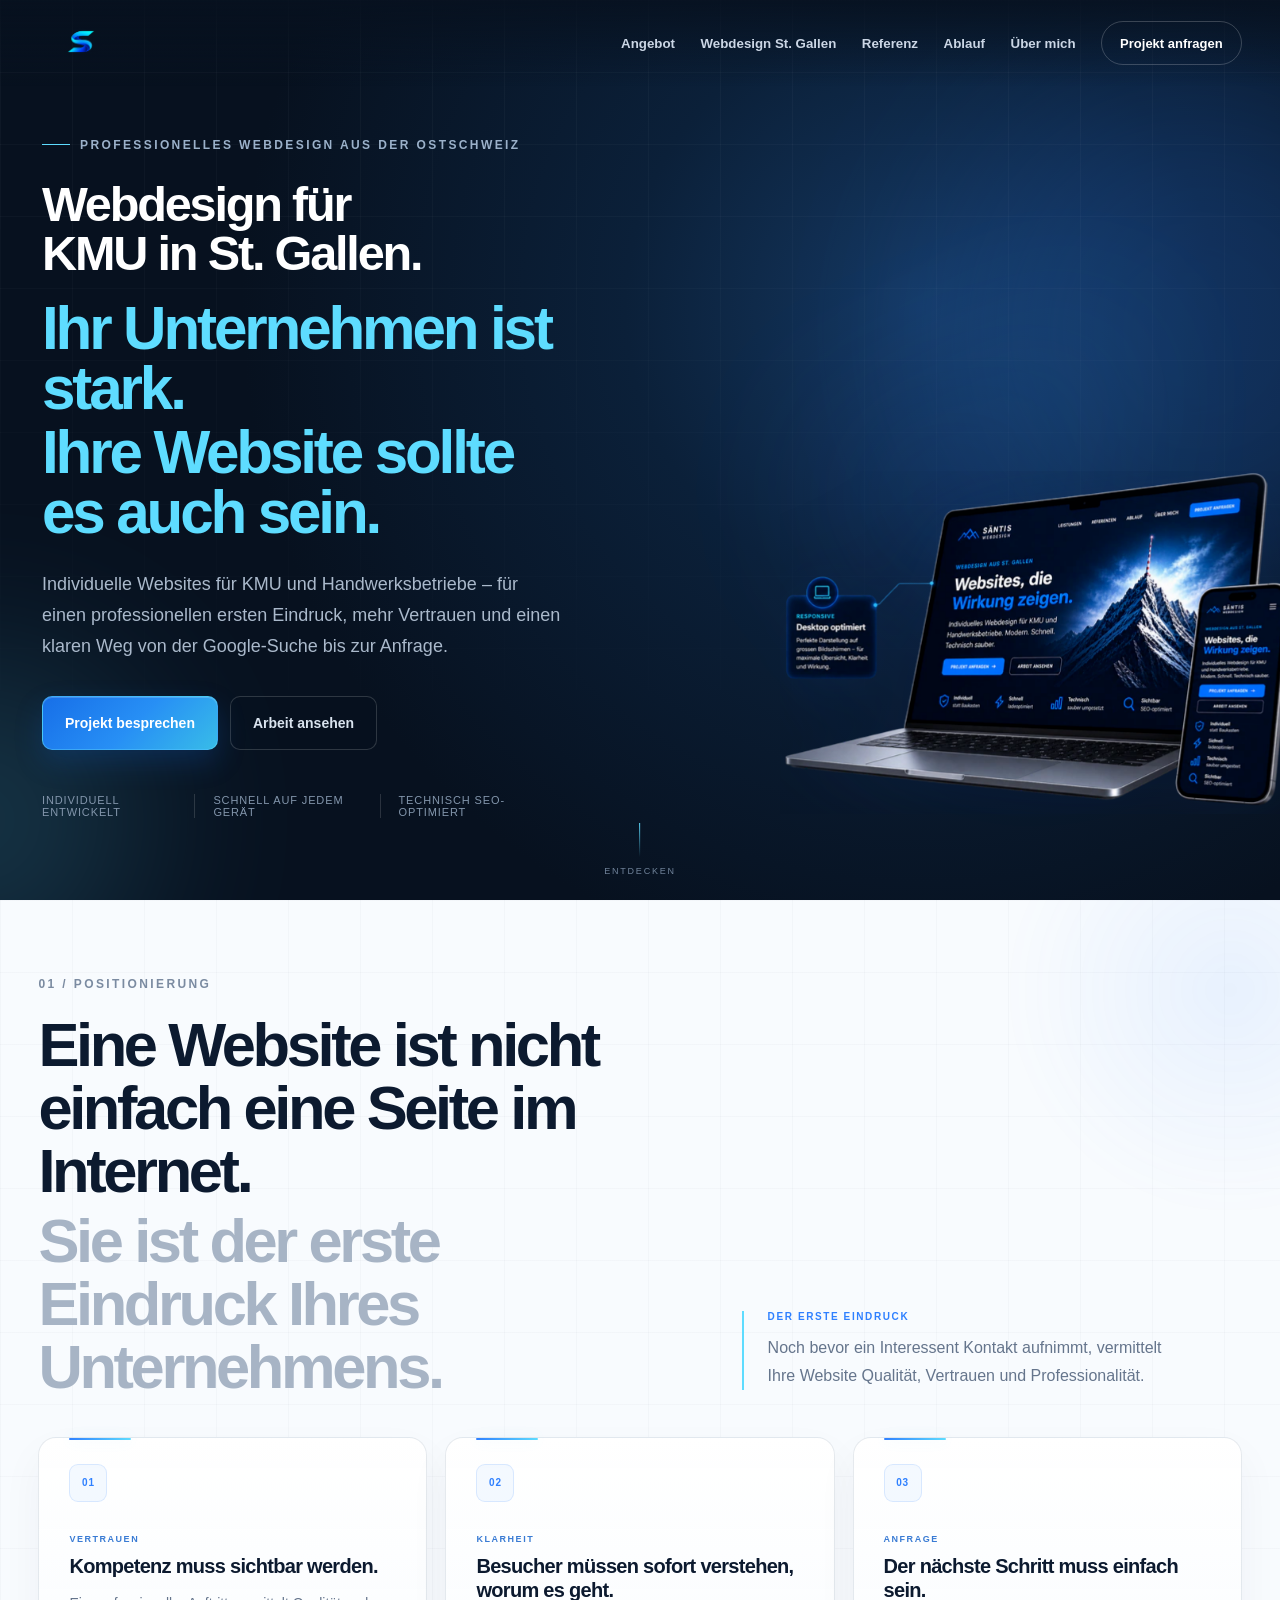
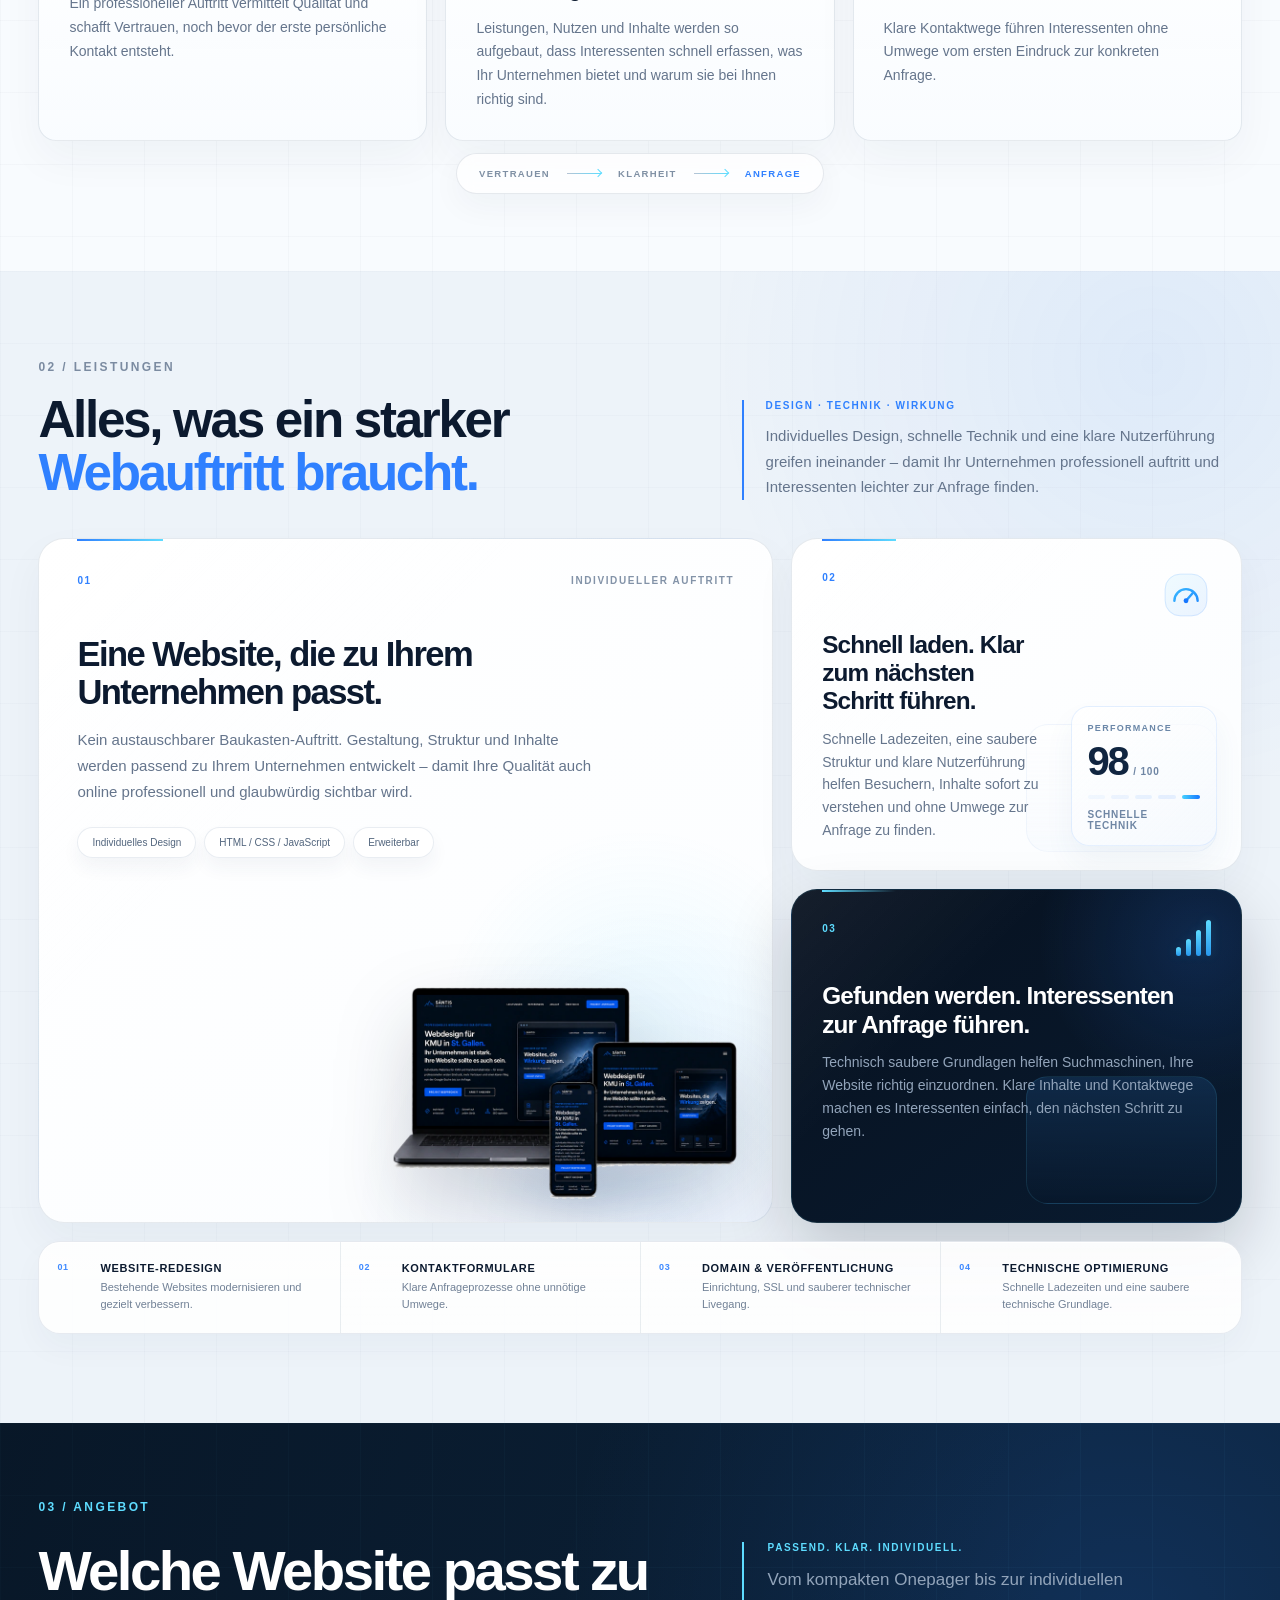
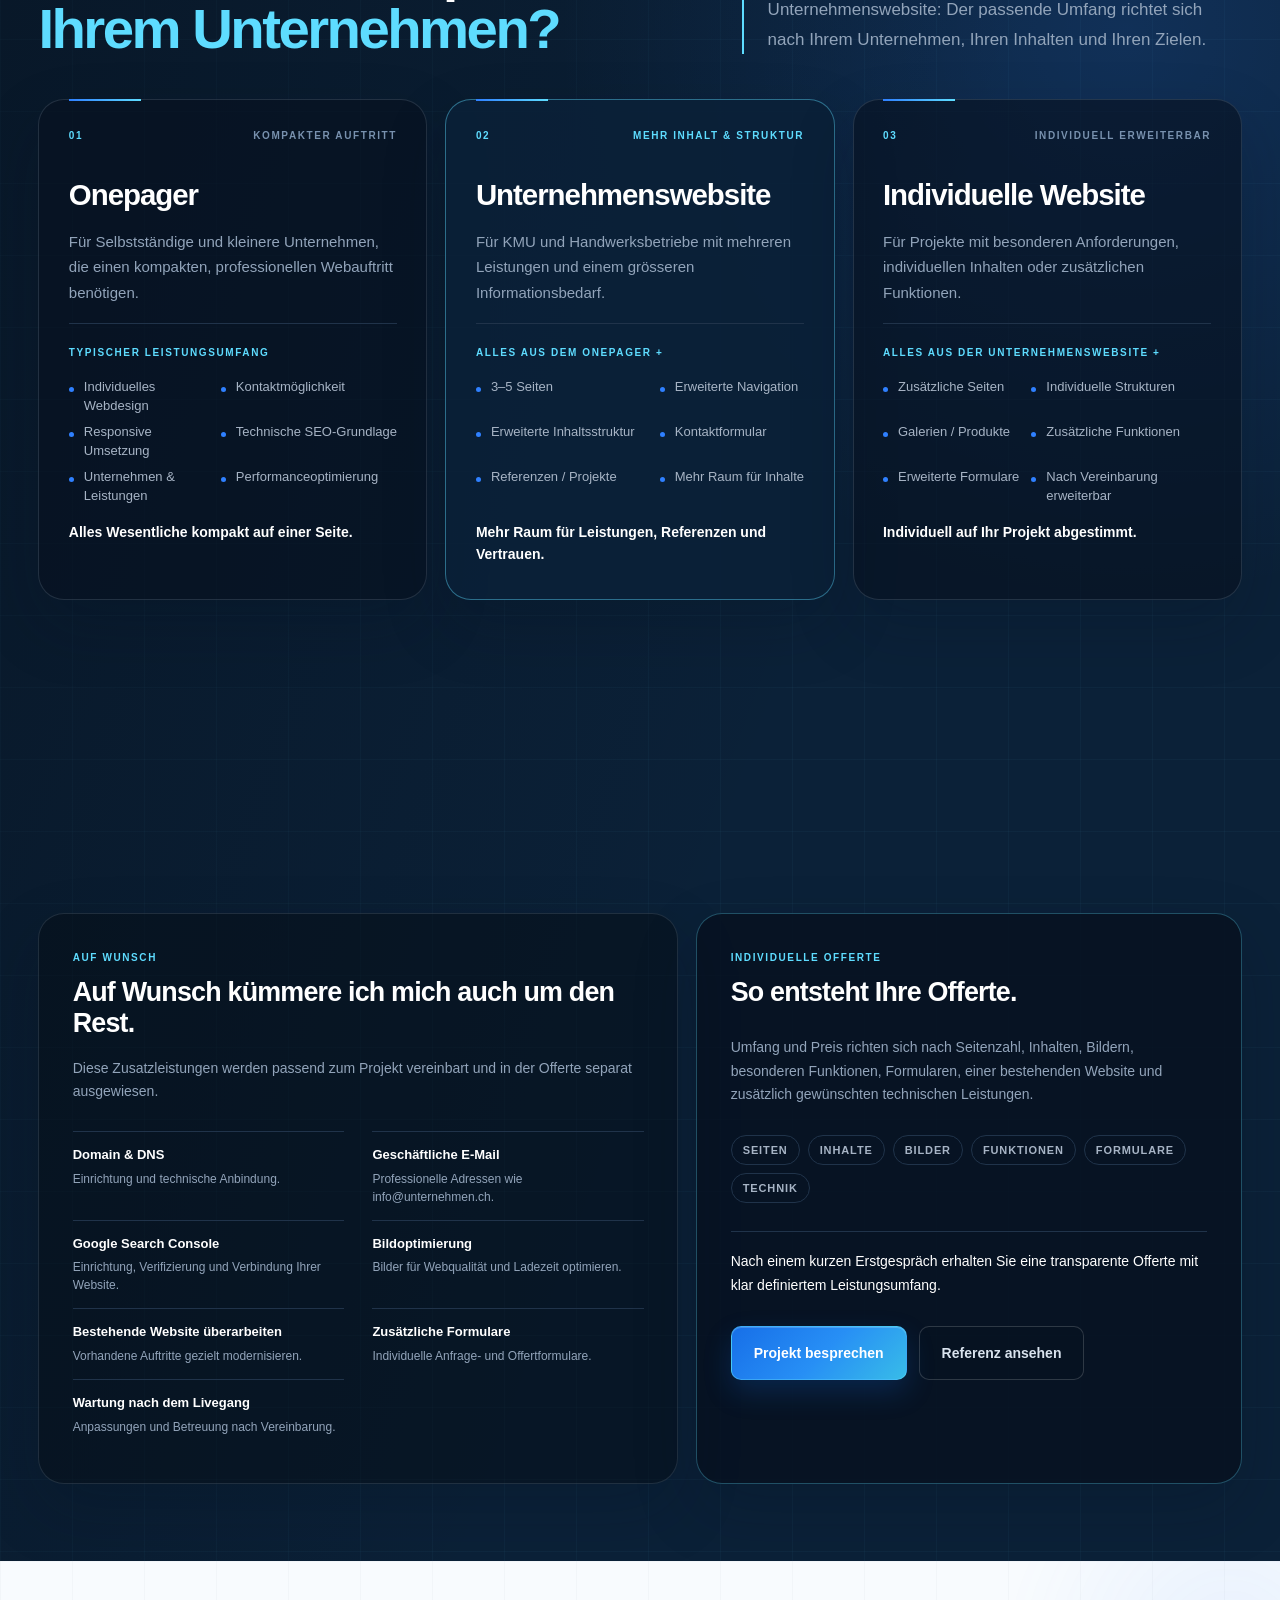
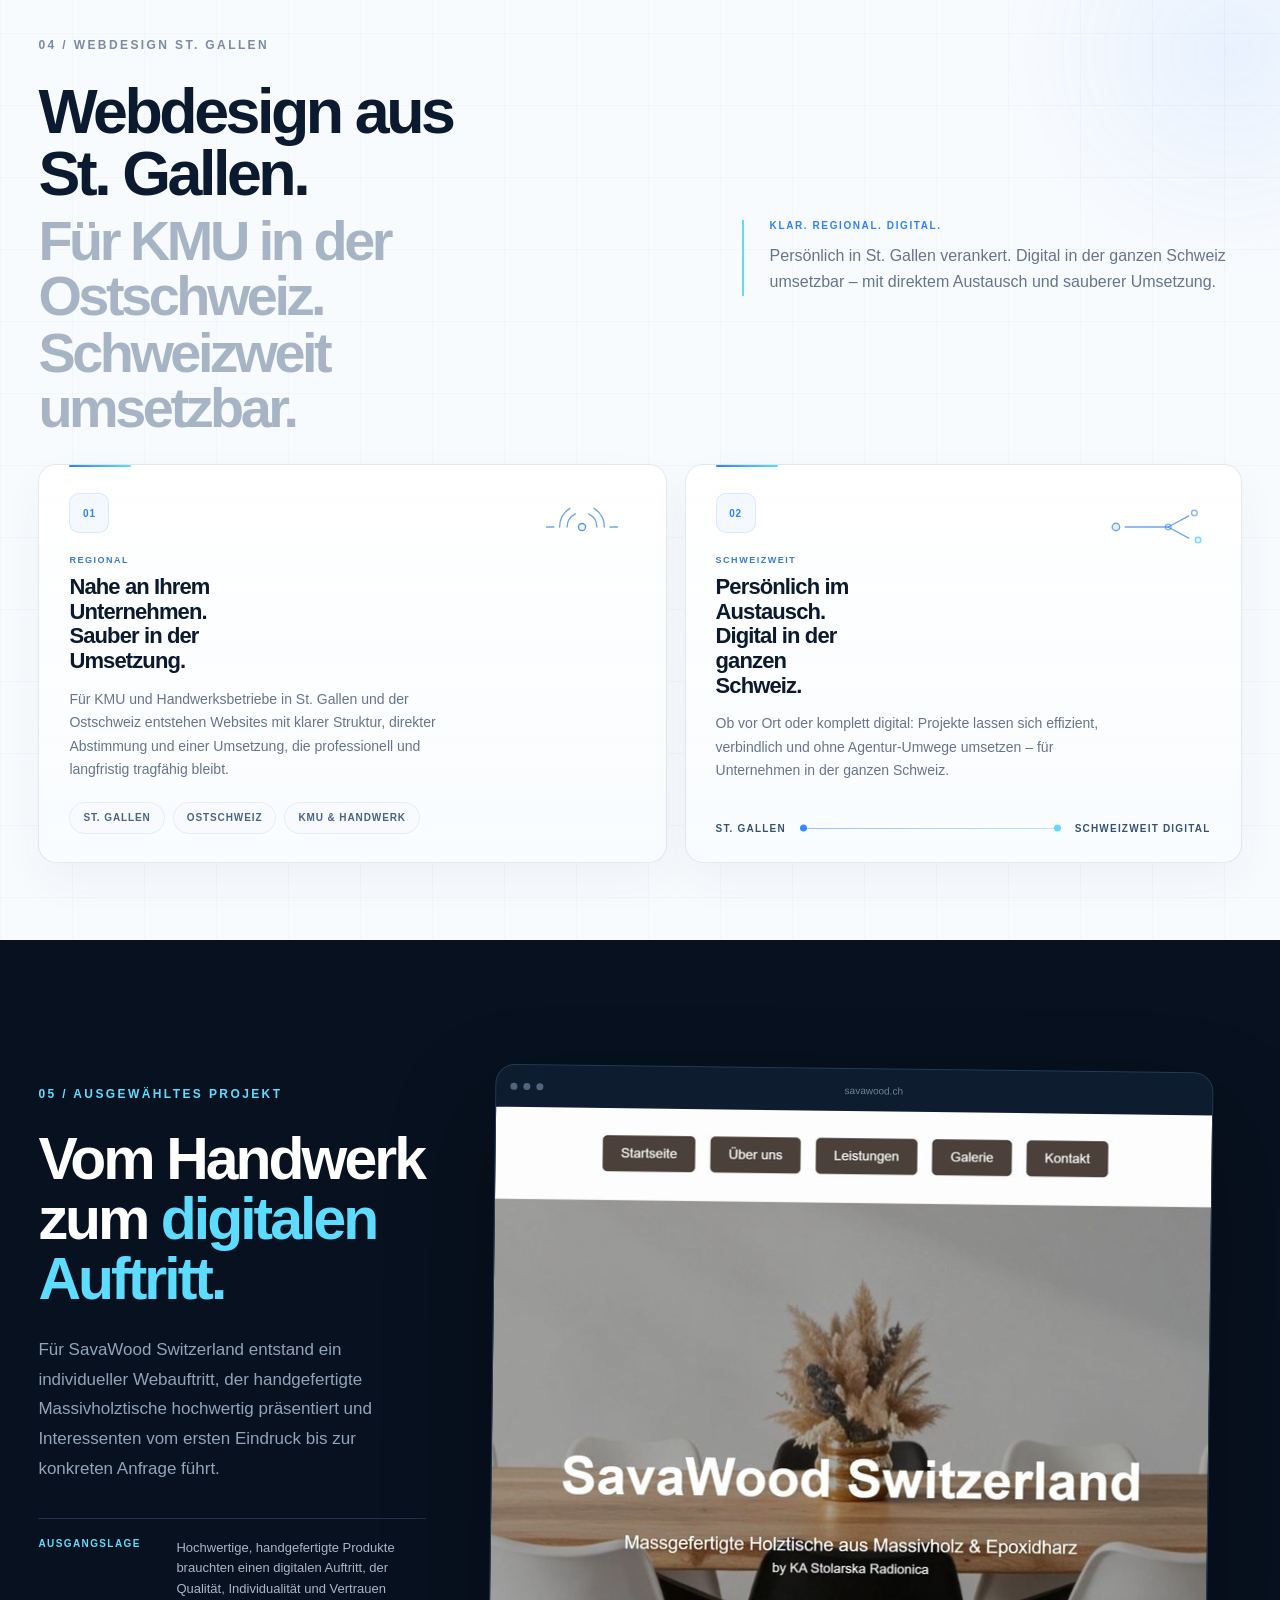
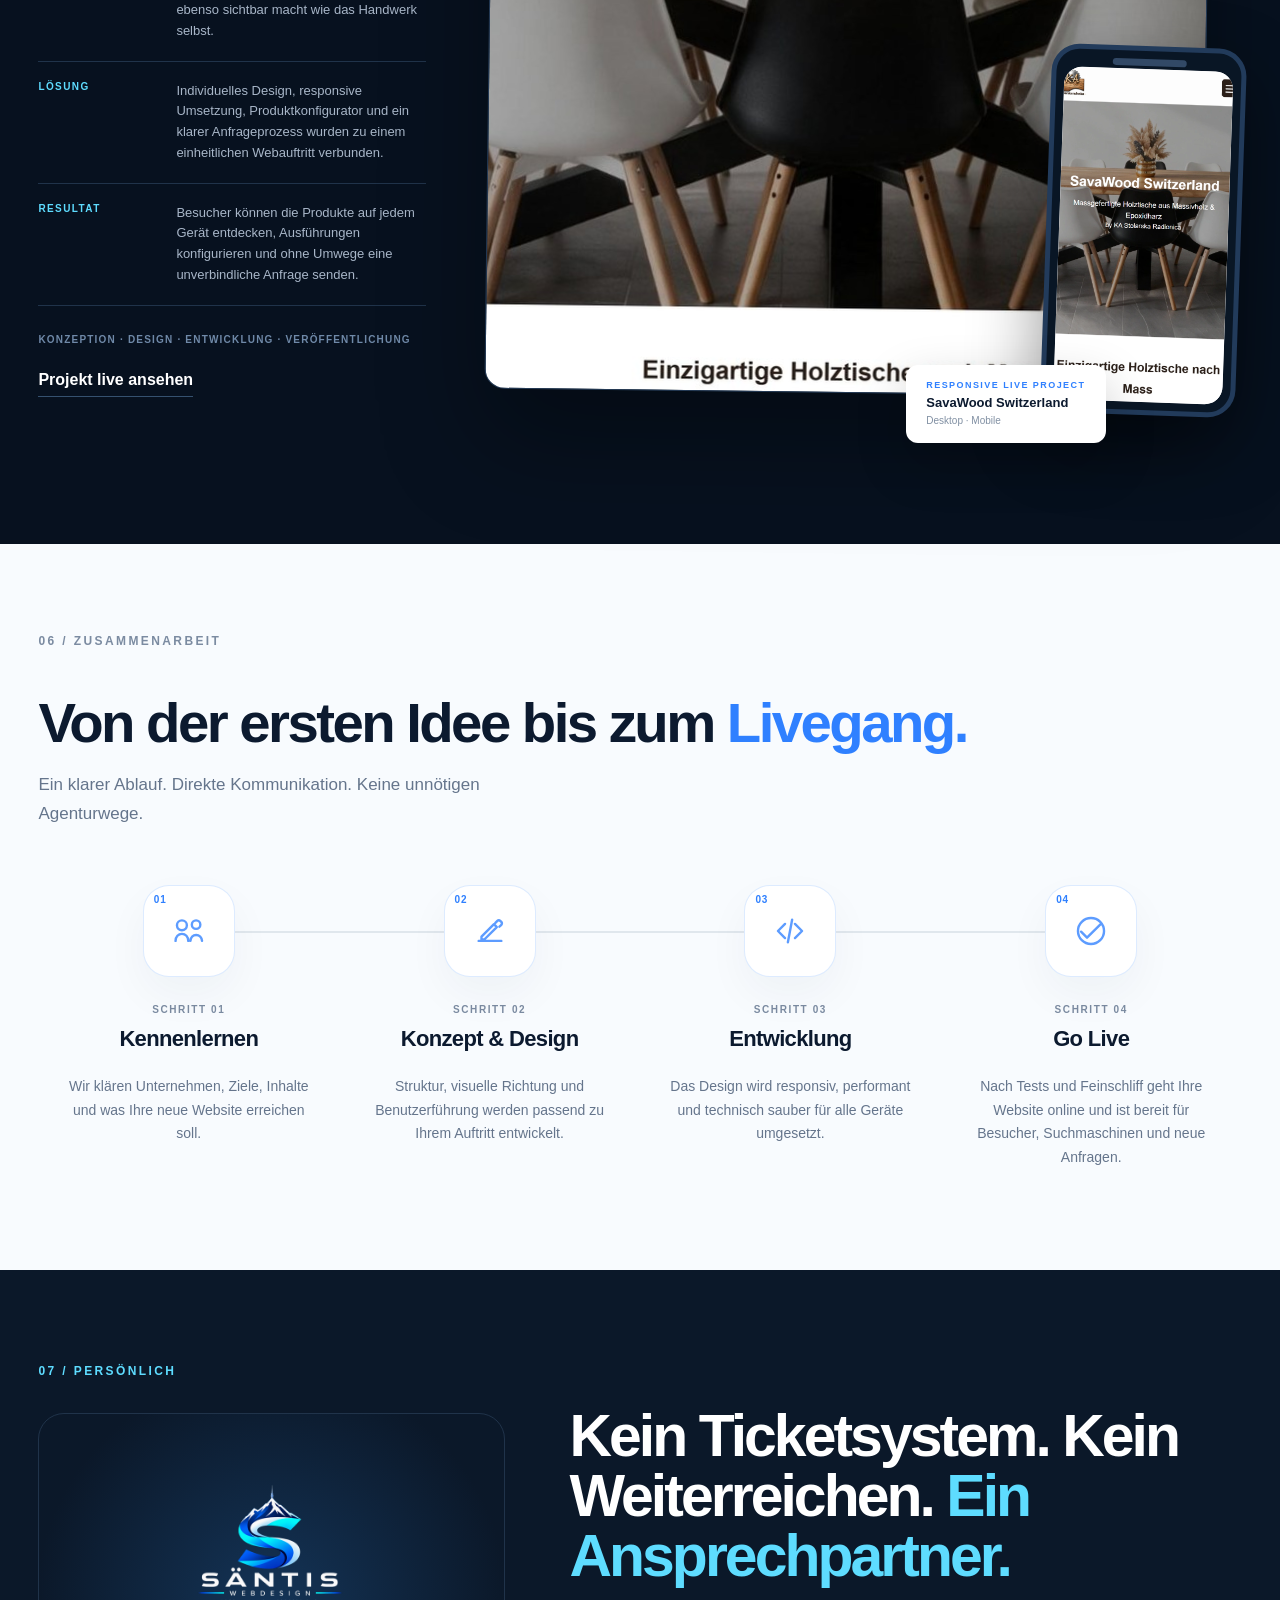
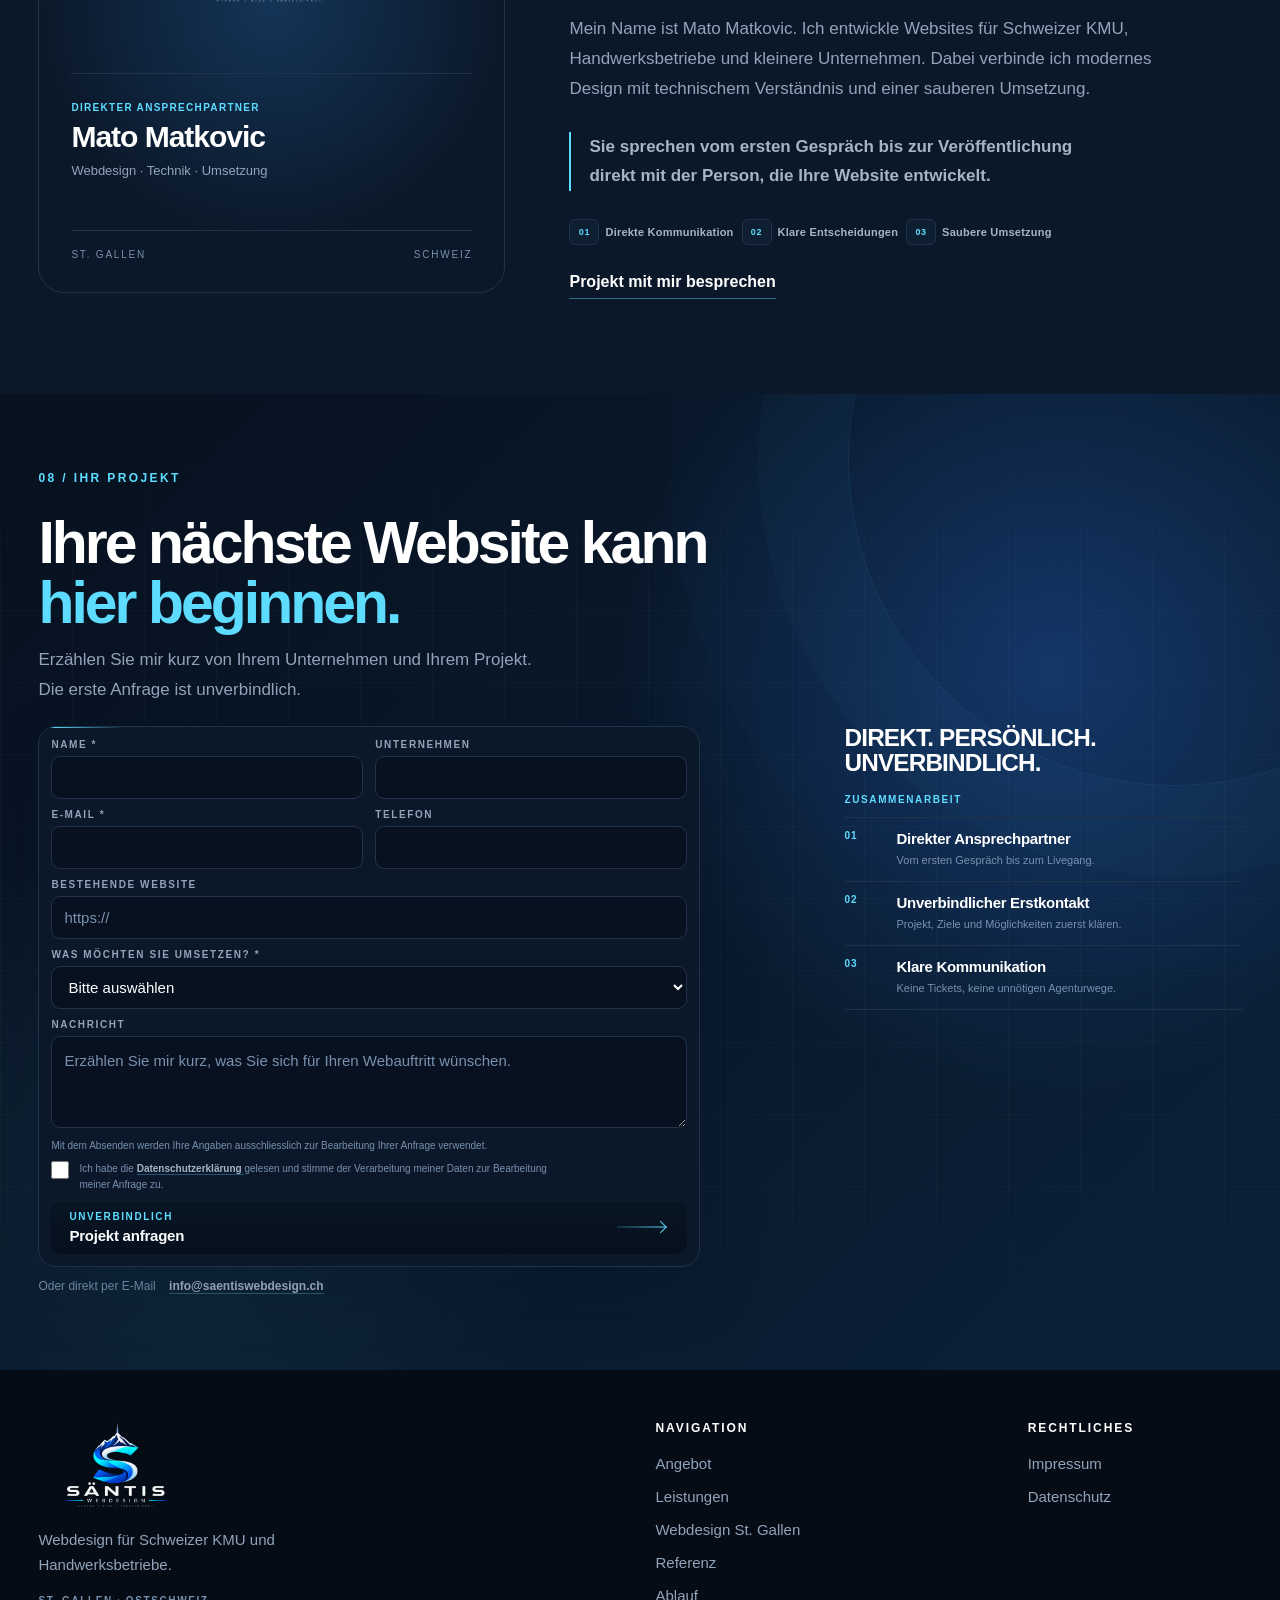
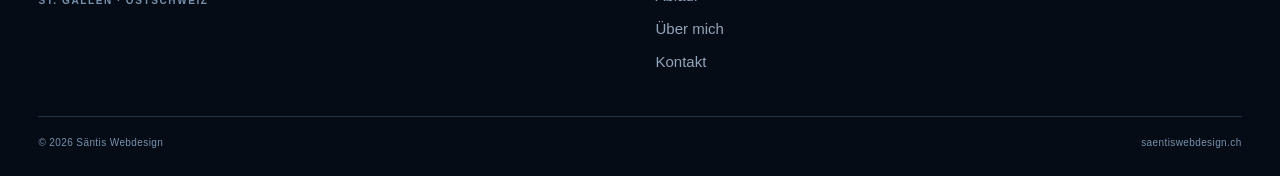
==== commit ffca0327: "Release version 3.0" ====
--- a/index.html
+++ b/index.html
@@ -60,7 +60,7 @@
 
   <link
     rel="stylesheet"
-    href="style.css?v=2.3"
+    href="style.css?v=3.0"
   >
 
 
@@ -2484,7 +2484,7 @@
   defer
 ></script>
 
-<script src="script.js?v=2.4" defer></script>
+<script src="script.js?v=3.0" defer></script>
 
 </body>
 </html>
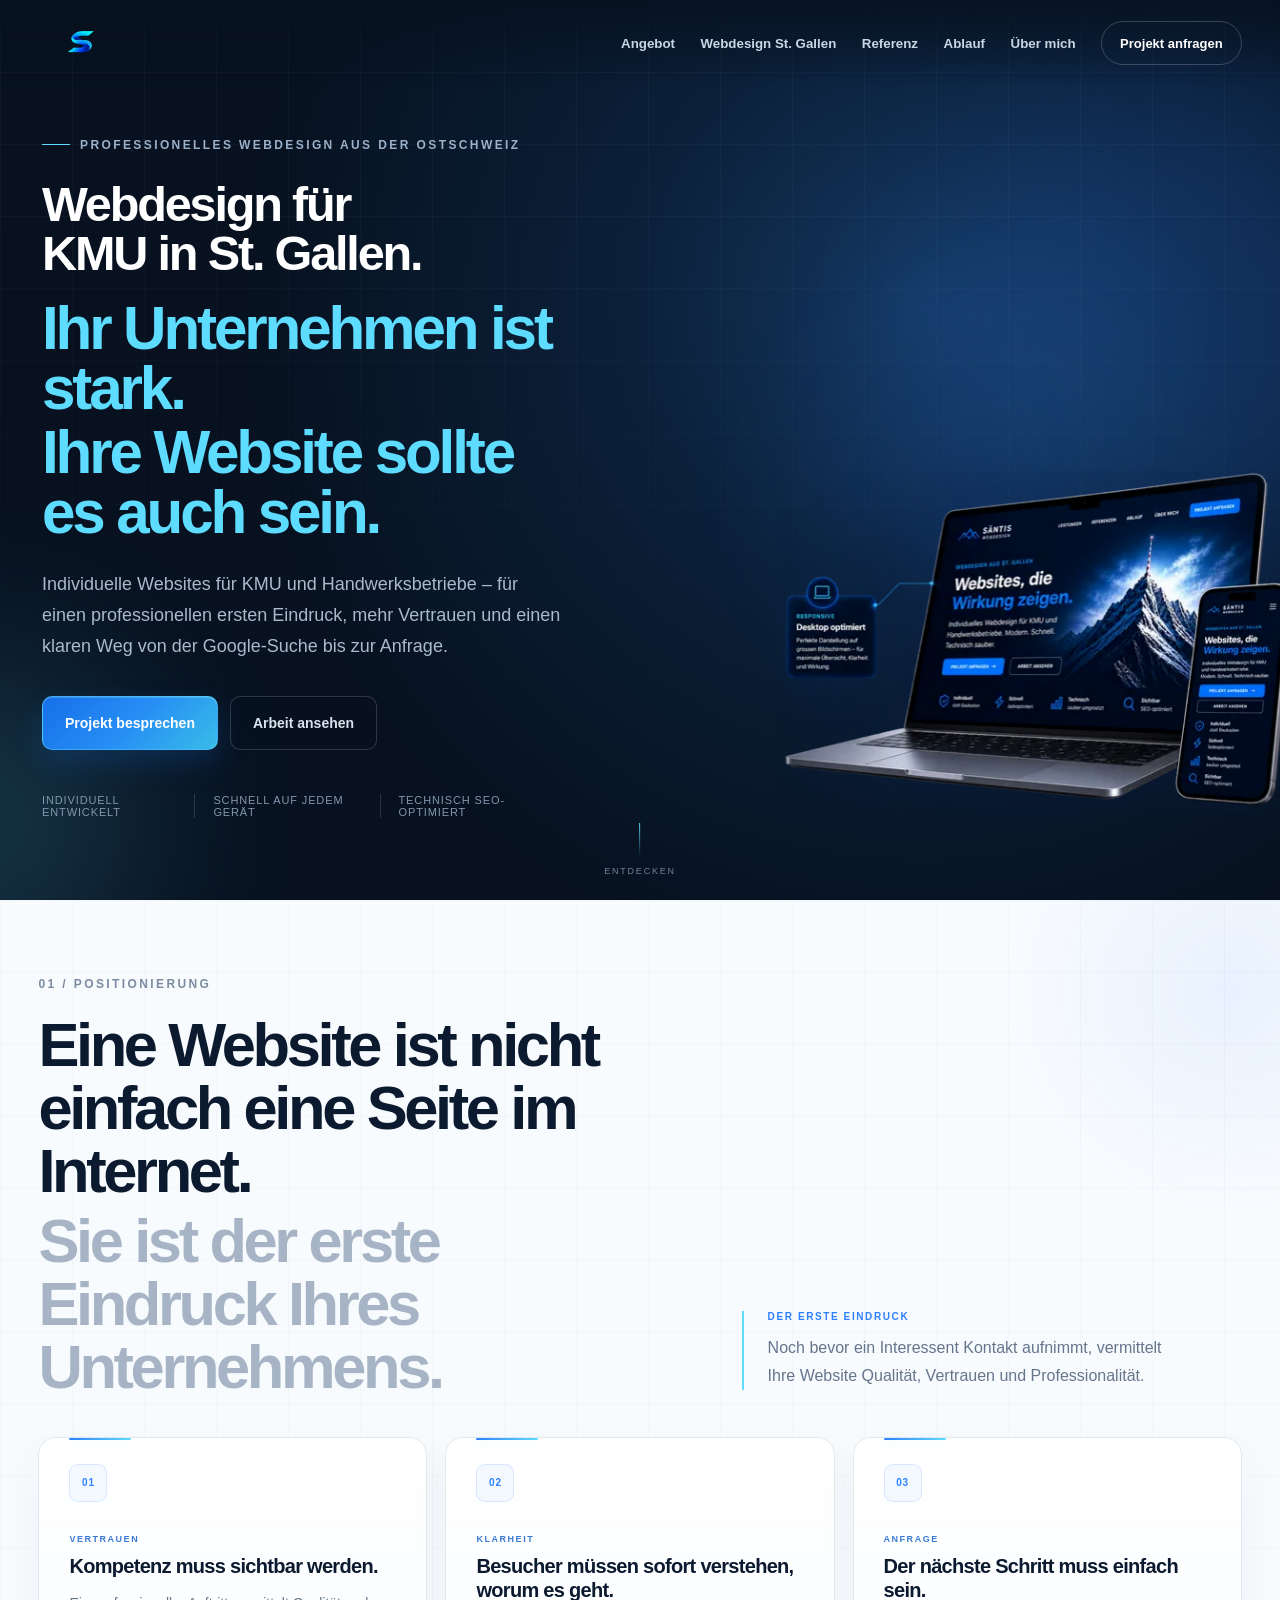
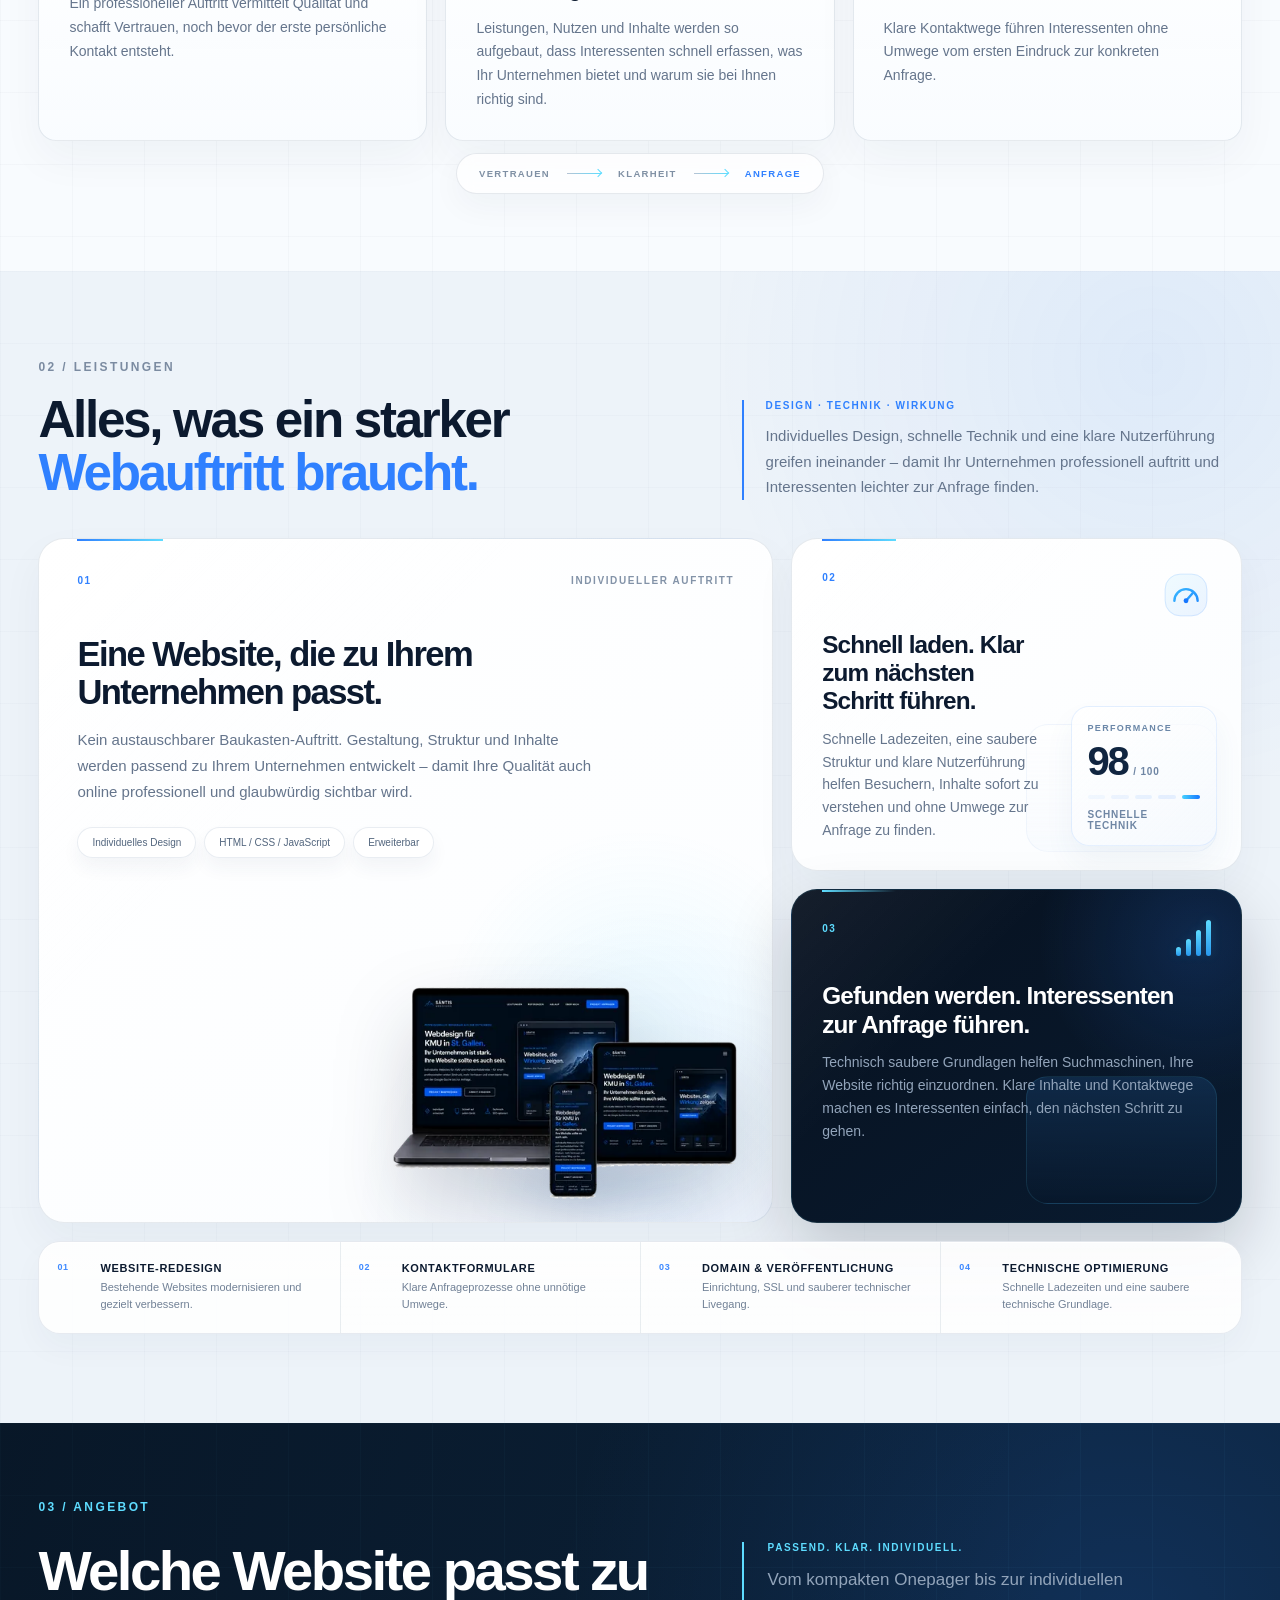
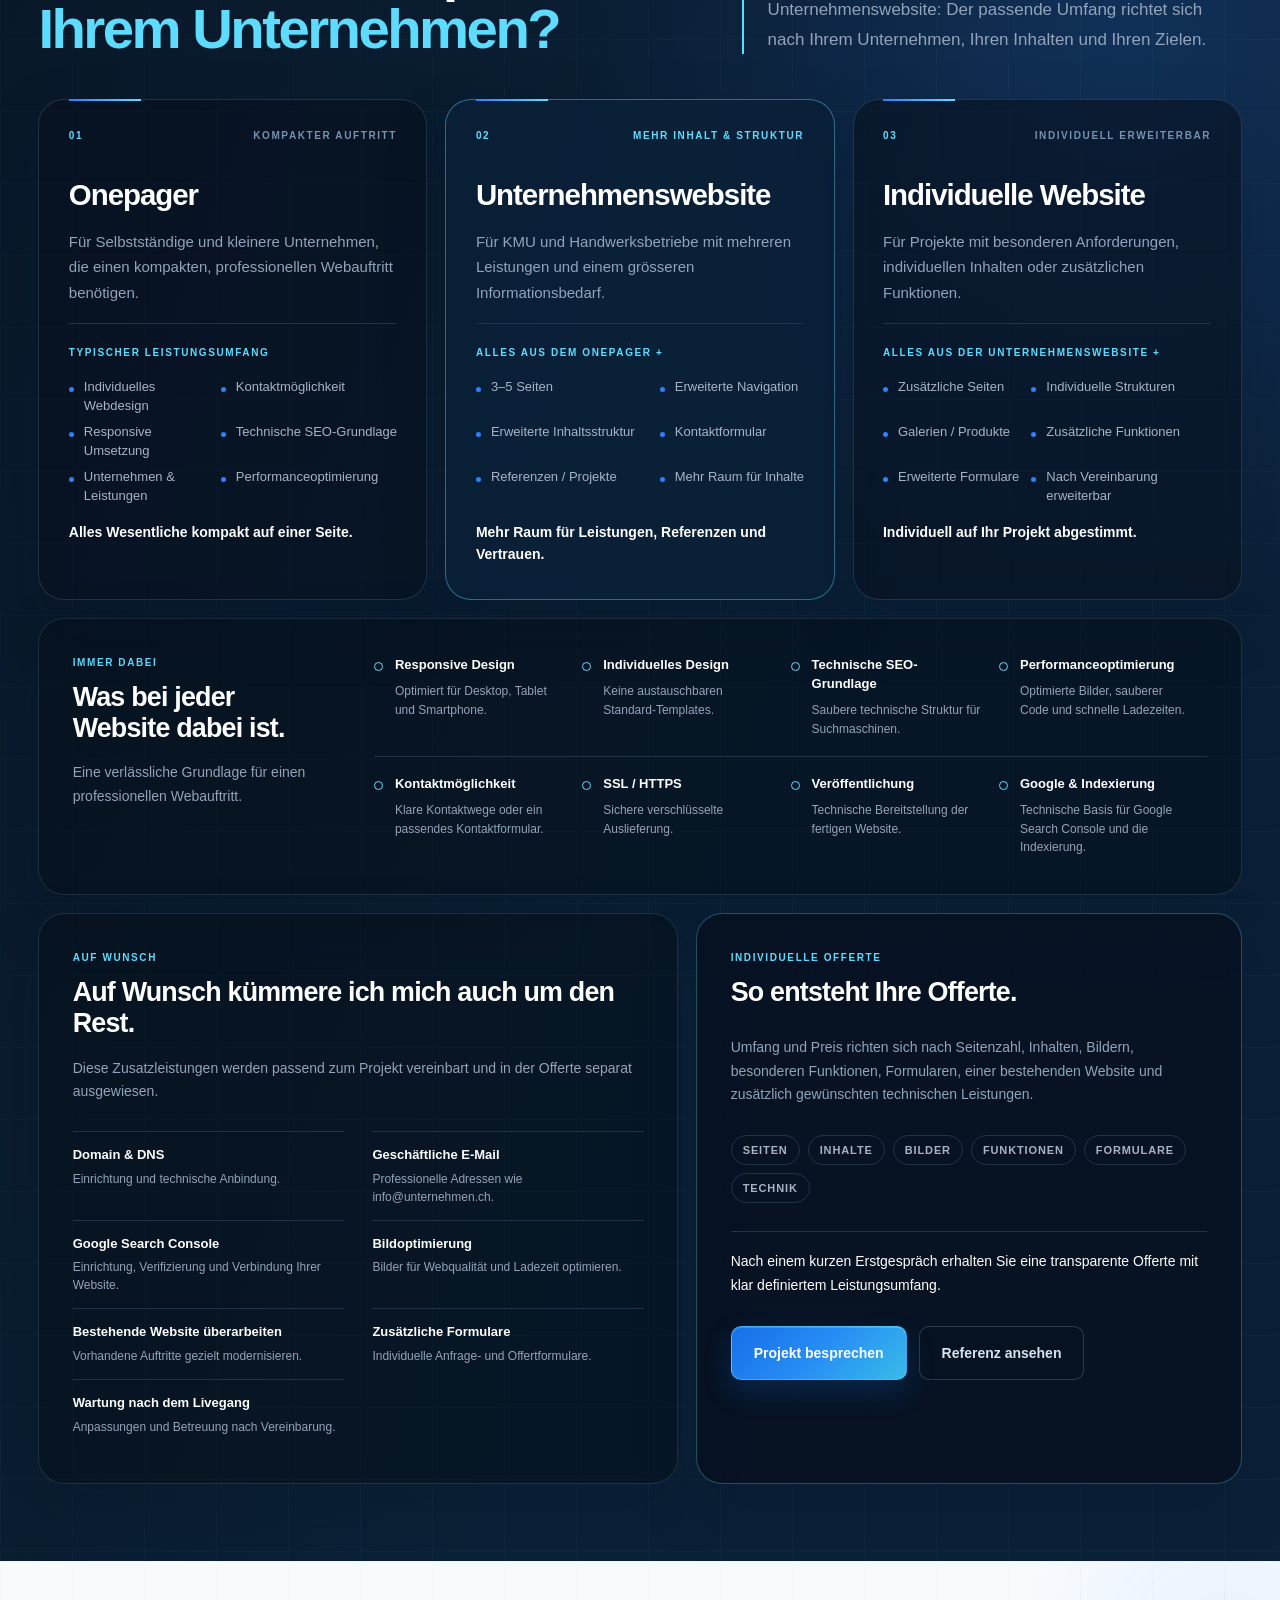
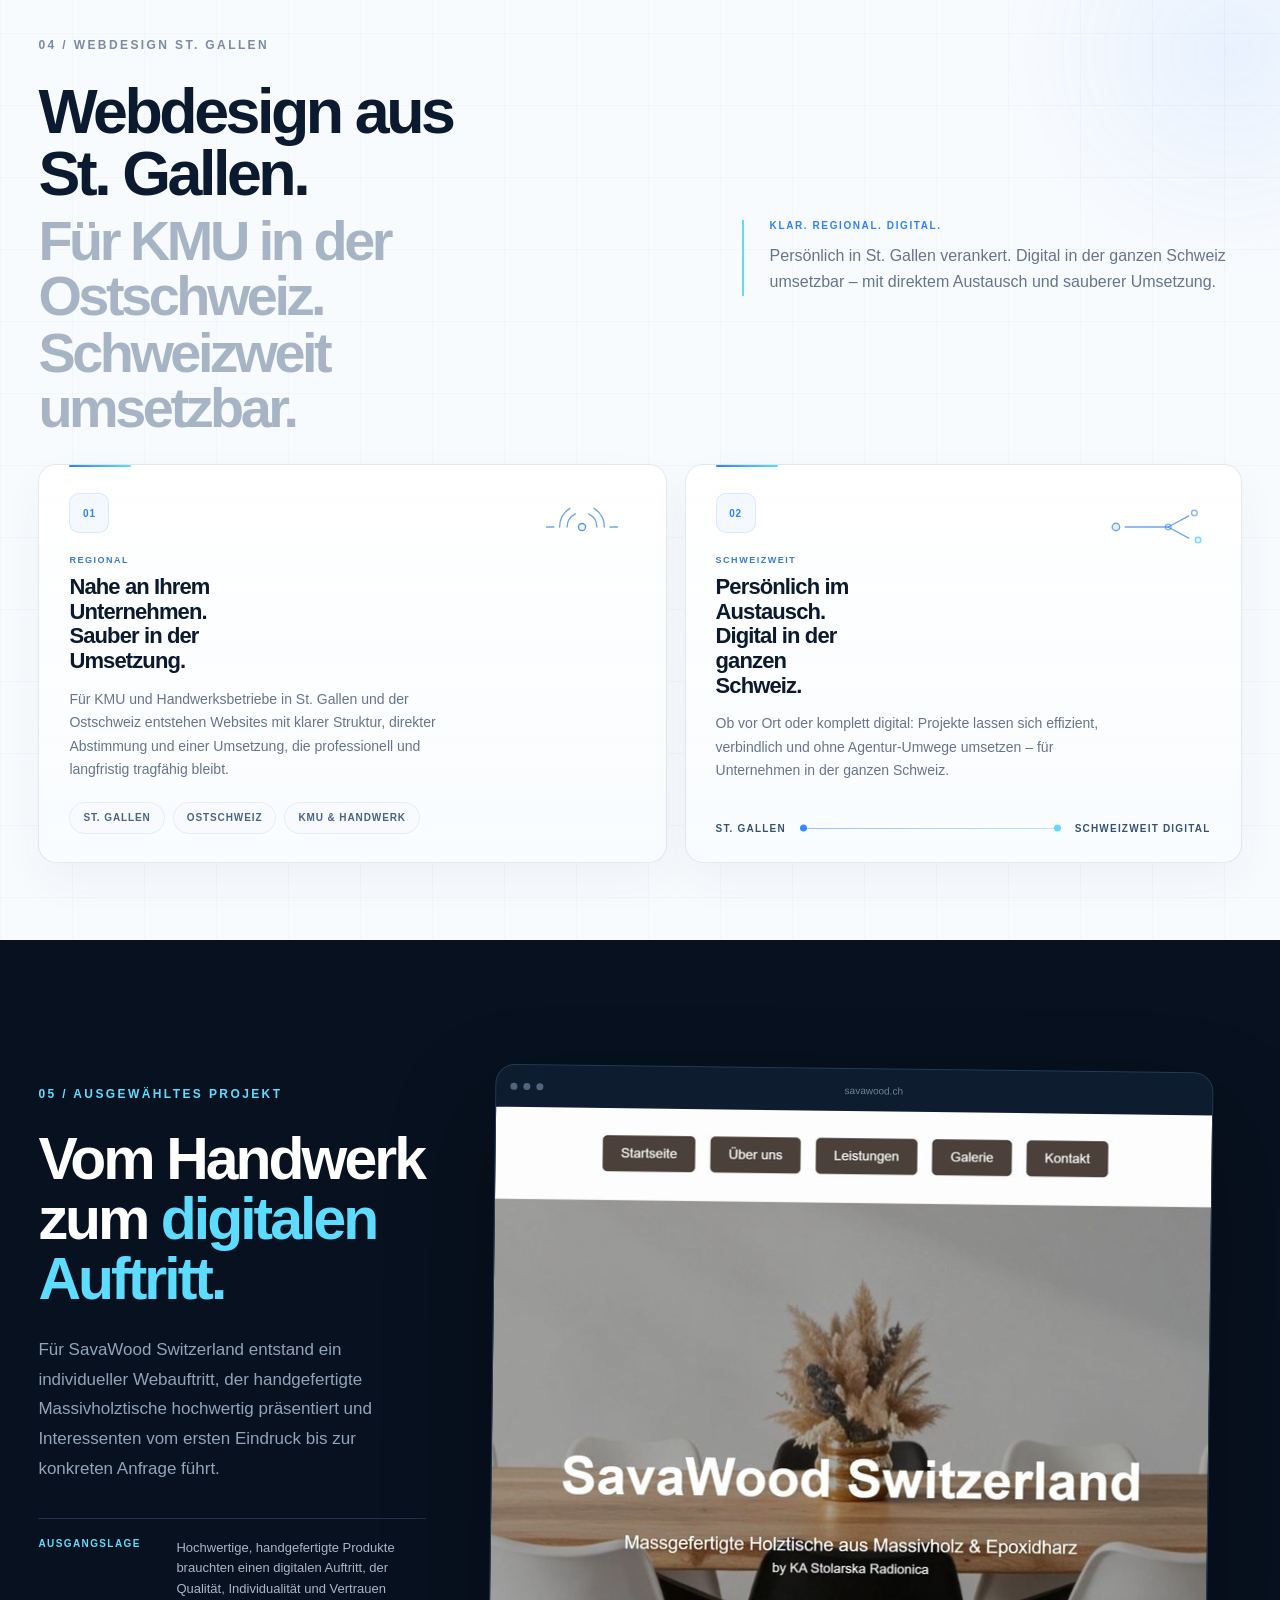
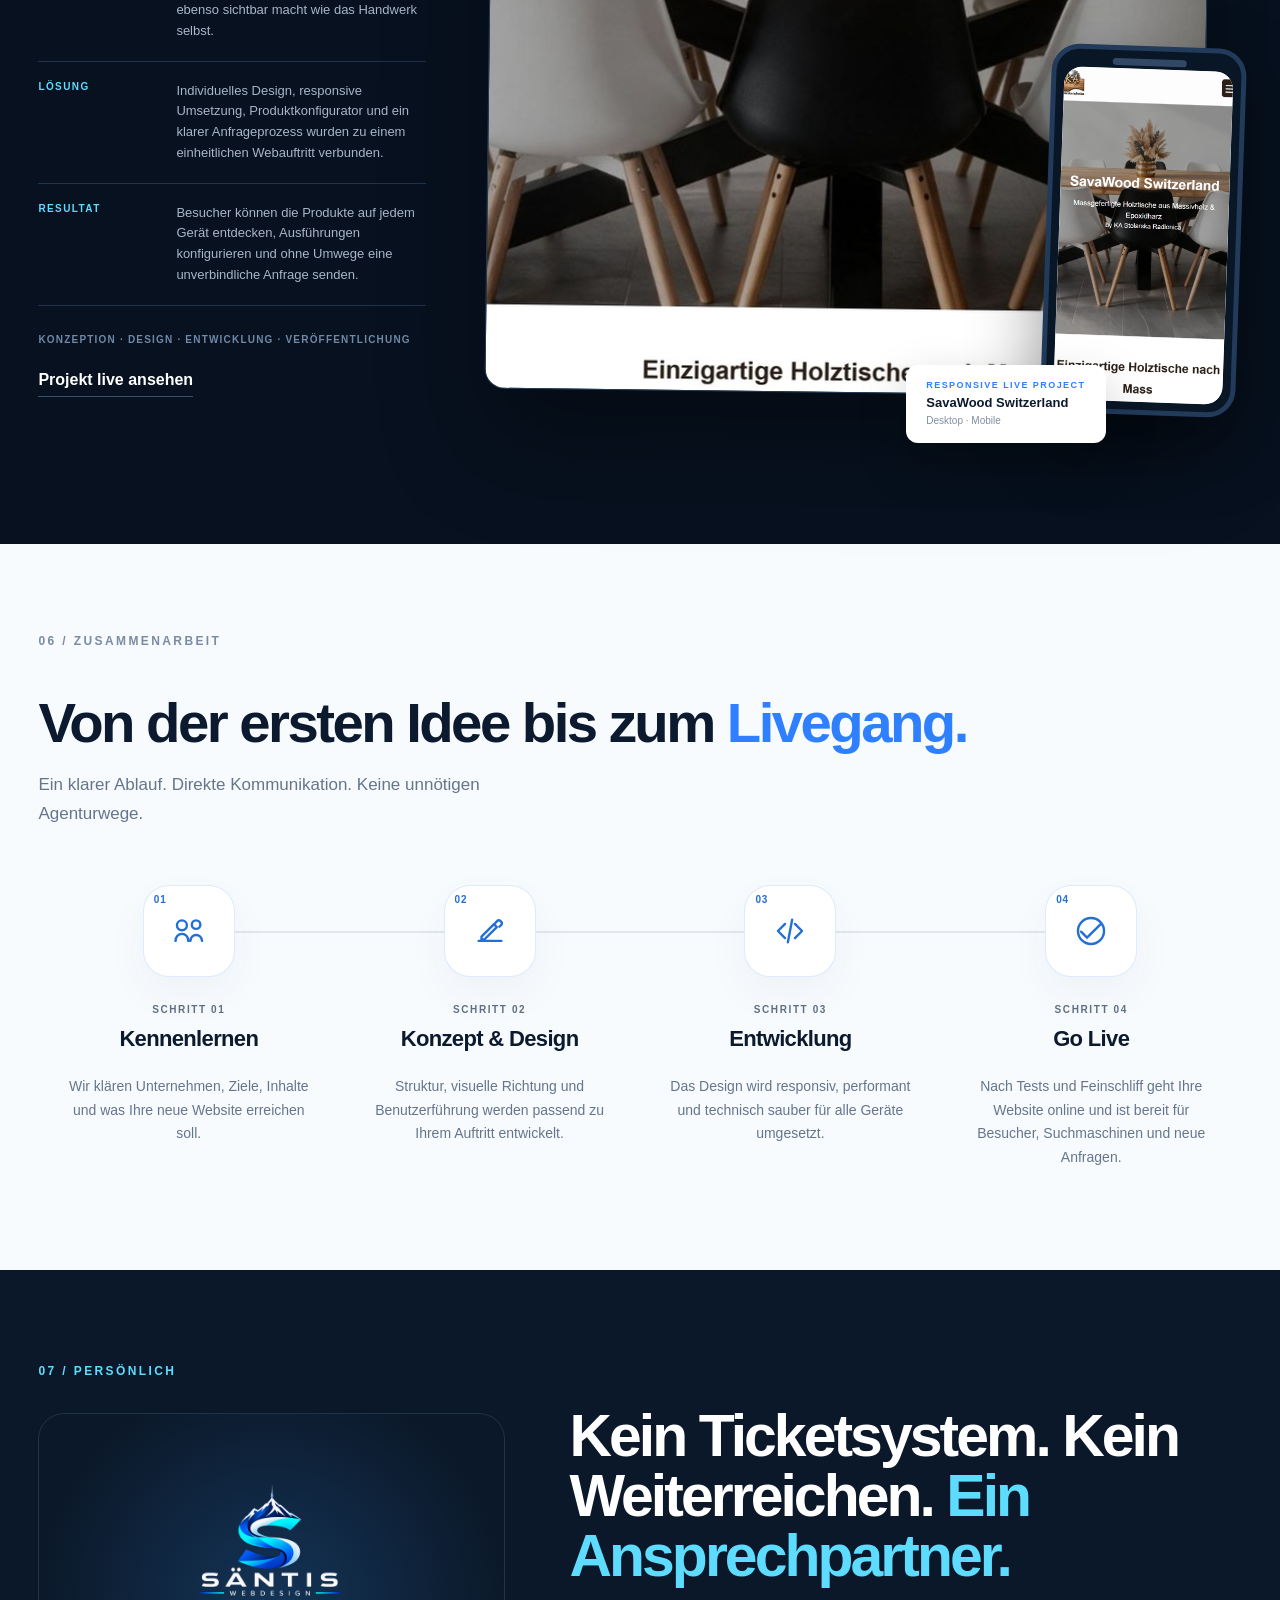
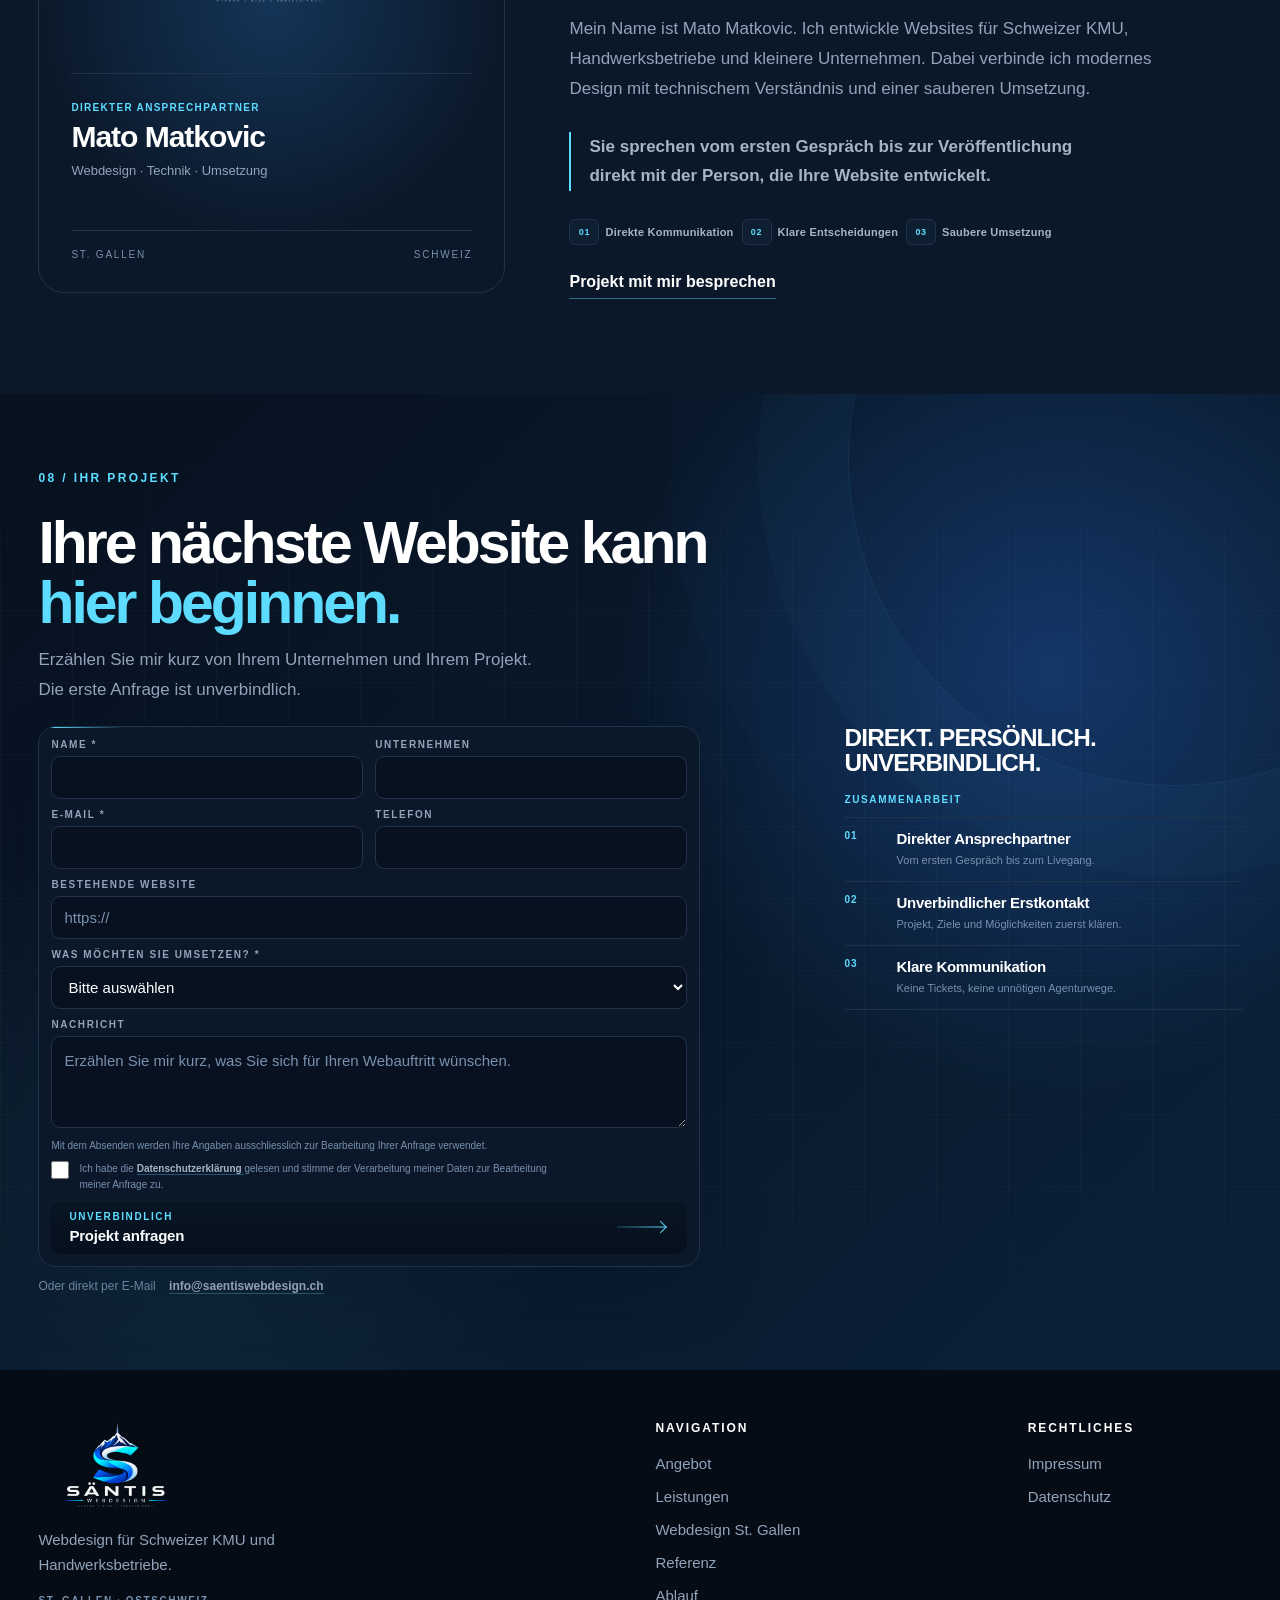
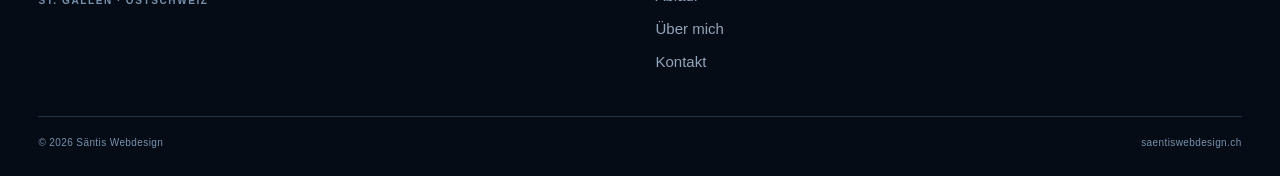
==== commit e0135cba: "Release version 3.1 performance optimization" ====
--- a/index.html
+++ b/index.html
@@ -51,16 +51,16 @@
   <link
     rel="preload"
     as="image"
-    href="/Bilder/hero-head-1280.webp"
+    href="/Bilder/hero-head-1280-opt.webp"
     type="image/webp"
-    imagesrcset="/Bilder/hero-head-768.webp 768w, /Bilder/hero-head-1280.webp 1280w, /Bilder/hero-head-1672.webp 1672w"
-    imagesizes="(max-width: 480px) calc(100vw - 40px), (max-width: 1100px) min(780px, calc(100vw - 48px)), min(50vw, 780px)"
+    imagesrcset="/Bilder/hero-head-512.webp 512w, /Bilder/hero-head-640.webp 640w, /Bilder/hero-head-720.webp 720w, /Bilder/hero-head-960.webp 960w, /Bilder/hero-head-1280-opt.webp 1280w, /Bilder/hero-head-1672-opt.webp 1672w"
+    imagesizes="(max-width: 480px) calc(100vw - 40px), (max-width: 800px) min(690px, calc(100vw - 48px)), (max-width: 1100px) min(780px, calc(100vw - 48px)), min(50vw, 780px)"
     fetchpriority="high"
   >
 
   <link
     rel="stylesheet"
-    href="style.css?v=3.0"
+    href="style.css?v=3.1"
   >
 
 
@@ -213,7 +213,9 @@
     >
 
       <img
-        src="Bilder/logo-mark-256.png"
+        src="Bilder/logo-mark-192.webp"
+        srcset="Bilder/logo-mark-96.webp 96w, Bilder/logo-mark-128.webp 128w, Bilder/logo-mark-192.webp 192w, Bilder/logo-mark-256.webp 256w"
+        sizes="(max-width: 960px) 54px, 68px"
         alt="Säntis Webdesign"
         width="256"
         height="249"
@@ -405,12 +407,12 @@
 
         <img
           class="hero-stage-image"
-          src="Bilder/hero-head-1280.webp"
-          srcset="Bilder/hero-head-768.webp 768w, Bilder/hero-head-1280.webp 1280w, Bilder/hero-head-1672.webp 1672w"
-          sizes="(max-width: 480px) calc(100vw - 40px), (max-width: 1100px) min(780px, calc(100vw - 48px)), min(50vw, 780px)"
+          src="Bilder/hero-head-1280-opt.webp"
+          srcset="Bilder/hero-head-512.webp 512w, Bilder/hero-head-640.webp 640w, Bilder/hero-head-720.webp 720w, Bilder/hero-head-960.webp 960w, Bilder/hero-head-1280-opt.webp 1280w, Bilder/hero-head-1672-opt.webp 1672w"
+          sizes="(max-width: 480px) calc(100vw - 40px), (max-width: 800px) min(690px, calc(100vw - 48px)), (max-width: 1100px) min(780px, calc(100vw - 48px)), min(50vw, 780px)"
           alt="Säntis Webdesign auf Laptop und Smartphone mit Responsive-Hinweisen"
           width="1280"
-          height="721"
+          height="720"
           fetchpriority="high"
           loading="eager"
           decoding="async"
@@ -689,9 +691,9 @@
         >
           <img
             class="service-device-cutout"
-            src="./Bilder/services-device-cutout-768.webp"
-            srcset="./Bilder/services-device-cutout-768.webp 768w, ./Bilder/services-device-cutout-1280.webp 1280w"
-            sizes="(max-width: 680px) 88vw, (max-width: 1100px) 410px, 28vw"
+            src="./Bilder/services-device-cutout-768-opt.webp"
+            srcset="./Bilder/services-device-cutout-480.webp 480w, ./Bilder/services-device-cutout-512.webp 512w, ./Bilder/services-device-cutout-640.webp 640w, ./Bilder/services-device-cutout-768-opt.webp 768w, ./Bilder/services-device-cutout-960.webp 960w, ./Bilder/services-device-cutout-1280-opt.webp 1280w"
+            sizes="(max-width: 480px) calc(88vw - 42px), (max-width: 800px) min(calc(78vw - 50px), 410px), (max-width: 1100px) calc(44vw - 36px), min(28vw, 440px)"
             alt=""
             loading="lazy"
             decoding="async"
@@ -2185,7 +2187,6 @@
             <div
               id="turnstile-widget"
               data-sitekey="0x4AAAAAAEWsY-4d3wb6xf3v"
-              aria-label="Sicherheitsprüfung"
             ></div>
 
 
@@ -2484,7 +2485,7 @@
   defer
 ></script>
 
-<script src="script.js?v=3.0" defer></script>
+<script src="script.js?v=3.1" defer></script>
 
 </body>
 </html>
--- a/style.css
+++ b/style.css
@@ -453,6 +453,8 @@
    ========================================================= */
 
 .hero {
+    --reveal-start-opacity: 1;
+
     position: relative;
 
     display: grid;
@@ -2705,13 +2707,13 @@
 }
 
 .process-item {
-    --process-node-color: rgba(47, 128, 255, .78);
+    --process-node-color: #246fd6;
     --process-node-background: #fff;
     --process-node-border: rgba(47, 128, 255, .16);
     --process-node-shadow: var(--shadow-soft);
     --process-node-offset: 0px;
-    --process-index-color: var(--blue);
-    --process-eyebrow-color: var(--label-light);
+    --process-index-color: #246fd6;
+    --process-eyebrow-color: #5f7084;
     --process-title-color: var(--ink);
     --process-copy-border: var(--line-light);
 
@@ -3840,7 +3842,7 @@
    ========================================================= */
 
 .reveal {
-    opacity: 0;
+    opacity: var(--reveal-start-opacity, 0);
 
     transform: translateY(22px);
 
@@ -4123,7 +4125,7 @@
             inset 0 1px 0 rgba(255, 255, 255, .08);
         --process-node-offset: -3px;
         --process-index-color: var(--cyan);
-        --process-eyebrow-color: var(--blue);
+        --process-eyebrow-color: #246fd6;
         --process-title-color: var(--blue);
         --process-copy-border: rgba(47, 128, 255, .34);
     }
@@ -4285,7 +4287,7 @@
             inset 0 1px 0 rgba(255, 255, 255, .08);
         --process-node-offset: -3px;
         --process-index-color: var(--cyan);
-        --process-eyebrow-color: var(--blue);
+        --process-eyebrow-color: #246fd6;
         --process-title-color: var(--blue);
         --process-copy-border: rgba(47, 128, 255, .34);
     }
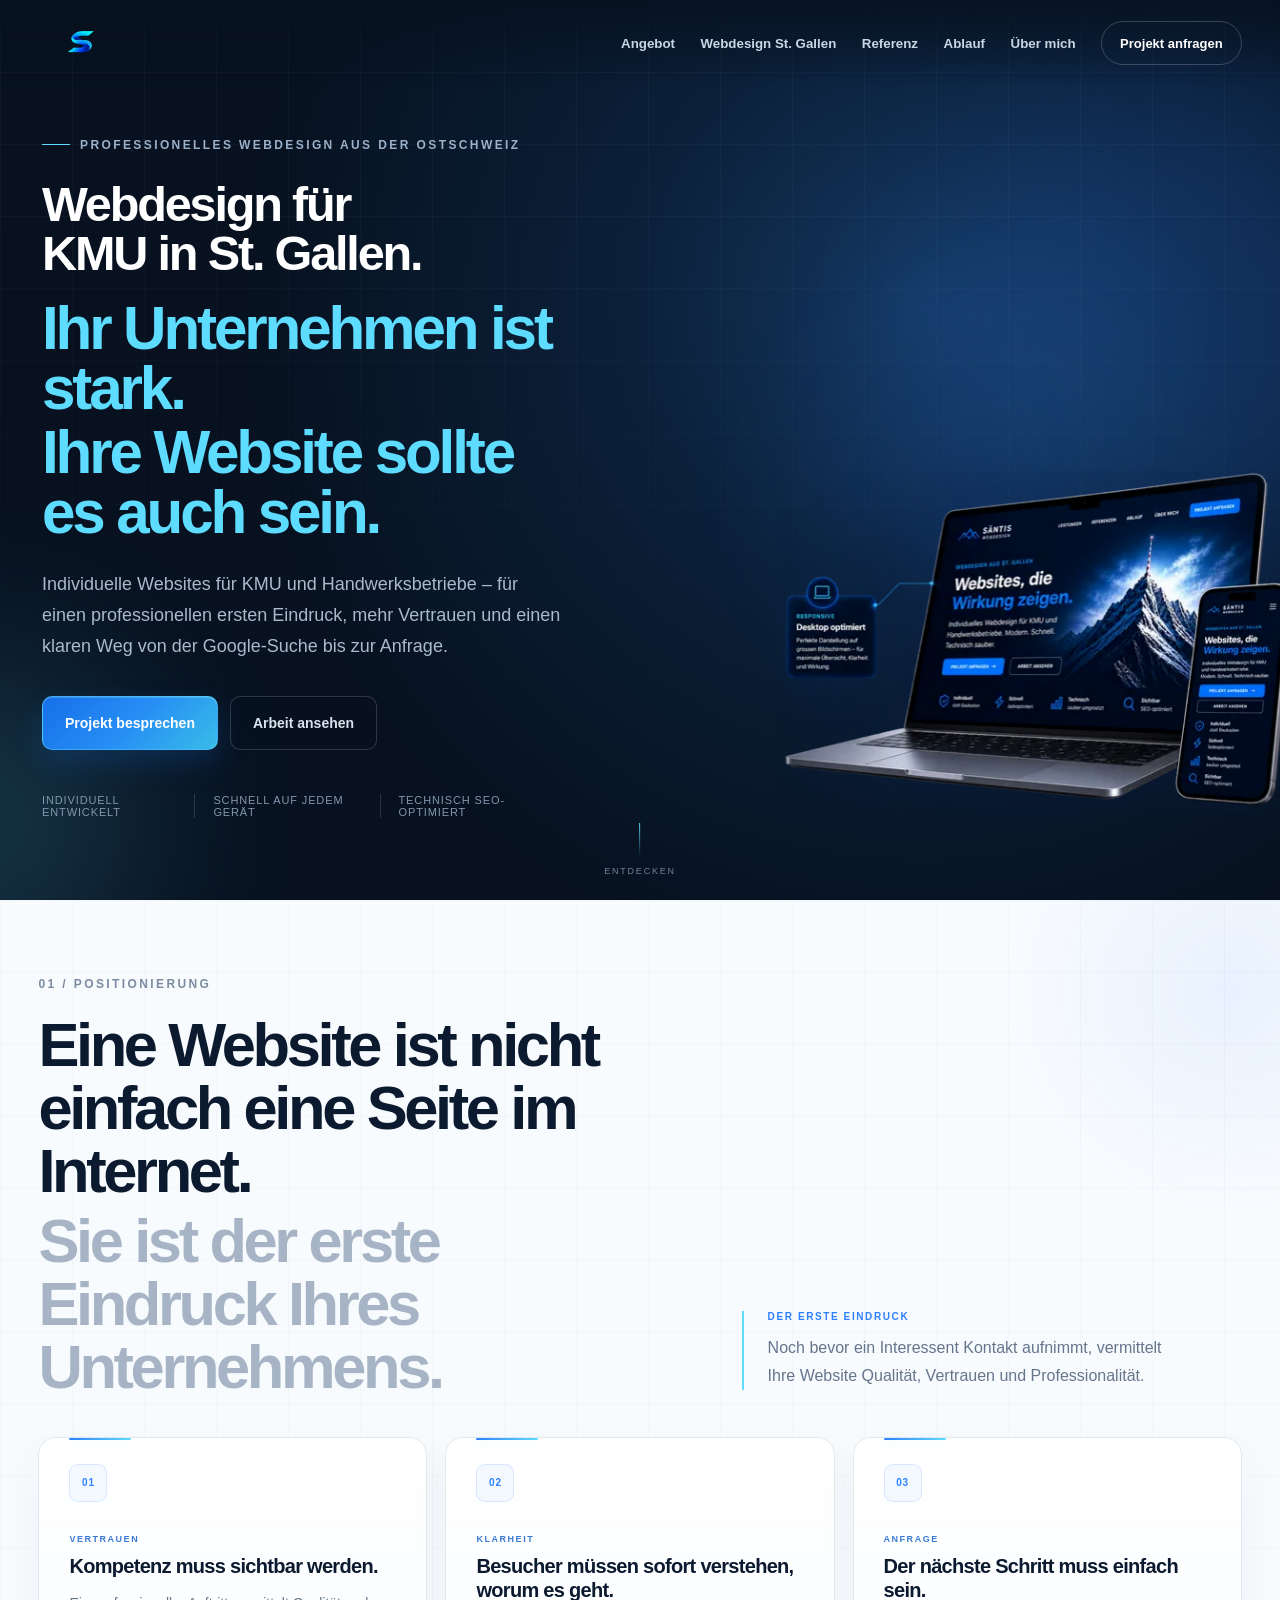
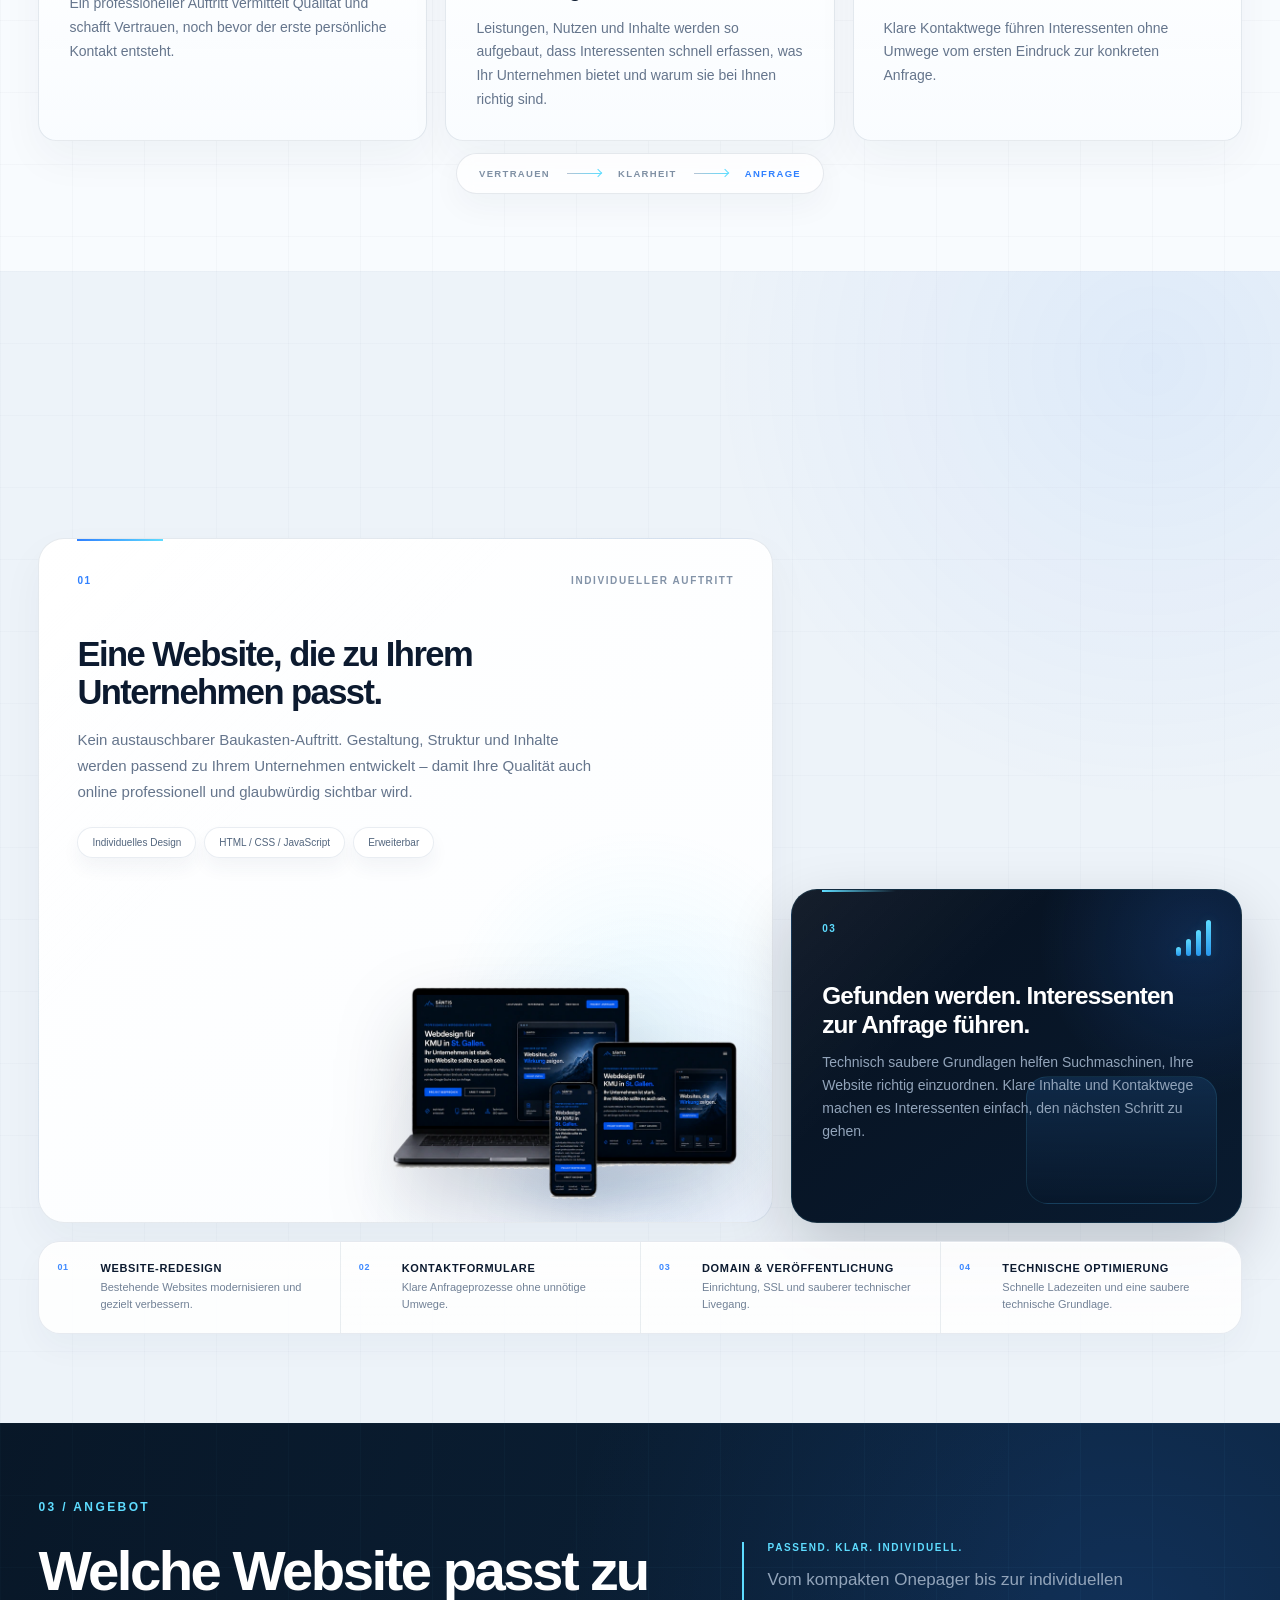
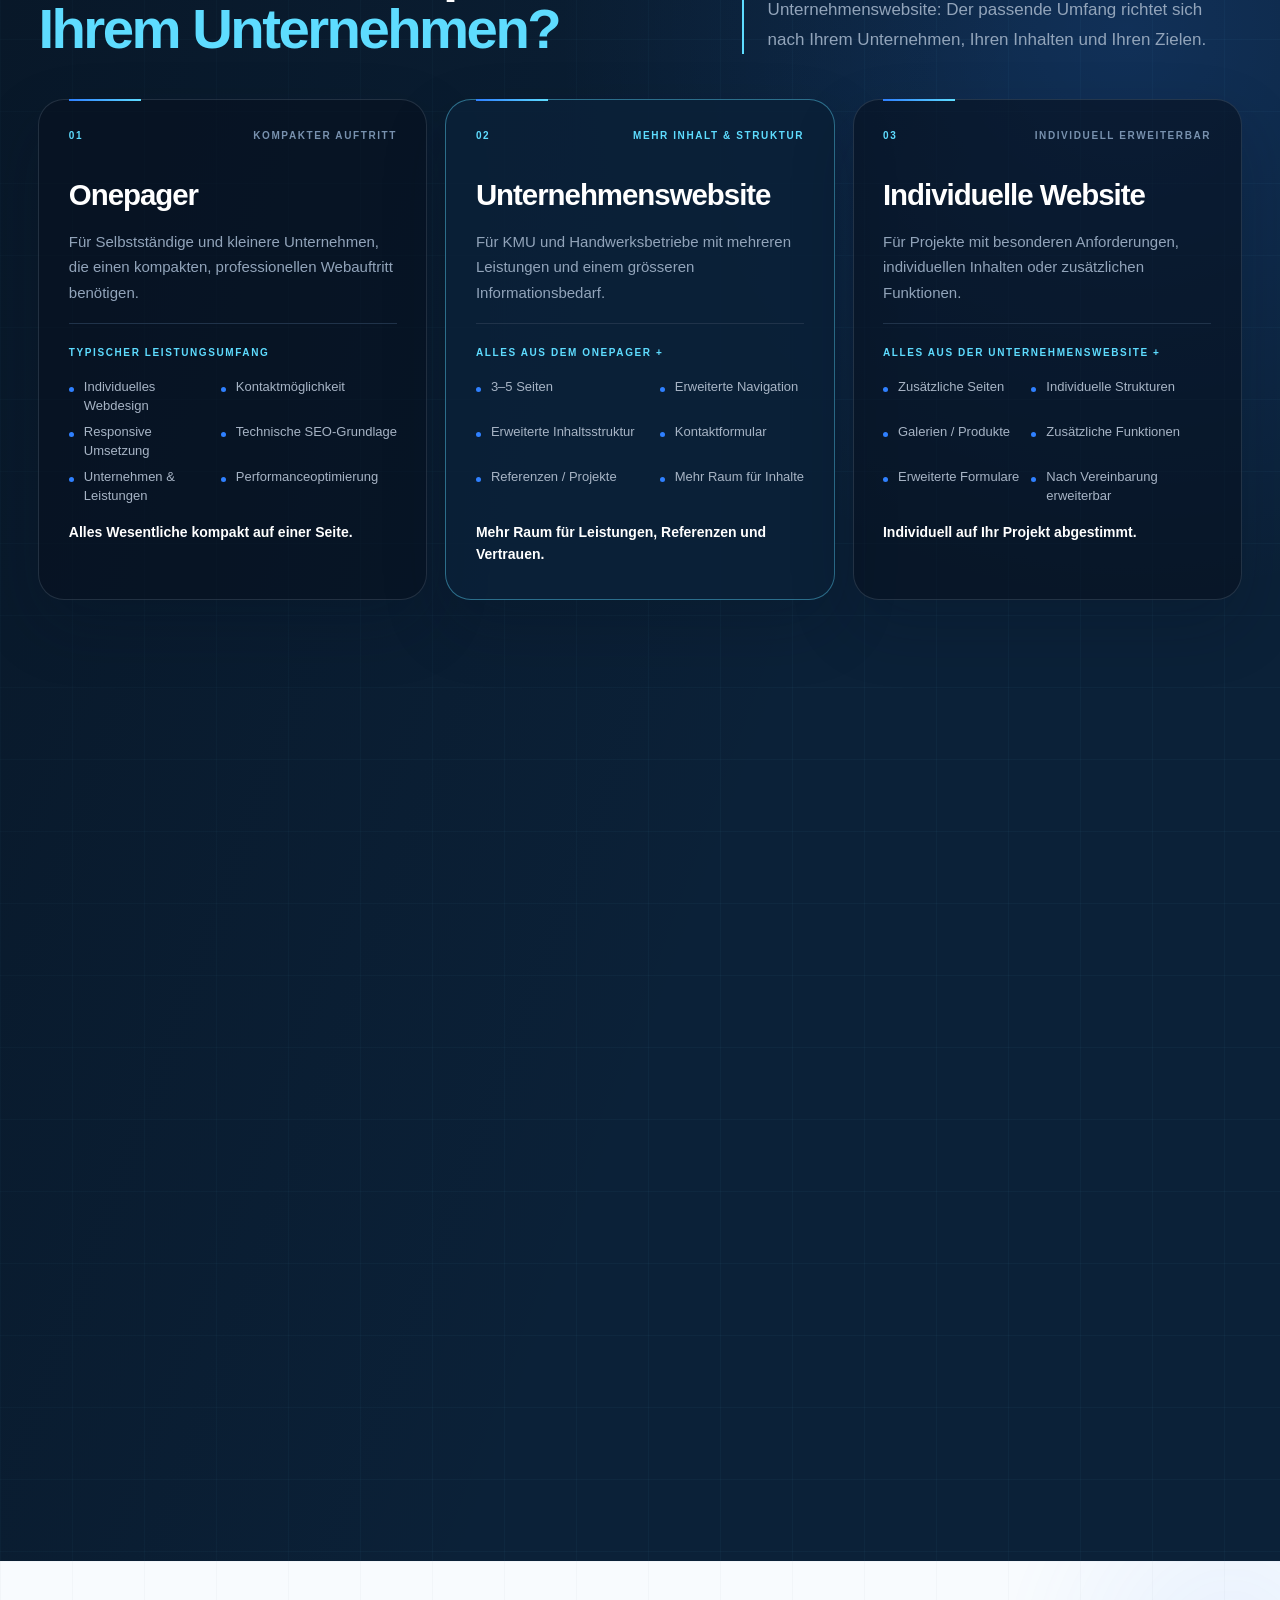
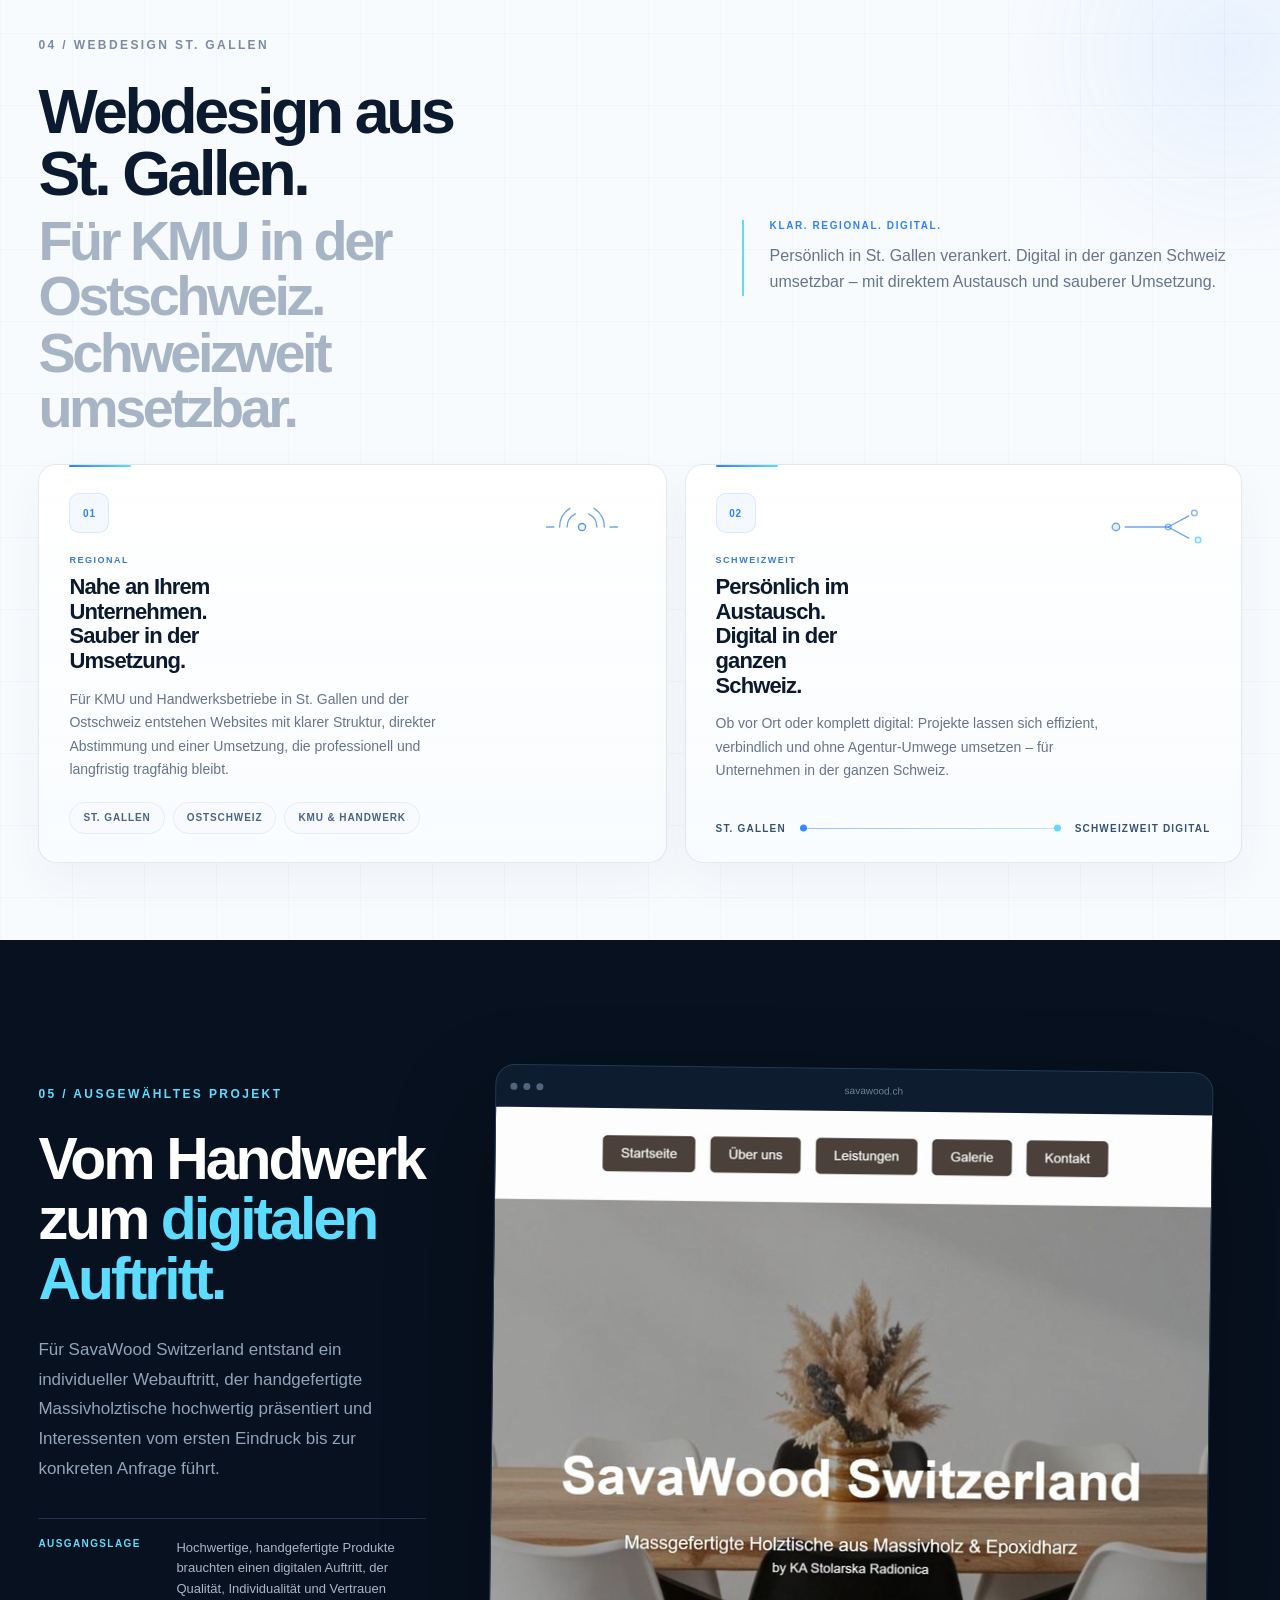
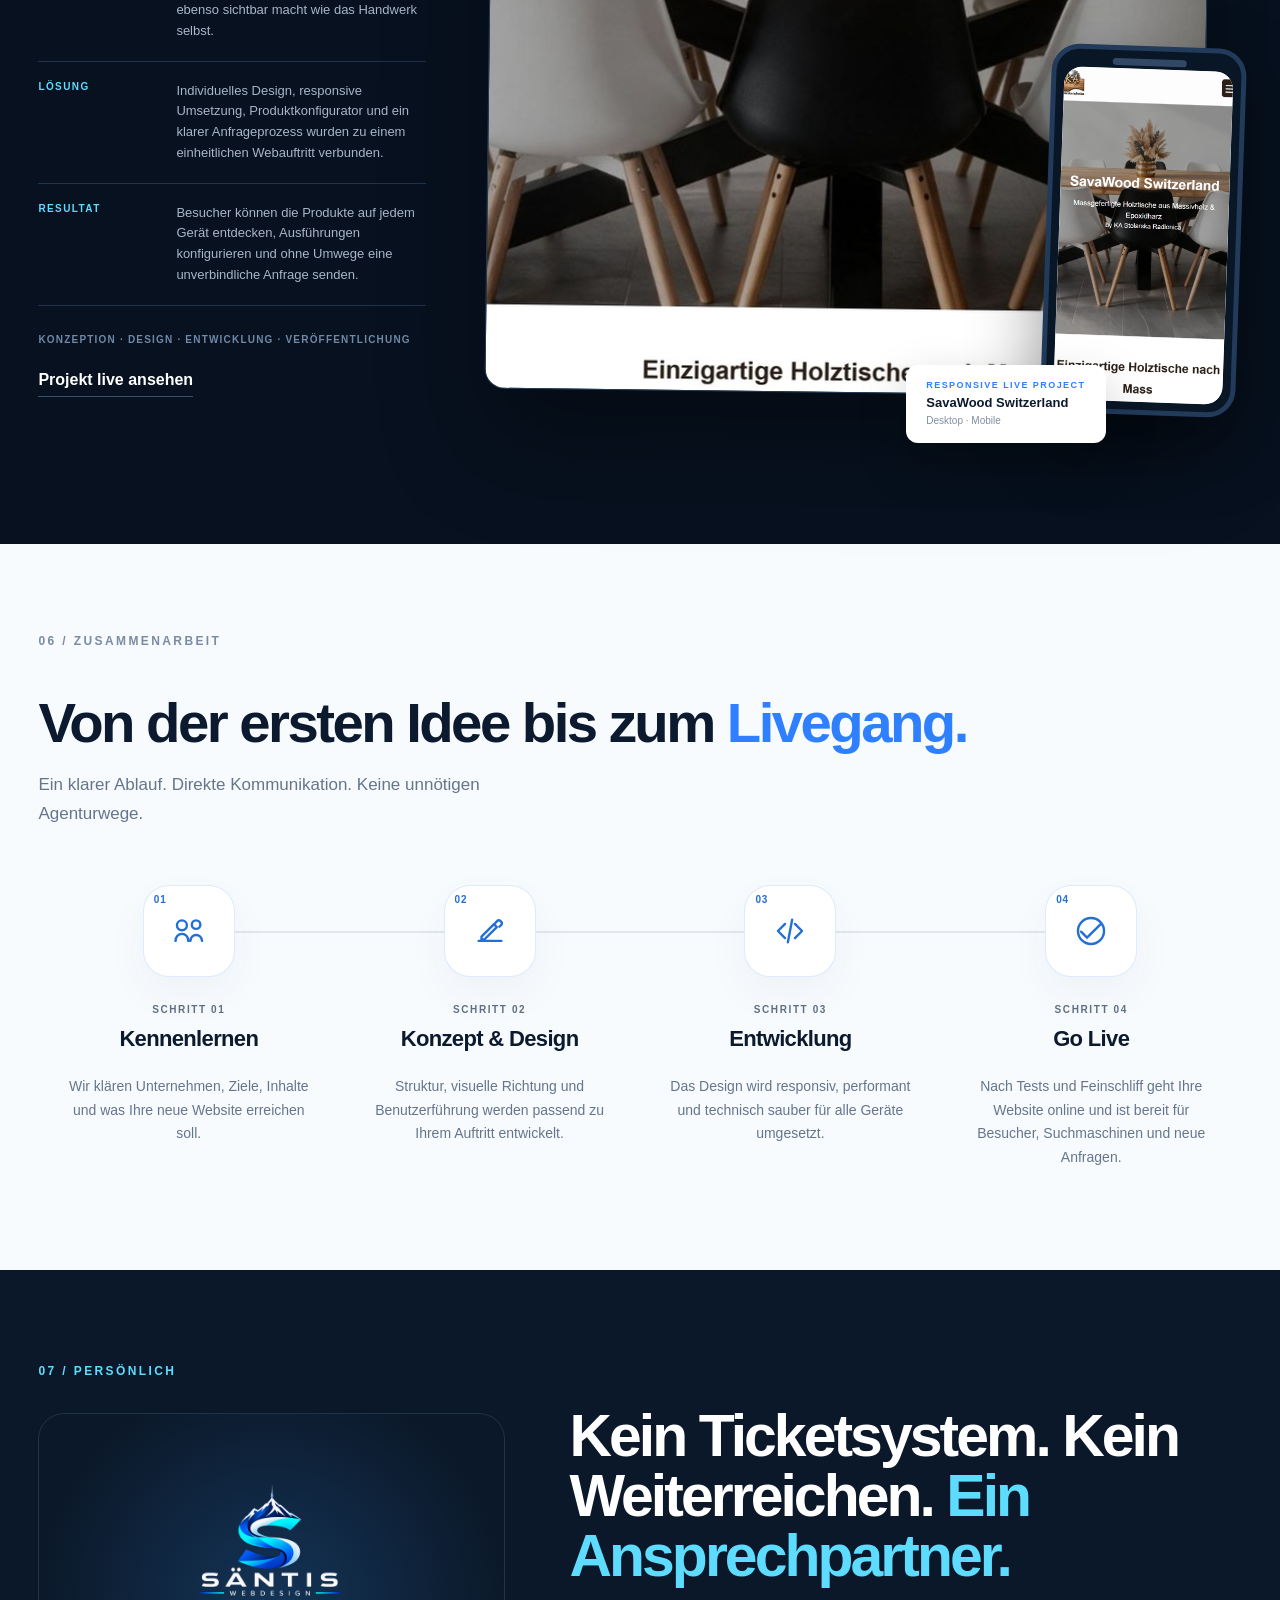
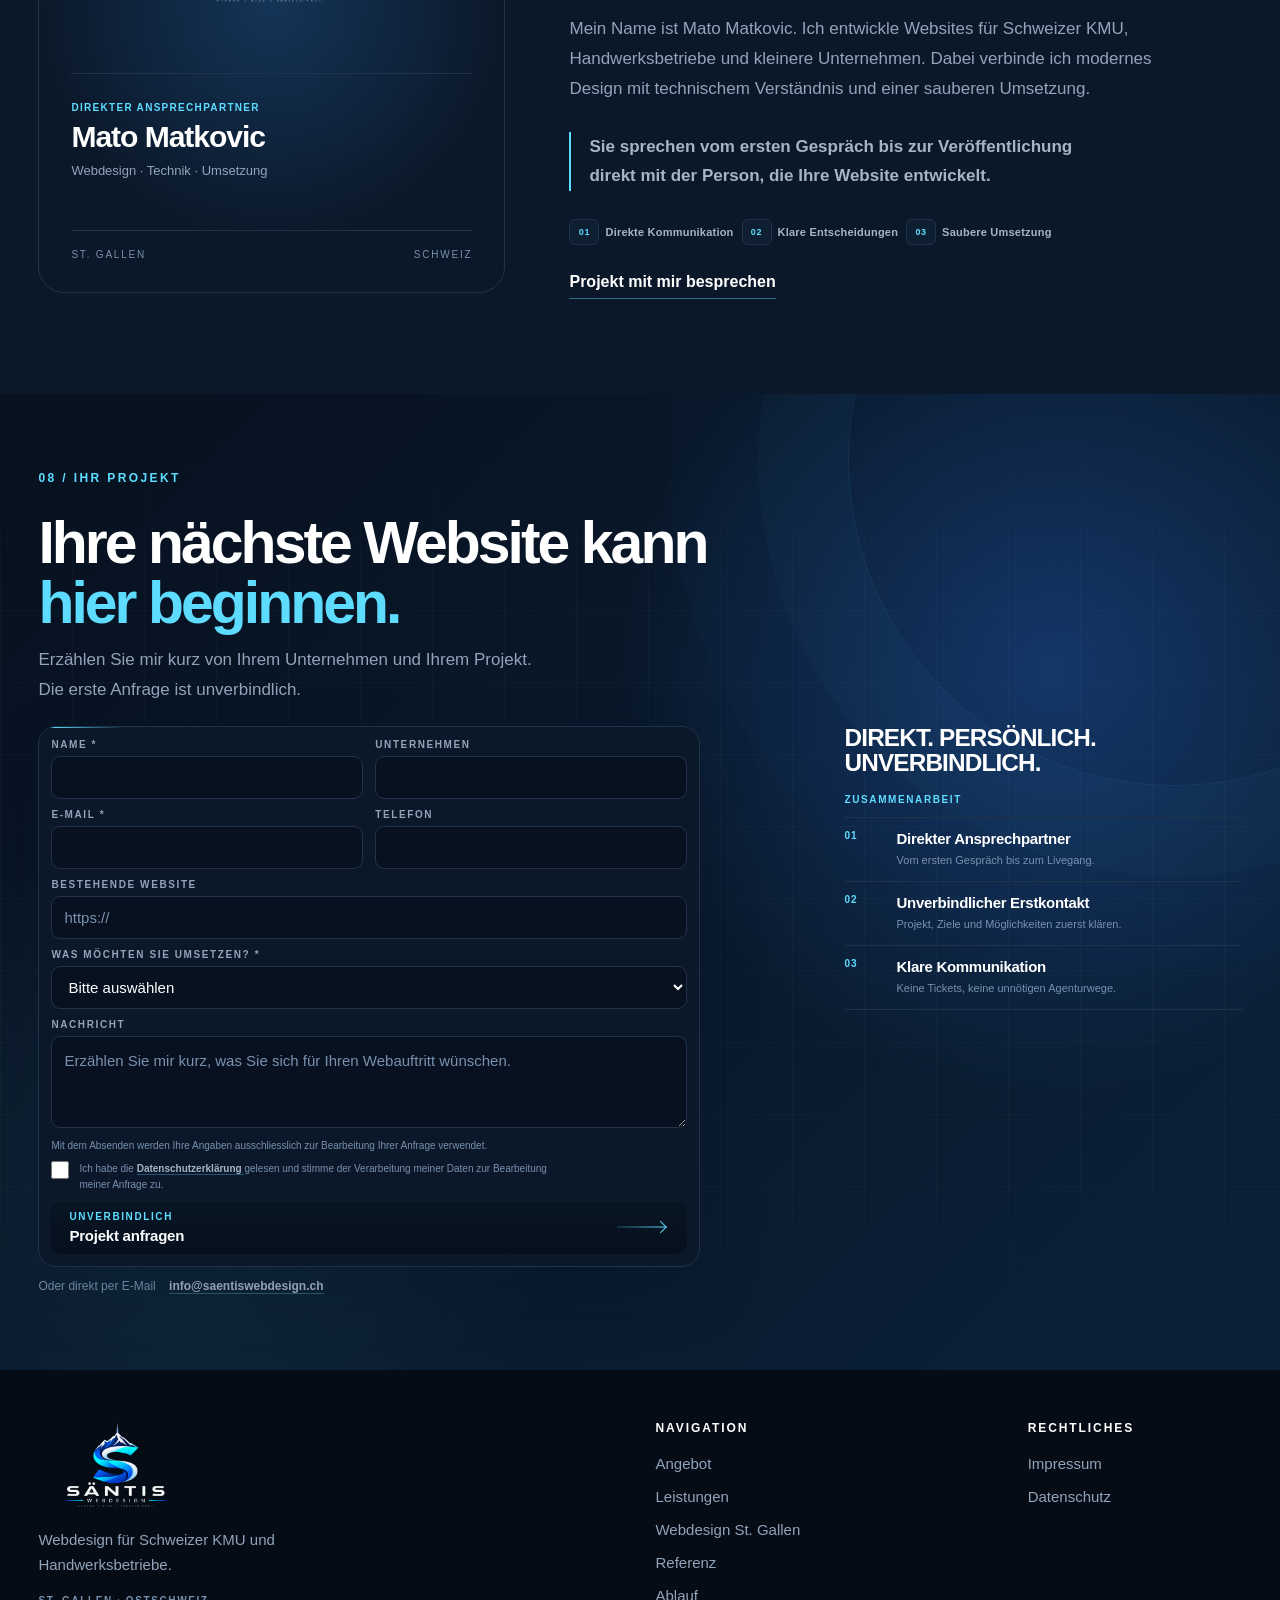
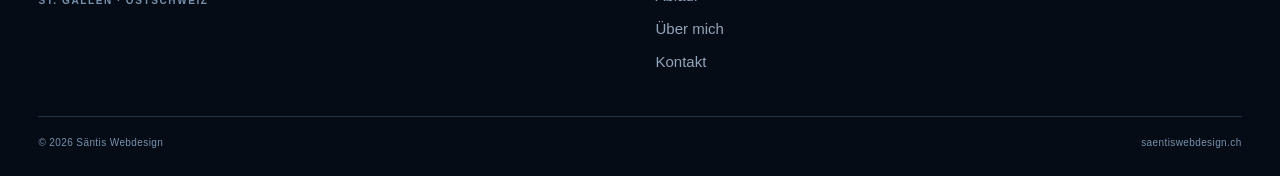
==== commit 5bdbda15: "Release version 3.3" ====
--- a/index.html
+++ b/index.html
@@ -60,7 +60,7 @@
 
   <link
     rel="stylesheet"
-    href="style.css?v=3.1"
+    href="style.css?v=3.3"
   >
 
 
@@ -691,9 +691,9 @@
         >
           <img
             class="service-device-cutout"
-            src="./Bilder/services-device-cutout-768-opt.webp"
-            srcset="./Bilder/services-device-cutout-480.webp 480w, ./Bilder/services-device-cutout-512.webp 512w, ./Bilder/services-device-cutout-640.webp 640w, ./Bilder/services-device-cutout-768-opt.webp 768w, ./Bilder/services-device-cutout-960.webp 960w, ./Bilder/services-device-cutout-1280-opt.webp 1280w"
-            sizes="(max-width: 480px) calc(88vw - 42px), (max-width: 800px) min(calc(78vw - 50px), 410px), (max-width: 1100px) calc(44vw - 36px), min(28vw, 440px)"
+            src="./Bilder/services-device-cutout-768.webp"
+            srcset="./Bilder/services-device-cutout-768.webp 768w, ./Bilder/services-device-cutout-1280.webp 1280w"
+            sizes="(max-width: 680px) 88vw, (max-width: 1100px) 410px, 28vw"
             alt=""
             loading="lazy"
             decoding="async"
@@ -2485,7 +2485,7 @@
   defer
 ></script>
 
-<script src="script.js?v=3.1" defer></script>
+<script src="script.js?v=3.3" defer></script>
 
 </body>
 </html>
--- a/style.css
+++ b/style.css
@@ -4379,11 +4379,37 @@
     }
 
     .service-main {
-        min-height: 450px;
+        min-height: 0;
+        display: grid;
+        grid-template-columns: minmax(0, 1fr) minmax(260px, 44%);
+        grid-template-areas:
+            "meta meta"
+            "heading image"
+            "copy image"
+            "tags image";
+        align-items: start;
+        column-gap: 24px;
+        padding: 28px 30px 30px;
+    }
+
+    .service-main .service-meta {
+        grid-area: meta;
+    }
+
+    .service-main h3 {
+        grid-area: heading;
+    }
+
+    .service-main > p {
+        grid-area: copy;
+    }
+
+    .service-main .service-tags {
+        grid-area: tags;
     }
 
     .service-side {
-        grid-template-columns: repeat(2, minmax(0, 1fr));
+        grid-template-columns: repeat(auto-fit, minmax(400px, 1fr));
         grid-template-rows: auto;
         gap: 18px;
     }
@@ -4401,8 +4427,20 @@
     }
 
     .service-device-preview {
-        width: 44%;
-        height: 194px;
+        grid-area: image;
+        position: relative;
+        right: auto;
+        bottom: auto;
+        width: 100%;
+        height: auto;
+        aspect-ratio: 3 / 2;
+        align-self: end;
+        transform: none;
+    }
+
+    .service-device-cutout {
+        left: 0;
+        width: 100%;
     }
 
     .service-strip {
@@ -4882,8 +4920,10 @@
     }
 
     .service-main {
-        min-height: auto;
-        padding: 28px 24px 198px;
+        min-height: 0;
+        display: flex;
+        flex-direction: column;
+        padding: 28px 24px 24px;
     }
 
     .service-main::before,
@@ -4919,11 +4959,15 @@
     }
 
     .service-device-preview {
-        right: 50%;
-        bottom: 18px;
-        width: min(78%, 410px);
-        height: 236px;
-        transform: translateX(50%);
+        position: relative;
+        right: auto;
+        bottom: auto;
+        width: min(100%, 410px);
+        height: auto;
+        aspect-ratio: 3 / 2;
+        margin: 22px auto 0;
+        align-self: center;
+        transform: none;
     }
 
     .service-side {
@@ -5637,17 +5681,35 @@
     }
 
     .service-main {
-        padding: 24px 19px 176px;
+        padding: 24px 19px 20px;
     }
 
     .service-main h3 {
-        margin-top: 38px;
+        margin-top: 30px;
         font-size: 28px;
     }
 
+    .service-tags {
+        display: grid;
+        grid-template-columns: repeat(2, max-content);
+        justify-content: center;
+        gap: 8px;
+        margin-top: 18px;
+    }
+
+    .service-tags span {
+        padding: 8px 7px;
+    }
+
+    .service-tags span:last-child {
+        grid-column: 1 / -1;
+        justify-self: center;
+    }
+
     .service-device-preview {
-        width: 88%;
-        height: 194px;
+        width: 100%;
+        height: auto;
+        margin-top: 18px;
     }
 
     .service-panel {
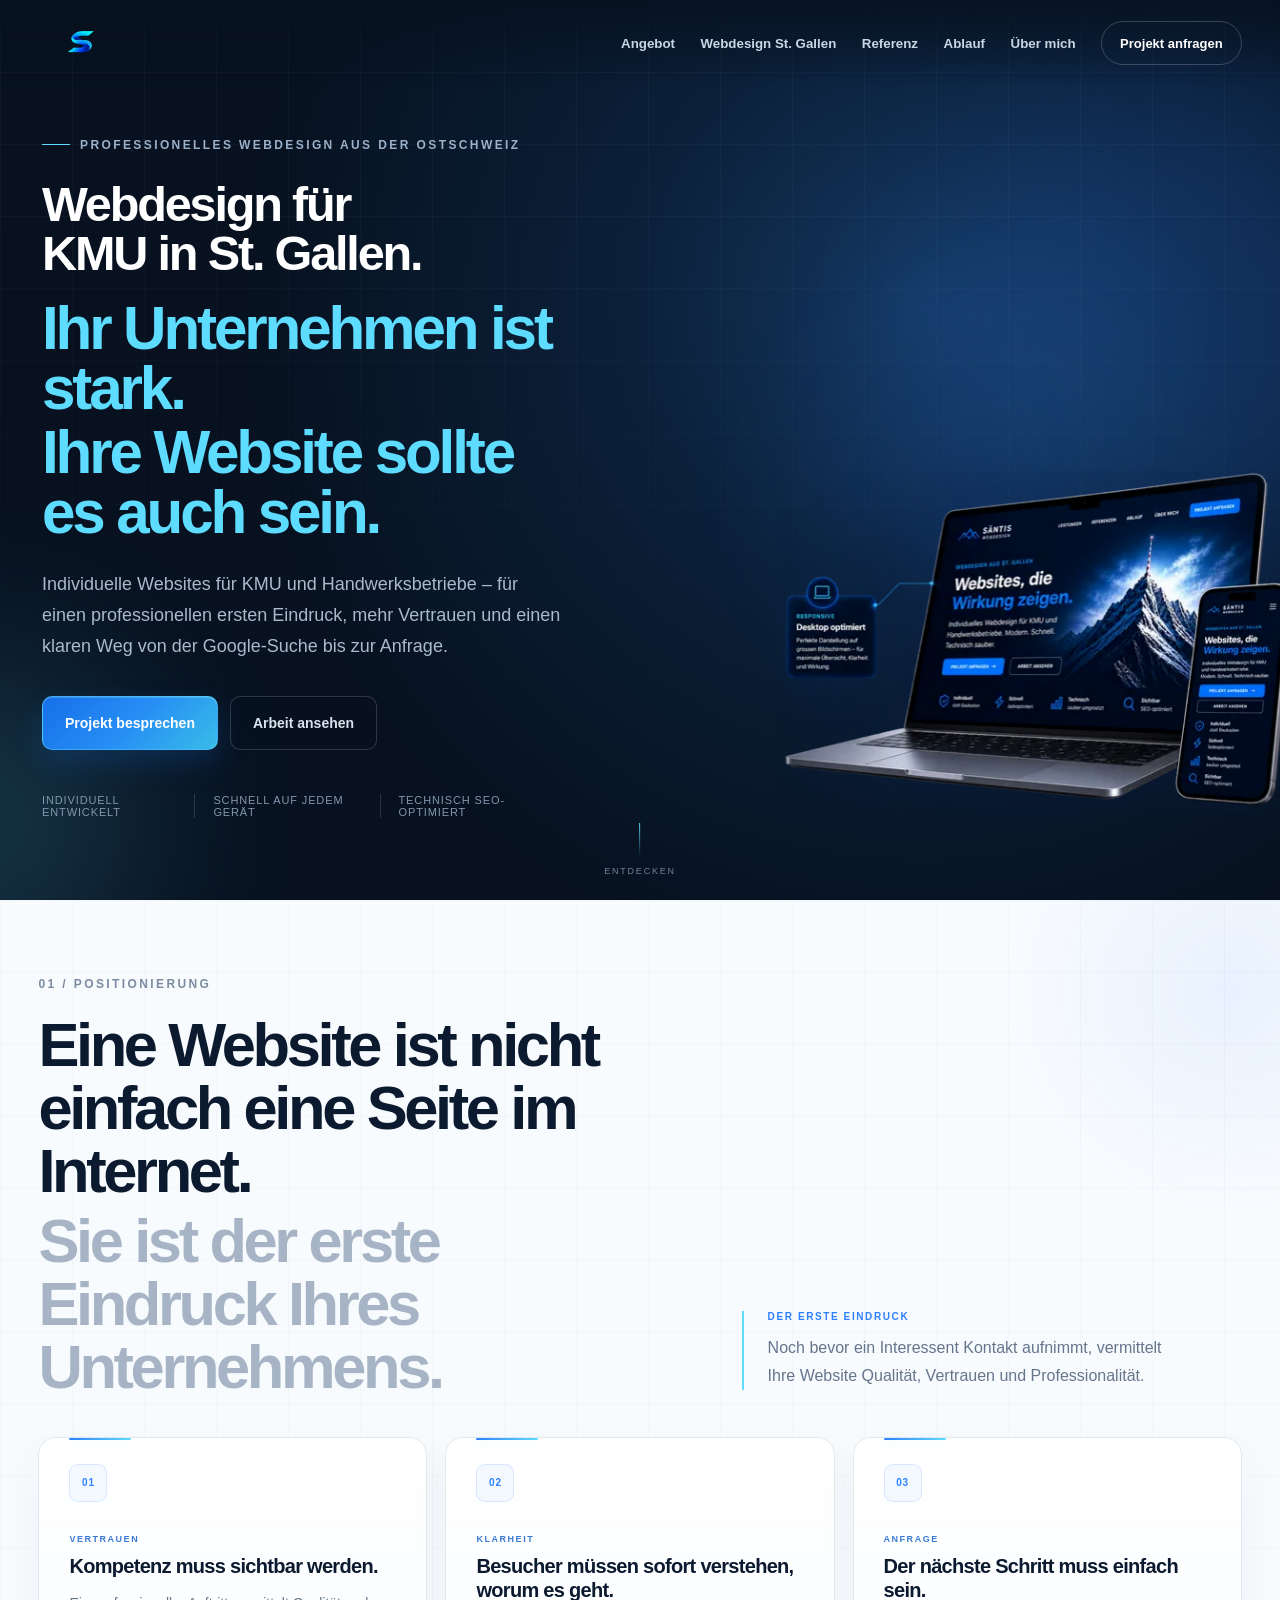
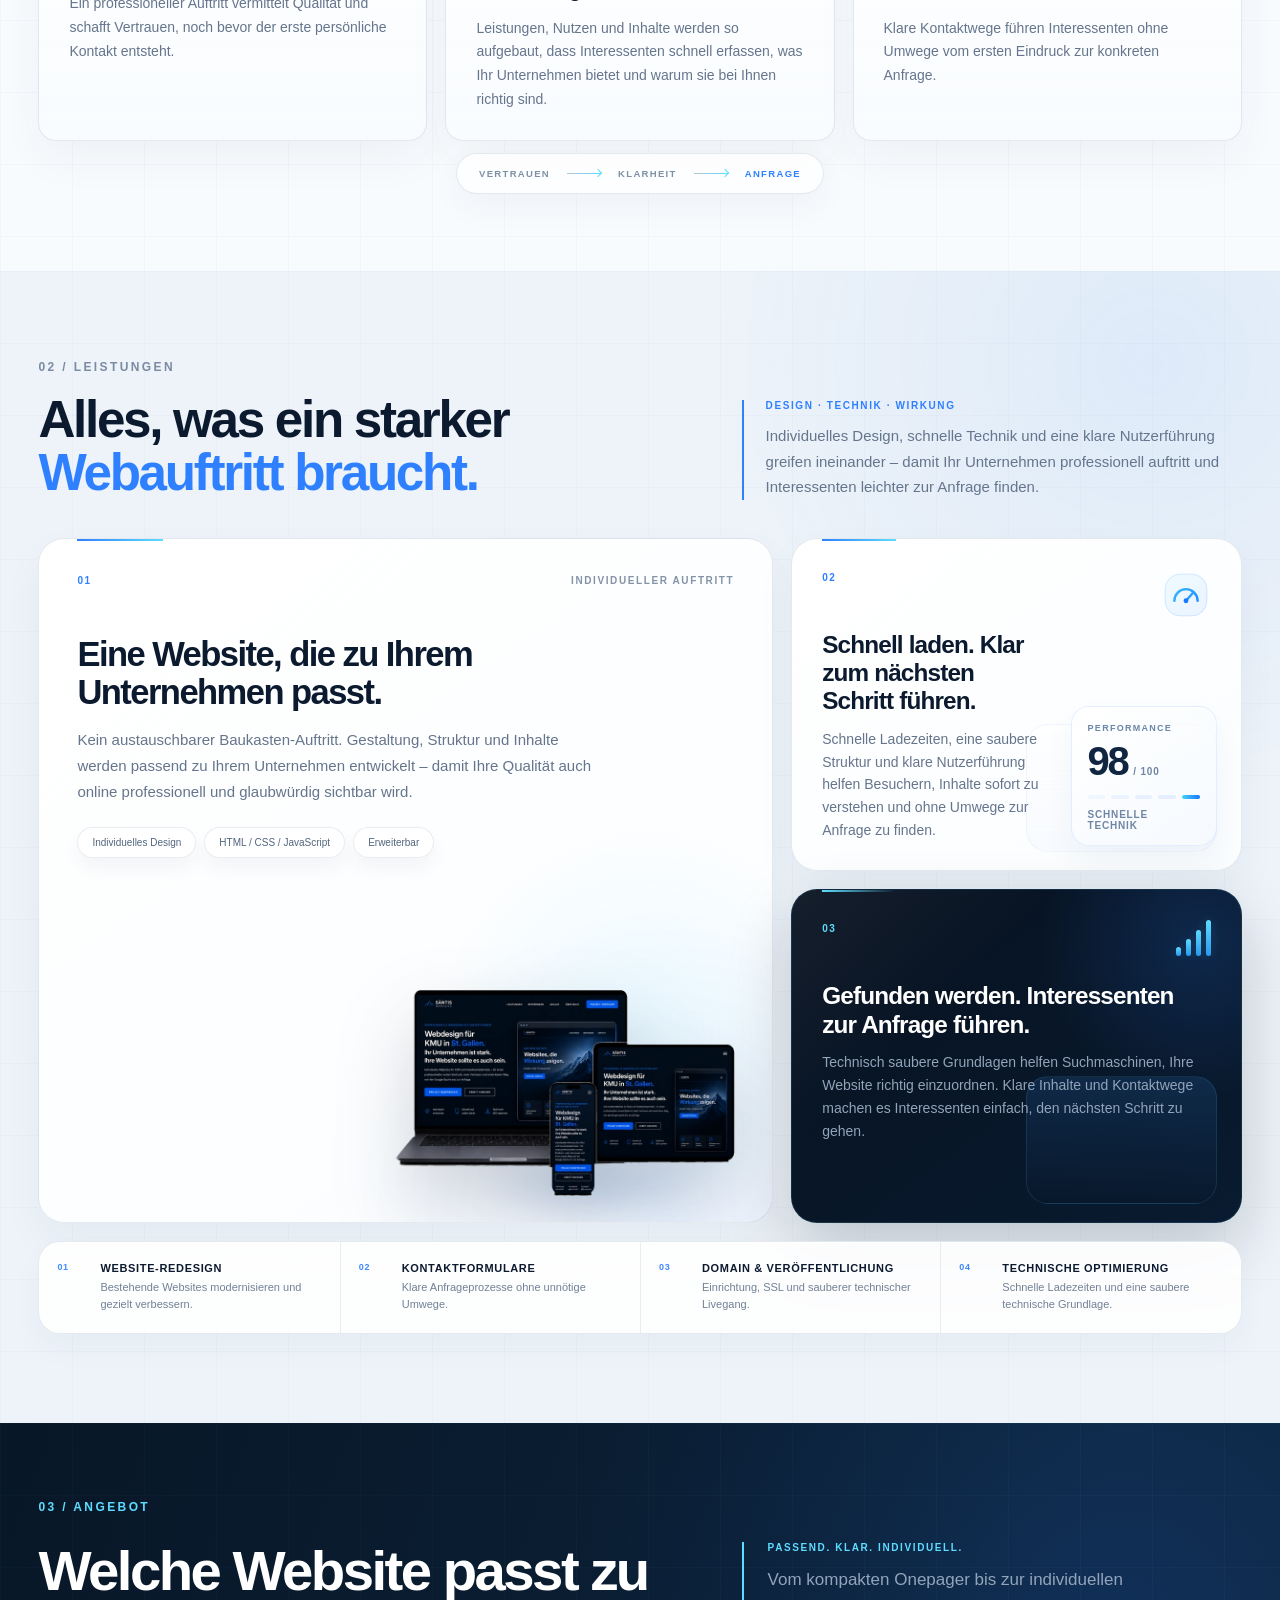
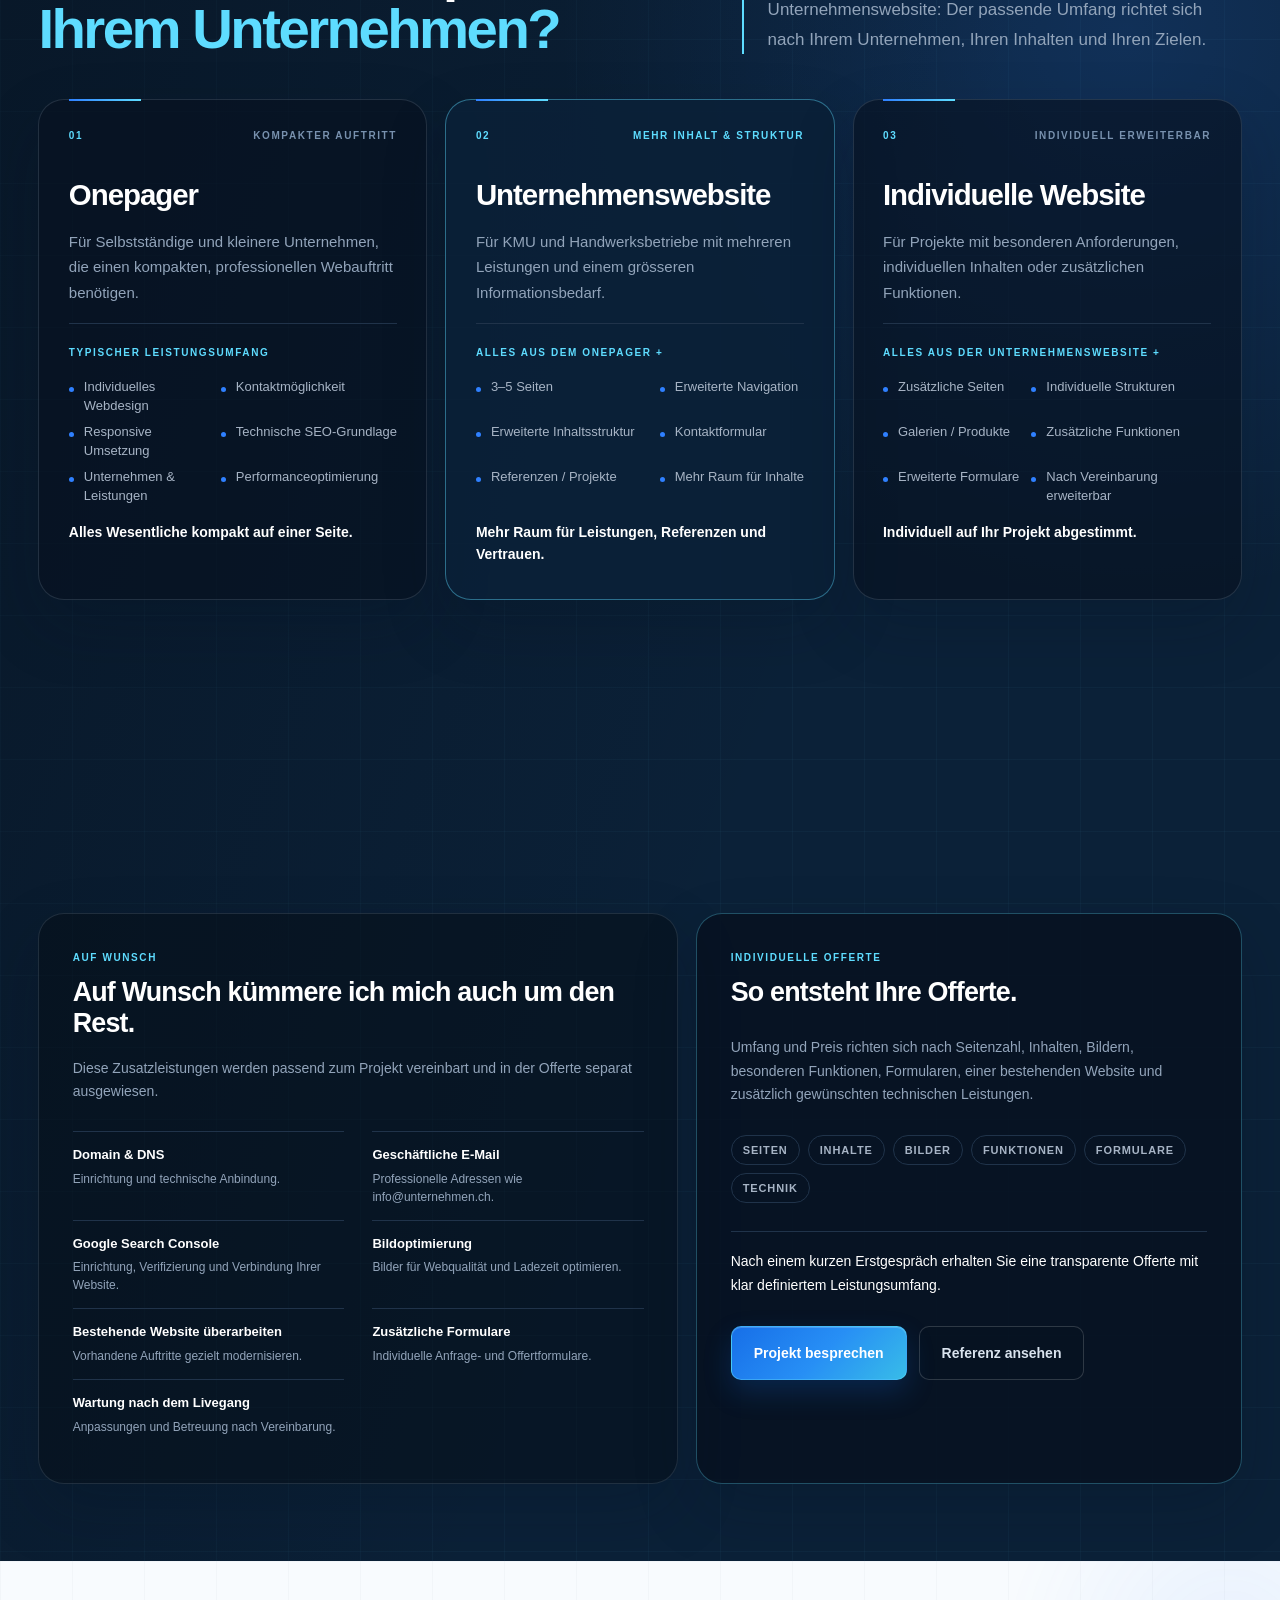
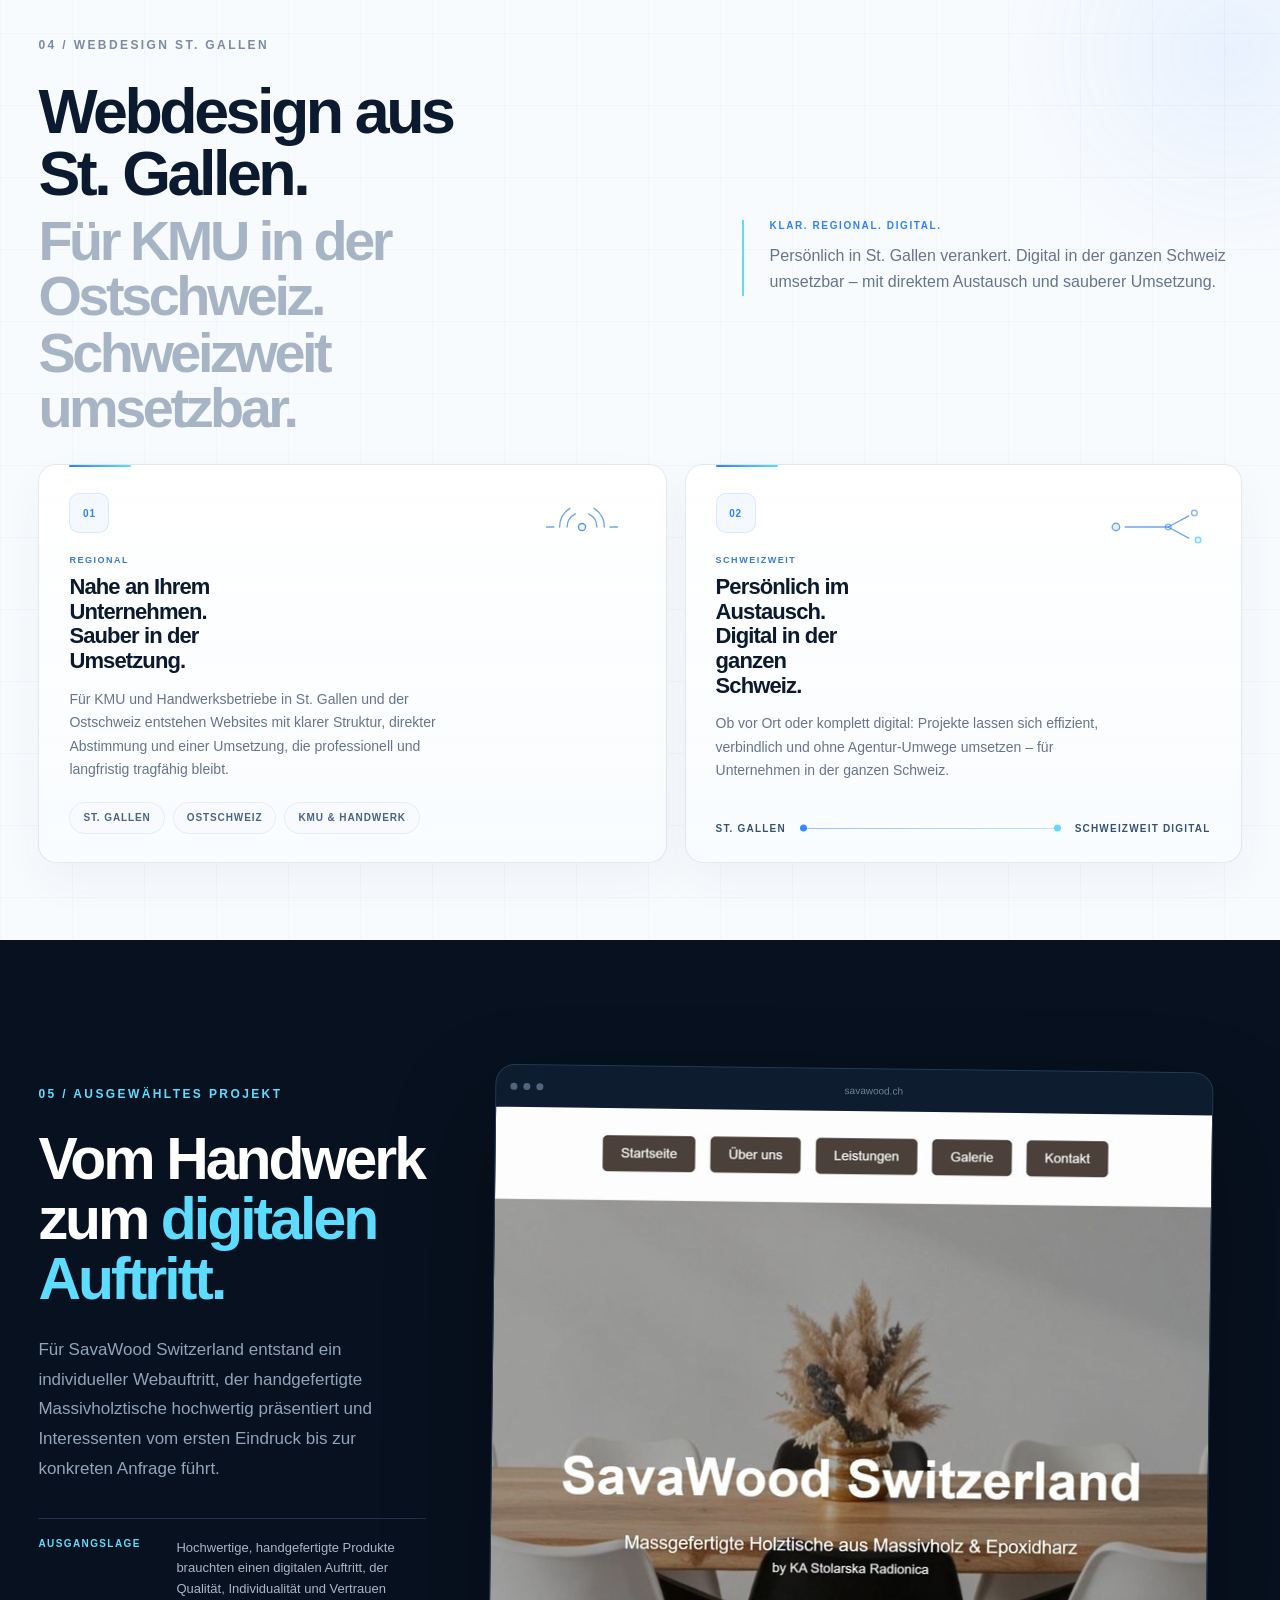
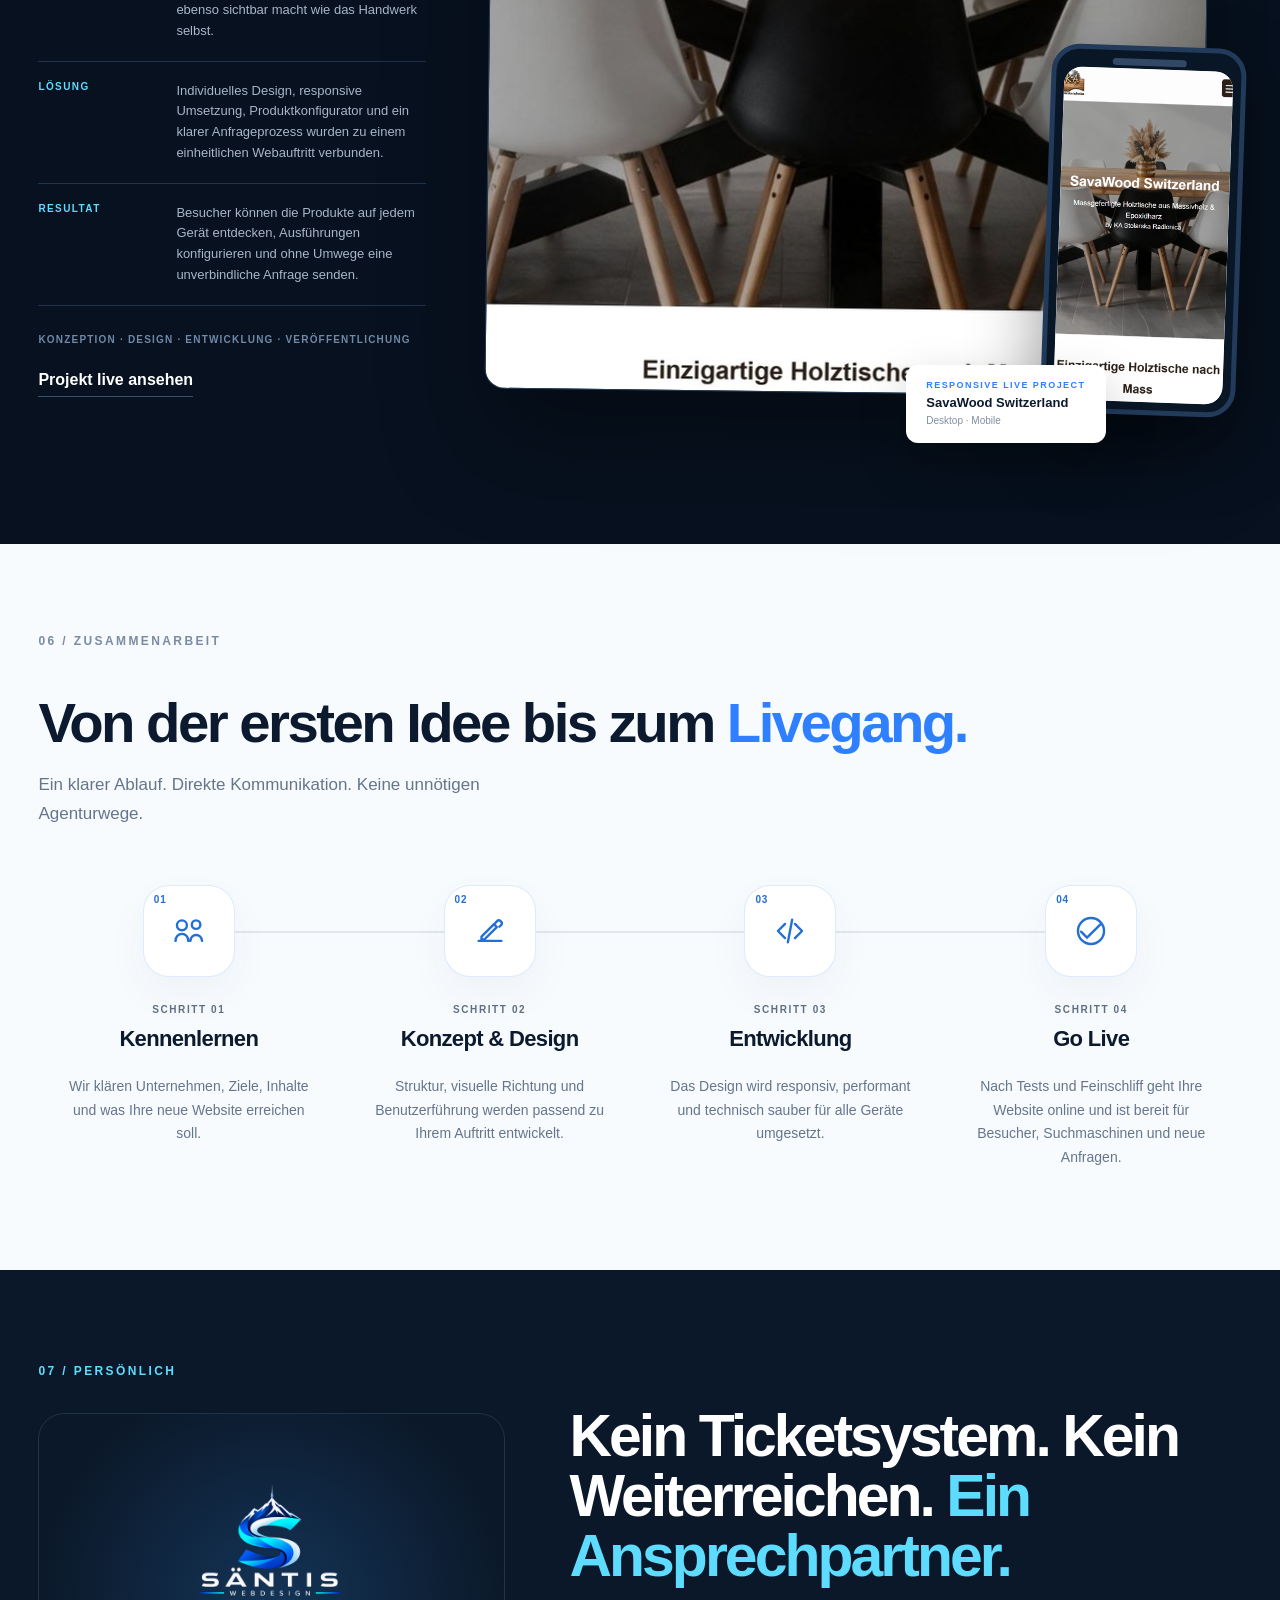
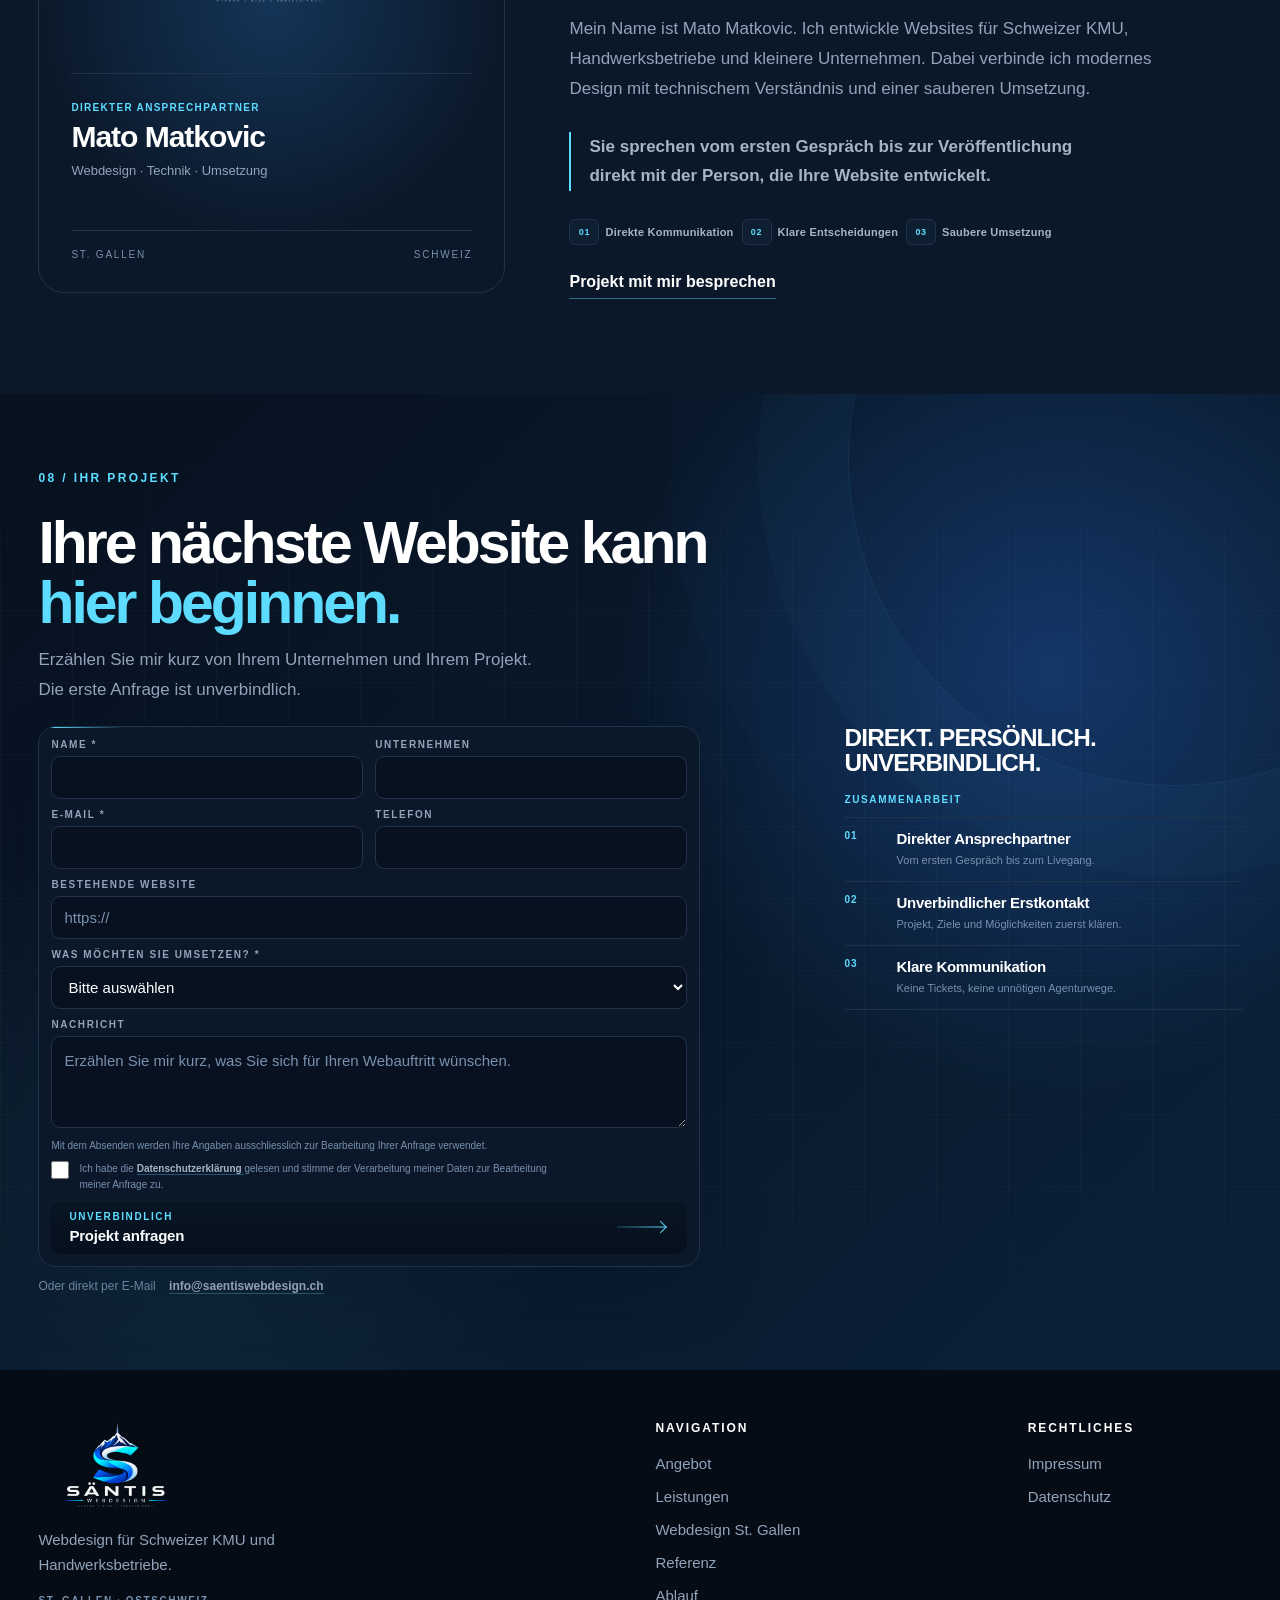
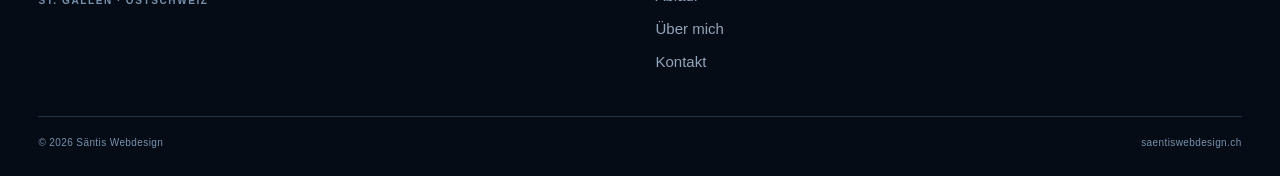
==== commit 37295a10: "Release version 3.4" ====
--- a/index.html
+++ b/index.html
@@ -60,7 +60,7 @@
 
   <link
     rel="stylesheet"
-    href="style.css?v=3.3"
+    href="style.css?v=3.4"
   >
 
 
@@ -691,8 +691,8 @@
         >
           <img
             class="service-device-cutout"
-            src="./Bilder/services-device-cutout-768.webp"
-            srcset="./Bilder/services-device-cutout-768.webp 768w, ./Bilder/services-device-cutout-1280.webp 1280w"
+            src="./Bilder/services-device-cutout-clean-768.webp"
+            srcset="./Bilder/services-device-cutout-clean-768.webp 768w, ./Bilder/services-device-cutout-clean-1280.webp 1280w"
             sizes="(max-width: 680px) 88vw, (max-width: 1100px) 410px, 28vw"
             alt=""
             loading="lazy"
@@ -2485,7 +2485,7 @@
   defer
 ></script>
 
-<script src="script.js?v=3.3" defer></script>
+<script src="script.js?v=3.4" defer></script>
 
 </body>
 </html>
